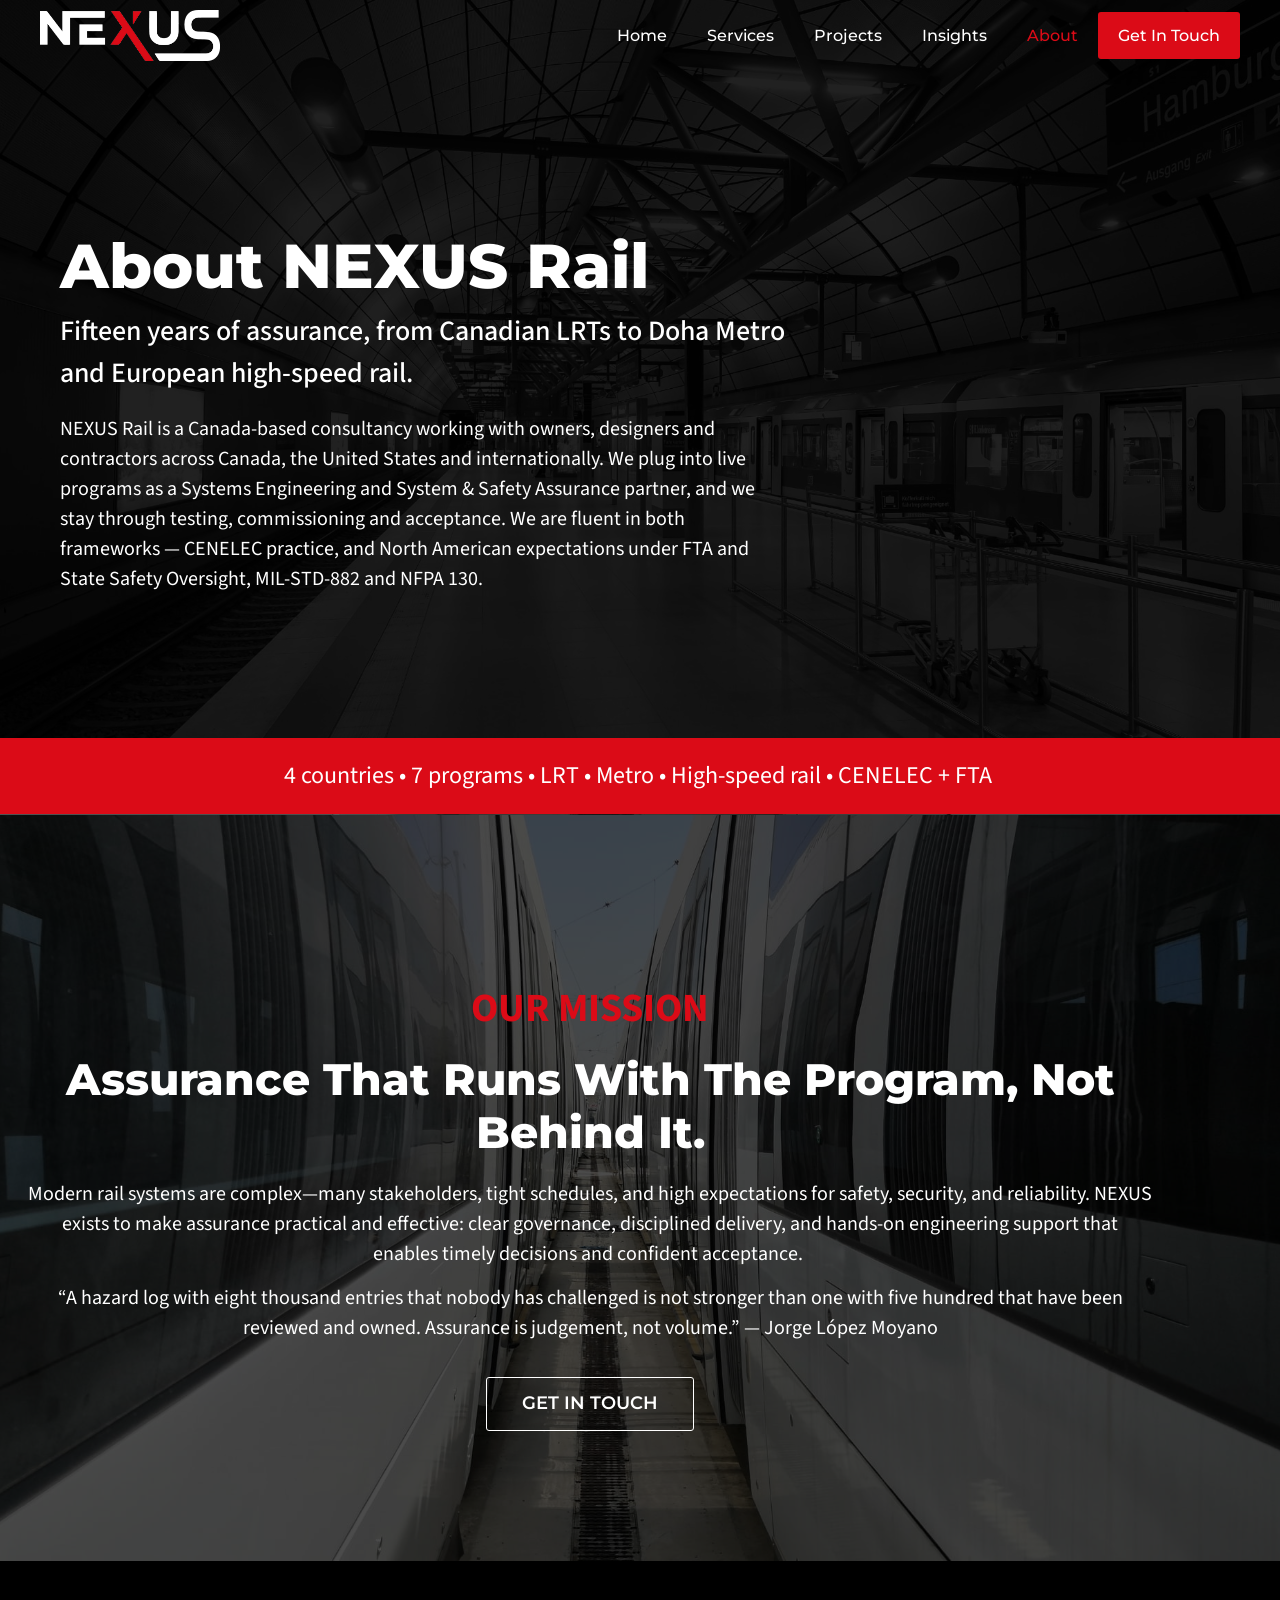
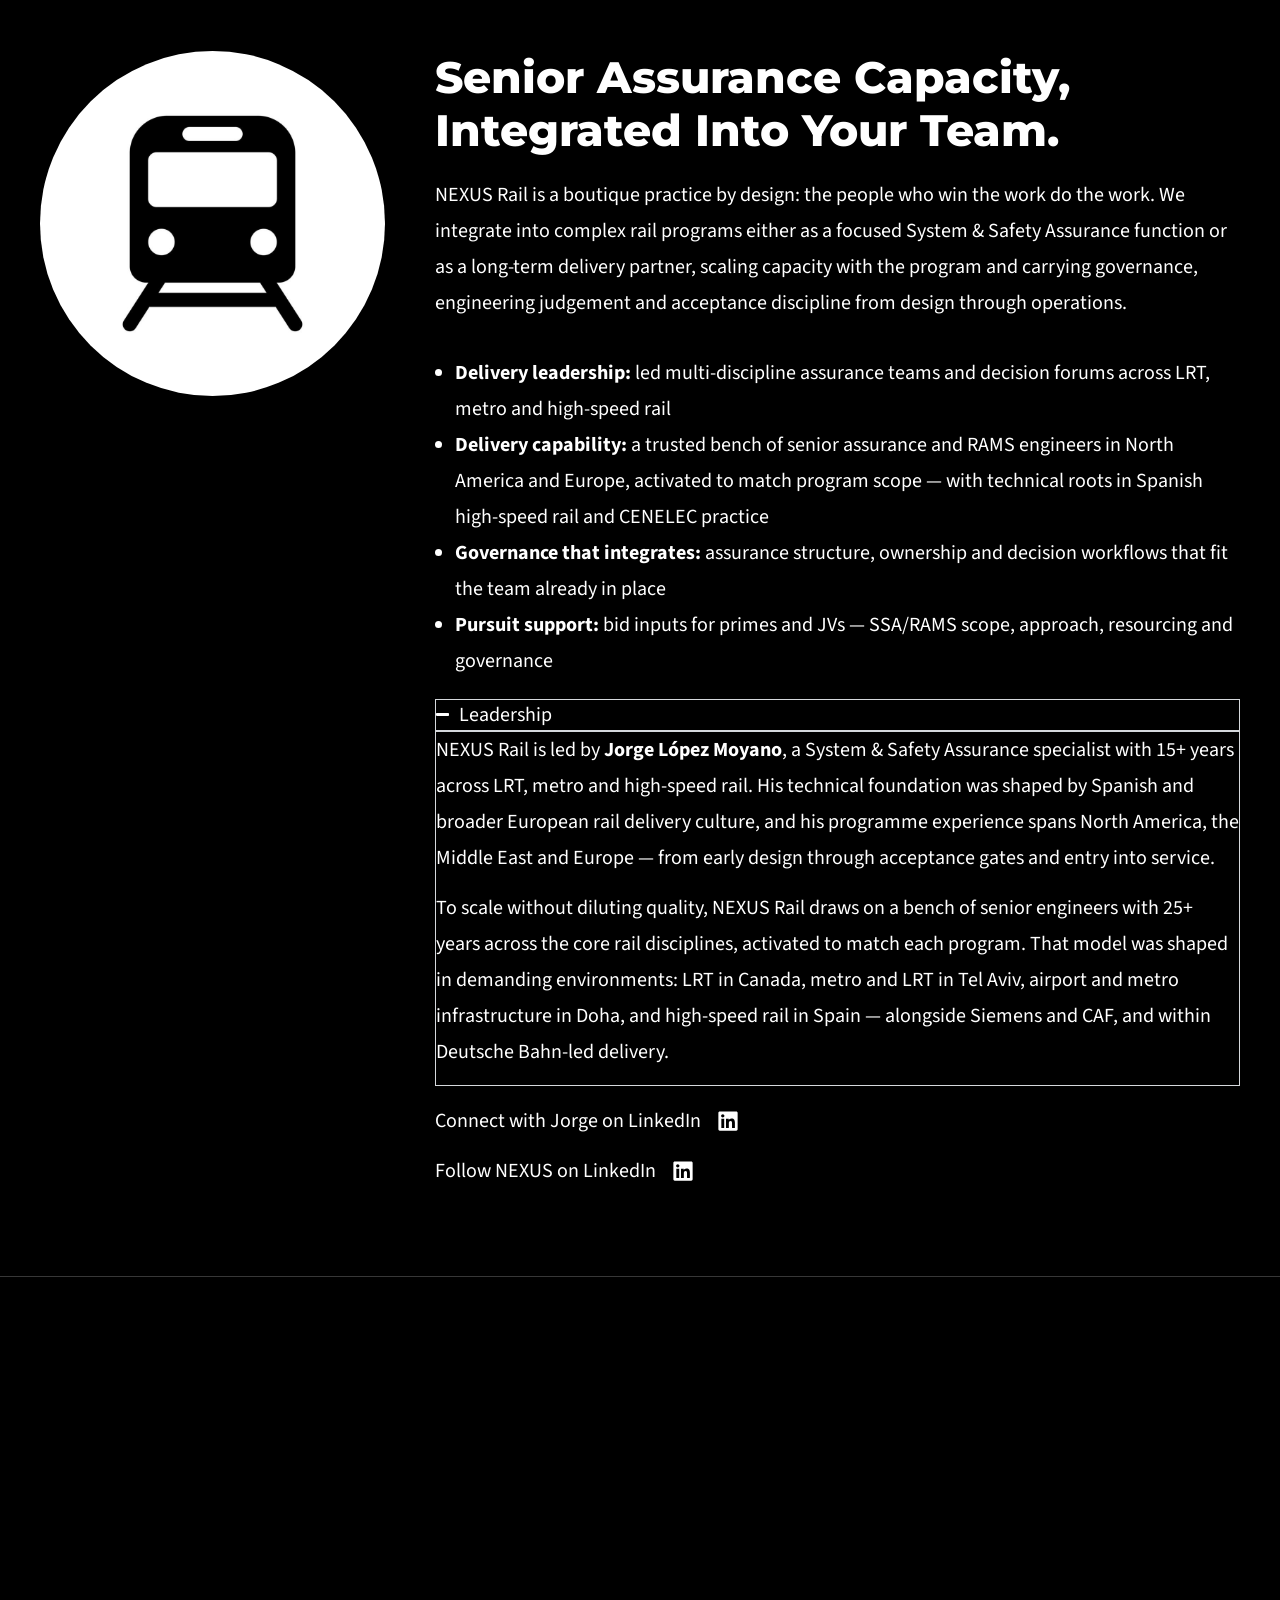
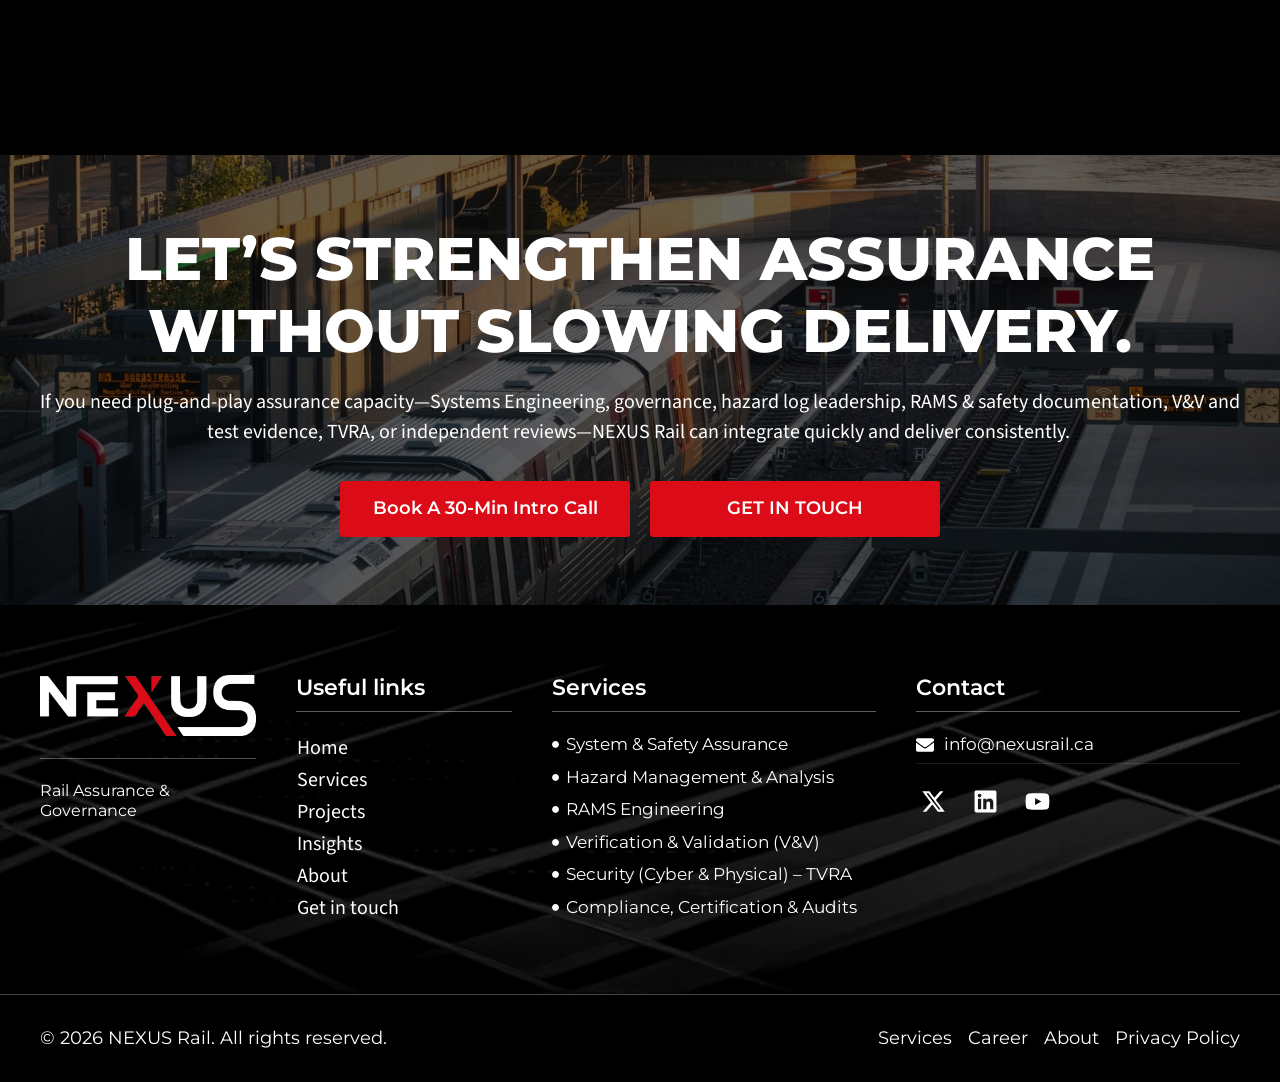
==== about/index.html @ 70a56f19 "About: cut what does not inform, merge what repeated The page said the same three things across five" ====
<!doctype html>
<html lang="en-US">
<head>
	<meta charset="UTF-8">
<meta name="description" content="Fifteen years of rail and transit assurance, from Canadian LRTs to Doha Metro and European high-speed rail. Fluent in CENELEC and North American frameworks.">
<meta property="og:type" content="website">
<meta property="og:site_name" content="NEXUS Rail">
<meta property="og:title" content="About NEXUS Rail — Canada-Based System &amp; Safety Assurance Consultancy">
<meta property="og:description" content="Fifteen years of rail and transit assurance, from Canadian LRTs to Doha Metro and European high-speed rail. Fluent in CENELEC and North American frameworks.">
<meta property="og:url" content="https://nexusrail.ca/about/">
<meta property="og:image" content="https://nexusrail.ca/wp-content/uploads/2026/02/Home-bg-5-1.jpg">
<meta name="twitter:card" content="summary_large_image">
<meta name="twitter:title" content="About NEXUS Rail — Canada-Based System &amp; Safety Assurance Consultancy">
<meta name="twitter:description" content="Fifteen years of rail and transit assurance, from Canadian LRTs to Doha Metro and European high-speed rail. Fluent in CENELEC and North American frameworks.">
<meta name="twitter:image" content="https://nexusrail.ca/wp-content/uploads/2026/02/Home-bg-5-1.jpg">
	<meta name="viewport" content="width=device-width, initial-scale=1">
	<link rel="profile" href="https://gmpg.org/xfn/11">
	<title>About NEXUS Rail — Canada-Based System &amp; Safety Assurance Consultancy</title>
<link data-rocket-prefetch href="https://fonts.googleapis.com" rel="dns-prefetch">
<link data-rocket-preload as="style" href="https://fonts.googleapis.com/css?family=Montserrat%3A100%2C100italic%2C200%2C200italic%2C300%2C300italic%2C400%2C400italic%2C500%2C500italic%2C600%2C600italic%2C700%2C700italic%2C800%2C800italic%2C900%2C900italic%7CSource%20Sans%203%3A100%2C100italic%2C200%2C200italic%2C300%2C300italic%2C400%2C400italic%2C500%2C500italic%2C600%2C600italic%2C700%2C700italic%2C800%2C800italic%2C900%2C900italic&#038;display=swap" rel="preload">
<link href="https://fonts.googleapis.com/css?family=Montserrat%3A100%2C100italic%2C200%2C200italic%2C300%2C300italic%2C400%2C400italic%2C500%2C500italic%2C600%2C600italic%2C700%2C700italic%2C800%2C800italic%2C900%2C900italic%7CSource%20Sans%203%3A100%2C100italic%2C200%2C200italic%2C300%2C300italic%2C400%2C400italic%2C500%2C500italic%2C600%2C600italic%2C700%2C700italic%2C800%2C800italic%2C900%2C900italic&#038;display=swap" media="print" onload="this.media=&#039;all&#039;" rel="stylesheet">
<noscript data-wpr-hosted-gf-parameters=""><link rel="stylesheet" href="https://fonts.googleapis.com/css?family=Montserrat%3A100%2C100italic%2C200%2C200italic%2C300%2C300italic%2C400%2C400italic%2C500%2C500italic%2C600%2C600italic%2C700%2C700italic%2C800%2C800italic%2C900%2C900italic%7CSource%20Sans%203%3A100%2C100italic%2C200%2C200italic%2C300%2C300italic%2C400%2C400italic%2C500%2C500italic%2C600%2C600italic%2C700%2C700italic%2C800%2C800italic%2C900%2C900italic&#038;display=swap"></noscript><link rel="preload" data-rocket-preload as="image" href="../wp-content/uploads/2026/02/1-6.jpg" fetchpriority="high">
<meta name='robots' content='max-image-preview:large' />
<link href='https://fonts.gstatic.com' crossorigin rel='preconnect' />
<style id="wp-img-auto-sizes-contain-inline-css">
img:is([sizes=auto i],[sizes^="auto," i]){contain-intrinsic-size:3000px 1500px}
/*# sourceURL=wp-img-auto-sizes-contain-inline-css */
</style>
<style id="global-styles-inline-css">
:root{--wp--preset--aspect-ratio--square: 1;--wp--preset--aspect-ratio--4-3: 4/3;--wp--preset--aspect-ratio--3-4: 3/4;--wp--preset--aspect-ratio--3-2: 3/2;--wp--preset--aspect-ratio--2-3: 2/3;--wp--preset--aspect-ratio--16-9: 16/9;--wp--preset--aspect-ratio--9-16: 9/16;--wp--preset--color--black: #000000;--wp--preset--color--cyan-bluish-gray: #abb8c3;--wp--preset--color--white: #ffffff;--wp--preset--color--pale-pink: #f78da7;--wp--preset--color--vivid-red: #cf2e2e;--wp--preset--color--luminous-vivid-orange: #ff6900;--wp--preset--color--luminous-vivid-amber: #fcb900;--wp--preset--color--light-green-cyan: #7bdcb5;--wp--preset--color--vivid-green-cyan: #00d084;--wp--preset--color--pale-cyan-blue: #8ed1fc;--wp--preset--color--vivid-cyan-blue: #0693e3;--wp--preset--color--vivid-purple: #9b51e0;--wp--preset--gradient--vivid-cyan-blue-to-vivid-purple: linear-gradient(135deg,rgb(6,147,227) 0%,rgb(155,81,224) 100%);--wp--preset--gradient--light-green-cyan-to-vivid-green-cyan: linear-gradient(135deg,rgb(122,220,180) 0%,rgb(0,208,130) 100%);--wp--preset--gradient--luminous-vivid-amber-to-luminous-vivid-orange: linear-gradient(135deg,rgb(252,185,0) 0%,rgb(255,105,0) 100%);--wp--preset--gradient--luminous-vivid-orange-to-vivid-red: linear-gradient(135deg,rgb(255,105,0) 0%,rgb(207,46,46) 100%);--wp--preset--gradient--very-light-gray-to-cyan-bluish-gray: linear-gradient(135deg,rgb(238,238,238) 0%,rgb(169,184,195) 100%);--wp--preset--gradient--cool-to-warm-spectrum: linear-gradient(135deg,rgb(74,234,220) 0%,rgb(151,120,209) 20%,rgb(207,42,186) 40%,rgb(238,44,130) 60%,rgb(251,105,98) 80%,rgb(254,248,76) 100%);--wp--preset--gradient--blush-light-purple: linear-gradient(135deg,rgb(255,206,236) 0%,rgb(152,150,240) 100%);--wp--preset--gradient--blush-bordeaux: linear-gradient(135deg,rgb(254,205,165) 0%,rgb(254,45,45) 50%,rgb(107,0,62) 100%);--wp--preset--gradient--luminous-dusk: linear-gradient(135deg,rgb(255,203,112) 0%,rgb(199,81,192) 50%,rgb(65,88,208) 100%);--wp--preset--gradient--pale-ocean: linear-gradient(135deg,rgb(255,245,203) 0%,rgb(182,227,212) 50%,rgb(51,167,181) 100%);--wp--preset--gradient--electric-grass: linear-gradient(135deg,rgb(202,248,128) 0%,rgb(113,206,126) 100%);--wp--preset--gradient--midnight: linear-gradient(135deg,rgb(2,3,129) 0%,rgb(40,116,252) 100%);--wp--preset--font-size--small: 13px;--wp--preset--font-size--medium: 20px;--wp--preset--font-size--large: 36px;--wp--preset--font-size--x-large: 42px;--wp--preset--spacing--20: 0.44rem;--wp--preset--spacing--30: 0.67rem;--wp--preset--spacing--40: 1rem;--wp--preset--spacing--50: 1.5rem;--wp--preset--spacing--60: 2.25rem;--wp--preset--spacing--70: 3.38rem;--wp--preset--spacing--80: 5.06rem;--wp--preset--shadow--natural: 6px 6px 9px rgba(0, 0, 0, 0.2);--wp--preset--shadow--deep: 12px 12px 50px rgba(0, 0, 0, 0.4);--wp--preset--shadow--sharp: 6px 6px 0px rgba(0, 0, 0, 0.2);--wp--preset--shadow--outlined: 6px 6px 0px -3px rgb(255, 255, 255), 6px 6px rgb(0, 0, 0);--wp--preset--shadow--crisp: 6px 6px 0px rgb(0, 0, 0);}.wp-block-button{--wp--preset--dimension--25: 25%;--wp--preset--dimension--50: 50%;--wp--preset--dimension--75: 75%;--wp--preset--dimension--100: 100%;}:root { --wp--style--global--content-size: 800px;--wp--style--global--wide-size: 1200px; }:where(body) { margin: 0; }.wp-site-blocks > .alignleft { float: left; margin-right: 2em; }.wp-site-blocks > .alignright { float: right; margin-left: 2em; }.wp-site-blocks > .aligncenter { justify-content: center; margin-left: auto; margin-right: auto; }:where(.wp-site-blocks) > * { margin-block-start: 24px; margin-block-end: 0; }:where(.wp-site-blocks) > :first-child { margin-block-start: 0; }:where(.wp-site-blocks) > :last-child { margin-block-end: 0; }:root { --wp--style--block-gap: 24px; }:root :where(.is-layout-flow) > :first-child{margin-block-start: 0;}:root :where(.is-layout-flow) > :last-child{margin-block-end: 0;}:root :where(.is-layout-flow) > *{margin-block-start: 24px;margin-block-end: 0;}:root :where(.is-layout-constrained) > :first-child{margin-block-start: 0;}:root :where(.is-layout-constrained) > :last-child{margin-block-end: 0;}:root :where(.is-layout-constrained) > *{margin-block-start: 24px;margin-block-end: 0;}:root :where(.is-layout-flex){gap: 24px;}:root :where(.is-layout-grid){gap: 24px;}.is-layout-flow > .alignleft{float: left;margin-inline-start: 0;margin-inline-end: 2em;}.is-layout-flow > .alignright{float: right;margin-inline-start: 2em;margin-inline-end: 0;}.is-layout-flow > .aligncenter{margin-left: auto !important;margin-right: auto !important;}.is-layout-constrained > .alignleft{float: left;margin-inline-start: 0;margin-inline-end: 2em;}.is-layout-constrained > .alignright{float: right;margin-inline-start: 2em;margin-inline-end: 0;}.is-layout-constrained > .aligncenter{margin-left: auto !important;margin-right: auto !important;}.is-layout-constrained > :where(:not(.alignleft):not(.alignright):not(.alignfull)){max-width: var(--wp--style--global--content-size);margin-left: auto !important;margin-right: auto !important;}.is-layout-constrained > .alignwide{max-width: var(--wp--style--global--wide-size);}body .is-layout-flex{display: flex;}.is-layout-flex{flex-wrap: wrap;align-items: center;}.is-layout-flex > :is(*, div){margin: 0;}body .is-layout-grid{display: grid;}.is-layout-grid > :is(*, div){margin: 0;}body{padding-top: 0px;padding-right: 0px;padding-bottom: 0px;padding-left: 0px;}:root :where(.wp-element-button, .wp-block-button__link){background-color: #32373c;border-width: 0;color: #fff;font-family: inherit;font-size: inherit;font-style: inherit;font-weight: inherit;letter-spacing: inherit;line-height: inherit;padding-top: calc(0.667em + 2px);padding-right: calc(1.333em + 2px);padding-bottom: calc(0.667em + 2px);padding-left: calc(1.333em + 2px);text-decoration: none;text-transform: inherit;}.has-black-color{color: var(--wp--preset--color--black) !important;}.has-cyan-bluish-gray-color{color: var(--wp--preset--color--cyan-bluish-gray) !important;}.has-white-color{color: var(--wp--preset--color--white) !important;}.has-pale-pink-color{color: var(--wp--preset--color--pale-pink) !important;}.has-vivid-red-color{color: var(--wp--preset--color--vivid-red) !important;}.has-luminous-vivid-orange-color{color: var(--wp--preset--color--luminous-vivid-orange) !important;}.has-luminous-vivid-amber-color{color: var(--wp--preset--color--luminous-vivid-amber) !important;}.has-light-green-cyan-color{color: var(--wp--preset--color--light-green-cyan) !important;}.has-vivid-green-cyan-color{color: var(--wp--preset--color--vivid-green-cyan) !important;}.has-pale-cyan-blue-color{color: var(--wp--preset--color--pale-cyan-blue) !important;}.has-vivid-cyan-blue-color{color: var(--wp--preset--color--vivid-cyan-blue) !important;}.has-vivid-purple-color{color: var(--wp--preset--color--vivid-purple) !important;}.has-black-background-color{background-color: var(--wp--preset--color--black) !important;}.has-cyan-bluish-gray-background-color{background-color: var(--wp--preset--color--cyan-bluish-gray) !important;}.has-white-background-color{background-color: var(--wp--preset--color--white) !important;}.has-pale-pink-background-color{background-color: var(--wp--preset--color--pale-pink) !important;}.has-vivid-red-background-color{background-color: var(--wp--preset--color--vivid-red) !important;}.has-luminous-vivid-orange-background-color{background-color: var(--wp--preset--color--luminous-vivid-orange) !important;}.has-luminous-vivid-amber-background-color{background-color: var(--wp--preset--color--luminous-vivid-amber) !important;}.has-light-green-cyan-background-color{background-color: var(--wp--preset--color--light-green-cyan) !important;}.has-vivid-green-cyan-background-color{background-color: var(--wp--preset--color--vivid-green-cyan) !important;}.has-pale-cyan-blue-background-color{background-color: var(--wp--preset--color--pale-cyan-blue) !important;}.has-vivid-cyan-blue-background-color{background-color: var(--wp--preset--color--vivid-cyan-blue) !important;}.has-vivid-purple-background-color{background-color: var(--wp--preset--color--vivid-purple) !important;}.has-black-border-color{border-color: var(--wp--preset--color--black) !important;}.has-cyan-bluish-gray-border-color{border-color: var(--wp--preset--color--cyan-bluish-gray) !important;}.has-white-border-color{border-color: var(--wp--preset--color--white) !important;}.has-pale-pink-border-color{border-color: var(--wp--preset--color--pale-pink) !important;}.has-vivid-red-border-color{border-color: var(--wp--preset--color--vivid-red) !important;}.has-luminous-vivid-orange-border-color{border-color: var(--wp--preset--color--luminous-vivid-orange) !important;}.has-luminous-vivid-amber-border-color{border-color: var(--wp--preset--color--luminous-vivid-amber) !important;}.has-light-green-cyan-border-color{border-color: var(--wp--preset--color--light-green-cyan) !important;}.has-vivid-green-cyan-border-color{border-color: var(--wp--preset--color--vivid-green-cyan) !important;}.has-pale-cyan-blue-border-color{border-color: var(--wp--preset--color--pale-cyan-blue) !important;}.has-vivid-cyan-blue-border-color{border-color: var(--wp--preset--color--vivid-cyan-blue) !important;}.has-vivid-purple-border-color{border-color: var(--wp--preset--color--vivid-purple) !important;}.has-vivid-cyan-blue-to-vivid-purple-gradient-background{background: var(--wp--preset--gradient--vivid-cyan-blue-to-vivid-purple) !important;}.has-light-green-cyan-to-vivid-green-cyan-gradient-background{background: var(--wp--preset--gradient--light-green-cyan-to-vivid-green-cyan) !important;}.has-luminous-vivid-amber-to-luminous-vivid-orange-gradient-background{background: var(--wp--preset--gradient--luminous-vivid-amber-to-luminous-vivid-orange) !important;}.has-luminous-vivid-orange-to-vivid-red-gradient-background{background: var(--wp--preset--gradient--luminous-vivid-orange-to-vivid-red) !important;}.has-very-light-gray-to-cyan-bluish-gray-gradient-background{background: var(--wp--preset--gradient--very-light-gray-to-cyan-bluish-gray) !important;}.has-cool-to-warm-spectrum-gradient-background{background: var(--wp--preset--gradient--cool-to-warm-spectrum) !important;}.has-blush-light-purple-gradient-background{background: var(--wp--preset--gradient--blush-light-purple) !important;}.has-blush-bordeaux-gradient-background{background: var(--wp--preset--gradient--blush-bordeaux) !important;}.has-luminous-dusk-gradient-background{background: var(--wp--preset--gradient--luminous-dusk) !important;}.has-pale-ocean-gradient-background{background: var(--wp--preset--gradient--pale-ocean) !important;}.has-electric-grass-gradient-background{background: var(--wp--preset--gradient--electric-grass) !important;}.has-midnight-gradient-background{background: var(--wp--preset--gradient--midnight) !important;}.has-small-font-size{font-size: var(--wp--preset--font-size--small) !important;}.has-medium-font-size{font-size: var(--wp--preset--font-size--medium) !important;}.has-large-font-size{font-size: var(--wp--preset--font-size--large) !important;}.has-x-large-font-size{font-size: var(--wp--preset--font-size--x-large) !important;}
:root :where(.wp-block-icon svg){width: 24px;}
:root :where(.wp-block-pullquote){font-size: 1.5em;line-height: 1.6;}
/*# sourceURL=global-styles-inline-css */
</style>
<link rel='stylesheet' id='hello-elementor-css' href='../wp-content/themes/hello-elementor/assets/css/reset.css' media='all' />
<link rel='stylesheet' id='hello-elementor-theme-style-css' href='../wp-content/themes/hello-elementor/assets/css/theme.css' media='all' />
<link rel='stylesheet' id='hello-elementor-header-footer-css' href='../wp-content/themes/hello-elementor/assets/css/header-footer.css' media='all' />
<link rel='stylesheet' id='elementor-frontend-css' href='../wp-content/uploads/elementor/css/custom-frontend.min.css' media='all' />
<style id="elementor-frontend-inline-css">
.elementor-kit-10{--e-global-color-primary:#000000;--e-global-color-secondary:#212121;--e-global-color-text:#000000;--e-global-color-accent:#DB0B17;--e-global-color-4fcc40e:#900009;--e-global-color-57839a8:#C4C4C4;--e-global-color-c9e6552:#FFFFFF;--e-global-color-8a6eaf5:#DB0B17;--e-global-color-b72ff5e:#000000;--e-global-color-25fe8e3:#02010100;--e-global-color-e118c1c:#000000CC;--e-global-color-b8ffb71:#0B0B0B;--e-global-typography-primary-font-family:"Montserrat";--e-global-typography-primary-font-size:62px;--e-global-typography-primary-font-weight:800;--e-global-typography-primary-text-transform:uppercase;--e-global-typography-primary-font-style:normal;--e-global-typography-primary-text-decoration:none;--e-global-typography-primary-line-height:1.2em;--e-global-typography-secondary-font-family:"Montserrat";--e-global-typography-secondary-font-size:50px;--e-global-typography-secondary-font-weight:800;--e-global-typography-secondary-text-transform:uppercase;--e-global-typography-secondary-font-style:normal;--e-global-typography-secondary-text-decoration:none;--e-global-typography-secondary-line-height:1.2em;--e-global-typography-text-font-family:"Source Sans 3";--e-global-typography-text-font-size:20px;--e-global-typography-text-font-weight:400;--e-global-typography-text-text-transform:none;--e-global-typography-text-font-style:normal;--e-global-typography-text-text-decoration:none;--e-global-typography-text-word-spacing:0px;--e-global-typography-accent-font-family:"Montserrat";--e-global-typography-accent-font-size:18px;--e-global-typography-accent-font-weight:600;--e-global-typography-accent-text-transform:capitalize;--e-global-typography-accent-font-style:normal;--e-global-typography-accent-text-decoration:underline;--e-global-typography-accent-line-height:1.2em;--e-global-typography-b84f1b3-font-family:"Montserrat";--e-global-typography-b84f1b3-font-size:25px;--e-global-typography-b84f1b3-font-weight:500;--e-global-typography-b84f1b3-text-transform:none;--e-global-typography-b84f1b3-font-style:normal;--e-global-typography-b84f1b3-text-decoration:none;--e-global-typography-b84f1b3-line-height:35px;--e-global-typography-b84f1b3-letter-spacing:0px;--e-global-typography-b84f1b3-word-spacing:0px;--e-global-typography-e1ae241-font-family:"Montserrat";--e-global-typography-e1ae241-font-size:22px;--e-global-typography-e1ae241-font-weight:700;--e-global-typography-e1ae241-text-transform:none;--e-global-typography-e1ae241-font-style:normal;--e-global-typography-e1ae241-text-decoration:underline;--e-global-typography-e1ae241-line-height:30px;--e-global-typography-e1ae241-letter-spacing:0px;--e-global-typography-e1ae241-word-spacing:0px;--e-global-typography-b6196b7-font-family:"Montserrat";--e-global-typography-b6196b7-font-size:30px;--e-global-typography-b6196b7-font-weight:700;--e-global-typography-b6196b7-line-height:38px;--e-global-typography-b6196b7-letter-spacing:-0.13px;--e-global-typography-22e62d7-font-family:"Montserrat";--e-global-typography-22e62d7-font-size:156px;--e-global-typography-22e62d7-font-weight:700;--e-global-typography-22e62d7-text-transform:none;--e-global-typography-22e62d7-font-style:normal;--e-global-typography-22e62d7-text-decoration:none;--e-global-typography-22e62d7-line-height:198px;--e-global-typography-22e62d7-letter-spacing:-1.22px;--e-global-typography-22e62d7-word-spacing:0px;--e-global-typography-785de07-font-family:"Montserrat";--e-global-typography-785de07-font-size:14px;--e-global-typography-785de07-font-weight:400;--e-global-typography-785de07-text-transform:none;--e-global-typography-785de07-font-style:normal;--e-global-typography-785de07-text-decoration:none;--e-global-typography-785de07-line-height:17px;--e-global-typography-785de07-letter-spacing:0px;--e-global-typography-785de07-word-spacing:0px;--e-global-typography-d7a06da-font-family:"Montserrat";--e-global-typography-d7a06da-font-size:20px;--e-global-typography-d7a06da-font-weight:700;--e-global-typography-d7a06da-text-transform:uppercase;--e-global-typography-d7a06da-font-style:normal;--e-global-typography-d7a06da-text-decoration:none;--e-global-typography-d7a06da-line-height:24px;--e-global-typography-d7a06da-letter-spacing:0px;--e-global-typography-d7a06da-word-spacing:0px;background-color:var( --e-global-color-text );}.elementor-kit-10 e-page-transition{background-color:#FFBC7D;}.elementor-kit-10 a{color:var( --e-global-color-accent );}.elementor-section.elementor-section-boxed > .elementor-container{max-width:1200px;}.e-con{--container-max-width:1200px;--container-default-padding-top:0px;--container-default-padding-right:0px;--container-default-padding-bottom:0px;--container-default-padding-left:0px;}{}h1.entry-title{display:var(--page-title-display);}.site-header .site-branding{flex-direction:column;align-items:stretch;}.site-header{padding-inline-end:0px;padding-inline-start:0px;}.site-footer .site-branding{flex-direction:column;align-items:stretch;}@media(max-width:1024px){.elementor-kit-10{--e-global-typography-primary-font-size:59px;--e-global-typography-primary-line-height:1.2em;--e-global-typography-primary-word-spacing:0em;--e-global-typography-secondary-font-size:40px;--e-global-typography-text-font-size:18px;--e-global-typography-text-line-height:17px;--e-global-typography-accent-font-size:18px;}.elementor-section.elementor-section-boxed > .elementor-container{max-width:1024px;}.e-con{--container-max-width:1024px;}}@media(max-width:767px){.elementor-kit-10{--e-global-typography-primary-font-size:32px;--e-global-typography-primary-line-height:1.2em;--e-global-typography-secondary-font-size:26px;--e-global-typography-secondary-line-height:1.2em;--e-global-typography-text-font-size:18px;--e-global-typography-b84f1b3-font-size:18px;--e-global-typography-b84f1b3-line-height:20px;--e-global-typography-e1ae241-font-size:20px;--e-global-typography-22e62d7-font-size:100px;--e-global-typography-22e62d7-line-height:110px;}.elementor-section.elementor-section-boxed > .elementor-container{max-width:767px;}.e-con{--container-max-width:767px;}}
.elementor-235 .elementor-element.elementor-element-1273e5d{--display:flex;--min-height:82vh;--flex-direction:column;--container-widget-width:100%;--container-widget-height:initial;--container-widget-flex-grow:0;--container-widget-align-self:initial;--flex-wrap-mobile:wrap;--justify-content:center;--overlay-opacity:0.87;--padding-top:200px;--padding-bottom:100px;--padding-left:20px;--padding-right:20px;}.elementor-235 .elementor-element.elementor-element-1273e5d:not(.elementor-motion-effects-element-type-background), .elementor-235 .elementor-element.elementor-element-1273e5d > .elementor-motion-effects-container > .elementor-motion-effects-layer{background-image:url(../wp-content/uploads/2026/02/1-6.jpg);background-position:center center;background-size:cover;}.elementor-235 .elementor-element.elementor-element-1273e5d::before, .elementor-235 .elementor-element.elementor-element-1273e5d > .elementor-background-video-container::before, .elementor-235 .elementor-element.elementor-element-1273e5d > .e-con-inner > .elementor-background-video-container::before, .elementor-235 .elementor-element.elementor-element-1273e5d > .elementor-background-slideshow::before, .elementor-235 .elementor-element.elementor-element-1273e5d > .e-con-inner > .elementor-background-slideshow::before, .elementor-235 .elementor-element.elementor-element-1273e5d > .elementor-motion-effects-container > .elementor-motion-effects-layer::before{background-color:#000000;--background-overlay:'';}.elementor-235 .elementor-element.elementor-element-4bee864{--display:flex;--gap:6px 6px;--row-gap:6px;--column-gap:6px;--border-radius:15px 15px 15px 15px;--padding-top:20px;--padding-bottom:20px;--padding-left:20px;--padding-right:20px;}.elementor-widget-heading .elementor-heading-title{font-family:var( --e-global-typography-primary-font-family ), Sans-serif;font-size:var( --e-global-typography-primary-font-size );font-weight:var( --e-global-typography-primary-font-weight );text-transform:var( --e-global-typography-primary-text-transform );font-style:var( --e-global-typography-primary-font-style );text-decoration:var( --e-global-typography-primary-text-decoration );line-height:var( --e-global-typography-primary-line-height );color:var( --e-global-color-primary );}.elementor-235 .elementor-element.elementor-element-fae79b9 .elementor-heading-title{font-family:"Montserrat", Sans-serif;font-size:62px;font-weight:800;text-transform:capitalize;font-style:normal;text-decoration:none;line-height:1.2em;color:var( --e-global-color-c9e6552 );}.elementor-widget-text-editor{font-family:var( --e-global-typography-text-font-family ), Sans-serif;font-size:var( --e-global-typography-text-font-size );font-weight:var( --e-global-typography-text-font-weight );text-transform:var( --e-global-typography-text-text-transform );font-style:var( --e-global-typography-text-font-style );text-decoration:var( --e-global-typography-text-text-decoration );word-spacing:var( --e-global-typography-text-word-spacing );color:var( --e-global-color-text );}.elementor-widget-text-editor.elementor-drop-cap-view-stacked .elementor-drop-cap{background-color:var( --e-global-color-primary );}.elementor-widget-text-editor.elementor-drop-cap-view-framed .elementor-drop-cap, .elementor-widget-text-editor.elementor-drop-cap-view-default .elementor-drop-cap{color:var( --e-global-color-primary );border-color:var( --e-global-color-primary );}.elementor-235 .elementor-element.elementor-element-b811f1e{font-family:"Source Sans 3", Sans-serif;font-size:28px;font-weight:500;text-transform:none;font-style:normal;text-decoration:none;word-spacing:0px;color:var( --e-global-color-c9e6552 );}.elementor-235 .elementor-element.elementor-element-2aca955{font-family:"Source Sans 3", Sans-serif;font-size:20px;font-weight:400;text-transform:none;font-style:normal;text-decoration:none;word-spacing:0px;color:var( --e-global-color-c9e6552 );}.elementor-235 .elementor-element.elementor-element-98d141e{--display:flex;--flex-direction:column;--container-widget-width:100%;--container-widget-height:initial;--container-widget-flex-grow:0;--container-widget-align-self:initial;--flex-wrap-mobile:wrap;--padding-top:20px;--padding-bottom:20px;--padding-left:20px;--padding-right:20px;}.elementor-235 .elementor-element.elementor-element-98d141e:not(.elementor-motion-effects-element-type-background), .elementor-235 .elementor-element.elementor-element-98d141e > .elementor-motion-effects-container > .elementor-motion-effects-layer{background-color:var( --e-global-color-accent );}.elementor-235 .elementor-element.elementor-element-5513cd5{--display:flex;}.elementor-235 .elementor-element.elementor-element-6a33cc2{text-align:center;font-family:"Source Sans 3", Sans-serif;font-size:24px;font-weight:400;text-transform:none;font-style:normal;text-decoration:none;word-spacing:0px;color:var( --e-global-color-c9e6552 );}.elementor-235 .elementor-element.elementor-element-9d913bf{--display:flex;--flex-direction:row;--container-widget-width:initial;--container-widget-height:100%;--container-widget-flex-grow:1;--container-widget-align-self:stretch;--flex-wrap-mobile:wrap;--overlay-opacity:0.7;border-style:solid;--border-style:solid;border-width:1px 0px 0px 0px;--border-top-width:1px;--border-right-width:0px;--border-bottom-width:0px;--border-left-width:0px;border-color:#D3D3D317;--border-color:#D3D3D317;--padding-top:90px;--padding-bottom:150px;--padding-left:20px;--padding-right:20px;}.elementor-235 .elementor-element.elementor-element-9d913bf:not(.elementor-motion-effects-element-type-background), .elementor-235 .elementor-element.elementor-element-9d913bf > .elementor-motion-effects-container > .elementor-motion-effects-layer{background-image:url(../wp-content/uploads/2026/02/banner-5-1.jpg);background-position:center center;background-size:cover;}.elementor-235 .elementor-element.elementor-element-9d913bf::before, .elementor-235 .elementor-element.elementor-element-9d913bf > .elementor-background-video-container::before, .elementor-235 .elementor-element.elementor-element-9d913bf > .e-con-inner > .elementor-background-video-container::before, .elementor-235 .elementor-element.elementor-element-9d913bf > .elementor-background-slideshow::before, .elementor-235 .elementor-element.elementor-element-9d913bf > .e-con-inner > .elementor-background-slideshow::before, .elementor-235 .elementor-element.elementor-element-9d913bf > .elementor-motion-effects-container > .elementor-motion-effects-layer::before{background-color:#000000;--background-overlay:'';}.elementor-235 .elementor-element.elementor-element-f8174ba{--display:flex;--justify-content:center;--border-radius:15px 15px 15px 15px;--margin-top:50px;--margin-bottom:-50px;--margin-left:-50px;--margin-right:0px;--padding-top:30px;--padding-bottom:30px;--padding-left:30px;--padding-right:30px;}.elementor-235 .elementor-element.elementor-element-0ea2699{text-align:center;}.elementor-235 .elementor-element.elementor-element-0ea2699 .elementor-heading-title{font-family:"Source Sans 3", Sans-serif;font-size:40px;font-weight:700;text-transform:uppercase;font-style:normal;text-decoration:none;word-spacing:0px;color:var( --e-global-color-accent );}.elementor-235 .elementor-element.elementor-element-1ca5757{text-align:center;}.elementor-235 .elementor-element.elementor-element-1ca5757 .elementor-heading-title{font-family:"Montserrat", Sans-serif;font-size:44px;font-weight:800;text-transform:capitalize;font-style:normal;text-decoration:none;line-height:1.2em;color:var( --e-global-color-c9e6552 );}.elementor-235 .elementor-element.elementor-element-63f3eb8{text-align:center;font-family:"Source Sans 3", Sans-serif;font-size:20px;font-weight:400;text-transform:none;font-style:normal;text-decoration:none;word-spacing:0px;color:var( --e-global-color-c9e6552 );}.elementor-widget-button .elementor-button{background-color:var( --e-global-color-accent );font-family:var( --e-global-typography-accent-font-family ), Sans-serif;font-size:var( --e-global-typography-accent-font-size );font-weight:var( --e-global-typography-accent-font-weight );text-transform:var( --e-global-typography-accent-text-transform );font-style:var( --e-global-typography-accent-font-style );text-decoration:var( --e-global-typography-accent-text-decoration );line-height:var( --e-global-typography-accent-line-height );}.elementor-235 .elementor-element.elementor-element-7fd1f5e .elementor-button{background-color:#DB0B1700;font-family:"Montserrat", Sans-serif;font-size:18px;font-weight:600;text-transform:capitalize;font-style:normal;text-decoration:none;line-height:1.2em;fill:var( --e-global-color-c9e6552 );color:var( --e-global-color-c9e6552 );border-style:solid;border-width:1px 1px 1px 1px;border-color:var( --e-global-color-c9e6552 );padding:15px 35px 15px 35px;}.elementor-235 .elementor-element.elementor-element-7fd1f5e .elementor-button:hover, .elementor-235 .elementor-element.elementor-element-7fd1f5e .elementor-button:focus{background-color:var( --e-global-color-4fcc40e );color:var( --e-global-color-c9e6552 );border-color:var( --e-global-color-4fcc40e );}.elementor-235 .elementor-element.elementor-element-7fd1f5e .elementor-button:hover svg, .elementor-235 .elementor-element.elementor-element-7fd1f5e .elementor-button:focus svg{fill:var( --e-global-color-c9e6552 );}.elementor-235 .elementor-element.elementor-element-7369cb1{--display:flex;--flex-direction:row;--container-widget-width:initial;--container-widget-height:100%;--container-widget-flex-grow:1;--container-widget-align-self:stretch;--flex-wrap-mobile:wrap;--gap:50px 50px;--row-gap:50px;--column-gap:50px;--padding-top:90px;--padding-bottom:90px;--padding-left:20px;--padding-right:20px;}.elementor-235 .elementor-element.elementor-element-7369cb1:not(.elementor-motion-effects-element-type-background), .elementor-235 .elementor-element.elementor-element-7369cb1 > .elementor-motion-effects-container > .elementor-motion-effects-layer{background-color:#000000;}.elementor-235 .elementor-element.elementor-element-67ac866{--display:flex;--flex-direction:column;--container-widget-width:100%;--container-widget-height:initial;--container-widget-flex-grow:0;--container-widget-align-self:initial;--flex-wrap-mobile:wrap;--gap:5px 5px;--row-gap:5px;--column-gap:5px;}.elementor-widget-image .widget-image-caption{color:var( --e-global-color-text );font-family:var( --e-global-typography-text-font-family ), Sans-serif;font-size:var( --e-global-typography-text-font-size );font-weight:var( --e-global-typography-text-font-weight );text-transform:var( --e-global-typography-text-text-transform );font-style:var( --e-global-typography-text-font-style );text-decoration:var( --e-global-typography-text-text-decoration );word-spacing:var( --e-global-typography-text-word-spacing );}.elementor-235 .elementor-element.elementor-element-79cfce8 > .elementor-widget-container{margin:0px 0px 15px 0px;}.elementor-235 .elementor-element.elementor-element-79cfce8:not( .elementor-widget-image ) .elementor-widget-container, .elementor-235 .elementor-element.elementor-element-79cfce8.elementor-widget-image .elementor-widget-container img{-webkit-mask-image:url(../wp-content/plugins/elementor/assets/mask-shapes/circle.svg );-webkit-mask-size:contain;-webkit-mask-position:center center;-webkit-mask-repeat:no-repeat;}.elementor-235 .elementor-element.elementor-element-9f444e8{--display:flex;--flex-direction:column;--container-widget-width:100%;--container-widget-height:initial;--container-widget-flex-grow:0;--container-widget-align-self:initial;--flex-wrap-mobile:wrap;}.elementor-235 .elementor-element.elementor-element-29c6b86{text-align:start;}.elementor-235 .elementor-element.elementor-element-29c6b86 .elementor-heading-title{font-family:"Montserrat", Sans-serif;font-size:44px;font-weight:800;text-transform:capitalize;font-style:normal;text-decoration:none;line-height:1.2em;color:var( --e-global-color-c9e6552 );}.elementor-235 .elementor-element.elementor-element-bef80e0 > .elementor-widget-container{margin:0px 0px 0px 0px;}.elementor-235 .elementor-element.elementor-element-bef80e0{font-family:"Source Sans 3", Sans-serif;font-size:20px;font-weight:400;text-transform:none;font-style:normal;text-decoration:none;line-height:36px;word-spacing:0px;color:var( --e-global-color-c9e6552 );}.elementor-235 .elementor-element.elementor-element-16f8330 > .elementor-widget-container{margin:0px 0px 0px -20px;}.elementor-235 .elementor-element.elementor-element-16f8330{font-family:"Source Sans 3", Sans-serif;font-size:20px;font-weight:400;text-transform:none;font-style:normal;text-decoration:none;line-height:36px;word-spacing:0px;color:var( --e-global-color-c9e6552 );}.elementor-235 .elementor-element.elementor-element-c3bee6f{--display:flex;}.elementor-235 .elementor-element.elementor-element-1ce6d9b > .elementor-widget-container{margin:0px 0px 0px 0px;}.elementor-235 .elementor-element.elementor-element-1ce6d9b{font-family:"Source Sans 3", Sans-serif;font-size:20px;font-weight:400;text-transform:none;font-style:normal;text-decoration:none;line-height:36px;word-spacing:0px;color:var( --e-global-color-c9e6552 );}.elementor-235 .elementor-element.elementor-element-2036aa9{--n-accordion-title-font-size:var( --e-global-typography-text-font-size );--n-accordion-item-title-space-between:0px;--n-accordion-item-title-distance-from-content:0px;--n-accordion-title-normal-color:var( --e-global-color-c9e6552 );--n-accordion-title-hover-color:var( --e-global-color-accent );--n-accordion-title-active-color:var( --e-global-color-c9e6552 );--n-accordion-icon-size:15px;}.elementor-235 .elementor-element.elementor-element-2036aa9 {--n-accordion-padding:0px 0px 0px 0px;}:where( .elementor-235 .elementor-element.elementor-element-2036aa9 > .elementor-widget-container > .e-n-accordion > .e-n-accordion-item > .e-n-accordion-item-title > .e-n-accordion-item-title-header ) > .e-n-accordion-item-title-text{font-family:var( --e-global-typography-text-font-family ), Sans-serif;font-weight:var( --e-global-typography-text-font-weight );text-transform:var( --e-global-typography-text-text-transform );font-style:var( --e-global-typography-text-font-style );text-decoration:var( --e-global-typography-text-text-decoration );word-spacing:var( --e-global-typography-text-word-spacing );}.elementor-widget-icon-list .elementor-icon-list-item:not(:last-child):after{border-color:var( --e-global-color-text );}.elementor-widget-icon-list .elementor-icon-list-icon i{color:var( --e-global-color-primary );}.elementor-widget-icon-list .elementor-icon-list-icon svg{fill:var( --e-global-color-primary );}.elementor-widget-icon-list .elementor-icon-list-item > .elementor-icon-list-text, .elementor-widget-icon-list .elementor-icon-list-item > a{font-family:var( --e-global-typography-text-font-family ), Sans-serif;font-size:var( --e-global-typography-text-font-size );font-weight:var( --e-global-typography-text-font-weight );text-transform:var( --e-global-typography-text-text-transform );font-style:var( --e-global-typography-text-font-style );text-decoration:var( --e-global-typography-text-text-decoration );word-spacing:var( --e-global-typography-text-word-spacing );}.elementor-widget-icon-list .elementor-icon-list-text{color:var( --e-global-color-secondary );}.elementor-235 .elementor-element.elementor-element-fada7fd .elementor-icon-list-icon i{color:var( --e-global-color-c9e6552 );transition:color 0.3s;}.elementor-235 .elementor-element.elementor-element-fada7fd .elementor-icon-list-icon svg{fill:var( --e-global-color-c9e6552 );transition:fill 0.3s;}.elementor-235 .elementor-element.elementor-element-fada7fd .elementor-icon-list-item:hover .elementor-icon-list-icon i{color:var( --e-global-color-4fcc40e );}.elementor-235 .elementor-element.elementor-element-fada7fd .elementor-icon-list-item:hover .elementor-icon-list-icon svg{fill:var( --e-global-color-4fcc40e );}.elementor-235 .elementor-element.elementor-element-fada7fd{--e-icon-list-icon-size:22px;--e-icon-list-icon-align:left;--e-icon-list-icon-margin:0 calc(var(--e-icon-list-icon-size, 1em) * 0.25) 0 0;--icon-vertical-offset:0px;}.elementor-235 .elementor-element.elementor-element-fada7fd .elementor-icon-list-text{color:var( --e-global-color-c9e6552 );transition:color 0.3s;}.elementor-235 .elementor-element.elementor-element-fada7fd .elementor-icon-list-item:hover .elementor-icon-list-text{color:var( --e-global-color-4fcc40e );}.elementor-235 .elementor-element.elementor-element-73e6f39 .elementor-icon-list-icon i{color:var( --e-global-color-c9e6552 );transition:color 0.3s;}.elementor-235 .elementor-element.elementor-element-73e6f39 .elementor-icon-list-icon svg{fill:var( --e-global-color-c9e6552 );transition:fill 0.3s;}.elementor-235 .elementor-element.elementor-element-73e6f39 .elementor-icon-list-item:hover .elementor-icon-list-icon i{color:var( --e-global-color-4fcc40e );}.elementor-235 .elementor-element.elementor-element-73e6f39 .elementor-icon-list-item:hover .elementor-icon-list-icon svg{fill:var( --e-global-color-4fcc40e );}.elementor-235 .elementor-element.elementor-element-73e6f39{--e-icon-list-icon-size:22px;--e-icon-list-icon-align:left;--e-icon-list-icon-margin:0 calc(var(--e-icon-list-icon-size, 1em) * 0.25) 0 0;--icon-vertical-offset:0px;}.elementor-235 .elementor-element.elementor-element-73e6f39 .elementor-icon-list-text{color:var( --e-global-color-c9e6552 );transition:color 0.3s;}.elementor-235 .elementor-element.elementor-element-73e6f39 .elementor-icon-list-item:hover .elementor-icon-list-text{color:var( --e-global-color-4fcc40e );}.elementor-235 .elementor-element.elementor-element-e912f57{--display:flex;--flex-direction:row;--container-widget-width:initial;--container-widget-height:100%;--container-widget-flex-grow:1;--container-widget-align-self:stretch;--flex-wrap-mobile:wrap;--overlay-opacity:0.8;border-style:solid;--border-style:solid;border-width:1px 0px 0px 0px;--border-top-width:1px;--border-right-width:0px;--border-bottom-width:0px;--border-left-width:0px;border-color:#D3D3D317;--border-color:#D3D3D317;--padding-top:150px;--padding-bottom:150px;--padding-left:20px;--padding-right:20px;}.elementor-235 .elementor-element.elementor-element-e912f57:not(.elementor-motion-effects-element-type-background), .elementor-235 .elementor-element.elementor-element-e912f57 > .elementor-motion-effects-container > .elementor-motion-effects-layer{background-image:url(../wp-content/uploads/2026/02/4-4.jpg);background-position:center center;background-size:cover;}.elementor-235 .elementor-element.elementor-element-e912f57::before, .elementor-235 .elementor-element.elementor-element-e912f57 > .elementor-background-video-container::before, .elementor-235 .elementor-element.elementor-element-e912f57 > .e-con-inner > .elementor-background-video-container::before, .elementor-235 .elementor-element.elementor-element-e912f57 > .elementor-background-slideshow::before, .elementor-235 .elementor-element.elementor-element-e912f57 > .e-con-inner > .elementor-background-slideshow::before, .elementor-235 .elementor-element.elementor-element-e912f57 > .elementor-motion-effects-container > .elementor-motion-effects-layer::before{background-color:#000000;--background-overlay:'';}.elementor-235 .elementor-element.elementor-element-fb34d7d{--display:flex;--flex-direction:column;--container-widget-width:100%;--container-widget-height:initial;--container-widget-flex-grow:0;--container-widget-align-self:initial;--flex-wrap-mobile:wrap;--justify-content:center;}.elementor-235 .elementor-element.elementor-element-4e244f7 .elementor-heading-title{font-family:"Source Sans 3", Sans-serif;font-size:32px;font-weight:700;text-transform:uppercase;font-style:normal;text-decoration:none;word-spacing:0px;color:var( --e-global-color-accent );}.elementor-235 .elementor-element.elementor-element-880d7c6{text-align:start;}.elementor-235 .elementor-element.elementor-element-880d7c6 .elementor-heading-title{font-family:"Montserrat", Sans-serif;font-size:44px;font-weight:800;text-transform:capitalize;font-style:normal;text-decoration:none;line-height:1.2em;color:var( --e-global-color-c9e6552 );}.elementor-235 .elementor-element.elementor-element-da9f193 > .elementor-widget-container{margin:0px 0px 0px 0px;}.elementor-235 .elementor-element.elementor-element-da9f193{font-family:"Source Sans 3", Sans-serif;font-size:20px;font-weight:400;text-transform:none;font-style:normal;text-decoration:none;line-height:36px;word-spacing:0px;color:var( --e-global-color-c9e6552 );}.elementor-235 .elementor-element.elementor-element-5773f57{--display:flex;--flex-direction:column;--container-widget-width:100%;--container-widget-height:initial;--container-widget-flex-grow:0;--container-widget-align-self:initial;--flex-wrap-mobile:wrap;--justify-content:center;}.elementor-235 .elementor-element.elementor-element-51d6f37 > .elementor-widget-container{margin:0px 0px 0px -20px;}.elementor-235 .elementor-element.elementor-element-51d6f37{font-family:"Source Sans 3", Sans-serif;font-size:20px;font-weight:400;text-transform:none;font-style:normal;text-decoration:none;line-height:36px;word-spacing:0px;color:var( --e-global-color-c9e6552 );}.elementor-235 .elementor-element.elementor-element-62dc869{--display:flex;--flex-direction:column;--container-widget-width:100%;--container-widget-height:initial;--container-widget-flex-grow:0;--container-widget-align-self:initial;--flex-wrap-mobile:wrap;border-style:solid;--border-style:solid;border-width:1px 0px 0px 0px;--border-top-width:1px;--border-right-width:0px;--border-bottom-width:0px;--border-left-width:0px;border-color:#C4C4C447;--border-color:#C4C4C447;}.elementor-235 .elementor-element.elementor-element-5e515a8{--display:flex;--padding-top:100px;--padding-bottom:100px;--padding-left:20px;--padding-right:20px;}.elementor-235 .elementor-element.elementor-element-8daf2b5 > .elementor-widget-container{margin:0px 0px 20px 0px;}.elementor-235 .elementor-element.elementor-element-8daf2b5{text-align:center;}.elementor-235 .elementor-element.elementor-element-8daf2b5 .elementor-heading-title{font-family:"Montserrat", Sans-serif;font-size:44px;font-weight:800;text-transform:capitalize;font-style:normal;text-decoration:none;line-height:1.2em;color:var( --e-global-color-c9e6552 );}.elementor-235 .elementor-element.elementor-element-f22b6ab{--display:flex;--flex-direction:row;--container-widget-width:calc( ( 1 - var( --container-widget-flex-grow ) ) * 100% );--container-widget-height:100%;--container-widget-flex-grow:1;--container-widget-align-self:stretch;--flex-wrap-mobile:wrap;--align-items:center;--border-radius:100px 100px 100px 100px;--padding-top:10px;--padding-bottom:10px;--padding-left:25px;--padding-right:25px;}.elementor-235 .elementor-element.elementor-element-f22b6ab:not(.elementor-motion-effects-element-type-background), .elementor-235 .elementor-element.elementor-element-f22b6ab > .elementor-motion-effects-container > .elementor-motion-effects-layer{background-color:var( --e-global-color-c9e6552 );}.elementor-235 .elementor-element.elementor-element-de1b813{--display:flex;--margin-top:20px;--margin-bottom:0px;--margin-left:0px;--margin-right:0px;}.elementor-235 .elementor-element.elementor-element-41435fd{--display:flex;--flex-direction:row;--container-widget-width:calc( ( 1 - var( --container-widget-flex-grow ) ) * 100% );--container-widget-height:100%;--container-widget-flex-grow:1;--container-widget-align-self:stretch;--flex-wrap-mobile:wrap;--align-items:center;}.elementor-235 .elementor-element.elementor-element-20a3f58{--display:flex;}.elementor-235 .elementor-element.elementor-element-4096b8b > .elementor-widget-container{background-color:var( --e-global-color-accent );padding:5px 5px 5px 5px;}.elementor-235 .elementor-element.elementor-element-4096b8b:not( .elementor-widget-image ) .elementor-widget-container, .elementor-235 .elementor-element.elementor-element-4096b8b.elementor-widget-image .elementor-widget-container img{-webkit-mask-image:url(../wp-content/plugins/elementor/assets/mask-shapes/circle.svg );-webkit-mask-size:contain;-webkit-mask-position:center center;-webkit-mask-repeat:no-repeat;}.elementor-235 .elementor-element.elementor-element-4096b8b{text-align:center;}.elementor-235 .elementor-element.elementor-element-4096b8b .elementor-heading-title{font-family:"Montserrat", Sans-serif;font-size:29px;font-weight:700;text-transform:none;font-style:normal;text-decoration:none;word-spacing:0px;color:var( --e-global-color-c9e6552 );}.elementor-235 .elementor-element.elementor-element-5ac9528{--display:flex;}.elementor-235 .elementor-element.elementor-element-b3fc536 .elementor-heading-title{font-family:"Montserrat", Sans-serif;font-size:24px;font-weight:700;text-transform:none;font-style:normal;text-decoration:none;word-spacing:0px;color:var( --e-global-color-text );}.elementor-235 .elementor-element.elementor-element-a41e74a > .elementor-widget-container{margin:0px 0px 0px 10px;padding:5px 0px 0px 0px;border-style:solid;border-width:1px 0px 0px 0px;border-color:#00000030;}.elementor-235 .elementor-element.elementor-element-a41e74a{font-family:"Source Sans 3", Sans-serif;font-size:20px;font-weight:400;text-transform:none;font-style:normal;text-decoration:none;word-spacing:0px;color:var( --e-global-color-text );}.elementor-235 .elementor-element.elementor-element-99a40ca{--display:flex;--margin-top:20px;--margin-bottom:0px;--margin-left:0px;--margin-right:0px;}.elementor-widget-icon.elementor-view-stacked .elementor-icon{background-color:var( --e-global-color-primary );}.elementor-widget-icon.elementor-view-framed .elementor-icon, .elementor-widget-icon.elementor-view-default .elementor-icon{color:var( --e-global-color-primary );border-color:var( --e-global-color-primary );}.elementor-widget-icon.elementor-view-framed .elementor-icon, .elementor-widget-icon.elementor-view-default .elementor-icon svg{fill:var( --e-global-color-primary );}.elementor-235 .elementor-element.elementor-element-9b17894 .elementor-icon-wrapper{text-align:center;}.elementor-235 .elementor-element.elementor-element-9b17894.elementor-view-stacked .elementor-icon{background-color:var( --e-global-color-primary );}.elementor-235 .elementor-element.elementor-element-9b17894.elementor-view-framed .elementor-icon, .elementor-235 .elementor-element.elementor-element-9b17894.elementor-view-default .elementor-icon{color:var( --e-global-color-primary );border-color:var( --e-global-color-primary );}.elementor-235 .elementor-element.elementor-element-9b17894.elementor-view-framed .elementor-icon, .elementor-235 .elementor-element.elementor-element-9b17894.elementor-view-default .elementor-icon svg{fill:var( --e-global-color-primary );}.elementor-235 .elementor-element.elementor-element-c57ce28{--display:flex;--margin-top:20px;--margin-bottom:0px;--margin-left:0px;--margin-right:0px;}.elementor-235 .elementor-element.elementor-element-b81a56e{--display:flex;--flex-direction:row;--container-widget-width:calc( ( 1 - var( --container-widget-flex-grow ) ) * 100% );--container-widget-height:100%;--container-widget-flex-grow:1;--container-widget-align-self:stretch;--flex-wrap-mobile:wrap;--align-items:center;}.elementor-235 .elementor-element.elementor-element-109937c{--display:flex;}.elementor-235 .elementor-element.elementor-element-81fef92 > .elementor-widget-container{background-color:var( --e-global-color-accent );padding:5px 5px 5px 5px;}.elementor-235 .elementor-element.elementor-element-81fef92:not( .elementor-widget-image ) .elementor-widget-container, .elementor-235 .elementor-element.elementor-element-81fef92.elementor-widget-image .elementor-widget-container img{-webkit-mask-image:url(../wp-content/plugins/elementor/assets/mask-shapes/circle.svg );-webkit-mask-size:contain;-webkit-mask-position:center center;-webkit-mask-repeat:no-repeat;}.elementor-235 .elementor-element.elementor-element-81fef92{text-align:center;}.elementor-235 .elementor-element.elementor-element-81fef92 .elementor-heading-title{font-family:"Montserrat", Sans-serif;font-size:29px;font-weight:700;text-transform:none;font-style:normal;text-decoration:none;word-spacing:0px;color:var( --e-global-color-c9e6552 );}.elementor-235 .elementor-element.elementor-element-c82f5b4{--display:flex;}.elementor-235 .elementor-element.elementor-element-59abc5d .elementor-heading-title{font-family:"Montserrat", Sans-serif;font-size:24px;font-weight:700;text-transform:none;font-style:normal;text-decoration:none;word-spacing:0px;color:var( --e-global-color-text );}.elementor-235 .elementor-element.elementor-element-55f9fd7 > .elementor-widget-container{margin:0px 0px 0px 10px;padding:5px 0px 0px 0px;border-style:solid;border-width:1px 0px 0px 0px;border-color:#00000030;}.elementor-235 .elementor-element.elementor-element-55f9fd7{font-family:"Source Sans 3", Sans-serif;font-size:20px;font-weight:400;text-transform:none;font-style:normal;text-decoration:none;word-spacing:0px;color:var( --e-global-color-text );}.elementor-235 .elementor-element.elementor-element-ab535d5{--display:flex;--margin-top:20px;--margin-bottom:0px;--margin-left:0px;--margin-right:0px;}.elementor-235 .elementor-element.elementor-element-9bcd488 .elementor-icon-wrapper{text-align:center;}.elementor-235 .elementor-element.elementor-element-9bcd488.elementor-view-stacked .elementor-icon{background-color:var( --e-global-color-primary );}.elementor-235 .elementor-element.elementor-element-9bcd488.elementor-view-framed .elementor-icon, .elementor-235 .elementor-element.elementor-element-9bcd488.elementor-view-default .elementor-icon{color:var( --e-global-color-primary );border-color:var( --e-global-color-primary );}.elementor-235 .elementor-element.elementor-element-9bcd488.elementor-view-framed .elementor-icon, .elementor-235 .elementor-element.elementor-element-9bcd488.elementor-view-default .elementor-icon svg{fill:var( --e-global-color-primary );}.elementor-235 .elementor-element.elementor-element-731e7af{--display:flex;--margin-top:20px;--margin-bottom:0px;--margin-left:0px;--margin-right:0px;}.elementor-235 .elementor-element.elementor-element-ea02291{--display:flex;--flex-direction:row;--container-widget-width:calc( ( 1 - var( --container-widget-flex-grow ) ) * 100% );--container-widget-height:100%;--container-widget-flex-grow:1;--container-widget-align-self:stretch;--flex-wrap-mobile:wrap;--align-items:center;}.elementor-235 .elementor-element.elementor-element-6b3a8ba{--display:flex;}.elementor-235 .elementor-element.elementor-element-3355d81 > .elementor-widget-container{background-color:var( --e-global-color-accent );padding:5px 5px 5px 5px;}.elementor-235 .elementor-element.elementor-element-3355d81:not( .elementor-widget-image ) .elementor-widget-container, .elementor-235 .elementor-element.elementor-element-3355d81.elementor-widget-image .elementor-widget-container img{-webkit-mask-image:url(../wp-content/plugins/elementor/assets/mask-shapes/circle.svg );-webkit-mask-size:contain;-webkit-mask-position:center center;-webkit-mask-repeat:no-repeat;}.elementor-235 .elementor-element.elementor-element-3355d81{text-align:center;}.elementor-235 .elementor-element.elementor-element-3355d81 .elementor-heading-title{font-family:"Montserrat", Sans-serif;font-size:29px;font-weight:700;text-transform:none;font-style:normal;text-decoration:none;word-spacing:0px;color:var( --e-global-color-c9e6552 );}.elementor-235 .elementor-element.elementor-element-f710723{--display:flex;}.elementor-235 .elementor-element.elementor-element-01c57b7 .elementor-heading-title{font-family:"Montserrat", Sans-serif;font-size:24px;font-weight:700;text-transform:none;font-style:normal;text-decoration:none;word-spacing:0px;color:var( --e-global-color-text );}.elementor-235 .elementor-element.elementor-element-1e3e0fd > .elementor-widget-container{margin:0px 0px 0px 10px;padding:5px 0px 0px 0px;border-style:solid;border-width:1px 0px 0px 0px;border-color:#00000030;}.elementor-235 .elementor-element.elementor-element-1e3e0fd{font-family:"Source Sans 3", Sans-serif;font-size:20px;font-weight:400;text-transform:none;font-style:normal;text-decoration:none;word-spacing:0px;color:var( --e-global-color-text );}.elementor-235 .elementor-element.elementor-element-cf5e4ac{--display:flex;--flex-direction:column;--container-widget-width:100%;--container-widget-height:initial;--container-widget-flex-grow:0;--container-widget-align-self:initial;--flex-wrap-mobile:wrap;--gap:0px 0px;--row-gap:0px;--column-gap:0px;--padding-top:20px;--padding-bottom:90px;--padding-left:20px;--padding-right:20px;}.elementor-235 .elementor-element.elementor-element-cf5e4ac:not(.elementor-motion-effects-element-type-background), .elementor-235 .elementor-element.elementor-element-cf5e4ac > .elementor-motion-effects-container > .elementor-motion-effects-layer{background-color:var( --e-global-color-primary );}.elementor-235 .elementor-element.elementor-element-62cf87c{--display:flex;--flex-direction:row;--container-widget-width:initial;--container-widget-height:100%;--container-widget-flex-grow:1;--container-widget-align-self:stretch;--flex-wrap-mobile:wrap;}.elementor-235 .elementor-element.elementor-element-3d5a052{--display:flex;}.elementor-235 .elementor-element.elementor-element-8a69b39{text-align:start;}.elementor-235 .elementor-element.elementor-element-8a69b39 .elementor-heading-title{font-family:"Montserrat", Sans-serif;font-size:44px;font-weight:800;text-transform:capitalize;font-style:normal;text-decoration:none;line-height:1.2em;color:var( --e-global-color-c9e6552 );}.elementor-235 .elementor-element.elementor-element-3bedd7f{--display:flex;}.elementor-235 .elementor-element.elementor-element-d8e9553{--display:grid;--e-con-grid-template-columns:repeat(2, 1fr);--e-con-grid-template-rows:repeat(3, 1fr);--grid-auto-flow:row;}.elementor-235 .elementor-element.elementor-element-fee795b .elementor-icon-list-icon i{transition:color 0.3s;}.elementor-235 .elementor-element.elementor-element-fee795b .elementor-icon-list-icon svg{transition:fill 0.3s;}.elementor-235 .elementor-element.elementor-element-fee795b{--e-icon-list-icon-size:22px;--e-icon-list-icon-align:left;--e-icon-list-icon-margin:0 calc(var(--e-icon-list-icon-size, 1em) * 0.25) 0 0;--icon-vertical-align:flex-start;--icon-vertical-offset:5px;}.elementor-235 .elementor-element.elementor-element-fee795b .elementor-icon-list-item > .elementor-icon-list-text, .elementor-235 .elementor-element.elementor-element-fee795b .elementor-icon-list-item > a{font-family:"Source Sans 3", Sans-serif;font-size:20px;font-weight:400;text-transform:none;font-style:normal;text-decoration:none;word-spacing:0px;}.elementor-235 .elementor-element.elementor-element-fee795b .elementor-icon-list-text{color:var( --e-global-color-c9e6552 );transition:color 0.3s;}.elementor-235 .elementor-element.elementor-element-1a77861 .elementor-icon-list-icon i{transition:color 0.3s;}.elementor-235 .elementor-element.elementor-element-1a77861 .elementor-icon-list-icon svg{transition:fill 0.3s;}.elementor-235 .elementor-element.elementor-element-1a77861{--e-icon-list-icon-size:22px;--e-icon-list-icon-align:left;--e-icon-list-icon-margin:0 calc(var(--e-icon-list-icon-size, 1em) * 0.25) 0 0;--icon-vertical-align:flex-start;--icon-vertical-offset:5px;}.elementor-235 .elementor-element.elementor-element-1a77861 .elementor-icon-list-item > .elementor-icon-list-text, .elementor-235 .elementor-element.elementor-element-1a77861 .elementor-icon-list-item > a{font-family:"Source Sans 3", Sans-serif;font-size:20px;font-weight:400;text-transform:none;font-style:normal;text-decoration:none;word-spacing:0px;}.elementor-235 .elementor-element.elementor-element-1a77861 .elementor-icon-list-text{color:var( --e-global-color-c9e6552 );transition:color 0.3s;}.elementor-235 .elementor-element.elementor-element-0712ca1 .elementor-icon-list-icon i{transition:color 0.3s;}.elementor-235 .elementor-element.elementor-element-0712ca1 .elementor-icon-list-icon svg{transition:fill 0.3s;}.elementor-235 .elementor-element.elementor-element-0712ca1{--e-icon-list-icon-size:22px;--e-icon-list-icon-align:left;--e-icon-list-icon-margin:0 calc(var(--e-icon-list-icon-size, 1em) * 0.25) 0 0;--icon-vertical-align:flex-start;--icon-vertical-offset:5px;}.elementor-235 .elementor-element.elementor-element-0712ca1 .elementor-icon-list-item > .elementor-icon-list-text, .elementor-235 .elementor-element.elementor-element-0712ca1 .elementor-icon-list-item > a{font-family:"Source Sans 3", Sans-serif;font-size:20px;font-weight:400;text-transform:none;font-style:normal;text-decoration:none;word-spacing:0px;}.elementor-235 .elementor-element.elementor-element-0712ca1 .elementor-icon-list-text{color:var( --e-global-color-c9e6552 );transition:color 0.3s;}.elementor-235 .elementor-element.elementor-element-776cc70 .elementor-icon-list-icon i{transition:color 0.3s;}.elementor-235 .elementor-element.elementor-element-776cc70 .elementor-icon-list-icon svg{transition:fill 0.3s;}.elementor-235 .elementor-element.elementor-element-776cc70{--e-icon-list-icon-size:22px;--e-icon-list-icon-align:left;--e-icon-list-icon-margin:0 calc(var(--e-icon-list-icon-size, 1em) * 0.25) 0 0;--icon-vertical-align:flex-start;--icon-vertical-offset:5px;}.elementor-235 .elementor-element.elementor-element-776cc70 .elementor-icon-list-item > .elementor-icon-list-text, .elementor-235 .elementor-element.elementor-element-776cc70 .elementor-icon-list-item > a{font-family:"Source Sans 3", Sans-serif;font-size:20px;font-weight:400;text-transform:none;font-style:normal;text-decoration:none;word-spacing:0px;}.elementor-235 .elementor-element.elementor-element-776cc70 .elementor-icon-list-text{color:var( --e-global-color-c9e6552 );transition:color 0.3s;}.elementor-235 .elementor-element.elementor-element-2c89b66 .elementor-icon-list-icon i{transition:color 0.3s;}.elementor-235 .elementor-element.elementor-element-2c89b66 .elementor-icon-list-icon svg{transition:fill 0.3s;}.elementor-235 .elementor-element.elementor-element-2c89b66{--e-icon-list-icon-size:22px;--e-icon-list-icon-align:left;--e-icon-list-icon-margin:0 calc(var(--e-icon-list-icon-size, 1em) * 0.25) 0 0;--icon-vertical-align:flex-start;--icon-vertical-offset:5px;}.elementor-235 .elementor-element.elementor-element-2c89b66 .elementor-icon-list-item > .elementor-icon-list-text, .elementor-235 .elementor-element.elementor-element-2c89b66 .elementor-icon-list-item > a{font-family:"Source Sans 3", Sans-serif;font-size:20px;font-weight:400;text-transform:none;font-style:normal;text-decoration:none;word-spacing:0px;}.elementor-235 .elementor-element.elementor-element-2c89b66 .elementor-icon-list-text{color:var( --e-global-color-c9e6552 );transition:color 0.3s;}.elementor-235 .elementor-element.elementor-element-746a197{--spacer-size:25px;}@media(min-width:768px){.elementor-235 .elementor-element.elementor-element-4bee864{--width:64%;}.elementor-235 .elementor-element.elementor-element-98d141e{--content-width:900px;}.elementor-235 .elementor-element.elementor-element-67ac866{--width:30%;}.elementor-235 .elementor-element.elementor-element-9f444e8{--width:70%;}.elementor-235 .elementor-element.elementor-element-fb34d7d{--width:50%;}.elementor-235 .elementor-element.elementor-element-5773f57{--width:50%;}.elementor-235 .elementor-element.elementor-element-de1b813{--width:30%;}.elementor-235 .elementor-element.elementor-element-20a3f58{--width:20%;}.elementor-235 .elementor-element.elementor-element-5ac9528{--width:70%;}.elementor-235 .elementor-element.elementor-element-99a40ca{--width:5%;}.elementor-235 .elementor-element.elementor-element-c57ce28{--width:30%;}.elementor-235 .elementor-element.elementor-element-109937c{--width:20%;}.elementor-235 .elementor-element.elementor-element-c82f5b4{--width:70%;}.elementor-235 .elementor-element.elementor-element-ab535d5{--width:5%;}.elementor-235 .elementor-element.elementor-element-731e7af{--width:30%;}.elementor-235 .elementor-element.elementor-element-6b3a8ba{--width:20%;}.elementor-235 .elementor-element.elementor-element-f710723{--width:70%;}.elementor-235 .elementor-element.elementor-element-62cf87c{--width:100%;}.elementor-235 .elementor-element.elementor-element-3d5a052{--width:25%;}.elementor-235 .elementor-element.elementor-element-3bedd7f{--width:74%;}}@media(min-width:2400px){.elementor-widget-heading .elementor-heading-title{font-size:var( --e-global-typography-primary-font-size );line-height:var( --e-global-typography-primary-line-height );}.elementor-widget-text-editor{font-size:var( --e-global-typography-text-font-size );word-spacing:var( --e-global-typography-text-word-spacing );}.elementor-widget-button .elementor-button{font-size:var( --e-global-typography-accent-font-size );line-height:var( --e-global-typography-accent-line-height );}.elementor-widget-image .widget-image-caption{font-size:var( --e-global-typography-text-font-size );word-spacing:var( --e-global-typography-text-word-spacing );}.elementor-235 .elementor-element.elementor-element-2036aa9{--n-accordion-title-font-size:var( --e-global-typography-text-font-size );}:where( .elementor-235 .elementor-element.elementor-element-2036aa9 > .elementor-widget-container > .e-n-accordion > .e-n-accordion-item > .e-n-accordion-item-title > .e-n-accordion-item-title-header ) > .e-n-accordion-item-title-text{word-spacing:var( --e-global-typography-text-word-spacing );}.elementor-widget-icon-list .elementor-icon-list-item > .elementor-icon-list-text, .elementor-widget-icon-list .elementor-icon-list-item > a{font-size:var( --e-global-typography-text-font-size );word-spacing:var( --e-global-typography-text-word-spacing );}.elementor-235 .elementor-element.elementor-element-d8e9553{--grid-auto-flow:row;}}@media(max-width:1366px){.elementor-widget-heading .elementor-heading-title{font-size:var( --e-global-typography-primary-font-size );line-height:var( --e-global-typography-primary-line-height );}.elementor-widget-text-editor{font-size:var( --e-global-typography-text-font-size );word-spacing:var( --e-global-typography-text-word-spacing );}.elementor-widget-button .elementor-button{font-size:var( --e-global-typography-accent-font-size );line-height:var( --e-global-typography-accent-line-height );}.elementor-widget-image .widget-image-caption{font-size:var( --e-global-typography-text-font-size );word-spacing:var( --e-global-typography-text-word-spacing );}.elementor-235 .elementor-element.elementor-element-2036aa9{--n-accordion-title-font-size:var( --e-global-typography-text-font-size );}:where( .elementor-235 .elementor-element.elementor-element-2036aa9 > .elementor-widget-container > .e-n-accordion > .e-n-accordion-item > .e-n-accordion-item-title > .e-n-accordion-item-title-header ) > .e-n-accordion-item-title-text{word-spacing:var( --e-global-typography-text-word-spacing );}.elementor-widget-icon-list .elementor-icon-list-item > .elementor-icon-list-text, .elementor-widget-icon-list .elementor-icon-list-item > a{font-size:var( --e-global-typography-text-font-size );word-spacing:var( --e-global-typography-text-word-spacing );}.elementor-235 .elementor-element.elementor-element-d8e9553{--grid-auto-flow:row;}}@media(max-width:1024px){.elementor-widget-heading .elementor-heading-title{font-size:var( --e-global-typography-primary-font-size );line-height:var( --e-global-typography-primary-line-height );}.elementor-235 .elementor-element.elementor-element-fae79b9 .elementor-heading-title{font-size:59px;line-height:1.2em;word-spacing:0em;}.elementor-widget-text-editor{font-size:var( --e-global-typography-text-font-size );word-spacing:var( --e-global-typography-text-word-spacing );}.elementor-235 .elementor-element.elementor-element-b811f1e{font-size:18px;line-height:17px;}.elementor-235 .elementor-element.elementor-element-2aca955{font-size:18px;line-height:17px;}.elementor-235 .elementor-element.elementor-element-6a33cc2{font-size:18px;line-height:17px;}.elementor-235 .elementor-element.elementor-element-0ea2699 .elementor-heading-title{font-size:18px;line-height:17px;}.elementor-235 .elementor-element.elementor-element-1ca5757 .elementor-heading-title{font-size:36px;line-height:1.2em;word-spacing:0em;}.elementor-235 .elementor-element.elementor-element-63f3eb8{font-size:18px;line-height:17px;}.elementor-widget-button .elementor-button{font-size:var( --e-global-typography-accent-font-size );line-height:var( --e-global-typography-accent-line-height );}.elementor-235 .elementor-element.elementor-element-7fd1f5e .elementor-button{font-size:18px;}.elementor-widget-image .widget-image-caption{font-size:var( --e-global-typography-text-font-size );word-spacing:var( --e-global-typography-text-word-spacing );}.elementor-235 .elementor-element.elementor-element-29c6b86 .elementor-heading-title{font-size:36px;line-height:1.2em;word-spacing:0em;}.elementor-235 .elementor-element.elementor-element-bef80e0{font-size:18px;line-height:17px;}.elementor-235 .elementor-element.elementor-element-16f8330{font-size:18px;line-height:17px;}.elementor-235 .elementor-element.elementor-element-1ce6d9b{font-size:18px;line-height:17px;}.elementor-235 .elementor-element.elementor-element-2036aa9{--n-accordion-title-font-size:var( --e-global-typography-text-font-size );}:where( .elementor-235 .elementor-element.elementor-element-2036aa9 > .elementor-widget-container > .e-n-accordion > .e-n-accordion-item > .e-n-accordion-item-title > .e-n-accordion-item-title-header ) > .e-n-accordion-item-title-text{word-spacing:var( --e-global-typography-text-word-spacing );}.elementor-widget-icon-list .elementor-icon-list-item > .elementor-icon-list-text, .elementor-widget-icon-list .elementor-icon-list-item > a{font-size:var( --e-global-typography-text-font-size );word-spacing:var( --e-global-typography-text-word-spacing );}.elementor-235 .elementor-element.elementor-element-4e244f7 .elementor-heading-title{font-size:18px;line-height:17px;}.elementor-235 .elementor-element.elementor-element-880d7c6 .elementor-heading-title{font-size:36px;line-height:1.2em;word-spacing:0em;}.elementor-235 .elementor-element.elementor-element-da9f193{font-size:18px;line-height:17px;}.elementor-235 .elementor-element.elementor-element-51d6f37{font-size:18px;line-height:17px;}.elementor-235 .elementor-element.elementor-element-8daf2b5 .elementor-heading-title{font-size:36px;line-height:1.2em;word-spacing:0em;}.elementor-235 .elementor-element.elementor-element-4096b8b .elementor-heading-title{font-size:18px;line-height:17px;}.elementor-235 .elementor-element.elementor-element-b3fc536 .elementor-heading-title{font-size:18px;line-height:17px;}.elementor-235 .elementor-element.elementor-element-a41e74a{font-size:18px;line-height:17px;}.elementor-235 .elementor-element.elementor-element-81fef92 .elementor-heading-title{font-size:18px;line-height:17px;}.elementor-235 .elementor-element.elementor-element-59abc5d .elementor-heading-title{font-size:18px;line-height:17px;}.elementor-235 .elementor-element.elementor-element-55f9fd7{font-size:18px;line-height:17px;}.elementor-235 .elementor-element.elementor-element-3355d81 .elementor-heading-title{font-size:18px;line-height:17px;}.elementor-235 .elementor-element.elementor-element-01c57b7 .elementor-heading-title{font-size:18px;line-height:17px;}.elementor-235 .elementor-element.elementor-element-1e3e0fd{font-size:18px;line-height:17px;}.elementor-235 .elementor-element.elementor-element-8a69b39 .elementor-heading-title{font-size:36px;line-height:1.2em;word-spacing:0em;}.elementor-235 .elementor-element.elementor-element-d8e9553{--grid-auto-flow:row;}.elementor-235 .elementor-element.elementor-element-fee795b .elementor-icon-list-item > .elementor-icon-list-text, .elementor-235 .elementor-element.elementor-element-fee795b .elementor-icon-list-item > a{font-size:18px;line-height:17px;}.elementor-235 .elementor-element.elementor-element-1a77861 .elementor-icon-list-item > .elementor-icon-list-text, .elementor-235 .elementor-element.elementor-element-1a77861 .elementor-icon-list-item > a{font-size:18px;line-height:17px;}.elementor-235 .elementor-element.elementor-element-0712ca1 .elementor-icon-list-item > .elementor-icon-list-text, .elementor-235 .elementor-element.elementor-element-0712ca1 .elementor-icon-list-item > a{font-size:18px;line-height:17px;}.elementor-235 .elementor-element.elementor-element-776cc70 .elementor-icon-list-item > .elementor-icon-list-text, .elementor-235 .elementor-element.elementor-element-776cc70 .elementor-icon-list-item > a{font-size:18px;line-height:17px;}.elementor-235 .elementor-element.elementor-element-2c89b66 .elementor-icon-list-item > .elementor-icon-list-text, .elementor-235 .elementor-element.elementor-element-2c89b66 .elementor-icon-list-item > a{font-size:18px;line-height:17px;}}@media(max-width:767px){.elementor-235 .elementor-element.elementor-element-1273e5d{--min-height:45vh;}.elementor-widget-heading .elementor-heading-title{font-size:var( --e-global-typography-primary-font-size );line-height:var( --e-global-typography-primary-line-height );}.elementor-235 .elementor-element.elementor-element-fae79b9 .elementor-heading-title{font-size:32px;line-height:1.2em;}.elementor-widget-text-editor{font-size:var( --e-global-typography-text-font-size );word-spacing:var( --e-global-typography-text-word-spacing );}.elementor-235 .elementor-element.elementor-element-b811f1e{font-size:20px;}.elementor-235 .elementor-element.elementor-element-2aca955{font-size:20px;}.elementor-235 .elementor-element.elementor-element-6a33cc2{font-size:18px;}.elementor-235 .elementor-element.elementor-element-f8174ba{--margin-top:-50px;--margin-bottom:0px;--margin-left:10px;--margin-right:-10px;}.elementor-235 .elementor-element.elementor-element-0ea2699 .elementor-heading-title{font-size:20px;}.elementor-235 .elementor-element.elementor-element-1ca5757 .elementor-heading-title{font-size:28px;line-height:1.2em;}.elementor-235 .elementor-element.elementor-element-63f3eb8{font-size:17px;}.elementor-widget-button .elementor-button{font-size:var( --e-global-typography-accent-font-size );line-height:var( --e-global-typography-accent-line-height );}.elementor-widget-image .widget-image-caption{font-size:var( --e-global-typography-text-font-size );word-spacing:var( --e-global-typography-text-word-spacing );}.elementor-235 .elementor-element.elementor-element-29c6b86 .elementor-heading-title{font-size:28px;line-height:1.2em;}.elementor-235 .elementor-element.elementor-element-bef80e0{font-size:20px;line-height:30px;}.elementor-235 .elementor-element.elementor-element-16f8330 > .elementor-widget-container{margin:0px 0px 0px -15px;}.elementor-235 .elementor-element.elementor-element-16f8330{font-size:20px;line-height:30px;}.elementor-235 .elementor-element.elementor-element-1ce6d9b{font-size:20px;line-height:30px;}.elementor-235 .elementor-element.elementor-element-2036aa9{--n-accordion-title-font-size:var( --e-global-typography-text-font-size );}:where( .elementor-235 .elementor-element.elementor-element-2036aa9 > .elementor-widget-container > .e-n-accordion > .e-n-accordion-item > .e-n-accordion-item-title > .e-n-accordion-item-title-header ) > .e-n-accordion-item-title-text{word-spacing:var( --e-global-typography-text-word-spacing );}.elementor-widget-icon-list .elementor-icon-list-item > .elementor-icon-list-text, .elementor-widget-icon-list .elementor-icon-list-item > a{font-size:var( --e-global-typography-text-font-size );word-spacing:var( --e-global-typography-text-word-spacing );}.elementor-235 .elementor-element.elementor-element-4e244f7 .elementor-heading-title{font-size:20px;}.elementor-235 .elementor-element.elementor-element-880d7c6 .elementor-heading-title{font-size:28px;line-height:1.2em;}.elementor-235 .elementor-element.elementor-element-da9f193{font-size:20px;line-height:30px;}.elementor-235 .elementor-element.elementor-element-51d6f37{font-size:20px;line-height:30px;}.elementor-235 .elementor-element.elementor-element-8daf2b5 .elementor-heading-title{font-size:28px;line-height:1.2em;}.elementor-235 .elementor-element.elementor-element-f22b6ab{--padding-top:50px;--padding-bottom:50px;--padding-left:20px;--padding-right:20px;}.elementor-235 .elementor-element.elementor-element-4096b8b > .elementor-widget-container{padding:15px 15px 15px 15px;}.elementor-235 .elementor-element.elementor-element-4096b8b .elementor-heading-title{font-size:26px;}.elementor-235 .elementor-element.elementor-element-b3fc536{text-align:center;}.elementor-235 .elementor-element.elementor-element-b3fc536 .elementor-heading-title{font-size:24px;}.elementor-235 .elementor-element.elementor-element-a41e74a > .elementor-widget-container{margin:0px 0px 0px 0px;}.elementor-235 .elementor-element.elementor-element-a41e74a{text-align:center;font-size:17px;}.elementor-235 .elementor-element.elementor-element-9b17894 .elementor-icon{font-size:36px;}.elementor-235 .elementor-element.elementor-element-9b17894 .elementor-icon svg{height:36px;}.elementor-235 .elementor-element.elementor-element-9b17894 .elementor-icon i, .elementor-235 .elementor-element.elementor-element-9b17894 .elementor-icon svg{transform:rotate(90deg);}.elementor-235 .elementor-element.elementor-element-81fef92 > .elementor-widget-container{padding:15px 15px 15px 15px;}.elementor-235 .elementor-element.elementor-element-81fef92 .elementor-heading-title{font-size:26px;}.elementor-235 .elementor-element.elementor-element-59abc5d{text-align:center;}.elementor-235 .elementor-element.elementor-element-59abc5d .elementor-heading-title{font-size:24px;}.elementor-235 .elementor-element.elementor-element-55f9fd7 > .elementor-widget-container{margin:0px 0px 0px 0px;}.elementor-235 .elementor-element.elementor-element-55f9fd7{text-align:center;font-size:17px;}.elementor-235 .elementor-element.elementor-element-9bcd488 .elementor-icon{font-size:36px;}.elementor-235 .elementor-element.elementor-element-9bcd488 .elementor-icon svg{height:36px;}.elementor-235 .elementor-element.elementor-element-9bcd488 .elementor-icon i, .elementor-235 .elementor-element.elementor-element-9bcd488 .elementor-icon svg{transform:rotate(90deg);}.elementor-235 .elementor-element.elementor-element-3355d81 > .elementor-widget-container{padding:15px 15px 15px 15px;}.elementor-235 .elementor-element.elementor-element-3355d81 .elementor-heading-title{font-size:26px;}.elementor-235 .elementor-element.elementor-element-01c57b7{text-align:center;}.elementor-235 .elementor-element.elementor-element-01c57b7 .elementor-heading-title{font-size:24px;}.elementor-235 .elementor-element.elementor-element-1e3e0fd > .elementor-widget-container{margin:0px 0px 0px 0px;}.elementor-235 .elementor-element.elementor-element-1e3e0fd{text-align:center;font-size:17px;}.elementor-235 .elementor-element.elementor-element-8a69b39 .elementor-heading-title{font-size:28px;line-height:1.2em;}.elementor-235 .elementor-element.elementor-element-d8e9553{--e-con-grid-template-columns:repeat(1, 1fr);--grid-auto-flow:row;}.elementor-235 .elementor-element.elementor-element-fee795b .elementor-icon-list-item > .elementor-icon-list-text, .elementor-235 .elementor-element.elementor-element-fee795b .elementor-icon-list-item > a{font-size:17px;}.elementor-235 .elementor-element.elementor-element-1a77861 .elementor-icon-list-item > .elementor-icon-list-text, .elementor-235 .elementor-element.elementor-element-1a77861 .elementor-icon-list-item > a{font-size:17px;}.elementor-235 .elementor-element.elementor-element-0712ca1 .elementor-icon-list-item > .elementor-icon-list-text, .elementor-235 .elementor-element.elementor-element-0712ca1 .elementor-icon-list-item > a{font-size:17px;}.elementor-235 .elementor-element.elementor-element-776cc70 .elementor-icon-list-item > .elementor-icon-list-text, .elementor-235 .elementor-element.elementor-element-776cc70 .elementor-icon-list-item > a{font-size:17px;}.elementor-235 .elementor-element.elementor-element-2c89b66 .elementor-icon-list-item > .elementor-icon-list-text, .elementor-235 .elementor-element.elementor-element-2c89b66 .elementor-icon-list-item > a{font-size:17px;}}/* Start custom CSS for text-editor, class: .elementor-element-6a33cc2 */.elementor-235 .elementor-element.elementor-element-6a33cc2 p{
    margin: 0px;
}/* End custom CSS */
.elementor-252 .elementor-element.elementor-element-a202a73{--display:flex;--flex-direction:row;--container-widget-width:calc( ( 1 - var( --container-widget-flex-grow ) ) * 100% );--container-widget-height:100%;--container-widget-flex-grow:1;--container-widget-align-self:stretch;--flex-wrap-mobile:wrap;--align-items:center;--gap:0px 0px;--row-gap:0px;--column-gap:0px;--padding-top:10px;--padding-bottom:10px;--padding-left:10px;--padding-right:10px;}.elementor-252 .elementor-element.elementor-element-a202a73:not(.elementor-motion-effects-element-type-background), .elementor-252 .elementor-element.elementor-element-a202a73 > .elementor-motion-effects-container > .elementor-motion-effects-layer{background-color:#FFFFFF;}.she-header-transparent-yes{position:absolute;}.elementor-252 .elementor-element.elementor-element-d9b71da{--display:flex;--flex-direction:column;--container-widget-width:100%;--container-widget-height:initial;--container-widget-flex-grow:0;--container-widget-align-self:initial;--flex-wrap-mobile:wrap;}.elementor-252 .elementor-element.elementor-element-d9b71da.e-con{--flex-grow:0;--flex-shrink:0;}.elementor-widget-image .widget-image-caption{color:var( --e-global-color-text );font-family:var( --e-global-typography-text-font-family ), Sans-serif;font-size:var( --e-global-typography-text-font-size );font-weight:var( --e-global-typography-text-font-weight );text-transform:var( --e-global-typography-text-text-transform );font-style:var( --e-global-typography-text-font-style );text-decoration:var( --e-global-typography-text-text-decoration );word-spacing:var( --e-global-typography-text-word-spacing );}.elementor-252 .elementor-element.elementor-element-bf78ac4 img{width:100%;}.elementor-252 .elementor-element.elementor-element-cbcb8b4{--display:flex;--flex-direction:column;--container-widget-width:100%;--container-widget-height:initial;--container-widget-flex-grow:0;--container-widget-align-self:initial;--flex-wrap-mobile:wrap;}.elementor-widget-nav-menu .elementor-nav-menu .elementor-item{font-family:var( --e-global-typography-primary-font-family ), Sans-serif;font-size:var( --e-global-typography-primary-font-size );font-weight:var( --e-global-typography-primary-font-weight );text-transform:var( --e-global-typography-primary-text-transform );font-style:var( --e-global-typography-primary-font-style );text-decoration:var( --e-global-typography-primary-text-decoration );line-height:var( --e-global-typography-primary-line-height );}.elementor-widget-nav-menu .elementor-nav-menu--main .elementor-item{color:var( --e-global-color-text );fill:var( --e-global-color-text );}.elementor-widget-nav-menu .elementor-nav-menu--main .elementor-item:hover,
					.elementor-widget-nav-menu .elementor-nav-menu--main .elementor-item.elementor-item-active,
					.elementor-widget-nav-menu .elementor-nav-menu--main .elementor-item.highlighted,
					.elementor-widget-nav-menu .elementor-nav-menu--main .elementor-item:focus{color:var( --e-global-color-accent );fill:var( --e-global-color-accent );}.elementor-widget-nav-menu .elementor-nav-menu--main:not(.e--pointer-framed) .elementor-item:before,
					.elementor-widget-nav-menu .elementor-nav-menu--main:not(.e--pointer-framed) .elementor-item:after{background-color:var( --e-global-color-accent );}.elementor-widget-nav-menu .e--pointer-framed .elementor-item:before,
					.elementor-widget-nav-menu .e--pointer-framed .elementor-item:after{border-color:var( --e-global-color-accent );}.elementor-widget-nav-menu{--e-nav-menu-divider-color:var( --e-global-color-text );}.elementor-widget-nav-menu .elementor-nav-menu--dropdown .elementor-item, .elementor-widget-nav-menu .elementor-nav-menu--dropdown  .elementor-sub-item{font-family:var( --e-global-typography-accent-font-family ), Sans-serif;font-size:var( --e-global-typography-accent-font-size );font-weight:var( --e-global-typography-accent-font-weight );text-transform:var( --e-global-typography-accent-text-transform );font-style:var( --e-global-typography-accent-font-style );text-decoration:var( --e-global-typography-accent-text-decoration );}.elementor-252 .elementor-element.elementor-element-df875da .elementor-menu-toggle{margin-left:auto;background-color:#02010100;}.elementor-252 .elementor-element.elementor-element-df875da .elementor-nav-menu .elementor-item{font-family:"Montserrat", Sans-serif;font-size:16px;font-weight:500;text-transform:capitalize;font-style:normal;text-decoration:none;letter-spacing:0px;word-spacing:0px;}.elementor-252 .elementor-element.elementor-element-df875da .elementor-nav-menu--main .elementor-item{color:#FFFFFF;fill:#FFFFFF;padding-left:20px;padding-right:20px;padding-top:14px;padding-bottom:14px;}.elementor-252 .elementor-element.elementor-element-df875da .elementor-nav-menu--main .elementor-item:hover,
					.elementor-252 .elementor-element.elementor-element-df875da .elementor-nav-menu--main .elementor-item.elementor-item-active,
					.elementor-252 .elementor-element.elementor-element-df875da .elementor-nav-menu--main .elementor-item.highlighted,
					.elementor-252 .elementor-element.elementor-element-df875da .elementor-nav-menu--main .elementor-item:focus{color:#DB0B17;fill:#DB0B17;}.elementor-252 .elementor-element.elementor-element-df875da{--e-nav-menu-horizontal-menu-item-margin:calc( 0px / 2 );}.elementor-252 .elementor-element.elementor-element-df875da .elementor-nav-menu--main:not(.elementor-nav-menu--layout-horizontal) .elementor-nav-menu > li:not(:last-child){margin-bottom:0px;}.elementor-252 .elementor-element.elementor-element-df875da .elementor-nav-menu--dropdown a:hover,
					.elementor-252 .elementor-element.elementor-element-df875da .elementor-nav-menu--dropdown a:focus,
					.elementor-252 .elementor-element.elementor-element-df875da .elementor-nav-menu--dropdown a.elementor-item-active,
					.elementor-252 .elementor-element.elementor-element-df875da .elementor-nav-menu--dropdown a.highlighted,
					.elementor-252 .elementor-element.elementor-element-df875da .elementor-menu-toggle:hover,
					.elementor-252 .elementor-element.elementor-element-df875da .elementor-menu-toggle:focus{color:#FFFFFF;}.elementor-252 .elementor-element.elementor-element-df875da .elementor-nav-menu--dropdown a:hover,
					.elementor-252 .elementor-element.elementor-element-df875da .elementor-nav-menu--dropdown a:focus,
					.elementor-252 .elementor-element.elementor-element-df875da .elementor-nav-menu--dropdown a.elementor-item-active,
					.elementor-252 .elementor-element.elementor-element-df875da .elementor-nav-menu--dropdown a.highlighted{background-color:var( --e-global-color-accent );}.elementor-252 .elementor-element.elementor-element-df875da .elementor-nav-menu--dropdown{border-style:solid;border-color:var( --e-global-color-accent );}.elementor-252 .elementor-element.elementor-element-df875da .elementor-nav-menu--dropdown li:not(:last-child){border-style:solid;border-color:var( --e-global-color-accent );border-bottom-width:1px;}.elementor-252 .elementor-element.elementor-element-df875da div.elementor-menu-toggle{color:var( --e-global-color-c9e6552 );}.elementor-252 .elementor-element.elementor-element-df875da div.elementor-menu-toggle svg{fill:var( --e-global-color-c9e6552 );}.elementor-252 .elementor-element.elementor-element-f30977c{--display:flex;--flex-direction:column;--container-widget-width:100%;--container-widget-height:initial;--container-widget-flex-grow:0;--container-widget-align-self:initial;--flex-wrap-mobile:wrap;}.elementor-theme-builder-content-area{height:400px;}.elementor-location-header:before, .elementor-location-footer:before{content:"";display:table;clear:both;}@media(min-width:768px){.elementor-252 .elementor-element.elementor-element-d9b71da{--width:15%;}.elementor-252 .elementor-element.elementor-element-cbcb8b4{--width:85%;}}@media(min-width:2400px){.elementor-widget-image .widget-image-caption{font-size:var( --e-global-typography-text-font-size );word-spacing:var( --e-global-typography-text-word-spacing );}.elementor-widget-nav-menu .elementor-nav-menu .elementor-item{font-size:var( --e-global-typography-primary-font-size );line-height:var( --e-global-typography-primary-line-height );}.elementor-widget-nav-menu .elementor-nav-menu--dropdown .elementor-item, .elementor-widget-nav-menu .elementor-nav-menu--dropdown  .elementor-sub-item{font-size:var( --e-global-typography-accent-font-size );}}@media(max-width:1366px){.elementor-widget-image .widget-image-caption{font-size:var( --e-global-typography-text-font-size );word-spacing:var( --e-global-typography-text-word-spacing );}.elementor-widget-nav-menu .elementor-nav-menu .elementor-item{font-size:var( --e-global-typography-primary-font-size );line-height:var( --e-global-typography-primary-line-height );}.elementor-widget-nav-menu .elementor-nav-menu--dropdown .elementor-item, .elementor-widget-nav-menu .elementor-nav-menu--dropdown  .elementor-sub-item{font-size:var( --e-global-typography-accent-font-size );}}@media(max-width:1024px){.elementor-widget-image .widget-image-caption{font-size:var( --e-global-typography-text-font-size );word-spacing:var( --e-global-typography-text-word-spacing );}.elementor-widget-nav-menu .elementor-nav-menu .elementor-item{font-size:var( --e-global-typography-primary-font-size );line-height:var( --e-global-typography-primary-line-height );}.elementor-widget-nav-menu .elementor-nav-menu--dropdown .elementor-item, .elementor-widget-nav-menu .elementor-nav-menu--dropdown  .elementor-sub-item{font-size:var( --e-global-typography-accent-font-size );}}@media(max-width:767px){.elementor-252 .elementor-element.elementor-element-d9b71da{--width:40%;}.elementor-widget-image .widget-image-caption{font-size:var( --e-global-typography-text-font-size );word-spacing:var( --e-global-typography-text-word-spacing );}.elementor-252 .elementor-element.elementor-element-cbcb8b4{--width:60%;}.elementor-widget-nav-menu .elementor-nav-menu .elementor-item{font-size:var( --e-global-typography-primary-font-size );line-height:var( --e-global-typography-primary-line-height );}.elementor-widget-nav-menu .elementor-nav-menu--dropdown .elementor-item, .elementor-widget-nav-menu .elementor-nav-menu--dropdown  .elementor-sub-item{font-size:var( --e-global-typography-accent-font-size );}.elementor-252 .elementor-element.elementor-element-df875da .elementor-nav-menu--dropdown{border-width:0px 0px 1px 0px;}.elementor-252 .elementor-element.elementor-element-df875da{--nav-menu-icon-size:28px;}}/* Start custom CSS for nav-menu, class: .elementor-element-df875da */.headerbutton{
    background: #db0b17;
    border-radius: 3px;
    
}
.headerbutton:hover{
    background: #900009;
    border-radius: 3px;
   
}
.headerbutton a{
    color: #fff!important;
}/* End custom CSS */
.elementor-261 .elementor-element.elementor-element-845c644{--display:flex;--min-height:50vh;--flex-direction:column;--container-widget-width:calc( ( 1 - var( --container-widget-flex-grow ) ) * 100% );--container-widget-height:initial;--container-widget-flex-grow:0;--container-widget-align-self:initial;--flex-wrap-mobile:wrap;--justify-content:center;--align-items:center;--overlay-opacity:0.6;}.elementor-261 .elementor-element.elementor-element-845c644:not(.elementor-motion-effects-element-type-background), .elementor-261 .elementor-element.elementor-element-845c644 > .elementor-motion-effects-container > .elementor-motion-effects-layer{background-image:url(../wp-content/uploads/2026/02/10.jpg);background-position:center center;background-repeat:no-repeat;background-size:cover;}.elementor-261 .elementor-element.elementor-element-845c644::before, .elementor-261 .elementor-element.elementor-element-845c644 > .elementor-background-video-container::before, .elementor-261 .elementor-element.elementor-element-845c644 > .e-con-inner > .elementor-background-video-container::before, .elementor-261 .elementor-element.elementor-element-845c644 > .elementor-background-slideshow::before, .elementor-261 .elementor-element.elementor-element-845c644 > .e-con-inner > .elementor-background-slideshow::before, .elementor-261 .elementor-element.elementor-element-845c644 > .elementor-motion-effects-container > .elementor-motion-effects-layer::before{background-color:var( --e-global-color-primary );--background-overlay:'';}.elementor-261 .elementor-element.elementor-element-34a952d{--display:flex;}.elementor-widget-heading .elementor-heading-title{font-family:var( --e-global-typography-primary-font-family ), Sans-serif;font-size:var( --e-global-typography-primary-font-size );font-weight:var( --e-global-typography-primary-font-weight );text-transform:var( --e-global-typography-primary-text-transform );font-style:var( --e-global-typography-primary-font-style );text-decoration:var( --e-global-typography-primary-text-decoration );line-height:var( --e-global-typography-primary-line-height );color:var( --e-global-color-primary );}.elementor-261 .elementor-element.elementor-element-1a5b0f9{text-align:center;}.elementor-261 .elementor-element.elementor-element-1a5b0f9 .elementor-heading-title{font-family:"Montserrat", Sans-serif;font-size:60px;font-weight:800;text-transform:uppercase;font-style:normal;text-decoration:none;line-height:1.2em;color:var( --e-global-color-c9e6552 );}.elementor-widget-text-editor{font-family:var( --e-global-typography-text-font-family ), Sans-serif;font-size:var( --e-global-typography-text-font-size );font-weight:var( --e-global-typography-text-font-weight );text-transform:var( --e-global-typography-text-text-transform );font-style:var( --e-global-typography-text-font-style );text-decoration:var( --e-global-typography-text-text-decoration );word-spacing:var( --e-global-typography-text-word-spacing );color:var( --e-global-color-text );}.elementor-widget-text-editor.elementor-drop-cap-view-stacked .elementor-drop-cap{background-color:var( --e-global-color-primary );}.elementor-widget-text-editor.elementor-drop-cap-view-framed .elementor-drop-cap, .elementor-widget-text-editor.elementor-drop-cap-view-default .elementor-drop-cap{color:var( --e-global-color-primary );border-color:var( --e-global-color-primary );}.elementor-261 .elementor-element.elementor-element-8a72441{text-align:center;color:var( --e-global-color-c9e6552 );}.elementor-261 .elementor-element.elementor-element-41c05af{--display:flex;--flex-direction:row;--container-widget-width:calc( ( 1 - var( --container-widget-flex-grow ) ) * 100% );--container-widget-height:100%;--container-widget-flex-grow:1;--container-widget-align-self:stretch;--flex-wrap-mobile:wrap;--justify-content:center;--align-items:center;}.elementor-261 .elementor-element.elementor-element-42f452a{--display:grid;--e-con-grid-template-columns:repeat(2, 1fr);--e-con-grid-template-rows:repeat(1, 1fr);--grid-auto-flow:row;--justify-items:center;--align-items:center;}.elementor-widget-button .elementor-button{background-color:var( --e-global-color-accent );font-family:var( --e-global-typography-accent-font-family ), Sans-serif;font-size:var( --e-global-typography-accent-font-size );font-weight:var( --e-global-typography-accent-font-weight );text-transform:var( --e-global-typography-accent-text-transform );font-style:var( --e-global-typography-accent-font-style );text-decoration:var( --e-global-typography-accent-text-decoration );line-height:var( --e-global-typography-accent-line-height );}.elementor-261 .elementor-element.elementor-element-37dcca0 .elementor-button{background-color:var( --e-global-color-accent );font-family:"Montserrat", Sans-serif;font-size:18px;font-weight:600;text-transform:capitalize;font-style:normal;text-decoration:none;line-height:1.2em;fill:var( --e-global-color-c9e6552 );color:var( --e-global-color-c9e6552 );border-style:solid;border-width:1px 1px 1px 1px;border-color:var( --e-global-color-accent );padding:16px 16px 16px 16px;}.elementor-261 .elementor-element.elementor-element-37dcca0 .elementor-button:hover, .elementor-261 .elementor-element.elementor-element-37dcca0 .elementor-button:focus{background-color:var( --e-global-color-4fcc40e );color:var( --e-global-color-c9e6552 );border-color:var( --e-global-color-4fcc40e );}.elementor-261 .elementor-element.elementor-element-37dcca0{width:100%;max-width:100%;}.elementor-261 .elementor-element.elementor-element-37dcca0 .elementor-button:hover svg, .elementor-261 .elementor-element.elementor-element-37dcca0 .elementor-button:focus svg{fill:var( --e-global-color-c9e6552 );}.elementor-261 .elementor-element.elementor-element-7178224 .elementor-button{background-color:#DB0B17;font-family:"Montserrat", Sans-serif;font-size:18px;font-weight:600;text-transform:capitalize;font-style:normal;text-decoration:none;line-height:1.2em;fill:var( --e-global-color-c9e6552 );color:var( --e-global-color-c9e6552 );border-style:solid;border-width:1px 1px 1px 1px;border-color:var( --e-global-color-accent );padding:16px 16px 16px 16px;}.elementor-261 .elementor-element.elementor-element-7178224 .elementor-button:hover, .elementor-261 .elementor-element.elementor-element-7178224 .elementor-button:focus{background-color:var( --e-global-color-4fcc40e );color:var( --e-global-color-c9e6552 );border-color:var( --e-global-color-4fcc40e );}.elementor-261 .elementor-element.elementor-element-7178224{width:100%;max-width:100%;}.elementor-261 .elementor-element.elementor-element-7178224 .elementor-button:hover svg, .elementor-261 .elementor-element.elementor-element-7178224 .elementor-button:focus svg{fill:var( --e-global-color-c9e6552 );}.elementor-261 .elementor-element.elementor-element-7b64732{--display:flex;--flex-direction:row;--container-widget-width:initial;--container-widget-height:100%;--container-widget-flex-grow:1;--container-widget-align-self:stretch;--flex-wrap-mobile:wrap;--gap:30px 40px;--row-gap:30px;--column-gap:40px;--overlay-opacity:0.5;--padding-top:70px;--padding-bottom:70px;--padding-left:20px;--padding-right:20px;}.elementor-261 .elementor-element.elementor-element-7b64732::before, .elementor-261 .elementor-element.elementor-element-7b64732 > .elementor-background-video-container::before, .elementor-261 .elementor-element.elementor-element-7b64732 > .e-con-inner > .elementor-background-video-container::before, .elementor-261 .elementor-element.elementor-element-7b64732 > .elementor-background-slideshow::before, .elementor-261 .elementor-element.elementor-element-7b64732 > .e-con-inner > .elementor-background-slideshow::before, .elementor-261 .elementor-element.elementor-element-7b64732 > .elementor-motion-effects-container > .elementor-motion-effects-layer::before{background-image:url(../wp-content/uploads/2026/02/black-shape.png);--background-overlay:'';background-position:center center;background-repeat:no-repeat;background-size:cover;}.elementor-261 .elementor-element.elementor-element-ecbe017{--display:flex;--flex-direction:column;--container-widget-width:100%;--container-widget-height:initial;--container-widget-flex-grow:0;--container-widget-align-self:initial;--flex-wrap-mobile:wrap;}.elementor-widget-image .widget-image-caption{color:var( --e-global-color-text );font-family:var( --e-global-typography-text-font-family ), Sans-serif;font-size:var( --e-global-typography-text-font-size );font-weight:var( --e-global-typography-text-font-weight );text-transform:var( --e-global-typography-text-text-transform );font-style:var( --e-global-typography-text-font-style );text-decoration:var( --e-global-typography-text-text-decoration );word-spacing:var( --e-global-typography-text-word-spacing );}.elementor-widget-divider{--divider-color:var( --e-global-color-secondary );}.elementor-widget-divider .elementor-divider__text{color:var( --e-global-color-secondary );font-family:var( --e-global-typography-secondary-font-family ), Sans-serif;font-size:var( --e-global-typography-secondary-font-size );font-weight:var( --e-global-typography-secondary-font-weight );text-transform:var( --e-global-typography-secondary-text-transform );font-style:var( --e-global-typography-secondary-font-style );text-decoration:var( --e-global-typography-secondary-text-decoration );line-height:var( --e-global-typography-secondary-line-height );}.elementor-widget-divider.elementor-view-stacked .elementor-icon{background-color:var( --e-global-color-secondary );}.elementor-widget-divider.elementor-view-framed .elementor-icon, .elementor-widget-divider.elementor-view-default .elementor-icon{color:var( --e-global-color-secondary );border-color:var( --e-global-color-secondary );}.elementor-widget-divider.elementor-view-framed .elementor-icon, .elementor-widget-divider.elementor-view-default .elementor-icon svg{fill:var( --e-global-color-secondary );}.elementor-261 .elementor-element.elementor-element-3695695{--divider-border-style:solid;--divider-color:#FFFFFF4F;--divider-border-width:1px;}.elementor-261 .elementor-element.elementor-element-3695695 .elementor-divider-separator{width:100%;}.elementor-261 .elementor-element.elementor-element-3695695 .elementor-divider{padding-block-start:2px;padding-block-end:2px;}.elementor-261 .elementor-element.elementor-element-a044b72 .elementor-heading-title{font-family:"Montserrat", Sans-serif;font-size:16px;font-weight:400;text-transform:none;font-style:normal;text-decoration:none;word-spacing:0px;color:var( --e-global-color-c9e6552 );}.elementor-261 .elementor-element.elementor-element-1508552{--display:flex;--flex-direction:column;--container-widget-width:100%;--container-widget-height:initial;--container-widget-flex-grow:0;--container-widget-align-self:initial;--flex-wrap-mobile:wrap;}.elementor-261 .elementor-element.elementor-element-aad0a4f > .elementor-widget-container{margin:0px 0px 10px 0px;border-style:solid;border-width:0px 0px 1px 0px;border-color:#FFFFFF5C;}.elementor-261 .elementor-element.elementor-element-aad0a4f .elementor-heading-title{font-family:"Montserrat", Sans-serif;font-size:22px;font-weight:600;text-transform:none;font-style:normal;text-decoration:none;word-spacing:0px;color:var( --e-global-color-c9e6552 );}.elementor-widget-nav-menu .elementor-nav-menu .elementor-item{font-family:var( --e-global-typography-primary-font-family ), Sans-serif;font-size:var( --e-global-typography-primary-font-size );font-weight:var( --e-global-typography-primary-font-weight );text-transform:var( --e-global-typography-primary-text-transform );font-style:var( --e-global-typography-primary-font-style );text-decoration:var( --e-global-typography-primary-text-decoration );line-height:var( --e-global-typography-primary-line-height );}.elementor-widget-nav-menu .elementor-nav-menu--main .elementor-item{color:var( --e-global-color-text );fill:var( --e-global-color-text );}.elementor-widget-nav-menu .elementor-nav-menu--main .elementor-item:hover,
					.elementor-widget-nav-menu .elementor-nav-menu--main .elementor-item.elementor-item-active,
					.elementor-widget-nav-menu .elementor-nav-menu--main .elementor-item.highlighted,
					.elementor-widget-nav-menu .elementor-nav-menu--main .elementor-item:focus{color:var( --e-global-color-accent );fill:var( --e-global-color-accent );}.elementor-widget-nav-menu .elementor-nav-menu--main:not(.e--pointer-framed) .elementor-item:before,
					.elementor-widget-nav-menu .elementor-nav-menu--main:not(.e--pointer-framed) .elementor-item:after{background-color:var( --e-global-color-accent );}.elementor-widget-nav-menu .e--pointer-framed .elementor-item:before,
					.elementor-widget-nav-menu .e--pointer-framed .elementor-item:after{border-color:var( --e-global-color-accent );}.elementor-widget-nav-menu{--e-nav-menu-divider-color:var( --e-global-color-text );}.elementor-widget-nav-menu .elementor-nav-menu--dropdown .elementor-item, .elementor-widget-nav-menu .elementor-nav-menu--dropdown  .elementor-sub-item{font-family:var( --e-global-typography-accent-font-family ), Sans-serif;font-size:var( --e-global-typography-accent-font-size );font-weight:var( --e-global-typography-accent-font-weight );text-transform:var( --e-global-typography-accent-text-transform );font-style:var( --e-global-typography-accent-font-style );text-decoration:var( --e-global-typography-accent-text-decoration );}.elementor-261 .elementor-element.elementor-element-288fd46 .elementor-nav-menu .elementor-item{font-family:var( --e-global-typography-text-font-family ), Sans-serif;font-size:var( --e-global-typography-text-font-size );font-weight:var( --e-global-typography-text-font-weight );text-transform:var( --e-global-typography-text-text-transform );font-style:var( --e-global-typography-text-font-style );text-decoration:var( --e-global-typography-text-text-decoration );word-spacing:var( --e-global-typography-text-word-spacing );}.elementor-261 .elementor-element.elementor-element-288fd46 .elementor-nav-menu--main .elementor-item{color:var( --e-global-color-c9e6552 );fill:var( --e-global-color-c9e6552 );padding-left:1px;padding-right:1px;padding-top:4px;padding-bottom:4px;}.elementor-261 .elementor-element.elementor-element-42fcaff{--display:flex;--flex-direction:column;--container-widget-width:100%;--container-widget-height:initial;--container-widget-flex-grow:0;--container-widget-align-self:initial;--flex-wrap-mobile:wrap;}.elementor-261 .elementor-element.elementor-element-1df86c2 > .elementor-widget-container{margin:0px 0px 10px 0px;border-style:solid;border-width:0px 0px 1px 0px;border-color:#FFFFFF5C;}.elementor-261 .elementor-element.elementor-element-1df86c2 .elementor-heading-title{font-family:"Montserrat", Sans-serif;font-size:22px;font-weight:600;text-transform:none;font-style:normal;text-decoration:none;word-spacing:0px;color:var( --e-global-color-c9e6552 );}.elementor-widget-icon-list .elementor-icon-list-item:not(:last-child):after{border-color:var( --e-global-color-text );}.elementor-widget-icon-list .elementor-icon-list-icon i{color:var( --e-global-color-primary );}.elementor-widget-icon-list .elementor-icon-list-icon svg{fill:var( --e-global-color-primary );}.elementor-widget-icon-list .elementor-icon-list-item > .elementor-icon-list-text, .elementor-widget-icon-list .elementor-icon-list-item > a{font-family:var( --e-global-typography-text-font-family ), Sans-serif;font-size:var( --e-global-typography-text-font-size );font-weight:var( --e-global-typography-text-font-weight );text-transform:var( --e-global-typography-text-text-transform );font-style:var( --e-global-typography-text-font-style );text-decoration:var( --e-global-typography-text-text-decoration );word-spacing:var( --e-global-typography-text-word-spacing );}.elementor-widget-icon-list .elementor-icon-list-text{color:var( --e-global-color-secondary );}.elementor-261 .elementor-element.elementor-element-fdee5e4 .elementor-icon-list-items:not(.elementor-inline-items) .elementor-icon-list-item:not(:last-child){padding-block-end:calc(7px/2);}.elementor-261 .elementor-element.elementor-element-fdee5e4 .elementor-icon-list-items:not(.elementor-inline-items) .elementor-icon-list-item:not(:first-child){margin-block-start:calc(7px/2);}.elementor-261 .elementor-element.elementor-element-fdee5e4 .elementor-icon-list-items.elementor-inline-items .elementor-icon-list-item{margin-inline:calc(7px/2);}.elementor-261 .elementor-element.elementor-element-fdee5e4 .elementor-icon-list-items.elementor-inline-items{margin-inline:calc(-7px/2);}.elementor-261 .elementor-element.elementor-element-fdee5e4 .elementor-icon-list-items.elementor-inline-items .elementor-icon-list-item:after{inset-inline-end:calc(-7px/2);}.elementor-261 .elementor-element.elementor-element-fdee5e4 .elementor-icon-list-icon i{color:var( --e-global-color-c9e6552 );transition:color 0.3s;}.elementor-261 .elementor-element.elementor-element-fdee5e4 .elementor-icon-list-icon svg{fill:var( --e-global-color-c9e6552 );transition:fill 0.3s;}.elementor-261 .elementor-element.elementor-element-fdee5e4{--e-icon-list-icon-size:7px;--icon-vertical-offset:0px;}.elementor-261 .elementor-element.elementor-element-fdee5e4 .elementor-icon-list-item > .elementor-icon-list-text, .elementor-261 .elementor-element.elementor-element-fdee5e4 .elementor-icon-list-item > a{font-family:"Montserrat", Sans-serif;font-size:17px;font-weight:400;text-transform:none;font-style:normal;text-decoration:none;word-spacing:0px;}.elementor-261 .elementor-element.elementor-element-fdee5e4 .elementor-icon-list-text{color:var( --e-global-color-c9e6552 );transition:color 0.3s;}.elementor-261 .elementor-element.elementor-element-46757f3{--display:flex;--flex-direction:column;--container-widget-width:100%;--container-widget-height:initial;--container-widget-flex-grow:0;--container-widget-align-self:initial;--flex-wrap-mobile:wrap;}.elementor-261 .elementor-element.elementor-element-0edf23e > .elementor-widget-container{margin:0px 0px 10px 0px;border-style:solid;border-width:0px 0px 1px 0px;border-color:#FFFFFF5C;}.elementor-261 .elementor-element.elementor-element-0edf23e .elementor-heading-title{font-family:"Montserrat", Sans-serif;font-size:22px;font-weight:600;text-transform:none;font-style:normal;text-decoration:none;word-spacing:0px;color:var( --e-global-color-c9e6552 );}.elementor-261 .elementor-element.elementor-element-7086b0c > .elementor-widget-container{margin:0px 0px 5px 0px;border-style:solid;border-width:0px 0px 1px 0px;border-color:#FFFFFF1C;}.elementor-261 .elementor-element.elementor-element-7086b0c .elementor-icon-list-icon i{color:var( --e-global-color-c9e6552 );transition:color 0.3s;}.elementor-261 .elementor-element.elementor-element-7086b0c .elementor-icon-list-icon svg{fill:var( --e-global-color-c9e6552 );transition:fill 0.3s;}.elementor-261 .elementor-element.elementor-element-7086b0c{--e-icon-list-icon-size:18px;--icon-vertical-offset:0px;}.elementor-261 .elementor-element.elementor-element-7086b0c .elementor-icon-list-item > .elementor-icon-list-text, .elementor-261 .elementor-element.elementor-element-7086b0c .elementor-icon-list-item > a{font-family:"Montserrat", Sans-serif;font-size:17px;font-weight:400;text-transform:none;font-style:normal;text-decoration:none;word-spacing:0px;}.elementor-261 .elementor-element.elementor-element-7086b0c .elementor-icon-list-text{color:var( --e-global-color-c9e6552 );transition:color 0.3s;}.elementor-261 .elementor-element.elementor-element-97f824e{--grid-template-columns:repeat(0, auto);--icon-size:25px;--grid-column-gap:17px;--grid-row-gap:0px;}.elementor-261 .elementor-element.elementor-element-97f824e .elementor-widget-container{text-align:left;}.elementor-261 .elementor-element.elementor-element-97f824e .elementor-social-icon{background-color:#02010100;--icon-padding:0.2em;}.elementor-261 .elementor-element.elementor-element-97f824e .elementor-social-icon i{color:var( --e-global-color-c9e6552 );}.elementor-261 .elementor-element.elementor-element-97f824e .elementor-social-icon svg{fill:var( --e-global-color-c9e6552 );}.elementor-261 .elementor-element.elementor-element-97f824e .elementor-social-icon:hover i{color:var( --e-global-color-accent );}.elementor-261 .elementor-element.elementor-element-97f824e .elementor-social-icon:hover svg{fill:var( --e-global-color-accent );}.elementor-261 .elementor-element.elementor-element-a6585b4{--display:flex;--flex-direction:row;--container-widget-width:initial;--container-widget-height:100%;--container-widget-flex-grow:1;--container-widget-align-self:stretch;--flex-wrap-mobile:wrap;--gap:30px 40px;--row-gap:30px;--column-gap:40px;--overlay-opacity:0.5;--padding-top:70px;--padding-bottom:70px;--padding-left:20px;--padding-right:20px;}.elementor-261 .elementor-element.elementor-element-a6585b4::before, .elementor-261 .elementor-element.elementor-element-a6585b4 > .elementor-background-video-container::before, .elementor-261 .elementor-element.elementor-element-a6585b4 > .e-con-inner > .elementor-background-video-container::before, .elementor-261 .elementor-element.elementor-element-a6585b4 > .elementor-background-slideshow::before, .elementor-261 .elementor-element.elementor-element-a6585b4 > .e-con-inner > .elementor-background-slideshow::before, .elementor-261 .elementor-element.elementor-element-a6585b4 > .elementor-motion-effects-container > .elementor-motion-effects-layer::before{background-image:url(../wp-content/uploads/2026/02/black-shape.png);--background-overlay:'';background-position:center center;background-repeat:no-repeat;background-size:cover;}.elementor-261 .elementor-element.elementor-element-7c82688{--display:flex;--flex-direction:row;--container-widget-width:initial;--container-widget-height:100%;--container-widget-flex-grow:1;--container-widget-align-self:stretch;--flex-wrap-mobile:wrap;--gap:30px 40px;--row-gap:30px;--column-gap:40px;--padding-top:70px;--padding-bottom:70px;--padding-left:20px;--padding-right:20px;}.elementor-261 .elementor-element.elementor-element-52b0207{--display:flex;--flex-direction:column;--container-widget-width:100%;--container-widget-height:initial;--container-widget-flex-grow:0;--container-widget-align-self:initial;--flex-wrap-mobile:wrap;}.elementor-261 .elementor-element.elementor-element-02a3085{--divider-border-style:solid;--divider-color:#FFFFFF4A;--divider-border-width:1px;}.elementor-261 .elementor-element.elementor-element-02a3085 .elementor-divider-separator{width:100%;}.elementor-261 .elementor-element.elementor-element-02a3085 .elementor-divider{padding-block-start:2px;padding-block-end:2px;}.elementor-261 .elementor-element.elementor-element-1725f97 .elementor-heading-title{font-family:"Montserrat", Sans-serif;font-size:16px;font-weight:400;text-transform:none;font-style:normal;text-decoration:none;word-spacing:0px;color:var( --e-global-color-c9e6552 );}.elementor-261 .elementor-element.elementor-element-4bbd6f6{--display:flex;--flex-direction:column;--container-widget-width:100%;--container-widget-height:initial;--container-widget-flex-grow:0;--container-widget-align-self:initial;--flex-wrap-mobile:wrap;}.elementor-261 .elementor-element.elementor-element-835c266 > .elementor-widget-container{margin:0px 0px 10px 0px;border-style:solid;border-width:0px 0px 1px 0px;border-color:#FFFFFF5C;}.elementor-261 .elementor-element.elementor-element-835c266 .elementor-heading-title{font-family:var( --e-global-typography-text-font-family ), Sans-serif;font-size:var( --e-global-typography-text-font-size );font-weight:var( --e-global-typography-text-font-weight );text-transform:var( --e-global-typography-text-text-transform );font-style:var( --e-global-typography-text-font-style );text-decoration:var( --e-global-typography-text-text-decoration );word-spacing:var( --e-global-typography-text-word-spacing );color:var( --e-global-color-c9e6552 );}.elementor-261 .elementor-element.elementor-element-ccc3e4e .elementor-nav-menu .elementor-item{font-family:var( --e-global-typography-text-font-family ), Sans-serif;font-size:var( --e-global-typography-text-font-size );font-weight:var( --e-global-typography-text-font-weight );text-transform:var( --e-global-typography-text-text-transform );font-style:var( --e-global-typography-text-font-style );text-decoration:var( --e-global-typography-text-text-decoration );word-spacing:var( --e-global-typography-text-word-spacing );}.elementor-261 .elementor-element.elementor-element-ccc3e4e .elementor-nav-menu--main .elementor-item{color:var( --e-global-color-c9e6552 );fill:var( --e-global-color-c9e6552 );padding-left:1px;padding-right:1px;padding-top:4px;padding-bottom:4px;}.elementor-261 .elementor-element.elementor-element-91d2169{--display:flex;--flex-direction:column;--container-widget-width:100%;--container-widget-height:initial;--container-widget-flex-grow:0;--container-widget-align-self:initial;--flex-wrap-mobile:wrap;}.elementor-261 .elementor-element.elementor-element-821c148 > .elementor-widget-container{margin:0px 0px 10px 0px;border-style:solid;border-width:0px 0px 1px 0px;border-color:#FFFFFF5C;}.elementor-261 .elementor-element.elementor-element-821c148 .elementor-heading-title{font-family:var( --e-global-typography-text-font-family ), Sans-serif;font-size:var( --e-global-typography-text-font-size );font-weight:var( --e-global-typography-text-font-weight );text-transform:var( --e-global-typography-text-text-transform );font-style:var( --e-global-typography-text-font-style );text-decoration:var( --e-global-typography-text-text-decoration );word-spacing:var( --e-global-typography-text-word-spacing );color:var( --e-global-color-c9e6552 );}.elementor-261 .elementor-element.elementor-element-c8cd3c2 .elementor-icon-list-items:not(.elementor-inline-items) .elementor-icon-list-item:not(:last-child){padding-block-end:calc(7px/2);}.elementor-261 .elementor-element.elementor-element-c8cd3c2 .elementor-icon-list-items:not(.elementor-inline-items) .elementor-icon-list-item:not(:first-child){margin-block-start:calc(7px/2);}.elementor-261 .elementor-element.elementor-element-c8cd3c2 .elementor-icon-list-items.elementor-inline-items .elementor-icon-list-item{margin-inline:calc(7px/2);}.elementor-261 .elementor-element.elementor-element-c8cd3c2 .elementor-icon-list-items.elementor-inline-items{margin-inline:calc(-7px/2);}.elementor-261 .elementor-element.elementor-element-c8cd3c2 .elementor-icon-list-items.elementor-inline-items .elementor-icon-list-item:after{inset-inline-end:calc(-7px/2);}.elementor-261 .elementor-element.elementor-element-c8cd3c2 .elementor-icon-list-icon i{color:var( --e-global-color-c9e6552 );transition:color 0.3s;}.elementor-261 .elementor-element.elementor-element-c8cd3c2 .elementor-icon-list-icon svg{fill:var( --e-global-color-c9e6552 );transition:fill 0.3s;}.elementor-261 .elementor-element.elementor-element-c8cd3c2{--e-icon-list-icon-size:7px;--icon-vertical-offset:0px;}.elementor-261 .elementor-element.elementor-element-c8cd3c2 .elementor-icon-list-item > .elementor-icon-list-text, .elementor-261 .elementor-element.elementor-element-c8cd3c2 .elementor-icon-list-item > a{font-family:"Montserrat", Sans-serif;font-size:17px;font-weight:400;text-transform:none;font-style:normal;text-decoration:none;word-spacing:0px;}.elementor-261 .elementor-element.elementor-element-c8cd3c2 .elementor-icon-list-text{color:var( --e-global-color-c9e6552 );transition:color 0.3s;}.elementor-261 .elementor-element.elementor-element-1e2c330{--display:flex;--flex-direction:column;--container-widget-width:100%;--container-widget-height:initial;--container-widget-flex-grow:0;--container-widget-align-self:initial;--flex-wrap-mobile:wrap;}.elementor-261 .elementor-element.elementor-element-7352933 > .elementor-widget-container{margin:0px 0px 10px 0px;border-style:solid;border-width:0px 0px 1px 0px;border-color:#FFFFFF5C;}.elementor-261 .elementor-element.elementor-element-7352933 .elementor-heading-title{font-family:var( --e-global-typography-text-font-family ), Sans-serif;font-size:var( --e-global-typography-text-font-size );font-weight:var( --e-global-typography-text-font-weight );text-transform:var( --e-global-typography-text-text-transform );font-style:var( --e-global-typography-text-font-style );text-decoration:var( --e-global-typography-text-text-decoration );word-spacing:var( --e-global-typography-text-word-spacing );color:var( --e-global-color-c9e6552 );}.elementor-261 .elementor-element.elementor-element-8955e98 > .elementor-widget-container{margin:0px 0px 5px 0px;border-style:solid;border-width:0px 0px 1px 0px;border-color:#FFFFFF57;}.elementor-261 .elementor-element.elementor-element-8955e98 .elementor-icon-list-icon i{color:var( --e-global-color-c9e6552 );transition:color 0.3s;}.elementor-261 .elementor-element.elementor-element-8955e98 .elementor-icon-list-icon svg{fill:var( --e-global-color-c9e6552 );transition:fill 0.3s;}.elementor-261 .elementor-element.elementor-element-8955e98{--e-icon-list-icon-size:18px;--icon-vertical-offset:0px;}.elementor-261 .elementor-element.elementor-element-8955e98 .elementor-icon-list-item > .elementor-icon-list-text, .elementor-261 .elementor-element.elementor-element-8955e98 .elementor-icon-list-item > a{font-family:"Montserrat", Sans-serif;font-size:17px;font-weight:400;text-transform:none;font-style:normal;text-decoration:none;word-spacing:0px;}.elementor-261 .elementor-element.elementor-element-8955e98 .elementor-icon-list-text{color:var( --e-global-color-c9e6552 );transition:color 0.3s;}.elementor-261 .elementor-element.elementor-element-85e3144{--grid-template-columns:repeat(0, auto);--icon-size:25px;--grid-column-gap:17px;--grid-row-gap:0px;}.elementor-261 .elementor-element.elementor-element-85e3144 .elementor-widget-container{text-align:left;}.elementor-261 .elementor-element.elementor-element-85e3144 .elementor-social-icon{background-color:#02010100;--icon-padding:0.2em;}.elementor-261 .elementor-element.elementor-element-85e3144 .elementor-social-icon i{color:var( --e-global-color-c9e6552 );}.elementor-261 .elementor-element.elementor-element-85e3144 .elementor-social-icon svg{fill:var( --e-global-color-c9e6552 );}.elementor-261 .elementor-element.elementor-element-85e3144 .elementor-social-icon:hover i{color:var( --e-global-color-accent );}.elementor-261 .elementor-element.elementor-element-85e3144 .elementor-social-icon:hover svg{fill:var( --e-global-color-accent );}.elementor-261 .elementor-element.elementor-element-2e0ffd6{--display:flex;--flex-direction:row;--container-widget-width:calc( ( 1 - var( --container-widget-flex-grow ) ) * 100% );--container-widget-height:100%;--container-widget-flex-grow:1;--container-widget-align-self:stretch;--flex-wrap-mobile:wrap;--justify-content:center;--align-items:center;--gap:0px 0px;--row-gap:0px;--column-gap:0px;border-style:solid;--border-style:solid;border-width:1px 0px 0px 0px;--border-top-width:1px;--border-right-width:0px;--border-bottom-width:0px;--border-left-width:0px;border-color:#FFFFFF45;--border-color:#FFFFFF45;--padding-top:30px;--padding-bottom:30px;--padding-left:30px;--padding-right:30px;}.elementor-261 .elementor-element.elementor-element-6b66465{--display:flex;--flex-direction:column;--container-widget-width:100%;--container-widget-height:initial;--container-widget-flex-grow:0;--container-widget-align-self:initial;--flex-wrap-mobile:wrap;}.elementor-261 .elementor-element.elementor-element-6eb7d7e .elementor-heading-title{font-family:"Montserrat", Sans-serif;font-size:18px;font-weight:400;text-transform:none;font-style:normal;text-decoration:none;word-spacing:0px;color:#FFFFFF;}.elementor-261 .elementor-element.elementor-element-c8361cf{--display:flex;--flex-direction:column;--container-widget-width:100%;--container-widget-height:initial;--container-widget-flex-grow:0;--container-widget-align-self:initial;--flex-wrap-mobile:wrap;}.elementor-261 .elementor-element.elementor-element-0838400 .elementor-icon-list-icon i{transition:color 0.3s;}.elementor-261 .elementor-element.elementor-element-0838400 .elementor-icon-list-icon svg{transition:fill 0.3s;}.elementor-261 .elementor-element.elementor-element-0838400{--e-icon-list-icon-size:14px;--icon-vertical-offset:0px;}.elementor-261 .elementor-element.elementor-element-0838400 .elementor-icon-list-item > .elementor-icon-list-text, .elementor-261 .elementor-element.elementor-element-0838400 .elementor-icon-list-item > a{font-family:"Montserrat", Sans-serif;font-size:18px;font-weight:400;text-transform:none;font-style:normal;text-decoration:none;word-spacing:0px;}.elementor-261 .elementor-element.elementor-element-0838400 .elementor-icon-list-text{color:var( --e-global-color-c9e6552 );transition:color 0.3s;}.elementor-261 .elementor-element.elementor-element-0838400 .elementor-icon-list-item:hover .elementor-icon-list-text{color:var( --e-global-color-accent );}.elementor-theme-builder-content-area{height:400px;}.elementor-location-header:before, .elementor-location-footer:before{content:"";display:table;clear:both;}@media(max-width:1366px){.elementor-widget-heading .elementor-heading-title{font-size:var( --e-global-typography-primary-font-size );line-height:var( --e-global-typography-primary-line-height );}.elementor-widget-text-editor{font-size:var( --e-global-typography-text-font-size );word-spacing:var( --e-global-typography-text-word-spacing );}.elementor-261 .elementor-element.elementor-element-42f452a{--grid-auto-flow:row;}.elementor-widget-button .elementor-button{font-size:var( --e-global-typography-accent-font-size );line-height:var( --e-global-typography-accent-line-height );}.elementor-widget-image .widget-image-caption{font-size:var( --e-global-typography-text-font-size );word-spacing:var( --e-global-typography-text-word-spacing );}.elementor-widget-divider .elementor-divider__text{font-size:var( --e-global-typography-secondary-font-size );line-height:var( --e-global-typography-secondary-line-height );}.elementor-widget-nav-menu .elementor-nav-menu .elementor-item{font-size:var( --e-global-typography-primary-font-size );line-height:var( --e-global-typography-primary-line-height );}.elementor-widget-nav-menu .elementor-nav-menu--dropdown .elementor-item, .elementor-widget-nav-menu .elementor-nav-menu--dropdown  .elementor-sub-item{font-size:var( --e-global-typography-accent-font-size );}.elementor-261 .elementor-element.elementor-element-288fd46 .elementor-nav-menu .elementor-item{font-size:var( --e-global-typography-text-font-size );word-spacing:var( --e-global-typography-text-word-spacing );}.elementor-widget-icon-list .elementor-icon-list-item > .elementor-icon-list-text, .elementor-widget-icon-list .elementor-icon-list-item > a{font-size:var( --e-global-typography-text-font-size );word-spacing:var( --e-global-typography-text-word-spacing );}.elementor-261 .elementor-element.elementor-element-835c266 .elementor-heading-title{font-size:var( --e-global-typography-text-font-size );word-spacing:var( --e-global-typography-text-word-spacing );}.elementor-261 .elementor-element.elementor-element-ccc3e4e .elementor-nav-menu .elementor-item{font-size:var( --e-global-typography-text-font-size );word-spacing:var( --e-global-typography-text-word-spacing );}.elementor-261 .elementor-element.elementor-element-821c148 .elementor-heading-title{font-size:var( --e-global-typography-text-font-size );word-spacing:var( --e-global-typography-text-word-spacing );}.elementor-261 .elementor-element.elementor-element-7352933 .elementor-heading-title{font-size:var( --e-global-typography-text-font-size );word-spacing:var( --e-global-typography-text-word-spacing );}}@media(max-width:1024px){.elementor-widget-heading .elementor-heading-title{font-size:var( --e-global-typography-primary-font-size );line-height:var( --e-global-typography-primary-line-height );}.elementor-261 .elementor-element.elementor-element-1a5b0f9 .elementor-heading-title{font-size:59px;line-height:1.2em;word-spacing:0em;}.elementor-widget-text-editor{font-size:var( --e-global-typography-text-font-size );word-spacing:var( --e-global-typography-text-word-spacing );}.elementor-261 .elementor-element.elementor-element-42f452a{--grid-auto-flow:row;}.elementor-widget-button .elementor-button{font-size:var( --e-global-typography-accent-font-size );line-height:var( --e-global-typography-accent-line-height );}.elementor-261 .elementor-element.elementor-element-37dcca0 .elementor-button{font-size:18px;}.elementor-261 .elementor-element.elementor-element-7178224 .elementor-button{font-size:18px;}.elementor-261 .elementor-element.elementor-element-7b64732{--flex-direction:row;--container-widget-width:initial;--container-widget-height:100%;--container-widget-flex-grow:1;--container-widget-align-self:stretch;--flex-wrap-mobile:wrap;}.elementor-widget-image .widget-image-caption{font-size:var( --e-global-typography-text-font-size );word-spacing:var( --e-global-typography-text-word-spacing );}.elementor-widget-divider .elementor-divider__text{font-size:var( --e-global-typography-secondary-font-size );line-height:var( --e-global-typography-secondary-line-height );}.elementor-261 .elementor-element.elementor-element-a044b72 .elementor-heading-title{font-size:18px;line-height:17px;}.elementor-261 .elementor-element.elementor-element-aad0a4f .elementor-heading-title{font-size:18px;line-height:17px;}.elementor-widget-nav-menu .elementor-nav-menu .elementor-item{font-size:var( --e-global-typography-primary-font-size );line-height:var( --e-global-typography-primary-line-height );}.elementor-widget-nav-menu .elementor-nav-menu--dropdown .elementor-item, .elementor-widget-nav-menu .elementor-nav-menu--dropdown  .elementor-sub-item{font-size:var( --e-global-typography-accent-font-size );}.elementor-261 .elementor-element.elementor-element-288fd46 .elementor-nav-menu .elementor-item{font-size:var( --e-global-typography-text-font-size );word-spacing:var( --e-global-typography-text-word-spacing );}.elementor-261 .elementor-element.elementor-element-1df86c2 .elementor-heading-title{font-size:18px;line-height:17px;}.elementor-widget-icon-list .elementor-icon-list-item > .elementor-icon-list-text, .elementor-widget-icon-list .elementor-icon-list-item > a{font-size:var( --e-global-typography-text-font-size );word-spacing:var( --e-global-typography-text-word-spacing );}.elementor-261 .elementor-element.elementor-element-fdee5e4 .elementor-icon-list-item > .elementor-icon-list-text, .elementor-261 .elementor-element.elementor-element-fdee5e4 .elementor-icon-list-item > a{font-size:18px;line-height:17px;}.elementor-261 .elementor-element.elementor-element-0edf23e .elementor-heading-title{font-size:18px;line-height:17px;}.elementor-261 .elementor-element.elementor-element-7086b0c .elementor-icon-list-item > .elementor-icon-list-text, .elementor-261 .elementor-element.elementor-element-7086b0c .elementor-icon-list-item > a{font-size:18px;line-height:17px;}.elementor-261 .elementor-element.elementor-element-97f824e{--icon-size:20px;}.elementor-261 .elementor-element.elementor-element-a6585b4{--flex-direction:row;--container-widget-width:initial;--container-widget-height:100%;--container-widget-flex-grow:1;--container-widget-align-self:stretch;--flex-wrap-mobile:wrap;}.elementor-261 .elementor-element.elementor-element-7c82688{--flex-direction:column;--container-widget-width:100%;--container-widget-height:initial;--container-widget-flex-grow:0;--container-widget-align-self:initial;--flex-wrap-mobile:wrap;}.elementor-261 .elementor-element.elementor-element-1725f97{text-align:center;}.elementor-261 .elementor-element.elementor-element-1725f97 .elementor-heading-title{font-size:18px;line-height:17px;}.elementor-261 .elementor-element.elementor-element-835c266 > .elementor-widget-container{margin:0px 0px 0px 0px;padding:0px 0px 10px 0px;}.elementor-261 .elementor-element.elementor-element-835c266{text-align:center;}.elementor-261 .elementor-element.elementor-element-835c266 .elementor-heading-title{font-size:var( --e-global-typography-text-font-size );word-spacing:var( --e-global-typography-text-word-spacing );}.elementor-261 .elementor-element.elementor-element-ccc3e4e .elementor-nav-menu .elementor-item{font-size:var( --e-global-typography-text-font-size );word-spacing:var( --e-global-typography-text-word-spacing );}.elementor-261 .elementor-element.elementor-element-821c148 > .elementor-widget-container{margin:0px 0px 0px 0px;padding:0px 0px 10px 0px;}.elementor-261 .elementor-element.elementor-element-821c148{text-align:center;}.elementor-261 .elementor-element.elementor-element-821c148 .elementor-heading-title{font-size:var( --e-global-typography-text-font-size );word-spacing:var( --e-global-typography-text-word-spacing );}.elementor-261 .elementor-element.elementor-element-c8cd3c2 .elementor-icon-list-items:not(.elementor-inline-items) .elementor-icon-list-item:not(:last-child){padding-block-end:calc(11px/2);}.elementor-261 .elementor-element.elementor-element-c8cd3c2 .elementor-icon-list-items:not(.elementor-inline-items) .elementor-icon-list-item:not(:first-child){margin-block-start:calc(11px/2);}.elementor-261 .elementor-element.elementor-element-c8cd3c2 .elementor-icon-list-items.elementor-inline-items .elementor-icon-list-item{margin-inline:calc(11px/2);}.elementor-261 .elementor-element.elementor-element-c8cd3c2 .elementor-icon-list-items.elementor-inline-items{margin-inline:calc(-11px/2);}.elementor-261 .elementor-element.elementor-element-c8cd3c2 .elementor-icon-list-items.elementor-inline-items .elementor-icon-list-item:after{inset-inline-end:calc(-11px/2);}.elementor-261 .elementor-element.elementor-element-c8cd3c2 .elementor-icon-list-item > .elementor-icon-list-text, .elementor-261 .elementor-element.elementor-element-c8cd3c2 .elementor-icon-list-item > a{font-size:18px;line-height:17px;}.elementor-261 .elementor-element.elementor-element-7352933 > .elementor-widget-container{margin:0px 0px 0px 0px;padding:0px 0px 10px 0px;}.elementor-261 .elementor-element.elementor-element-7352933{text-align:center;}.elementor-261 .elementor-element.elementor-element-7352933 .elementor-heading-title{font-size:var( --e-global-typography-text-font-size );word-spacing:var( --e-global-typography-text-word-spacing );}.elementor-261 .elementor-element.elementor-element-8955e98 .elementor-icon-list-item > .elementor-icon-list-text, .elementor-261 .elementor-element.elementor-element-8955e98 .elementor-icon-list-item > a{font-size:18px;line-height:17px;}.elementor-261 .elementor-element.elementor-element-85e3144{--icon-size:20px;}.elementor-261 .elementor-element.elementor-element-6eb7d7e .elementor-heading-title{font-size:16px;line-height:17px;}.elementor-261 .elementor-element.elementor-element-0838400 .elementor-icon-list-item > .elementor-icon-list-text, .elementor-261 .elementor-element.elementor-element-0838400 .elementor-icon-list-item > a{font-size:16px;line-height:17px;}}@media(max-width:767px){.elementor-261 .elementor-element.elementor-element-845c644{--padding-top:70px;--padding-bottom:70px;--padding-left:20px;--padding-right:20px;}.elementor-widget-heading .elementor-heading-title{font-size:var( --e-global-typography-primary-font-size );line-height:var( --e-global-typography-primary-line-height );}.elementor-261 .elementor-element.elementor-element-1a5b0f9 .elementor-heading-title{font-size:32px;line-height:1.2em;}.elementor-widget-text-editor{font-size:var( --e-global-typography-text-font-size );word-spacing:var( --e-global-typography-text-word-spacing );}.elementor-261 .elementor-element.elementor-element-42f452a{--e-con-grid-template-columns:repeat(1, 1fr);--grid-auto-flow:row;}.elementor-widget-button .elementor-button{font-size:var( --e-global-typography-accent-font-size );line-height:var( --e-global-typography-accent-line-height );}.elementor-widget-image .widget-image-caption{font-size:var( --e-global-typography-text-font-size );word-spacing:var( --e-global-typography-text-word-spacing );}.elementor-widget-divider .elementor-divider__text{font-size:var( --e-global-typography-secondary-font-size );line-height:var( --e-global-typography-secondary-line-height );}.elementor-261 .elementor-element.elementor-element-a044b72 .elementor-heading-title{font-size:17px;}.elementor-261 .elementor-element.elementor-element-aad0a4f .elementor-heading-title{font-size:17px;}.elementor-widget-nav-menu .elementor-nav-menu .elementor-item{font-size:var( --e-global-typography-primary-font-size );line-height:var( --e-global-typography-primary-line-height );}.elementor-widget-nav-menu .elementor-nav-menu--dropdown .elementor-item, .elementor-widget-nav-menu .elementor-nav-menu--dropdown  .elementor-sub-item{font-size:var( --e-global-typography-accent-font-size );}.elementor-261 .elementor-element.elementor-element-288fd46 .elementor-nav-menu .elementor-item{font-size:var( --e-global-typography-text-font-size );word-spacing:var( --e-global-typography-text-word-spacing );}.elementor-261 .elementor-element.elementor-element-1df86c2 .elementor-heading-title{font-size:17px;}.elementor-widget-icon-list .elementor-icon-list-item > .elementor-icon-list-text, .elementor-widget-icon-list .elementor-icon-list-item > a{font-size:var( --e-global-typography-text-font-size );word-spacing:var( --e-global-typography-text-word-spacing );}.elementor-261 .elementor-element.elementor-element-fdee5e4 .elementor-icon-list-item > .elementor-icon-list-text, .elementor-261 .elementor-element.elementor-element-fdee5e4 .elementor-icon-list-item > a{font-size:17px;}.elementor-261 .elementor-element.elementor-element-0edf23e .elementor-heading-title{font-size:17px;}.elementor-261 .elementor-element.elementor-element-7086b0c .elementor-icon-list-item > .elementor-icon-list-text, .elementor-261 .elementor-element.elementor-element-7086b0c .elementor-icon-list-item > a{font-size:17px;}.elementor-261 .elementor-element.elementor-element-29feb96 img{width:50%;}.elementor-261 .elementor-element.elementor-element-1725f97 .elementor-heading-title{font-size:17px;}.elementor-261 .elementor-element.elementor-element-835c266 .elementor-heading-title{font-size:var( --e-global-typography-text-font-size );word-spacing:var( --e-global-typography-text-word-spacing );}.elementor-261 .elementor-element.elementor-element-ccc3e4e .elementor-nav-menu .elementor-item{font-size:var( --e-global-typography-text-font-size );word-spacing:var( --e-global-typography-text-word-spacing );}.elementor-261 .elementor-element.elementor-element-91d2169{--margin-top:30px;--margin-bottom:30px;--margin-left:0px;--margin-right:0px;}.elementor-261 .elementor-element.elementor-element-821c148 .elementor-heading-title{font-size:var( --e-global-typography-text-font-size );word-spacing:var( --e-global-typography-text-word-spacing );}.elementor-261 .elementor-element.elementor-element-c8cd3c2 .elementor-icon-list-item > .elementor-icon-list-text, .elementor-261 .elementor-element.elementor-element-c8cd3c2 .elementor-icon-list-item > a{font-size:17px;}.elementor-261 .elementor-element.elementor-element-7352933 .elementor-heading-title{font-size:var( --e-global-typography-text-font-size );word-spacing:var( --e-global-typography-text-word-spacing );}.elementor-261 .elementor-element.elementor-element-8955e98 > .elementor-widget-container{margin:0px 0px 0px 0px;padding:0px 0px 15px 0px;border-width:0px 0px 0px 0px;}.elementor-261 .elementor-element.elementor-element-8955e98 .elementor-icon-list-item > .elementor-icon-list-text, .elementor-261 .elementor-element.elementor-element-8955e98 .elementor-icon-list-item > a{font-size:17px;}.elementor-261 .elementor-element.elementor-element-85e3144 .elementor-widget-container{text-align:center;}.elementor-261 .elementor-element.elementor-element-2e0ffd6{--padding-top:30px;--padding-bottom:30px;--padding-left:20px;--padding-right:20px;}.elementor-261 .elementor-element.elementor-element-6b66465{--margin-top:20px;--margin-bottom:5px;--margin-left:0px;--margin-right:0px;}.elementor-261 .elementor-element.elementor-element-6b66465.e-con{--order:2;}.elementor-261 .elementor-element.elementor-element-6eb7d7e{text-align:center;}.elementor-261 .elementor-element.elementor-element-6eb7d7e .elementor-heading-title{font-size:14px;}.elementor-261 .elementor-element.elementor-element-0838400 .elementor-icon-list-items:not(.elementor-inline-items) .elementor-icon-list-item:not(:last-child){padding-block-end:calc(11px/2);}.elementor-261 .elementor-element.elementor-element-0838400 .elementor-icon-list-items:not(.elementor-inline-items) .elementor-icon-list-item:not(:first-child){margin-block-start:calc(11px/2);}.elementor-261 .elementor-element.elementor-element-0838400 .elementor-icon-list-items.elementor-inline-items .elementor-icon-list-item{margin-inline:calc(11px/2);}.elementor-261 .elementor-element.elementor-element-0838400 .elementor-icon-list-items.elementor-inline-items{margin-inline:calc(-11px/2);}.elementor-261 .elementor-element.elementor-element-0838400 .elementor-icon-list-items.elementor-inline-items .elementor-icon-list-item:after{inset-inline-end:calc(-11px/2);}.elementor-261 .elementor-element.elementor-element-0838400 .elementor-icon-list-item > .elementor-icon-list-text, .elementor-261 .elementor-element.elementor-element-0838400 .elementor-icon-list-item > a{font-size:15px;}}@media(min-width:768px){.elementor-261 .elementor-element.elementor-element-41c05af{--width:100%;}.elementor-261 .elementor-element.elementor-element-42f452a{--width:50%;}.elementor-261 .elementor-element.elementor-element-ecbe017{--width:20%;}.elementor-261 .elementor-element.elementor-element-1508552{--width:20%;}.elementor-261 .elementor-element.elementor-element-42fcaff{--width:30%;}.elementor-261 .elementor-element.elementor-element-46757f3{--width:30%;}.elementor-261 .elementor-element.elementor-element-52b0207{--width:20%;}.elementor-261 .elementor-element.elementor-element-4bbd6f6{--width:20%;}.elementor-261 .elementor-element.elementor-element-91d2169{--width:30%;}.elementor-261 .elementor-element.elementor-element-1e2c330{--width:30%;}.elementor-261 .elementor-element.elementor-element-6b66465{--width:50%;}.elementor-261 .elementor-element.elementor-element-c8361cf{--width:50%;}}@media(max-width:1024px) and (min-width:768px){.elementor-261 .elementor-element.elementor-element-42f452a{--width:80%;}.elementor-261 .elementor-element.elementor-element-52b0207{--width:100%;}.elementor-261 .elementor-element.elementor-element-4bbd6f6{--width:100%;}.elementor-261 .elementor-element.elementor-element-91d2169{--width:100%;}.elementor-261 .elementor-element.elementor-element-1e2c330{--width:100%;}}@media(min-width:1367px){.elementor-261 .elementor-element.elementor-element-845c644:not(.elementor-motion-effects-element-type-background), .elementor-261 .elementor-element.elementor-element-845c644 > .elementor-motion-effects-container > .elementor-motion-effects-layer{background-attachment:fixed;}}@media(min-width:2400px){.elementor-widget-heading .elementor-heading-title{font-size:var( --e-global-typography-primary-font-size );line-height:var( --e-global-typography-primary-line-height );}.elementor-widget-text-editor{font-size:var( --e-global-typography-text-font-size );word-spacing:var( --e-global-typography-text-word-spacing );}.elementor-261 .elementor-element.elementor-element-42f452a{--grid-auto-flow:row;}.elementor-widget-button .elementor-button{font-size:var( --e-global-typography-accent-font-size );line-height:var( --e-global-typography-accent-line-height );}.elementor-widget-image .widget-image-caption{font-size:var( --e-global-typography-text-font-size );word-spacing:var( --e-global-typography-text-word-spacing );}.elementor-widget-divider .elementor-divider__text{font-size:var( --e-global-typography-secondary-font-size );line-height:var( --e-global-typography-secondary-line-height );}.elementor-widget-nav-menu .elementor-nav-menu .elementor-item{font-size:var( --e-global-typography-primary-font-size );line-height:var( --e-global-typography-primary-line-height );}.elementor-widget-nav-menu .elementor-nav-menu--dropdown .elementor-item, .elementor-widget-nav-menu .elementor-nav-menu--dropdown  .elementor-sub-item{font-size:var( --e-global-typography-accent-font-size );}.elementor-261 .elementor-element.elementor-element-288fd46 .elementor-nav-menu .elementor-item{font-size:var( --e-global-typography-text-font-size );word-spacing:var( --e-global-typography-text-word-spacing );}.elementor-widget-icon-list .elementor-icon-list-item > .elementor-icon-list-text, .elementor-widget-icon-list .elementor-icon-list-item > a{font-size:var( --e-global-typography-text-font-size );word-spacing:var( --e-global-typography-text-word-spacing );}.elementor-261 .elementor-element.elementor-element-835c266 .elementor-heading-title{font-size:var( --e-global-typography-text-font-size );word-spacing:var( --e-global-typography-text-word-spacing );}.elementor-261 .elementor-element.elementor-element-ccc3e4e .elementor-nav-menu .elementor-item{font-size:var( --e-global-typography-text-font-size );word-spacing:var( --e-global-typography-text-word-spacing );}.elementor-261 .elementor-element.elementor-element-821c148 .elementor-heading-title{font-size:var( --e-global-typography-text-font-size );word-spacing:var( --e-global-typography-text-word-spacing );}.elementor-261 .elementor-element.elementor-element-7352933 .elementor-heading-title{font-size:var( --e-global-typography-text-font-size );word-spacing:var( --e-global-typography-text-word-spacing );}}
/*# sourceURL=elementor-frontend-inline-css */
</style>
<link rel='stylesheet' id='widget-image-css' href='../wp-content/plugins/elementor/assets/css/widget-image.min.css' media='all' />
<link rel='stylesheet' id='widget-nav-menu-css' href='../wp-content/uploads/elementor/css/custom-pro-widget-nav-menu.min.css' media='all' />
<link rel='stylesheet' id='e-animation-fadeInUp-css' href='../wp-content/plugins/elementor/assets/lib/animations/styles/fadeInUp.min.css' media='all' />
<link rel='stylesheet' id='widget-heading-css' href='../wp-content/plugins/elementor/assets/css/widget-heading.min.css' media='all' />
<link rel='stylesheet' id='e-animation-wobble-skew-css' href='../wp-content/plugins/elementor/assets/lib/animations/styles/e-animation-wobble-skew.min.css' media='all' />
<link rel='stylesheet' id='widget-divider-css' href='../wp-content/plugins/elementor/assets/css/widget-divider.min.css' media='all' />
<link rel='stylesheet' id='widget-icon-list-css' href='../wp-content/uploads/elementor/css/custom-widget-icon-list.min.css' media='all' />
<link rel='stylesheet' id='e-animation-grow-css' href='../wp-content/plugins/elementor/assets/lib/animations/styles/e-animation-grow.min.css' media='all' />
<link rel='stylesheet' id='widget-social-icons-css' href='../wp-content/plugins/elementor/assets/css/widget-social-icons.min.css' media='all' />
<link rel='stylesheet' id='e-apple-webkit-css' href='../wp-content/uploads/elementor/css/custom-apple-webkit.min.css' media='all' />
<link rel='stylesheet' id='uael-frontend-css' href='../wp-content/plugins/ultimate-elementor/assets/min-css/uael-frontend.min.css' media='all' />
<link rel='stylesheet' id='uael-teammember-social-icons-css' href='../wp-content/plugins/elementor/assets/css/widget-social-icons.min.css' media='all' />
<link rel='stylesheet' id='she-header-style-css' href='../wp-content/plugins/sticky-header-effects-for-elementor/assets/css/she-header-style.css' media='all' />
<link rel='stylesheet' id='widget-nested-accordion-css' href='../wp-content/plugins/elementor/assets/css/widget-nested-accordion.min.css' media='all' />
<link rel='stylesheet' id='widget-spacer-css' href='../wp-content/plugins/elementor/assets/css/widget-spacer.min.css' media='all' />


<script id="jquery-core-js" src="../wp-includes/js/jquery/jquery.min.js"></script>
<script id="jquery-migrate-js" src="../wp-includes/js/jquery/jquery-migrate.min.js"></script>
<script id="she-header-js" src="../wp-content/plugins/sticky-header-effects-for-elementor/assets/js/she-header.js"></script>
<link rel="canonical" href="https://nexusrail.ca/about/" />
			<style>
				.e-con.e-parent:nth-of-type(n+4):not(.e-lazyloaded):not(.e-no-lazyload),
				.e-con.e-parent:nth-of-type(n+4):not(.e-lazyloaded):not(.e-no-lazyload) * {
					background-image: none !important;
				}
				@media screen and (max-height: 1024px) {
					.e-con.e-parent:nth-of-type(n+3):not(.e-lazyloaded):not(.e-no-lazyload),
					.e-con.e-parent:nth-of-type(n+3):not(.e-lazyloaded):not(.e-no-lazyload) * {
						background-image: none !important;
					}
				}
				@media screen and (max-height: 640px) {
					.e-con.e-parent:nth-of-type(n+2):not(.e-lazyloaded):not(.e-no-lazyload),
					.e-con.e-parent:nth-of-type(n+2):not(.e-lazyloaded):not(.e-no-lazyload) * {
						background-image: none !important;
					}
				}
			</style>
			<link rel="icon" href="../wp-content/uploads/2024/11/cropped-250204-NX-Logo--32x32.jpg" sizes="32x32" />
<link rel="icon" href="../wp-content/uploads/2024/11/cropped-250204-NX-Logo--192x192.jpg" sizes="192x192" />
<link rel="apple-touch-icon" href="../wp-content/uploads/2024/11/cropped-250204-NX-Logo--180x180.jpg" />
<meta name="msapplication-TileImage" content="../wp-content/uploads/2024/11/cropped-250204-NX-Logo--270x270.jpg" />
<style id="rocket-lazyrender-inline-css">[data-wpr-lazyrender] {content-visibility: auto;}</style><meta name="generator" content="WP Rocket 3.20.3" data-wpr-features="wpr_preconnect_external_domains wpr_automatic_lazy_rendering wpr_oci wpr_preload_links wpr_desktop" />
<script type="application/ld+json">
{"@context": "https://schema.org", "@type": "BreadcrumbList", "itemListElement": [{"@type": "ListItem", "position": 1, "name": "Home", "item": "https://nexusrail.ca/"}, {"@type": "ListItem", "position": 2, "name": "About", "item": "https://nexusrail.ca/about/"}]}
</script>
</head>
<body class="wp-singular page-template page-template-elementor_header_footer page page-id-235 wp-custom-logo wp-embed-responsive wp-theme-hello-elementor hello-elementor-default elementor-default elementor-template-full-width elementor-kit-10 elementor-page elementor-page-235">


<a class="skip-link screen-reader-text" href="#content">Skip to content</a>

		<header  data-elementor-type="header" data-elementor-id="252" class="elementor elementor-252 elementor-location-header" data-elementor-post-type="elementor_library">
			<div class="elementor-element elementor-element-a202a73 she-header-yes she-header-transparent-yes she-header-hide-on-scroll-yes e-flex e-con-boxed e-con e-parent" data-id="a202a73" data-element_type="container" data-e-type="container" data-settings="{&quot;background_background&quot;:&quot;classic&quot;,&quot;transparent&quot;:&quot;yes&quot;,&quot;transparent_header_show&quot;:&quot;yes&quot;,&quot;background_show&quot;:&quot;yes&quot;,&quot;background&quot;:&quot;#000000&quot;,&quot;shrink_header_logo&quot;:&quot;yes&quot;,&quot;custom_height_header_logo&quot;:{&quot;unit&quot;:&quot;px&quot;,&quot;size&quot;:70,&quot;sizes&quot;:[]},&quot;hide_header&quot;:&quot;yes&quot;,&quot;scroll_distance_hide_header&quot;:{&quot;unit&quot;:&quot;px&quot;,&quot;size&quot;:700,&quot;sizes&quot;:[]},&quot;transparent_on&quot;:[&quot;desktop&quot;,&quot;tablet&quot;,&quot;mobile&quot;],&quot;scroll_distance&quot;:{&quot;unit&quot;:&quot;px&quot;,&quot;size&quot;:60,&quot;sizes&quot;:[]},&quot;scroll_distance_widescreen&quot;:{&quot;unit&quot;:&quot;px&quot;,&quot;size&quot;:&quot;&quot;,&quot;sizes&quot;:[]},&quot;scroll_distance_laptop&quot;:{&quot;unit&quot;:&quot;px&quot;,&quot;size&quot;:&quot;&quot;,&quot;sizes&quot;:[]},&quot;scroll_distance_tablet&quot;:{&quot;unit&quot;:&quot;px&quot;,&quot;size&quot;:&quot;&quot;,&quot;sizes&quot;:[]},&quot;scroll_distance_mobile&quot;:{&quot;unit&quot;:&quot;px&quot;,&quot;size&quot;:&quot;&quot;,&quot;sizes&quot;:[]},&quot;she_offset_top&quot;:{&quot;unit&quot;:&quot;px&quot;,&quot;size&quot;:0,&quot;sizes&quot;:[]},&quot;she_offset_top_widescreen&quot;:{&quot;unit&quot;:&quot;px&quot;,&quot;size&quot;:&quot;&quot;,&quot;sizes&quot;:[]},&quot;she_offset_top_laptop&quot;:{&quot;unit&quot;:&quot;px&quot;,&quot;size&quot;:&quot;&quot;,&quot;sizes&quot;:[]},&quot;she_offset_top_tablet&quot;:{&quot;unit&quot;:&quot;px&quot;,&quot;size&quot;:&quot;&quot;,&quot;sizes&quot;:[]},&quot;she_offset_top_mobile&quot;:{&quot;unit&quot;:&quot;px&quot;,&quot;size&quot;:&quot;&quot;,&quot;sizes&quot;:[]},&quot;she_width&quot;:{&quot;unit&quot;:&quot;%&quot;,&quot;size&quot;:100,&quot;sizes&quot;:[]},&quot;she_width_widescreen&quot;:{&quot;unit&quot;:&quot;px&quot;,&quot;size&quot;:&quot;&quot;,&quot;sizes&quot;:[]},&quot;she_width_laptop&quot;:{&quot;unit&quot;:&quot;px&quot;,&quot;size&quot;:&quot;&quot;,&quot;sizes&quot;:[]},&quot;she_width_tablet&quot;:{&quot;unit&quot;:&quot;px&quot;,&quot;size&quot;:&quot;&quot;,&quot;sizes&quot;:[]},&quot;she_width_mobile&quot;:{&quot;unit&quot;:&quot;px&quot;,&quot;size&quot;:&quot;&quot;,&quot;sizes&quot;:[]},&quot;she_padding&quot;:{&quot;unit&quot;:&quot;px&quot;,&quot;top&quot;:0,&quot;right&quot;:&quot;&quot;,&quot;bottom&quot;:0,&quot;left&quot;:&quot;&quot;,&quot;isLinked&quot;:true},&quot;she_padding_widescreen&quot;:{&quot;unit&quot;:&quot;px&quot;,&quot;top&quot;:&quot;&quot;,&quot;right&quot;:&quot;&quot;,&quot;bottom&quot;:&quot;&quot;,&quot;left&quot;:&quot;&quot;,&quot;isLinked&quot;:true},&quot;she_padding_laptop&quot;:{&quot;unit&quot;:&quot;px&quot;,&quot;top&quot;:&quot;&quot;,&quot;right&quot;:&quot;&quot;,&quot;bottom&quot;:&quot;&quot;,&quot;left&quot;:&quot;&quot;,&quot;isLinked&quot;:true},&quot;she_padding_tablet&quot;:{&quot;unit&quot;:&quot;px&quot;,&quot;top&quot;:&quot;&quot;,&quot;right&quot;:&quot;&quot;,&quot;bottom&quot;:&quot;&quot;,&quot;left&quot;:&quot;&quot;,&quot;isLinked&quot;:true},&quot;she_padding_mobile&quot;:{&quot;unit&quot;:&quot;px&quot;,&quot;top&quot;:&quot;&quot;,&quot;right&quot;:&quot;&quot;,&quot;bottom&quot;:&quot;&quot;,&quot;left&quot;:&quot;&quot;,&quot;isLinked&quot;:true},&quot;custom_height_header_logo_widescreen&quot;:{&quot;unit&quot;:&quot;px&quot;,&quot;size&quot;:&quot;&quot;,&quot;sizes&quot;:[]},&quot;custom_height_header_logo_laptop&quot;:{&quot;unit&quot;:&quot;px&quot;,&quot;size&quot;:&quot;&quot;,&quot;sizes&quot;:[]},&quot;custom_height_header_logo_tablet&quot;:{&quot;unit&quot;:&quot;px&quot;,&quot;size&quot;:&quot;&quot;,&quot;sizes&quot;:[]},&quot;custom_height_header_logo_mobile&quot;:{&quot;unit&quot;:&quot;px&quot;,&quot;size&quot;:&quot;&quot;,&quot;sizes&quot;:[]},&quot;scroll_distance_hide_header_widescreen&quot;:{&quot;unit&quot;:&quot;px&quot;,&quot;size&quot;:&quot;&quot;,&quot;sizes&quot;:[]},&quot;scroll_distance_hide_header_laptop&quot;:{&quot;unit&quot;:&quot;px&quot;,&quot;size&quot;:&quot;&quot;,&quot;sizes&quot;:[]},&quot;scroll_distance_hide_header_tablet&quot;:{&quot;unit&quot;:&quot;px&quot;,&quot;size&quot;:&quot;&quot;,&quot;sizes&quot;:[]},&quot;scroll_distance_hide_header_mobile&quot;:{&quot;unit&quot;:&quot;px&quot;,&quot;size&quot;:&quot;&quot;,&quot;sizes&quot;:[]}}">
					<div  class="e-con-inner">
		<div class="elementor-element elementor-element-d9b71da e-con-full e-flex e-con e-child" data-id="d9b71da" data-element_type="container" data-e-type="container">
				<div class="elementor-element elementor-element-bf78ac4 elementor-widget elementor-widget-image" data-id="bf78ac4" data-element_type="widget" data-e-type="widget" data-widget_type="image.default">
				<div class="elementor-widget-container">
																<a href="../">
							<img width="350" height="100" src="../wp-content/uploads/2026/02/Nexus-principal-Logo-footer.png" class="attachment-large size-large wp-image-276" alt="NEXUS Rail" srcset="../wp-content/uploads/2026/02/Nexus-principal-Logo-footer.png 350w, ../wp-content/uploads/2026/02/Nexus-principal-Logo-footer-300x86.png 300w" sizes="(max-width: 350px) 100vw, 350px" />								</a>
															</div>
				</div>
				</div>
		<div class="elementor-element elementor-element-cbcb8b4 e-con-full e-flex e-con e-child" data-id="cbcb8b4" data-element_type="container" data-e-type="container">
				<div class="elementor-element elementor-element-df875da elementor-nav-menu__align-end elementor-nav-menu--dropdown-mobile elementor-nav-menu--stretch elementor-nav-menu__text-align-aside elementor-nav-menu--toggle elementor-nav-menu--burger elementor-widget elementor-widget-nav-menu" data-id="df875da" data-element_type="widget" data-e-type="widget" data-settings="{&quot;full_width&quot;:&quot;stretch&quot;,&quot;layout&quot;:&quot;horizontal&quot;,&quot;submenu_icon&quot;:{&quot;value&quot;:&quot;&lt;svg aria-hidden=\&quot;true\&quot; class=\&quot;e-font-icon-svg e-fas-caret-down\&quot; viewBox=\&quot;0 0 320 512\&quot; xmlns=\&quot;http:\/\/www.w3.org\/2000\/svg\&quot;&gt;&lt;path d=\&quot;M31.3 192h257.3c17.8 0 26.7 21.5 14.1 34.1L174.1 354.8c-7.8 7.8-20.5 7.8-28.3 0L17.2 226.1C4.6 213.5 13.5 192 31.3 192z\&quot;&gt;&lt;\/path&gt;&lt;\/svg&gt;&quot;,&quot;library&quot;:&quot;fa-solid&quot;},&quot;toggle&quot;:&quot;burger&quot;}" data-widget_type="nav-menu.default">
				<div class="elementor-widget-container">
								<nav aria-label="Menu" class="elementor-nav-menu--main elementor-nav-menu__container elementor-nav-menu--layout-horizontal e--pointer-none">
				<ul id="menu-1-df875da" class="elementor-nav-menu"><li class="menu-item menu-item-type-post_type menu-item-object-page menu-item-home menu-item-248"><a href="../" class="elementor-item">Home</a></li>
<li class="menu-item menu-item-type-post_type menu-item-object-page menu-item-247"><a href="../services/" class="elementor-item">Services</a></li>
<li class="menu-item menu-item-type-post_type menu-item-object-page menu-item-246"><a href="../projects/" class="elementor-item">Projects</a></li>
<li class="menu-item menu-item-type-post_type menu-item-object-page menu-item-245"><a href="../insights/" class="elementor-item">Insights</a></li>
<li class="menu-item menu-item-type-post_type menu-item-object-page current-menu-item page_item page-item-235 current_page_item menu-item-244"><a href="./" aria-current="page" class="elementor-item elementor-item-active">About</a></li>
<li class="headerbutton menu-item menu-item-type-post_type menu-item-object-page menu-item-243"><a href="../get-in-touch/" class="elementor-item">Get in touch</a></li>
</ul>			</nav>
					<div class="elementor-menu-toggle" role="button" tabindex="0" aria-label="Menu Toggle" aria-expanded="false">
			<svg aria-hidden="true" role="presentation" class="elementor-menu-toggle__icon--open e-font-icon-svg e-eicon-menu-bar" viewBox="0 0 1000 1000" xmlns="http://www.w3.org/2000/svg"><path d="M104 333H896C929 333 958 304 958 271S929 208 896 208H104C71 208 42 237 42 271S71 333 104 333ZM104 583H896C929 583 958 554 958 521S929 458 896 458H104C71 458 42 487 42 521S71 583 104 583ZM104 833H896C929 833 958 804 958 771S929 708 896 708H104C71 708 42 737 42 771S71 833 104 833Z"></path></svg><svg aria-hidden="true" role="presentation" class="elementor-menu-toggle__icon--close e-font-icon-svg e-eicon-close" viewBox="0 0 1000 1000" xmlns="http://www.w3.org/2000/svg"><path d="M742 167L500 408 258 167C246 154 233 150 217 150 196 150 179 158 167 167 154 179 150 196 150 212 150 229 154 242 171 254L408 500 167 742C138 771 138 800 167 829 196 858 225 858 254 829L496 587 738 829C750 842 767 846 783 846 800 846 817 842 829 829 842 817 846 804 846 783 846 767 842 750 829 737L588 500 833 258C863 229 863 200 833 171 804 137 775 137 742 167Z"></path></svg>		</div>
					<nav class="elementor-nav-menu--dropdown elementor-nav-menu__container" aria-hidden="true">
				<ul id="menu-2-df875da" class="elementor-nav-menu"><li class="menu-item menu-item-type-post_type menu-item-object-page menu-item-home menu-item-248"><a href="../" class="elementor-item" tabindex="-1">Home</a></li>
<li class="menu-item menu-item-type-post_type menu-item-object-page menu-item-247"><a href="../services/" class="elementor-item" tabindex="-1">Services</a></li>
<li class="menu-item menu-item-type-post_type menu-item-object-page menu-item-246"><a href="../projects/" class="elementor-item" tabindex="-1">Projects</a></li>
<li class="menu-item menu-item-type-post_type menu-item-object-page menu-item-245"><a href="../insights/" class="elementor-item" tabindex="-1">Insights</a></li>
<li class="menu-item menu-item-type-post_type menu-item-object-page current-menu-item page_item page-item-235 current_page_item menu-item-244"><a href="./" aria-current="page" class="elementor-item elementor-item-active" tabindex="-1">About</a></li>
<li class="headerbutton menu-item menu-item-type-post_type menu-item-object-page menu-item-243"><a href="../get-in-touch/" class="elementor-item" tabindex="-1">Get in touch</a></li>
</ul>			</nav>
						</div>
				</div>
				</div>
					</div>
				</div>
		<div  class="elementor-element elementor-element-f30977c e-flex e-con-boxed e-con e-parent" data-id="f30977c" data-element_type="container" data-e-type="container">
					<div  class="e-con-inner">
					</div>
				</div>
				</header>
				<div  data-elementor-type="wp-page" data-elementor-id="235" class="elementor elementor-235" data-elementor-post-type="page">
				<div class="elementor-element elementor-element-1273e5d e-flex e-con-boxed e-con e-parent" data-id="1273e5d" data-element_type="container" data-e-type="container" data-settings="{&quot;background_background&quot;:&quot;classic&quot;}">
					<div  class="e-con-inner">
		<div class="elementor-element elementor-element-4bee864 e-con-full e-flex e-con e-child" data-id="4bee864" data-element_type="container" data-e-type="container" data-settings="{&quot;background_background&quot;:&quot;classic&quot;}">
				<div class="elementor-element elementor-element-fae79b9 elementor-invisible elementor-widget elementor-widget-heading" data-id="fae79b9" data-element_type="widget" data-e-type="widget" data-settings="{&quot;_animation&quot;:&quot;fadeInUp&quot;}" data-widget_type="heading.default">
				<div class="elementor-widget-container">
					<h1 class="elementor-heading-title elementor-size-default">About NEXUS Rail</h1>				</div>
				</div>
				<div class="elementor-element elementor-element-b811f1e elementor-invisible elementor-widget elementor-widget-text-editor" data-id="b811f1e" data-element_type="widget" data-e-type="widget" data-settings="{&quot;_animation&quot;:&quot;fadeInUp&quot;}" data-widget_type="text-editor.default">
				<div class="elementor-widget-container">
									<p><span lang="EN-CA" xml:lang="EN-CA"><span>Fifteen years of assurance, from Canadian LRTs to Doha Metro and European high-speed rail.</span></span></p>								</div>
				</div>
				<div class="elementor-element elementor-element-2aca955 elementor-invisible elementor-widget elementor-widget-text-editor" data-id="2aca955" data-element_type="widget" data-e-type="widget" data-settings="{&quot;_animation&quot;:&quot;fadeInUp&quot;}" data-widget_type="text-editor.default">
				<div class="elementor-widget-container">
									<p><span lang="EN-CA" xml:lang="EN-CA"><span>NEXUS Rail is a Canada-based consultancy working with owners, designers and contractors across Canada, the United States and internationally. We plug into live programs as a Systems Engineering and System &amp; Safety Assurance partner, and we stay through testing, commissioning and acceptance. We are fluent in both frameworks — CENELEC practice, and North American expectations under FTA and State Safety Oversight, MIL-STD-882 and NFPA 130.</span></span></p>								</div>
				</div>
				</div>
					</div>
				</div>
		<div class="elementor-element elementor-element-98d141e e-flex e-con-boxed e-con e-parent" data-id="98d141e" data-element_type="container" data-e-type="container" data-settings="{&quot;background_background&quot;:&quot;classic&quot;}">
					<div  class="e-con-inner">
		<div class="elementor-element elementor-element-5513cd5 e-con-full e-flex e-con e-child" data-id="5513cd5" data-element_type="container" data-e-type="container">
				<div class="elementor-element elementor-element-6a33cc2 elementor-invisible elementor-widget elementor-widget-text-editor" data-id="6a33cc2" data-element_type="widget" data-e-type="widget" data-settings="{&quot;_animation&quot;:&quot;fadeInUp&quot;}" data-widget_type="text-editor.default">
				<div class="elementor-widget-container">
									<p><span lang="EN-CA" xml:lang="EN-CA"><span>4 countries • 7 programs • LRT • Metro • High-speed rail • CENELEC + FTA</span></span><span> </span></p>								</div>
				</div>
				</div>
					</div>
				</div>
		<div class="elementor-element elementor-element-9d913bf e-flex e-con-boxed e-con e-parent" data-id="9d913bf" data-element_type="container" data-e-type="container" data-settings="{&quot;background_background&quot;:&quot;classic&quot;}">
					<div  class="e-con-inner">
		<div class="elementor-element elementor-element-f8174ba e-con-full e-flex elementor-invisible e-con e-child" data-id="f8174ba" data-element_type="container" data-e-type="container" data-settings="{&quot;animation&quot;:&quot;fadeInUp&quot;}">
				<div class="elementor-element elementor-element-0ea2699 elementor-invisible elementor-widget elementor-widget-heading" data-id="0ea2699" data-element_type="widget" data-e-type="widget" data-settings="{&quot;_animation&quot;:&quot;fadeInUp&quot;}" data-widget_type="heading.default">
				<div class="elementor-widget-container">
					<span class="elementor-heading-title elementor-size-default">Our mission </span>				</div>
				</div>
				<div class="elementor-element elementor-element-1ca5757 elementor-invisible elementor-widget elementor-widget-heading" data-id="1ca5757" data-element_type="widget" data-e-type="widget" data-settings="{&quot;_animation&quot;:&quot;fadeInUp&quot;}" data-widget_type="heading.default">
				<div class="elementor-widget-container">
					<h2 class="elementor-heading-title elementor-size-default">Assurance that runs with the program, not behind it.</h2>				</div>
				</div>
				<div class="elementor-element elementor-element-63f3eb8 elementor-invisible elementor-widget elementor-widget-text-editor" data-id="63f3eb8" data-element_type="widget" data-e-type="widget" data-settings="{&quot;_animation&quot;:&quot;fadeInUp&quot;}" data-widget_type="text-editor.default">
				<div class="elementor-widget-container">
									<p><span>Modern rail systems are complex—many stakeholders, tight schedules, and high expectations for safety, security, and reliability. NEXUS exists to make assurance practical and effective: clear governance, disciplined delivery, and hands-on engineering support that enables timely decisions and confident acceptance.</span><span> </span></p><p><span>“A hazard log with eight thousand entries that nobody has challenged is not stronger than one with five hundred that have been reviewed and owned. Assurance is judgement, not volume.” — Jorge López Moyano</span></p>								</div>
				</div>
				<div class="elementor-element elementor-element-7fd1f5e elementor-align-center elementor-invisible elementor-widget elementor-widget-button" data-id="7fd1f5e" data-element_type="widget" data-e-type="widget" data-settings="{&quot;_animation&quot;:&quot;fadeInUp&quot;}" data-widget_type="button.default">
				<div class="elementor-widget-container">
									<div class="elementor-button-wrapper">
					<a class="elementor-button elementor-button-link elementor-size-sm elementor-animation-wobble-skew" href="../get-in-touch/">
						<span class="elementor-button-content-wrapper">
									<span class="elementor-button-text">GET IN TOUCH</span>
					</span>
					</a>
				</div>
								</div>
				</div>
				</div>
					</div>
				</div>
		<div class="elementor-element elementor-element-7369cb1 e-flex e-con-boxed e-con e-parent" data-id="7369cb1" data-element_type="container" data-e-type="container" data-settings="{&quot;background_background&quot;:&quot;classic&quot;}">
					<div  class="e-con-inner">
		<div class="elementor-element elementor-element-67ac866 e-con-full e-flex e-con e-child" data-id="67ac866" data-element_type="container" data-e-type="container">
				<div class="elementor-element elementor-element-79cfce8 elementor-invisible elementor-widget elementor-widget-image" data-id="79cfce8" data-element_type="widget" data-e-type="widget" data-settings="{&quot;_animation&quot;:&quot;fadeInUp&quot;}" data-widget_type="image.default">
				<div class="elementor-widget-container">
															<img fetchpriority="high" decoding="async" width="800" height="800" src="../wp-content/uploads/2026/02/train-icon-vector.jpg" class="attachment-large size-large wp-image-1457" alt="" srcset="../wp-content/uploads/2026/02/train-icon-vector.jpg 980w, ../wp-content/uploads/2026/02/train-icon-vector-300x300.jpg 300w, ../wp-content/uploads/2026/02/train-icon-vector-150x150.jpg 150w, ../wp-content/uploads/2026/02/train-icon-vector-768x768.jpg 768w" sizes="(max-width: 800px) 100vw, 800px" />															</div>
				</div>
				</div>
		<div class="elementor-element elementor-element-9f444e8 e-con-full e-flex e-con e-child" data-id="9f444e8" data-element_type="container" data-e-type="container">
				<div class="elementor-element elementor-element-29c6b86 elementor-invisible elementor-widget elementor-widget-heading" data-id="29c6b86" data-element_type="widget" data-e-type="widget" data-settings="{&quot;_animation&quot;:&quot;fadeInUp&quot;}" data-widget_type="heading.default">
				<div class="elementor-widget-container">
					<h2 class="elementor-heading-title elementor-size-default">Senior assurance capacity, integrated into your team.</h2>				</div>
				</div>
				<div class="elementor-element elementor-element-bef80e0 elementor-invisible elementor-widget elementor-widget-text-editor" data-id="bef80e0" data-element_type="widget" data-e-type="widget" data-settings="{&quot;_animation&quot;:&quot;fadeInUp&quot;}" data-widget_type="text-editor.default">
				<div class="elementor-widget-container">
									<p><span lang="EN-CA" xml:lang="EN-CA"><span>NEXUS Rail is a boutique practice by design: the people who win the work do the work. We integrate into complex rail programs either as a focused System &amp; Safety Assurance function or as a long-term delivery partner, scaling capacity with the program and carrying governance, engineering judgement and acceptance discipline from design through operations.</span></span></p>								</div>
				</div>
				<div class="elementor-element elementor-element-16f8330 elementor-invisible elementor-widget elementor-widget-text-editor" data-id="16f8330" data-element_type="widget" data-e-type="widget" data-settings="{&quot;_animation&quot;:&quot;fadeInUp&quot;}" data-widget_type="text-editor.default">
				<div class="elementor-widget-container">
									<ul><li><b><span>Delivery leadership:</span></b><span> led multi-discipline assurance teams and decision forums across LRT, metro and high-speed rail</span></li><li><b><span>Delivery capability:</span></b><span> a trusted bench of senior assurance and RAMS engineers in North America and Europe, activated to match program scope — with technical roots in Spanish high-speed rail and CENELEC practice</span></li><li><b><span>Governance that integrates:</span></b><span> assurance structure, ownership and decision workflows that fit the team already in place</span></li><li><b><span>Pursuit support:</span></b><span> bid inputs for primes and JVs — SSA/RAMS scope, approach, resourcing and governance</span></li></ul>								</div>
				</div>
				<div class="elementor-element elementor-element-2036aa9 elementor-widget elementor-widget-n-accordion" data-id="2036aa9" data-element_type="widget" data-e-type="widget" data-settings="{&quot;default_state&quot;:&quot;all_collapsed&quot;,&quot;max_items_expended&quot;:&quot;one&quot;,&quot;n_accordion_animation_duration&quot;:{&quot;unit&quot;:&quot;ms&quot;,&quot;size&quot;:400,&quot;sizes&quot;:[]}}" data-widget_type="nested-accordion.default">
				<div class="elementor-widget-container">
							<div class="e-n-accordion" aria-label="Accordion. Open links with Enter or Space, close with Escape, and navigate with Arrow Keys">
						<details id="e-n-accordion-item-3370" class="e-n-accordion-item" open>
				<summary class="e-n-accordion-item-title" data-accordion-index="1" tabindex="0" aria-expanded="true" aria-controls="e-n-accordion-item-3370" >
					<span class='e-n-accordion-item-title-header'><div class="e-n-accordion-item-title-text"> Leadership </div></span>
							<span class='e-n-accordion-item-title-icon'>
			<span class='e-opened' ><svg aria-hidden="true" class="e-font-icon-svg e-fas-minus" viewBox="0 0 448 512" xmlns="http://www.w3.org/2000/svg"><path d="M416 208H32c-17.67 0-32 14.33-32 32v32c0 17.67 14.33 32 32 32h384c17.67 0 32-14.33 32-32v-32c0-17.67-14.33-32-32-32z"></path></svg></span>
			<span class='e-closed'><svg aria-hidden="true" class="e-font-icon-svg e-fas-plus" viewBox="0 0 448 512" xmlns="http://www.w3.org/2000/svg"><path d="M416 208H272V64c0-17.67-14.33-32-32-32h-32c-17.67 0-32 14.33-32 32v144H32c-17.67 0-32 14.33-32 32v32c0 17.67 14.33 32 32 32h144v144c0 17.67 14.33 32 32 32h32c17.67 0 32-14.33 32-32V304h144c17.67 0 32-14.33 32-32v-32c0-17.67-14.33-32-32-32z"></path></svg></span>
		</span>

						</summary>
				<div role="region" aria-labelledby="e-n-accordion-item-3370" class="elementor-element elementor-element-c3bee6f e-con-full e-flex e-con e-child" data-id="c3bee6f" data-element_type="container" data-e-type="container">
				<div class="elementor-element elementor-element-1ce6d9b elementor-invisible elementor-widget elementor-widget-text-editor" data-id="1ce6d9b" data-element_type="widget" data-e-type="widget" data-settings="{&quot;_animation&quot;:&quot;fadeInUp&quot;}" data-widget_type="text-editor.default">
				<div class="elementor-widget-container">
									<p><span>NEXUS Rail is led by <b>Jorge López Moyano</b>, a System &amp; Safety Assurance specialist with 15+ years across LRT, metro and high-speed rail. His technical foundation was shaped by Spanish and broader European rail delivery culture, and his programme experience spans North America, the Middle East and Europe — from early design through acceptance gates and entry into service.</span></p><p><span>To scale without diluting quality, NEXUS Rail draws on a bench of senior engineers with 25+ years across the core rail disciplines, activated to match each program. That model was shaped in demanding environments: LRT in Canada, metro and LRT in Tel Aviv, airport and metro infrastructure in Doha, and high-speed rail in Spain — alongside Siemens and CAF, and within Deutsche Bahn-led delivery.</span></p>								</div>
				</div>
				</div>
					</details>
					</div>
						</div>
				</div>
				<div class="elementor-element elementor-element-fada7fd elementor-icon-list--layout-inline elementor-align-start elementor-list-item-link-full_width elementor-widget elementor-widget-icon-list" data-id="fada7fd" data-element_type="widget" data-e-type="widget" data-widget_type="icon-list.default">
				<div class="elementor-widget-container">
							<ul class="elementor-icon-list-items elementor-inline-items">
							<li class="elementor-icon-list-item elementor-inline-item">
										<span class="elementor-icon-list-text">Connect with Jorge on LinkedIn</span>
									</li>
								<li class="elementor-icon-list-item elementor-inline-item">
											<a href="https://www.linkedin.com/in/jorge-lopez-moyano/" target="_blank">

												<span class="elementor-icon-list-icon">
							<svg aria-hidden="true" class="e-font-icon-svg e-fab-linkedin" viewBox="0 0 448 512" xmlns="http://www.w3.org/2000/svg"><path d="M416 32H31.9C14.3 32 0 46.5 0 64.3v383.4C0 465.5 14.3 480 31.9 480H416c17.6 0 32-14.5 32-32.3V64.3c0-17.8-14.4-32.3-32-32.3zM135.4 416H69V202.2h66.5V416zm-33.2-243c-21.3 0-38.5-17.3-38.5-38.5S80.9 96 102.2 96c21.2 0 38.5 17.3 38.5 38.5 0 21.3-17.2 38.5-38.5 38.5zm282.1 243h-66.4V312c0-24.8-.5-56.7-34.5-56.7-34.6 0-39.9 27-39.9 54.9V416h-66.4V202.2h63.7v29.2h.9c8.9-16.8 30.6-34.5 62.9-34.5 67.2 0 79.7 44.3 79.7 101.9V416z"></path></svg>						</span>
										<span class="elementor-icon-list-text"></span>
											</a>
									</li>
						</ul>
						</div>
				</div>
				<div class="elementor-element elementor-element-73e6f39 elementor-icon-list--layout-inline elementor-align-start elementor-list-item-link-full_width elementor-widget elementor-widget-icon-list" data-id="73e6f39" data-element_type="widget" data-e-type="widget" data-widget_type="icon-list.default">
				<div class="elementor-widget-container">
							<ul class="elementor-icon-list-items elementor-inline-items">
							<li class="elementor-icon-list-item elementor-inline-item">
										<span class="elementor-icon-list-text">Follow NEXUS on LinkedIn</span>
									</li>
								<li class="elementor-icon-list-item elementor-inline-item">
											<a href="https://www.linkedin.com/company/nexusrail/" target="_blank">

												<span class="elementor-icon-list-icon">
							<svg aria-hidden="true" class="e-font-icon-svg e-fab-linkedin" viewBox="0 0 448 512" xmlns="http://www.w3.org/2000/svg"><path d="M416 32H31.9C14.3 32 0 46.5 0 64.3v383.4C0 465.5 14.3 480 31.9 480H416c17.6 0 32-14.5 32-32.3V64.3c0-17.8-14.4-32.3-32-32.3zM135.4 416H69V202.2h66.5V416zm-33.2-243c-21.3 0-38.5-17.3-38.5-38.5S80.9 96 102.2 96c21.2 0 38.5 17.3 38.5 38.5 0 21.3-17.2 38.5-38.5 38.5zm282.1 243h-66.4V312c0-24.8-.5-56.7-34.5-56.7-34.6 0-39.9 27-39.9 54.9V416h-66.4V202.2h63.7v29.2h.9c8.9-16.8 30.6-34.5 62.9-34.5 67.2 0 79.7 44.3 79.7 101.9V416z"></path></svg>						</span>
										<span class="elementor-icon-list-text"></span>
											</a>
									</li>
						</ul>
						</div>
				</div>
				</div>
					</div>
				</div>
		
		<div data-wpr-lazyrender="1" class="elementor-element elementor-element-62dc869 e-flex e-con-boxed e-con e-parent" data-id="62dc869" data-element_type="container" data-e-type="container">
					<div  class="e-con-inner">
		<div class="elementor-element elementor-element-5e515a8 e-con-full e-flex e-con e-child" data-id="5e515a8" data-element_type="container" data-e-type="container">
				<div class="elementor-element elementor-element-8daf2b5 elementor-invisible elementor-widget elementor-widget-heading" data-id="8daf2b5" data-element_type="widget" data-e-type="widget" data-settings="{&quot;_animation&quot;:&quot;fadeInUp&quot;}" data-widget_type="heading.default">
				<div class="elementor-widget-container">
					<h2 class="elementor-heading-title elementor-size-default">How we work </h2>				</div>
				</div>
		<div class="elementor-element elementor-element-f22b6ab e-con-full e-flex elementor-invisible e-con e-child" data-id="f22b6ab" data-element_type="container" data-e-type="container" data-settings="{&quot;background_background&quot;:&quot;classic&quot;,&quot;animation&quot;:&quot;fadeInUp&quot;}">
		<div class="elementor-element elementor-element-de1b813 e-con-full e-flex e-con e-child" data-id="de1b813" data-element_type="container" data-e-type="container">
		<div class="elementor-element elementor-element-41435fd e-con-full e-flex e-con e-child" data-id="41435fd" data-element_type="container" data-e-type="container">
		<div class="elementor-element elementor-element-20a3f58 e-con-full e-flex e-con e-child" data-id="20a3f58" data-element_type="container" data-e-type="container">
				<div class="elementor-element elementor-element-4096b8b elementor-widget elementor-widget-heading" data-id="4096b8b" data-element_type="widget" data-e-type="widget" data-widget_type="heading.default">
				<div class="elementor-widget-container">
					<h2 class="elementor-heading-title elementor-size-default">01</h2>				</div>
				</div>
				</div>
		<div class="elementor-element elementor-element-5ac9528 e-con-full e-flex e-con e-child" data-id="5ac9528" data-element_type="container" data-e-type="container">
				<div class="elementor-element elementor-element-b3fc536 elementor-widget elementor-widget-heading" data-id="b3fc536" data-element_type="widget" data-e-type="widget" data-widget_type="heading.default">
				<div class="elementor-widget-container">
					<h2 class="elementor-heading-title elementor-size-default">Assess </h2>				</div>
				</div>
				</div>
				</div>
				<div class="elementor-element elementor-element-a41e74a elementor-widget elementor-widget-text-editor" data-id="a41e74a" data-element_type="widget" data-e-type="widget" data-widget_type="text-editor.default">
				<div class="elementor-widget-container">
									<p><span lang="EN-US" xml:lang="EN-US"><span>listen</span><span> closely</span><span>, attention to detail, analysis, gaps, priorities</span></span><span> </span></p>								</div>
				</div>
				</div>
		<div class="elementor-element elementor-element-99a40ca e-con-full e-flex e-con e-child" data-id="99a40ca" data-element_type="container" data-e-type="container">
				<div class="elementor-element elementor-element-9b17894 elementor-view-default elementor-widget elementor-widget-icon" data-id="9b17894" data-element_type="widget" data-e-type="widget" data-widget_type="icon.default">
				<div class="elementor-widget-container">
							<div class="elementor-icon-wrapper">
			<div class="elementor-icon">
			<svg xmlns="http://www.w3.org/2000/svg" xmlns:xlink="http://www.w3.org/1999/xlink" fill="#000000" height="800px" width="800px" id="Layer_1" viewBox="0 0 411.6 411.6" xml:space="preserve"><g>	<g>		<g>			<path d="M19.6,197.8H8c-4.4,0-8,3.6-8,8c0,4.4,3.6,8,8,8h11.6c4.4,0,8-3.6,8-8C27.6,201.4,24,197.8,19.6,197.8z"></path>			<path d="M409.2,200.2l-156-156c-3.2-3.2-8-3.2-11.2,0c-3.2,3.2-3.2,8,0,11.2l142.4,142.4H55.6c-4.4,0-8,3.6-8,8c0,4.4,3.6,8,8,8    h328.8L242,356.2c-3.2,3.2-3.2,8,0,11.2c1.6,1.6,3.6,2.4,5.6,2.4s4-0.8,5.6-2.4l156-156C412.4,208.2,412.4,203.4,409.2,200.2z"></path>		</g>	</g></g></svg>			</div>
		</div>
						</div>
				</div>
				</div>
		<div class="elementor-element elementor-element-c57ce28 e-con-full e-flex e-con e-child" data-id="c57ce28" data-element_type="container" data-e-type="container">
		<div class="elementor-element elementor-element-b81a56e e-con-full e-flex e-con e-child" data-id="b81a56e" data-element_type="container" data-e-type="container">
		<div class="elementor-element elementor-element-109937c e-con-full e-flex e-con e-child" data-id="109937c" data-element_type="container" data-e-type="container">
				<div class="elementor-element elementor-element-81fef92 elementor-widget elementor-widget-heading" data-id="81fef92" data-element_type="widget" data-e-type="widget" data-widget_type="heading.default">
				<div class="elementor-widget-container">
					<h2 class="elementor-heading-title elementor-size-default">02</h2>				</div>
				</div>
				</div>
		<div class="elementor-element elementor-element-c82f5b4 e-con-full e-flex e-con e-child" data-id="c82f5b4" data-element_type="container" data-e-type="container">
				<div class="elementor-element elementor-element-59abc5d elementor-widget elementor-widget-heading" data-id="59abc5d" data-element_type="widget" data-e-type="widget" data-widget_type="heading.default">
				<div class="elementor-widget-container">
					<h2 class="elementor-heading-title elementor-size-default">Plan </h2>				</div>
				</div>
				</div>
				</div>
				<div class="elementor-element elementor-element-55f9fd7 elementor-widget elementor-widget-text-editor" data-id="55f9fd7" data-element_type="widget" data-e-type="widget" data-widget_type="text-editor.default">
				<div class="elementor-widget-container">
									<p><span lang="EN-US" xml:lang="EN-US"><span>governance, roadmap, assurance plan, strategy, clear ownership</span></span><span> </span></p>								</div>
				</div>
				</div>
		<div class="elementor-element elementor-element-ab535d5 e-con-full e-flex e-con e-child" data-id="ab535d5" data-element_type="container" data-e-type="container">
				<div class="elementor-element elementor-element-9bcd488 elementor-view-default elementor-widget elementor-widget-icon" data-id="9bcd488" data-element_type="widget" data-e-type="widget" data-widget_type="icon.default">
				<div class="elementor-widget-container">
							<div class="elementor-icon-wrapper">
			<div class="elementor-icon">
			<svg xmlns="http://www.w3.org/2000/svg" xmlns:xlink="http://www.w3.org/1999/xlink" fill="#000000" height="800px" width="800px" id="Layer_1" viewBox="0 0 411.6 411.6" xml:space="preserve"><g>	<g>		<g>			<path d="M19.6,197.8H8c-4.4,0-8,3.6-8,8c0,4.4,3.6,8,8,8h11.6c4.4,0,8-3.6,8-8C27.6,201.4,24,197.8,19.6,197.8z"></path>			<path d="M409.2,200.2l-156-156c-3.2-3.2-8-3.2-11.2,0c-3.2,3.2-3.2,8,0,11.2l142.4,142.4H55.6c-4.4,0-8,3.6-8,8c0,4.4,3.6,8,8,8    h328.8L242,356.2c-3.2,3.2-3.2,8,0,11.2c1.6,1.6,3.6,2.4,5.6,2.4s4-0.8,5.6-2.4l156-156C412.4,208.2,412.4,203.4,409.2,200.2z"></path>		</g>	</g></g></svg>			</div>
		</div>
						</div>
				</div>
				</div>
		<div class="elementor-element elementor-element-731e7af e-con-full e-flex e-con e-child" data-id="731e7af" data-element_type="container" data-e-type="container">
		<div class="elementor-element elementor-element-ea02291 e-con-full e-flex e-con e-child" data-id="ea02291" data-element_type="container" data-e-type="container">
		<div class="elementor-element elementor-element-6b3a8ba e-con-full e-flex e-con e-child" data-id="6b3a8ba" data-element_type="container" data-e-type="container">
				<div class="elementor-element elementor-element-3355d81 elementor-widget elementor-widget-heading" data-id="3355d81" data-element_type="widget" data-e-type="widget" data-widget_type="heading.default">
				<div class="elementor-widget-container">
					<h2 class="elementor-heading-title elementor-size-default">03</h2>				</div>
				</div>
				</div>
		<div class="elementor-element elementor-element-f710723 e-con-full e-flex e-con e-child" data-id="f710723" data-element_type="container" data-e-type="container">
				<div class="elementor-element elementor-element-01c57b7 elementor-widget elementor-widget-heading" data-id="01c57b7" data-element_type="widget" data-e-type="widget" data-widget_type="heading.default">
				<div class="elementor-widget-container">
					<h2 class="elementor-heading-title elementor-size-default">Deliver </h2>				</div>
				</div>
				</div>
				</div>
				<div class="elementor-element elementor-element-1e3e0fd elementor-widget elementor-widget-text-editor" data-id="1e3e0fd" data-element_type="widget" data-e-type="widget" data-widget_type="text-editor.default">
				<div class="elementor-widget-container">
									<p><span>execute </span><span>&amp; </span><span>align, collaboration, </span><span>and delivery</span></p>								</div>
				</div>
				</div>
				</div>
				</div>
					</div>
				</div>
		
				</div>
				<footer data-elementor-type="footer" data-elementor-id="261" class="elementor elementor-261 elementor-location-footer" data-elementor-post-type="elementor_library">
			<div class="elementor-element elementor-element-845c644 e-flex e-con-boxed e-con e-parent" data-id="845c644" data-element_type="container" data-e-type="container" data-settings="{&quot;background_background&quot;:&quot;classic&quot;}">
					<div class="e-con-inner">
		<div class="elementor-element elementor-element-34a952d e-con-full e-flex e-con e-child" data-id="34a952d" data-element_type="container" data-e-type="container">
				<div class="elementor-element elementor-element-1a5b0f9 elementor-invisible elementor-widget elementor-widget-heading" data-id="1a5b0f9" data-element_type="widget" data-e-type="widget" data-settings="{&quot;_animation&quot;:&quot;fadeInUp&quot;}" data-widget_type="heading.default">
				<div class="elementor-widget-container">
					<h2 class="elementor-heading-title elementor-size-default">Let’s strengthen assurance without slowing delivery.</h2>				</div>
				</div>
				<div class="elementor-element elementor-element-8a72441 elementor-invisible elementor-widget elementor-widget-text-editor" data-id="8a72441" data-element_type="widget" data-e-type="widget" data-settings="{&quot;_animation&quot;:&quot;fadeInUp&quot;}" data-widget_type="text-editor.default">
				<div class="elementor-widget-container">
									<p><span lang="EN-CA" xml:lang="EN-CA"><span>If you need plug-and-play assurance capacity—Systems Engineering, governance, hazard log leadership, RAMS &amp; safety documentation, V&amp;V and test evidence, TVRA, or independent reviews—NEXUS Rail can integrate quickly and deliver consistently.</span></span><span> </span></p>								</div>
				</div>
		<div class="elementor-element elementor-element-41c05af e-con-full e-flex e-con e-child" data-id="41c05af" data-element_type="container" data-e-type="container">
		<div class="elementor-element elementor-element-42f452a e-grid e-con-full e-con e-child" data-id="42f452a" data-element_type="container" data-e-type="container">
				<div class="elementor-element elementor-element-37dcca0 elementor-align-justify elementor-widget__width-inherit elementor-widget elementor-widget-button" data-id="37dcca0" data-element_type="widget" data-e-type="widget" data-widget_type="button.default">
				<div class="elementor-widget-container">
									<div class="elementor-button-wrapper">
					<a class="elementor-button elementor-button-link elementor-size-sm elementor-animation-wobble-skew" href="https://outlook.office.com/bookwithme/user/8d0c2c8999f44ad5891aaa08dcbe1217@nexusrams.com/meetingtype/aBXjz2BYxEW9VwJyWjj6Mg2?anonymous&#038;ismsaljsauthenabled&#038;ep=mlink" target="_blank">
						<span class="elementor-button-content-wrapper">
									<span class="elementor-button-text">Book a 30-min intro call</span>
					</span>
					</a>
				</div>
								</div>
				</div>
				<div class="elementor-element elementor-element-7178224 elementor-align-justify elementor-widget__width-inherit elementor-invisible elementor-widget elementor-widget-button" data-id="7178224" data-element_type="widget" data-e-type="widget" data-settings="{&quot;_animation&quot;:&quot;fadeInUp&quot;}" data-widget_type="button.default">
				<div class="elementor-widget-container">
									<div class="elementor-button-wrapper">
					<a class="elementor-button elementor-button-link elementor-size-sm elementor-animation-wobble-skew" href="../get-in-touch/">
						<span class="elementor-button-content-wrapper">
									<span class="elementor-button-text">GET IN TOUCH </span>
					</span>
					</a>
				</div>
								</div>
				</div>
				</div>
				</div>
				</div>
					</div>
				</div>
		<div class="elementor-element elementor-element-7b64732 elementor-hidden-tablet elementor-hidden-mobile e-flex e-con-boxed e-con e-parent" data-id="7b64732" data-element_type="container" data-e-type="container">
					<div class="e-con-inner">
		<div class="elementor-element elementor-element-ecbe017 e-con-full e-flex e-con e-child" data-id="ecbe017" data-element_type="container" data-e-type="container">
				<div class="elementor-element elementor-element-6a7699d elementor-widget elementor-widget-image" data-id="6a7699d" data-element_type="widget" data-e-type="widget" data-widget_type="image.default">
				<div class="elementor-widget-container">
															<img width="350" height="100" src="../wp-content/uploads/2026/02/Nexus-principal-Logo-footer.png" class="attachment-full size-full wp-image-276" alt="NEXUS Rail" srcset="../wp-content/uploads/2026/02/Nexus-principal-Logo-footer.png 350w, ../wp-content/uploads/2026/02/Nexus-principal-Logo-footer-300x86.png 300w" sizes="(max-width: 350px) 100vw, 350px" />															</div>
				</div>
				<div class="elementor-element elementor-element-3695695 elementor-widget-divider--view-line elementor-widget elementor-widget-divider" data-id="3695695" data-element_type="widget" data-e-type="widget" data-widget_type="divider.default">
				<div class="elementor-widget-container">
							<div class="elementor-divider">
			<span class="elementor-divider-separator">
						</span>
		</div>
						</div>
				</div>
				<div class="elementor-element elementor-element-a044b72 elementor-widget elementor-widget-heading" data-id="a044b72" data-element_type="widget" data-e-type="widget" data-widget_type="heading.default">
				<div class="elementor-widget-container">
					<p class="elementor-heading-title elementor-size-default">Rail Assurance &amp; Governance</p>				</div>
				</div>
				</div>
		<div class="elementor-element elementor-element-1508552 e-con-full e-flex e-con e-child" data-id="1508552" data-element_type="container" data-e-type="container">
				<div class="elementor-element elementor-element-aad0a4f elementor-widget elementor-widget-heading" data-id="aad0a4f" data-element_type="widget" data-e-type="widget" data-widget_type="heading.default">
				<div class="elementor-widget-container">
					<h3 class="elementor-heading-title elementor-size-default">Useful links</h3>				</div>
				</div>
				<div class="elementor-element elementor-element-288fd46 elementor-nav-menu--dropdown-none elementor-widget elementor-widget-nav-menu" data-id="288fd46" data-element_type="widget" data-e-type="widget" data-settings="{&quot;layout&quot;:&quot;vertical&quot;,&quot;submenu_icon&quot;:{&quot;value&quot;:&quot;&lt;svg aria-hidden=\&quot;true\&quot; class=\&quot;e-font-icon-svg e-fas-caret-down\&quot; viewBox=\&quot;0 0 320 512\&quot; xmlns=\&quot;http:\/\/www.w3.org\/2000\/svg\&quot;&gt;&lt;path d=\&quot;M31.3 192h257.3c17.8 0 26.7 21.5 14.1 34.1L174.1 354.8c-7.8 7.8-20.5 7.8-28.3 0L17.2 226.1C4.6 213.5 13.5 192 31.3 192z\&quot;&gt;&lt;\/path&gt;&lt;\/svg&gt;&quot;,&quot;library&quot;:&quot;fa-solid&quot;}}" data-widget_type="nav-menu.default">
				<div class="elementor-widget-container">
								<nav aria-label="Menu" class="elementor-nav-menu--main elementor-nav-menu__container elementor-nav-menu--layout-vertical e--pointer-none">
				<ul id="menu-1-288fd46" class="elementor-nav-menu sm-vertical"><li class="menu-item menu-item-type-post_type menu-item-object-page menu-item-home menu-item-282"><a href="../" class="elementor-item">Home</a></li>
<li class="menu-item menu-item-type-post_type menu-item-object-page menu-item-281"><a href="../services/" class="elementor-item">Services</a></li>
<li class="menu-item menu-item-type-post_type menu-item-object-page menu-item-280"><a href="../projects/" class="elementor-item">Projects</a></li>
<li class="menu-item menu-item-type-post_type menu-item-object-page menu-item-279"><a href="../insights/" class="elementor-item">Insights</a></li>
<li class="menu-item menu-item-type-post_type menu-item-object-page current-menu-item page_item page-item-235 current_page_item menu-item-278"><a href="./" aria-current="page" class="elementor-item elementor-item-active">About</a></li>
<li class="menu-item menu-item-type-post_type menu-item-object-page menu-item-277"><a href="../get-in-touch/" class="elementor-item">Get in touch</a></li>
</ul>			</nav>
						<nav class="elementor-nav-menu--dropdown elementor-nav-menu__container" aria-hidden="true">
				<ul id="menu-2-288fd46" class="elementor-nav-menu sm-vertical"><li class="menu-item menu-item-type-post_type menu-item-object-page menu-item-home menu-item-282"><a href="../" class="elementor-item" tabindex="-1">Home</a></li>
<li class="menu-item menu-item-type-post_type menu-item-object-page menu-item-281"><a href="../services/" class="elementor-item" tabindex="-1">Services</a></li>
<li class="menu-item menu-item-type-post_type menu-item-object-page menu-item-280"><a href="../projects/" class="elementor-item" tabindex="-1">Projects</a></li>
<li class="menu-item menu-item-type-post_type menu-item-object-page menu-item-279"><a href="../insights/" class="elementor-item" tabindex="-1">Insights</a></li>
<li class="menu-item menu-item-type-post_type menu-item-object-page current-menu-item page_item page-item-235 current_page_item menu-item-278"><a href="./" aria-current="page" class="elementor-item elementor-item-active" tabindex="-1">About</a></li>
<li class="menu-item menu-item-type-post_type menu-item-object-page menu-item-277"><a href="../get-in-touch/" class="elementor-item" tabindex="-1">Get in touch</a></li>
</ul>			</nav>
						</div>
				</div>
				</div>
		<div class="elementor-element elementor-element-42fcaff e-con-full e-flex e-con e-child" data-id="42fcaff" data-element_type="container" data-e-type="container">
				<div class="elementor-element elementor-element-1df86c2 elementor-widget elementor-widget-heading" data-id="1df86c2" data-element_type="widget" data-e-type="widget" data-widget_type="heading.default">
				<div class="elementor-widget-container">
					<h3 class="elementor-heading-title elementor-size-default">Services</h3>				</div>
				</div>
				<div class="elementor-element elementor-element-fdee5e4 elementor-icon-list--layout-traditional elementor-list-item-link-full_width elementor-widget elementor-widget-icon-list" data-id="fdee5e4" data-element_type="widget" data-e-type="widget" data-widget_type="icon-list.default">
				<div class="elementor-widget-container">
							<ul class="elementor-icon-list-items">
							<li class="elementor-icon-list-item">
											<a href="../services/index.html#Section_Safety">

												<span class="elementor-icon-list-icon">
							<svg aria-hidden="true" class="e-font-icon-svg e-fas-circle" viewBox="0 0 512 512" xmlns="http://www.w3.org/2000/svg"><path d="M256 8C119 8 8 119 8 256s111 248 248 248 248-111 248-248S393 8 256 8z"></path></svg>						</span>
										<span class="elementor-icon-list-text">System &amp; Safety Assurance</span>
											</a>
									</li>
								<li class="elementor-icon-list-item">
											<a href="../services/index.html#Section_Hazard">

												<span class="elementor-icon-list-icon">
							<svg aria-hidden="true" class="e-font-icon-svg e-fas-circle" viewBox="0 0 512 512" xmlns="http://www.w3.org/2000/svg"><path d="M256 8C119 8 8 119 8 256s111 248 248 248 248-111 248-248S393 8 256 8z"></path></svg>						</span>
										<span class="elementor-icon-list-text">Hazard Management &amp; Analysis</span>
											</a>
									</li>
								<li class="elementor-icon-list-item">
											<a href="../services/index.html#Section_RAMS">

												<span class="elementor-icon-list-icon">
							<svg aria-hidden="true" class="e-font-icon-svg e-fas-circle" viewBox="0 0 512 512" xmlns="http://www.w3.org/2000/svg"><path d="M256 8C119 8 8 119 8 256s111 248 248 248 248-111 248-248S393 8 256 8z"></path></svg>						</span>
										<span class="elementor-icon-list-text">RAMS Engineering</span>
											</a>
									</li>
								<li class="elementor-icon-list-item">
											<a href="../services/index.html#Section_Verification">

												<span class="elementor-icon-list-icon">
							<svg aria-hidden="true" class="e-font-icon-svg e-fas-circle" viewBox="0 0 512 512" xmlns="http://www.w3.org/2000/svg"><path d="M256 8C119 8 8 119 8 256s111 248 248 248 248-111 248-248S393 8 256 8z"></path></svg>						</span>
										<span class="elementor-icon-list-text">Verification &amp; Validation (V&amp;V)</span>
											</a>
									</li>
								<li class="elementor-icon-list-item">
											<a href="../services/index.html#Section_TVRA">

												<span class="elementor-icon-list-icon">
							<svg aria-hidden="true" class="e-font-icon-svg e-fas-circle" viewBox="0 0 512 512" xmlns="http://www.w3.org/2000/svg"><path d="M256 8C119 8 8 119 8 256s111 248 248 248 248-111 248-248S393 8 256 8z"></path></svg>						</span>
										<span class="elementor-icon-list-text">Security (Cyber &amp; Physical) – TVRA</span>
											</a>
									</li>
								<li class="elementor-icon-list-item">
											<a href="../services/index.html#Section_Independent" target="_blank">

												<span class="elementor-icon-list-icon">
							<svg aria-hidden="true" class="e-font-icon-svg e-fas-circle" viewBox="0 0 512 512" xmlns="http://www.w3.org/2000/svg"><path d="M256 8C119 8 8 119 8 256s111 248 248 248 248-111 248-248S393 8 256 8z"></path></svg>						</span>
										<span class="elementor-icon-list-text">Compliance, Certification &amp; Audits</span>
											</a>
									</li>
						</ul>
						</div>
				</div>
				</div>
		<div class="elementor-element elementor-element-46757f3 e-con-full e-flex e-con e-child" data-id="46757f3" data-element_type="container" data-e-type="container">
				<div class="elementor-element elementor-element-0edf23e elementor-widget elementor-widget-heading" data-id="0edf23e" data-element_type="widget" data-e-type="widget" data-widget_type="heading.default">
				<div class="elementor-widget-container">
					<h3 class="elementor-heading-title elementor-size-default">Contact</h3>				</div>
				</div>
				<div class="elementor-element elementor-element-7086b0c elementor-icon-list--layout-traditional elementor-list-item-link-full_width elementor-widget elementor-widget-icon-list" data-id="7086b0c" data-element_type="widget" data-e-type="widget" data-widget_type="icon-list.default">
				<div class="elementor-widget-container">
							<ul class="elementor-icon-list-items">
							<li class="elementor-icon-list-item">
											<a href="mailto:%20info@nexusrail.ca">

												<span class="elementor-icon-list-icon">
							<svg aria-hidden="true" class="e-font-icon-svg e-fas-envelope" viewBox="0 0 512 512" xmlns="http://www.w3.org/2000/svg"><path d="M502.3 190.8c3.9-3.1 9.7-.2 9.7 4.7V400c0 26.5-21.5 48-48 48H48c-26.5 0-48-21.5-48-48V195.6c0-5 5.7-7.8 9.7-4.7 22.4 17.4 52.1 39.5 154.1 113.6 21.1 15.4 56.7 47.8 92.2 47.6 35.7.3 72-32.8 92.3-47.6 102-74.1 131.6-96.3 154-113.7zM256 320c23.2.4 56.6-29.2 73.4-41.4 132.7-96.3 142.8-104.7 173.4-128.7 5.8-4.5 9.2-11.5 9.2-18.9v-19c0-26.5-21.5-48-48-48H48C21.5 64 0 85.5 0 112v19c0 7.4 3.4 14.3 9.2 18.9 30.6 23.9 40.7 32.4 173.4 128.7 16.8 12.2 50.2 41.8 73.4 41.4z"></path></svg>						</span>
										<span class="elementor-icon-list-text">info@nexusrail.ca</span>
											</a>
									</li>
						</ul>
						</div>
				</div>
				<div class="elementor-element elementor-element-97f824e e-grid-align-left elementor-shape-rounded elementor-grid-0 elementor-widget elementor-widget-social-icons" data-id="97f824e" data-element_type="widget" data-e-type="widget" data-widget_type="social-icons.default">
				<div class="elementor-widget-container">
							<div class="elementor-social-icons-wrapper elementor-grid" role="list">
							<span class="elementor-grid-item" role="listitem">
					<a class="elementor-icon elementor-social-icon elementor-social-icon-x-twitter elementor-animation-grow elementor-repeater-item-5b03202" href="https://x.com/nexusrams" target="_blank">
						<span class="elementor-screen-only">X-twitter</span>
						<svg aria-hidden="true" class="e-font-icon-svg e-fab-x-twitter" viewBox="0 0 512 512" xmlns="http://www.w3.org/2000/svg"><path d="M389.2 48h70.6L305.6 224.2 487 464H345L233.7 318.6 106.5 464H35.8L200.7 275.5 26.8 48H172.4L272.9 180.9 389.2 48zM364.4 421.8h39.1L151.1 88h-42L364.4 421.8z"></path></svg>					</a>
				</span>
							<span class="elementor-grid-item" role="listitem">
					<a class="elementor-icon elementor-social-icon elementor-social-icon-linkedin elementor-animation-grow elementor-repeater-item-908141d" href="https://www.linkedin.com/company/nexusrail/" target="_blank">
						<span class="elementor-screen-only">Linkedin</span>
						<svg aria-hidden="true" class="e-font-icon-svg e-fab-linkedin" viewBox="0 0 448 512" xmlns="http://www.w3.org/2000/svg"><path d="M416 32H31.9C14.3 32 0 46.5 0 64.3v383.4C0 465.5 14.3 480 31.9 480H416c17.6 0 32-14.5 32-32.3V64.3c0-17.8-14.4-32.3-32-32.3zM135.4 416H69V202.2h66.5V416zm-33.2-243c-21.3 0-38.5-17.3-38.5-38.5S80.9 96 102.2 96c21.2 0 38.5 17.3 38.5 38.5 0 21.3-17.2 38.5-38.5 38.5zm282.1 243h-66.4V312c0-24.8-.5-56.7-34.5-56.7-34.6 0-39.9 27-39.9 54.9V416h-66.4V202.2h63.7v29.2h.9c8.9-16.8 30.6-34.5 62.9-34.5 67.2 0 79.7 44.3 79.7 101.9V416z"></path></svg>					</a>
				</span>
							<span class="elementor-grid-item" role="listitem">
					<a class="elementor-icon elementor-social-icon elementor-social-icon-youtube elementor-animation-grow elementor-repeater-item-54a0d64" href="https://www.youtube.com/channel/UCzqn185ifiKt5XeITtR0sHA" target="_blank">
						<span class="elementor-screen-only">Youtube</span>
						<svg aria-hidden="true" class="e-font-icon-svg e-fab-youtube" viewBox="0 0 576 512" xmlns="http://www.w3.org/2000/svg"><path d="M549.655 124.083c-6.281-23.65-24.787-42.276-48.284-48.597C458.781 64 288 64 288 64S117.22 64 74.629 75.486c-23.497 6.322-42.003 24.947-48.284 48.597-11.412 42.867-11.412 132.305-11.412 132.305s0 89.438 11.412 132.305c6.281 23.65 24.787 41.5 48.284 47.821C117.22 448 288 448 288 448s170.78 0 213.371-11.486c23.497-6.321 42.003-24.171 48.284-47.821 11.412-42.867 11.412-132.305 11.412-132.305s0-89.438-11.412-132.305zm-317.51 213.508V175.185l142.739 81.205-142.739 81.201z"></path></svg>					</a>
				</span>
					</div>
						</div>
				</div>
				</div>
					</div>
				</div>
		<div class="elementor-element elementor-element-a6585b4 elementor-hidden-desktop elementor-hidden-laptop elementor-hidden-widescreen e-flex e-con-boxed e-con e-parent" data-id="a6585b4" data-element_type="container" data-e-type="container">
					<div class="e-con-inner">
		<div class="elementor-element elementor-element-7c82688 e-con-full e-flex e-con e-child" data-id="7c82688" data-element_type="container" data-e-type="container">
		<div class="elementor-element elementor-element-52b0207 e-con-full e-flex e-con e-child" data-id="52b0207" data-element_type="container" data-e-type="container">
				<div class="elementor-element elementor-element-29feb96 elementor-widget elementor-widget-image" data-id="29feb96" data-element_type="widget" data-e-type="widget" data-widget_type="image.default">
				<div class="elementor-widget-container">
															<img width="350" height="100" src="../wp-content/uploads/2026/02/Nexus-principal-Logo-footer.png" class="attachment-full size-full wp-image-276" alt="NEXUS Rail" srcset="../wp-content/uploads/2026/02/Nexus-principal-Logo-footer.png 350w, ../wp-content/uploads/2026/02/Nexus-principal-Logo-footer-300x86.png 300w" sizes="(max-width: 350px) 100vw, 350px" />															</div>
				</div>
				<div class="elementor-element elementor-element-02a3085 elementor-widget-divider--view-line elementor-widget elementor-widget-divider" data-id="02a3085" data-element_type="widget" data-e-type="widget" data-widget_type="divider.default">
				<div class="elementor-widget-container">
							<div class="elementor-divider">
			<span class="elementor-divider-separator">
						</span>
		</div>
						</div>
				</div>
				<div class="elementor-element elementor-element-1725f97 elementor-widget elementor-widget-heading" data-id="1725f97" data-element_type="widget" data-e-type="widget" data-widget_type="heading.default">
				<div class="elementor-widget-container">
					<p class="elementor-heading-title elementor-size-default">Rail Assurance &amp; Governance</p>				</div>
				</div>
				</div>
		<div class="elementor-element elementor-element-4bbd6f6 e-con-full e-flex e-con e-child" data-id="4bbd6f6" data-element_type="container" data-e-type="container">
				<div class="elementor-element elementor-element-835c266 elementor-widget elementor-widget-heading" data-id="835c266" data-element_type="widget" data-e-type="widget" data-widget_type="heading.default">
				<div class="elementor-widget-container">
					<h3 class="elementor-heading-title elementor-size-default">Useful links</h3>				</div>
				</div>
				<div class="elementor-element elementor-element-ccc3e4e elementor-nav-menu__align-center elementor-nav-menu--dropdown-none elementor-widget elementor-widget-nav-menu" data-id="ccc3e4e" data-element_type="widget" data-e-type="widget" data-settings="{&quot;layout&quot;:&quot;vertical&quot;,&quot;submenu_icon&quot;:{&quot;value&quot;:&quot;&lt;svg aria-hidden=\&quot;true\&quot; class=\&quot;e-font-icon-svg e-fas-caret-down\&quot; viewBox=\&quot;0 0 320 512\&quot; xmlns=\&quot;http:\/\/www.w3.org\/2000\/svg\&quot;&gt;&lt;path d=\&quot;M31.3 192h257.3c17.8 0 26.7 21.5 14.1 34.1L174.1 354.8c-7.8 7.8-20.5 7.8-28.3 0L17.2 226.1C4.6 213.5 13.5 192 31.3 192z\&quot;&gt;&lt;\/path&gt;&lt;\/svg&gt;&quot;,&quot;library&quot;:&quot;fa-solid&quot;}}" data-widget_type="nav-menu.default">
				<div class="elementor-widget-container">
								<nav aria-label="Menu" class="elementor-nav-menu--main elementor-nav-menu__container elementor-nav-menu--layout-vertical e--pointer-none">
				<ul id="menu-1-ccc3e4e" class="elementor-nav-menu sm-vertical"><li class="menu-item menu-item-type-post_type menu-item-object-page menu-item-home menu-item-282"><a href="../" class="elementor-item">Home</a></li>
<li class="menu-item menu-item-type-post_type menu-item-object-page menu-item-281"><a href="../services/" class="elementor-item">Services</a></li>
<li class="menu-item menu-item-type-post_type menu-item-object-page menu-item-280"><a href="../projects/" class="elementor-item">Projects</a></li>
<li class="menu-item menu-item-type-post_type menu-item-object-page menu-item-279"><a href="../insights/" class="elementor-item">Insights</a></li>
<li class="menu-item menu-item-type-post_type menu-item-object-page current-menu-item page_item page-item-235 current_page_item menu-item-278"><a href="./" aria-current="page" class="elementor-item elementor-item-active">About</a></li>
<li class="menu-item menu-item-type-post_type menu-item-object-page menu-item-277"><a href="../get-in-touch/" class="elementor-item">Get in touch</a></li>
</ul>			</nav>
						<nav class="elementor-nav-menu--dropdown elementor-nav-menu__container" aria-hidden="true">
				<ul id="menu-2-ccc3e4e" class="elementor-nav-menu sm-vertical"><li class="menu-item menu-item-type-post_type menu-item-object-page menu-item-home menu-item-282"><a href="../" class="elementor-item" tabindex="-1">Home</a></li>
<li class="menu-item menu-item-type-post_type menu-item-object-page menu-item-281"><a href="../services/" class="elementor-item" tabindex="-1">Services</a></li>
<li class="menu-item menu-item-type-post_type menu-item-object-page menu-item-280"><a href="../projects/" class="elementor-item" tabindex="-1">Projects</a></li>
<li class="menu-item menu-item-type-post_type menu-item-object-page menu-item-279"><a href="../insights/" class="elementor-item" tabindex="-1">Insights</a></li>
<li class="menu-item menu-item-type-post_type menu-item-object-page current-menu-item page_item page-item-235 current_page_item menu-item-278"><a href="./" aria-current="page" class="elementor-item elementor-item-active" tabindex="-1">About</a></li>
<li class="menu-item menu-item-type-post_type menu-item-object-page menu-item-277"><a href="../get-in-touch/" class="elementor-item" tabindex="-1">Get in touch</a></li>
</ul>			</nav>
						</div>
				</div>
				</div>
		<div class="elementor-element elementor-element-91d2169 e-con-full e-flex e-con e-child" data-id="91d2169" data-element_type="container" data-e-type="container">
				<div class="elementor-element elementor-element-821c148 elementor-widget elementor-widget-heading" data-id="821c148" data-element_type="widget" data-e-type="widget" data-widget_type="heading.default">
				<div class="elementor-widget-container">
					<h3 class="elementor-heading-title elementor-size-default">Services</h3>				</div>
				</div>
				<div class="elementor-element elementor-element-c8cd3c2 elementor-tablet-align-center elementor-icon-list--layout-traditional elementor-list-item-link-full_width elementor-widget elementor-widget-icon-list" data-id="c8cd3c2" data-element_type="widget" data-e-type="widget" data-widget_type="icon-list.default">
				<div class="elementor-widget-container">
							<ul class="elementor-icon-list-items">
							<li class="elementor-icon-list-item">
											<span class="elementor-icon-list-icon">
							<svg aria-hidden="true" class="e-font-icon-svg e-fas-circle" viewBox="0 0 512 512" xmlns="http://www.w3.org/2000/svg"><path d="M256 8C119 8 8 119 8 256s111 248 248 248 248-111 248-248S393 8 256 8z"></path></svg>						</span>
										<span class="elementor-icon-list-text">System &amp; Safety Assurance</span>
									</li>
								<li class="elementor-icon-list-item">
											<span class="elementor-icon-list-icon">
							<svg aria-hidden="true" class="e-font-icon-svg e-fas-circle" viewBox="0 0 512 512" xmlns="http://www.w3.org/2000/svg"><path d="M256 8C119 8 8 119 8 256s111 248 248 248 248-111 248-248S393 8 256 8z"></path></svg>						</span>
										<span class="elementor-icon-list-text">Hazard Management &amp; Analysis</span>
									</li>
								<li class="elementor-icon-list-item">
											<span class="elementor-icon-list-icon">
							<svg aria-hidden="true" class="e-font-icon-svg e-fas-circle" viewBox="0 0 512 512" xmlns="http://www.w3.org/2000/svg"><path d="M256 8C119 8 8 119 8 256s111 248 248 248 248-111 248-248S393 8 256 8z"></path></svg>						</span>
										<span class="elementor-icon-list-text">RAMS Engineering</span>
									</li>
								<li class="elementor-icon-list-item">
											<span class="elementor-icon-list-icon">
							<svg aria-hidden="true" class="e-font-icon-svg e-fas-circle" viewBox="0 0 512 512" xmlns="http://www.w3.org/2000/svg"><path d="M256 8C119 8 8 119 8 256s111 248 248 248 248-111 248-248S393 8 256 8z"></path></svg>						</span>
										<span class="elementor-icon-list-text">Verification &amp; Validation (V&amp;V)</span>
									</li>
								<li class="elementor-icon-list-item">
											<span class="elementor-icon-list-icon">
							<svg aria-hidden="true" class="e-font-icon-svg e-fas-circle" viewBox="0 0 512 512" xmlns="http://www.w3.org/2000/svg"><path d="M256 8C119 8 8 119 8 256s111 248 248 248 248-111 248-248S393 8 256 8z"></path></svg>						</span>
										<span class="elementor-icon-list-text">Security (Cyber &amp; Physical) – TVRA</span>
									</li>
								<li class="elementor-icon-list-item">
											<span class="elementor-icon-list-icon">
							<svg aria-hidden="true" class="e-font-icon-svg e-fas-circle" viewBox="0 0 512 512" xmlns="http://www.w3.org/2000/svg"><path d="M256 8C119 8 8 119 8 256s111 248 248 248 248-111 248-248S393 8 256 8z"></path></svg>						</span>
										<span class="elementor-icon-list-text">Compliance, Certification &amp; Audits</span>
									</li>
						</ul>
						</div>
				</div>
				</div>
		<div class="elementor-element elementor-element-1e2c330 e-con-full e-flex e-con e-child" data-id="1e2c330" data-element_type="container" data-e-type="container">
				<div class="elementor-element elementor-element-7352933 elementor-widget elementor-widget-heading" data-id="7352933" data-element_type="widget" data-e-type="widget" data-widget_type="heading.default">
				<div class="elementor-widget-container">
					<h3 class="elementor-heading-title elementor-size-default">Contact</h3>				</div>
				</div>
				<div class="elementor-element elementor-element-8955e98 elementor-tablet-align-center elementor-icon-list--layout-traditional elementor-list-item-link-full_width elementor-widget elementor-widget-icon-list" data-id="8955e98" data-element_type="widget" data-e-type="widget" data-widget_type="icon-list.default">
				<div class="elementor-widget-container">
							<ul class="elementor-icon-list-items">
							<li class="elementor-icon-list-item">
											<span class="elementor-icon-list-icon">
							<svg aria-hidden="true" class="e-font-icon-svg e-fas-envelope" viewBox="0 0 512 512" xmlns="http://www.w3.org/2000/svg"><path d="M502.3 190.8c3.9-3.1 9.7-.2 9.7 4.7V400c0 26.5-21.5 48-48 48H48c-26.5 0-48-21.5-48-48V195.6c0-5 5.7-7.8 9.7-4.7 22.4 17.4 52.1 39.5 154.1 113.6 21.1 15.4 56.7 47.8 92.2 47.6 35.7.3 72-32.8 92.3-47.6 102-74.1 131.6-96.3 154-113.7zM256 320c23.2.4 56.6-29.2 73.4-41.4 132.7-96.3 142.8-104.7 173.4-128.7 5.8-4.5 9.2-11.5 9.2-18.9v-19c0-26.5-21.5-48-48-48H48C21.5 64 0 85.5 0 112v19c0 7.4 3.4 14.3 9.2 18.9 30.6 23.9 40.7 32.4 173.4 128.7 16.8 12.2 50.2 41.8 73.4 41.4z"></path></svg>						</span>
										<span class="elementor-icon-list-text">info@nexusrail.ca</span>
									</li>
						</ul>
						<p style="margin:14px 0 0;font-size:14px;line-height:1.5;color:#8a8a8a;max-width:24rem;">Serving Canada, the United States &amp; international markets.</p>
						</div>
				</div>
				<div class="elementor-element elementor-element-85e3144 e-grid-align-left e-grid-align-mobile-center elementor-shape-rounded elementor-grid-0 elementor-widget elementor-widget-social-icons" data-id="85e3144" data-element_type="widget" data-e-type="widget" data-widget_type="social-icons.default">
				<div class="elementor-widget-container">
							<div class="elementor-social-icons-wrapper elementor-grid" role="list">
							<span class="elementor-grid-item" role="listitem">
					<a class="elementor-icon elementor-social-icon elementor-social-icon-x-twitter elementor-animation-grow elementor-repeater-item-5b03202" href="https://x.com/nexusrams" target="_blank">
						<span class="elementor-screen-only">X-twitter</span>
						<svg aria-hidden="true" class="e-font-icon-svg e-fab-x-twitter" viewBox="0 0 512 512" xmlns="http://www.w3.org/2000/svg"><path d="M389.2 48h70.6L305.6 224.2 487 464H345L233.7 318.6 106.5 464H35.8L200.7 275.5 26.8 48H172.4L272.9 180.9 389.2 48zM364.4 421.8h39.1L151.1 88h-42L364.4 421.8z"></path></svg>					</a>
				</span>
							<span class="elementor-grid-item" role="listitem">
					<a class="elementor-icon elementor-social-icon elementor-social-icon-linkedin elementor-animation-grow elementor-repeater-item-908141d" href="https://www.linkedin.com/company/nexusrail/" target="_blank">
						<span class="elementor-screen-only">Linkedin</span>
						<svg aria-hidden="true" class="e-font-icon-svg e-fab-linkedin" viewBox="0 0 448 512" xmlns="http://www.w3.org/2000/svg"><path d="M416 32H31.9C14.3 32 0 46.5 0 64.3v383.4C0 465.5 14.3 480 31.9 480H416c17.6 0 32-14.5 32-32.3V64.3c0-17.8-14.4-32.3-32-32.3zM135.4 416H69V202.2h66.5V416zm-33.2-243c-21.3 0-38.5-17.3-38.5-38.5S80.9 96 102.2 96c21.2 0 38.5 17.3 38.5 38.5 0 21.3-17.2 38.5-38.5 38.5zm282.1 243h-66.4V312c0-24.8-.5-56.7-34.5-56.7-34.6 0-39.9 27-39.9 54.9V416h-66.4V202.2h63.7v29.2h.9c8.9-16.8 30.6-34.5 62.9-34.5 67.2 0 79.7 44.3 79.7 101.9V416z"></path></svg>					</a>
				</span>
							<span class="elementor-grid-item" role="listitem">
					<a class="elementor-icon elementor-social-icon elementor-social-icon-youtube elementor-animation-grow elementor-repeater-item-54a0d64" href="https://www.youtube.com/channel/UCzqn185ifiKt5XeITtR0sHA" target="_blank">
						<span class="elementor-screen-only">Youtube</span>
						<svg aria-hidden="true" class="e-font-icon-svg e-fab-youtube" viewBox="0 0 576 512" xmlns="http://www.w3.org/2000/svg"><path d="M549.655 124.083c-6.281-23.65-24.787-42.276-48.284-48.597C458.781 64 288 64 288 64S117.22 64 74.629 75.486c-23.497 6.322-42.003 24.947-48.284 48.597-11.412 42.867-11.412 132.305-11.412 132.305s0 89.438 11.412 132.305c6.281 23.65 24.787 41.5 48.284 47.821C117.22 448 288 448 288 448s170.78 0 213.371-11.486c23.497-6.321 42.003-24.171 48.284-47.821 11.412-42.867 11.412-132.305 11.412-132.305s0-89.438-11.412-132.305zm-317.51 213.508V175.185l142.739 81.205-142.739 81.201z"></path></svg>					</a>
				</span>
					</div>
						</div>
				</div>
				</div>
				</div>
					</div>
				</div>
		<div class="elementor-element elementor-element-2e0ffd6 e-flex e-con-boxed e-con e-parent" data-id="2e0ffd6" data-element_type="container" data-e-type="container">
					<div class="e-con-inner">
		<div class="elementor-element elementor-element-6b66465 e-con-full e-flex e-con e-child" data-id="6b66465" data-element_type="container" data-e-type="container">
				<div class="elementor-element elementor-element-6eb7d7e elementor-widget elementor-widget-heading" data-id="6eb7d7e" data-element_type="widget" data-e-type="widget" data-widget_type="heading.default">
				<div class="elementor-widget-container">
					<p class="elementor-heading-title elementor-size-default">© 2026 NEXUS Rail. All rights reserved.</p>				</div>
				</div>
				</div>
		<div class="elementor-element elementor-element-c8361cf e-con-full e-flex e-con e-child" data-id="c8361cf" data-element_type="container" data-e-type="container">
				<div class="elementor-element elementor-element-0838400 elementor-icon-list--layout-inline elementor-align-end elementor-mobile-align-center elementor-list-item-link-full_width elementor-widget elementor-widget-icon-list" data-id="0838400" data-element_type="widget" data-e-type="widget" data-widget_type="icon-list.default">
				<div class="elementor-widget-container">
							<ul class="elementor-icon-list-items elementor-inline-items">
							<li class="elementor-icon-list-item elementor-inline-item">
											<a href="../services/">

											<span class="elementor-icon-list-text">Services </span>
											</a>
									</li>
								<li class="elementor-icon-list-item elementor-inline-item">
											<a href="../career/">

											<span class="elementor-icon-list-text">Career</span>
											</a>
									</li>
								<li class="elementor-icon-list-item elementor-inline-item">
											<a href="./">

											<span class="elementor-icon-list-text">About </span>
											</a>
									</li>
								<li class="elementor-icon-list-item elementor-inline-item">
											<a href="../privacy-policy/">

											<span class="elementor-icon-list-text"> Privacy Policy</span>
											</a>
									</li>
						</ul>
						</div>
				</div>
				</div>
					</div>
				</div>
				</footer>
		
<script type="speculationrules">
{"prefetch":[{"source":"document","where":{"and":[{"href_matches":"/*"},{"not":{"href_matches":["/wp-*.php","/wp-admin/*","/wp-content/uploads/*","/wp-content/*","/wp-content/plugins/*","/wp-content/themes/hello-elementor/*","/*\\?(.+)"]}},{"not":{"selector_matches":"a[rel~=\"nofollow\"]"}},{"not":{"selector_matches":".no-prefetch, .no-prefetch a"}}]},"eagerness":"conservative"}]}
</script>
			<script>
				const lazyloadRunObserver = () => {
					const lazyloadBackgrounds = document.querySelectorAll( `.e-con.e-parent:not(.e-lazyloaded)` );
					const lazyloadBackgroundObserver = new IntersectionObserver( ( entries ) => {
						entries.forEach( ( entry ) => {
							if ( entry.isIntersecting ) {
								let lazyloadBackground = entry.target;
								if( lazyloadBackground ) {
									lazyloadBackground.classList.add( 'e-lazyloaded' );
								}
								lazyloadBackgroundObserver.unobserve( entry.target );
							}
						});
					}, { rootMargin: '200px 0px 200px 0px' } );
					lazyloadBackgrounds.forEach( ( lazyloadBackground ) => {
						lazyloadBackgroundObserver.observe( lazyloadBackground );
					} );
				};
				const events = [
					'DOMContentLoaded',
					'elementor/lazyload/observe',
				];
				events.forEach( ( event ) => {
					document.addEventListener( event, lazyloadRunObserver );
				} );
			</script>
			<script id="rocket-browser-checker-js-after">
"use strict";var _createClass=function(){function defineProperties(target,props){for(var i=0;i<props.length;i++){var descriptor=props[i];descriptor.enumerable=descriptor.enumerable||!1,descriptor.configurable=!0,"value"in descriptor&&(descriptor.writable=!0),Object.defineProperty(target,descriptor.key,descriptor)}}return function(Constructor,protoProps,staticProps){return protoProps&&defineProperties(Constructor.prototype,protoProps),staticProps&&defineProperties(Constructor,staticProps),Constructor}}();function _classCallCheck(instance,Constructor){if(!(instance instanceof Constructor))throw new TypeError("Cannot call a class as a function")}var RocketBrowserCompatibilityChecker=function(){function RocketBrowserCompatibilityChecker(options){_classCallCheck(this,RocketBrowserCompatibilityChecker),this.passiveSupported=!1,this._checkPassiveOption(this),this.options=!!this.passiveSupported&&options}return _createClass(RocketBrowserCompatibilityChecker,[{key:"_checkPassiveOption",value:function(self){try{var options={get passive(){return!(self.passiveSupported=!0)}};window.addEventListener("test",null,options),window.removeEventListener("test",null,options)}catch(err){self.passiveSupported=!1}}},{key:"initRequestIdleCallback",value:function(){!1 in window&&(window.requestIdleCallback=function(cb){var start=Date.now();return setTimeout(function(){cb({didTimeout:!1,timeRemaining:function(){return Math.max(0,50-(Date.now()-start))}})},1)}),!1 in window&&(window.cancelIdleCallback=function(id){return clearTimeout(id)})}},{key:"isDataSaverModeOn",value:function(){return"connection"in navigator&&!0===navigator.connection.saveData}},{key:"supportsLinkPrefetch",value:function(){var elem=document.createElement("link");return elem.relList&&elem.relList.supports&&elem.relList.supports("prefetch")&&window.IntersectionObserver&&"isIntersecting"in IntersectionObserverEntry.prototype}},{key:"isSlowConnection",value:function(){return"connection"in navigator&&"effectiveType"in navigator.connection&&("2g"===navigator.connection.effectiveType||"slow-2g"===navigator.connection.effectiveType)}}]),RocketBrowserCompatibilityChecker}();
//# sourceURL=rocket-browser-checker-js-after
</script>
<script id="rocket-preload-links-js-extra">
var RocketPreloadLinksConfig = {"excludeUris":"/(?:.+/)?feed(?:/(?:.+/?)?)?$|/(?:.+/)?embed/|/(index.php/)?(.*)wp-json(/.*|$)|/refer/|/go/|/recommend/|/recommends/","usesTrailingSlash":"1","imageExt":"jpg|jpeg|gif|png|tiff|bmp|webp|avif|pdf|doc|docx|xls|xlsx|php","fileExt":"jpg|jpeg|gif|png|tiff|bmp|webp|avif|pdf|doc|docx|xls|xlsx|php|html|htm","siteUrl":"https://nexusrail.ca","onHoverDelay":"100","rateThrottle":"3"};
//# sourceURL=rocket-preload-links-js-extra
</script>
<script id="rocket-preload-links-js-after">
(function() {
"use strict";var r="function"==typeof Symbol&&"symbol"==typeof Symbol.iterator?function(e){return typeof e}:function(e){return e&&"function"==typeof Symbol&&e.constructor===Symbol&&e!==Symbol.prototype?"symbol":typeof e},e=function(){function i(e,t){for(var n=0;n<t.length;n++){var i=t[n];i.enumerable=i.enumerable||!1,i.configurable=!0,"value"in i&&(i.writable=!0),Object.defineProperty(e,i.key,i)}}return function(e,t,n){return t&&i(e.prototype,t),n&&i(e,n),e}}();function i(e,t){if(!(e instanceof t))throw new TypeError("Cannot call a class as a function")}var t=function(){function n(e,t){i(this,n),this.browser=e,this.config=t,this.options=this.browser.options,this.prefetched=new Set,this.eventTime=null,this.threshold=1111,this.numOnHover=0}return e(n,[{key:"init",value:function(){!this.browser.supportsLinkPrefetch()||this.browser.isDataSaverModeOn()||this.browser.isSlowConnection()||(this.regex={excludeUris:RegExp(this.config.excludeUris,"i"),images:RegExp(".("+this.config.imageExt+")$","i"),fileExt:RegExp(".("+this.config.fileExt+")$","i")},this._initListeners(this))}},{key:"_initListeners",value:function(e){-1<this.config.onHoverDelay&&document.addEventListener("mouseover",e.listener.bind(e),e.listenerOptions),document.addEventListener("mousedown",e.listener.bind(e),e.listenerOptions),document.addEventListener("touchstart",e.listener.bind(e),e.listenerOptions)}},{key:"listener",value:function(e){var t=e.target.closest("a"),n=this._prepareUrl(t);if(null!==n)switch(e.type){case"mousedown":case"touchstart":this._addPrefetchLink(n);break;case"mouseover":this._earlyPrefetch(t,n,"mouseout")}}},{key:"_earlyPrefetch",value:function(t,e,n){var i=this,r=setTimeout(function(){if(r=null,0===i.numOnHover)setTimeout(function(){return i.numOnHover=0},1e3);else if(i.numOnHover>i.config.rateThrottle)return;i.numOnHover++,i._addPrefetchLink(e)},this.config.onHoverDelay);t.addEventListener(n,function e(){t.removeEventListener(n,e,{passive:!0}),null!==r&&(clearTimeout(r),r=null)},{passive:!0})}},{key:"_addPrefetchLink",value:function(i){return this.prefetched.add(i.href),new Promise(function(e,t){var n=document.createElement("link");n.rel="prefetch",n.href=i.href,n.onload=e,n.onerror=t,document.head.appendChild(n)}).catch(function(){})}},{key:"_prepareUrl",value:function(e){if(null===e||"object"!==(void 0===e?"undefined":r(e))||!1 in e||-1===["http:","https:"].indexOf(e.protocol))return null;var t=e.href.substring(0,this.config.siteUrl.length),n=this._getPathname(e.href,t),i={original:e.href,protocol:e.protocol,origin:t,pathname:n,href:t+n};return this._isLinkOk(i)?i:null}},{key:"_getPathname",value:function(e,t){var n=t?e.substring(this.config.siteUrl.length):e;return n.startsWith("/")||(n="/"+n),this._shouldAddTrailingSlash(n)?n+"/":n}},{key:"_shouldAddTrailingSlash",value:function(e){return this.config.usesTrailingSlash&&!e.endsWith("/")&&!this.regex.fileExt.test(e)}},{key:"_isLinkOk",value:function(e){return null!==e&&"object"===(void 0===e?"undefined":r(e))&&(!this.prefetched.has(e.href)&&e.origin===this.config.siteUrl&&-1===e.href.indexOf("?")&&-1===e.href.indexOf("#")&&!this.regex.excludeUris.test(e.href)&&!this.regex.images.test(e.href))}}],[{key:"run",value:function(){"undefined"!=typeof RocketPreloadLinksConfig&&new n(new RocketBrowserCompatibilityChecker({capture:!0,passive:!0}),RocketPreloadLinksConfig).init()}}]),n}();t.run();
}());

//# sourceURL=rocket-preload-links-js-after
</script>
<script id="hello-theme-frontend-js" src="../wp-content/themes/hello-elementor/assets/js/hello-frontend.js"></script>
<script id="elementor-webpack-runtime-js" src="../wp-content/plugins/elementor/assets/js/webpack.runtime.min.js"></script>
<script id="elementor-frontend-modules-js" src="../wp-content/plugins/elementor/assets/js/frontend-modules.min.js"></script>
<script id="jquery-ui-core-js-before">
jQuery.uiBackCompat = true;
//# sourceURL=jquery-ui-core-js-before
</script>
<script id="jquery-ui-core-js" src="../wp-includes/js/jquery/ui/core.min.js"></script>
<script id="elementor-frontend-js-before">
var elementorFrontendConfig = {"environmentMode":{"edit":false,"wpPreview":false,"isScriptDebug":false},"i18n":{"shareOnFacebook":"Share on Facebook","shareOnTwitter":"Share on Twitter","pinIt":"Pin it","download":"Download","downloadImage":"Download image","fullscreen":"Fullscreen","zoom":"Zoom","share":"Share","playVideo":"Play Video","previous":"Previous","next":"Next","close":"Close","a11yCarouselPrevSlideMessage":"Previous slide","a11yCarouselNextSlideMessage":"Next slide","a11yCarouselFirstSlideMessage":"This is the first slide","a11yCarouselLastSlideMessage":"This is the last slide","a11yCarouselPaginationBulletMessage":"Go to slide"},"is_rtl":false,"breakpoints":{"xs":0,"sm":480,"md":768,"lg":1025,"xl":1440,"xxl":1600},"responsive":{"breakpoints":{"mobile":{"label":"Mobile Portrait","value":767,"default_value":767,"direction":"max","is_enabled":true},"mobile_extra":{"label":"Mobile Landscape","value":880,"default_value":880,"direction":"max","is_enabled":false},"tablet":{"label":"Tablet Portrait","value":1024,"default_value":1024,"direction":"max","is_enabled":true},"tablet_extra":{"label":"Tablet Landscape","value":1200,"default_value":1200,"direction":"max","is_enabled":false},"laptop":{"label":"Laptop","value":1366,"default_value":1366,"direction":"max","is_enabled":true},"widescreen":{"label":"Widescreen","value":2400,"default_value":2400,"direction":"min","is_enabled":true}},"hasCustomBreakpoints":true},"version":"3.35.5","is_static":false,"experimentalFeatures":{"e_font_icon_svg":true,"additional_custom_breakpoints":true,"container":true,"theme_builder_v2":true,"hello-theme-header-footer":true,"nested-elements":true,"home_screen":true,"global_classes_should_enforce_capabilities":true,"e_variables":true,"cloud-library":true,"e_opt_in_v4_page":true,"e_components":true,"e_interactions":true,"e_editor_one":true,"import-export-customization":true,"e_pro_variables":true},"urls":{"assets":"\/wp-content\/plugins\/elementor\/assets\/","ajaxurl":"\/wp-admin\/admin-ajax.php","uploadUrl":"\/wp-content\/uploads"},"nonces":{"floatingButtonsClickTracking":"dd3f6c951d"},"swiperClass":"swiper","settings":{"page":[],"editorPreferences":[]},"kit":{"body_background_background":"classic","active_breakpoints":["viewport_mobile","viewport_tablet","viewport_laptop","viewport_widescreen"],"global_image_lightbox":"yes","lightbox_enable_counter":"yes","lightbox_enable_fullscreen":"yes","lightbox_enable_zoom":"yes","lightbox_enable_share":"yes","lightbox_title_src":"title","lightbox_description_src":"description","hello_header_logo_type":"logo","hello_header_menu_layout":"horizontal","hello_footer_logo_type":"logo"},"post":{"id":235,"title":"About%20%E2%80%93%20NEXUS%20Rail","excerpt":"","featuredImage":false}};
//# sourceURL=elementor-frontend-js-before
</script>
<script id="elementor-frontend-js" src="../wp-content/plugins/elementor/assets/js/frontend.min.js"></script>
<script id="smartmenus-js" src="../wp-content/plugins/elementor-pro/assets/lib/smartmenus/jquery.smartmenus.min.js"></script>
<script id="elementor-pro-webpack-runtime-js" src="../wp-content/plugins/elementor-pro/assets/js/webpack-pro.runtime.min.js"></script>
<script id="wp-hooks-js" src="../wp-includes/js/dist/hooks.min.js"></script>
<script id="wp-i18n-js" src="../wp-includes/js/dist/i18n.min.js"></script>
<script id="wp-i18n-js-after">
wp.i18n.setLocaleData( { 'text direction\u0004ltr': [ 'ltr' ] } );
//# sourceURL=wp-i18n-js-after
</script>
<script id="elementor-pro-frontend-js-before">
var ElementorProFrontendConfig = {"ajaxurl":"\/wp-admin\/admin-ajax.php","nonce":"051983aa02","urls":{"assets":"\/wp-content\/plugins\/elementor-pro\/assets\/","rest":"\/wp-json\/"},"settings":{"lazy_load_background_images":true},"popup":{"hasPopUps":true},"shareButtonsNetworks":{"facebook":{"title":"Facebook","has_counter":true},"twitter":{"title":"Twitter"},"linkedin":{"title":"LinkedIn","has_counter":true},"pinterest":{"title":"Pinterest","has_counter":true},"reddit":{"title":"Reddit","has_counter":true},"vk":{"title":"VK","has_counter":true},"odnoklassniki":{"title":"OK","has_counter":true},"tumblr":{"title":"Tumblr"},"digg":{"title":"Digg"},"skype":{"title":"Skype"},"stumbleupon":{"title":"StumbleUpon","has_counter":true},"mix":{"title":"Mix"},"telegram":{"title":"Telegram"},"pocket":{"title":"Pocket","has_counter":true},"xing":{"title":"XING","has_counter":true},"whatsapp":{"title":"WhatsApp"},"email":{"title":"Email"},"print":{"title":"Print"},"x-twitter":{"title":"X"},"threads":{"title":"Threads"}},"facebook_sdk":{"lang":"en_US","app_id":""},"lottie":{"defaultAnimationUrl":"\/wp-content\/plugins\/elementor-pro\/modules\/lottie\/assets\/animations\/default.json"}};
//# sourceURL=elementor-pro-frontend-js-before
</script>
<script id="elementor-pro-frontend-js" src="../wp-content/plugins/elementor-pro/assets/js/frontend.min.js"></script>
<script id="pro-elements-handlers-js" src="../wp-content/plugins/elementor-pro/assets/js/elements-handlers.min.js"></script>

</body>
</html>

<!-- This website is like a Rocket, isn't it? Performance optimized by WP Rocket. Learn more: https://wp-rocket.me - Debug: cached@1787852231 -->
---- wp-content/themes/hello-elementor/assets/css/theme.css ----
.comments-area a,.page-content a{text-decoration:underline}.alignright{float:right;margin-left:1rem}.alignleft{float:left;margin-right:1rem}.aligncenter{clear:both;display:block;margin-inline:auto}.alignwide{margin-inline:-80px}.alignfull{margin-inline:calc(50% - 50vw);max-width:100vw}.alignfull,.alignfull img{width:100vw}.wp-caption{margin-block-end:1.25rem;max-width:100%}.wp-caption.alignleft{margin:5px 20px 20px 0}.wp-caption.alignright{margin:5px 0 20px 20px}.wp-caption img{display:block;margin-inline:auto}.wp-caption-text{margin:0}.gallery-caption{display:block;font-size:.8125rem;line-height:1.5;margin:0;padding:.75rem}.pagination{display:flex;justify-content:space-between;margin:20px auto}.sticky{display:block;position:relative}.bypostauthor{font-size:inherit}.hide{display:none!important}.post-password-form{margin:50px auto;max-width:500px}.post-password-form p{align-items:flex-end;display:flex;width:100%}.post-password-form [type=submit]{margin-inline-start:3px}.screen-reader-text{clip:rect(1px,1px,1px,1px);height:1px;overflow:hidden;position:absolute!important;width:1px;word-wrap:normal!important}.screen-reader-text:focus{background-color:#eee;clip:auto!important;clip-path:none;color:#333;display:block;font-size:1rem;height:auto;left:5px;line-height:normal;padding:12px 24px;text-decoration:none;top:5px;width:auto;z-index:100000}.post .entry-title a{text-decoration:none}.post .wp-post-image{max-height:500px;-o-object-fit:cover;object-fit:cover;width:100%}@media(max-width:991px){.post .wp-post-image{max-height:400px}}@media(max-width:575px){.post .wp-post-image{max-height:300px}}#comments .comment-list{font-size:.9em;list-style:none;margin:0;padding:0}#comments .comment,#comments .pingback{position:relative}#comments .comment .comment-body,#comments .pingback .comment-body{border-block-end:1px solid #ccc;display:flex;flex-direction:column;padding-block-end:30px;padding-block-start:30px;padding-inline-end:0;padding-inline-start:60px}#comments .comment .avatar,#comments .pingback .avatar{border-radius:50%;left:0;margin-inline-end:10px;position:absolute}body.rtl #comments .comment .avatar,body.rtl #comments .pingback .avatar,html[dir=rtl] #comments .comment .avatar,html[dir=rtl] #comments .pingback .avatar{left:auto;right:0}#comments .comment-meta{display:flex;justify-content:space-between;margin-block-end:.9rem}#comments .comment-metadata,#comments .reply{font-size:11px;line-height:1}#comments .children{list-style:none;margin:0;padding-inline-start:30px;position:relative}#comments .children li:last-child{padding-block-end:0}#comments ol.comment-list .children:before{content:"↪";display:inline-block;font-size:1em;font-weight:400;left:0;line-height:100%;position:absolute;top:45px;width:auto}body.rtl #comments ol.comment-list .children:before,html[dir=rtl] #comments ol.comment-list .children:before{content:"↩";left:auto;right:0}@media(min-width:768px){#comments .comment-author,#comments .comment-metadata{line-height:1}}@media(max-width:767px){#comments .comment .comment-body{padding:30px 0}#comments .children{padding-inline-start:20px}#comments .comment .avatar{float:left;position:inherit}body.rtl #comments .comment .avatar,html[dir=rtl] #comments .comment .avatar{float:right}}.page-header .entry-title,.site-footer .footer-inner,.site-footer:not(.dynamic-footer),.site-header .header-inner,.site-header:not(.dynamic-header),body:not([class*=elementor-page-]) .site-main{margin-inline-end:auto;margin-inline-start:auto;width:100%}@media(max-width:575px){.page-header .entry-title,.site-footer .footer-inner,.site-footer:not(.dynamic-footer),.site-header .header-inner,.site-header:not(.dynamic-header),body:not([class*=elementor-page-]) .site-main{padding-inline-end:10px;padding-inline-start:10px}}@media(min-width:576px){.page-header .entry-title,.site-footer .footer-inner,.site-footer:not(.dynamic-footer),.site-header .header-inner,.site-header:not(.dynamic-header),body:not([class*=elementor-page-]) .site-main{max-width:500px}.site-footer.footer-full-width .footer-inner,.site-header.header-full-width .header-inner{max-width:100%}}@media(min-width:768px){.page-header .entry-title,.site-footer .footer-inner,.site-footer:not(.dynamic-footer),.site-header .header-inner,.site-header:not(.dynamic-header),body:not([class*=elementor-page-]) .site-main{max-width:600px}.site-footer.footer-full-width,.site-header.header-full-width{max-width:100%}}@media(min-width:992px){.page-header .entry-title,.site-footer .footer-inner,.site-footer:not(.dynamic-footer),.site-header .header-inner,.site-header:not(.dynamic-header),body:not([class*=elementor-page-]) .site-main{max-width:800px}.site-footer.footer-full-width,.site-header.header-full-width{max-width:100%}}@media(min-width:1200px){.page-header .entry-title,.site-footer .footer-inner,.site-footer:not(.dynamic-footer),.site-header .header-inner,.site-header:not(.dynamic-header),body:not([class*=elementor-page-]) .site-main{max-width:1140px}.site-footer.footer-full-width,.site-header.header-full-width{max-width:100%}}.site-header+.elementor{min-height:calc(100vh - 320px)}
---- wp-content/themes/hello-elementor/assets/css/header-footer.css ----
.site-header{display:flex;flex-wrap:wrap;justify-content:space-between;padding-block-end:1rem;padding-block-start:1rem;position:relative}.site-header .site-title{font-size:2.5rem;font-weight:500;line-height:1.2}.site-header .site-branding{display:flex;flex-direction:column;gap:.5rem;justify-content:center}.site-header .header-inner{display:flex;flex-wrap:wrap;justify-content:space-between}.site-header .header-inner .custom-logo-link{display:block}.site-header .header-inner .site-branding .site-description,.site-header .header-inner .site-branding .site-title{margin:0}.site-header .header-inner .site-branding .site-logo img{display:block}.site-header .header-inner .site-branding.show-logo .site-title,.site-header .header-inner .site-branding.show-title .site-logo{display:none!important}.site-header.header-inverted .header-inner{flex-direction:row-reverse}.site-header.header-inverted .header-inner .site-branding{text-align:end}.site-header.header-stacked .header-inner{align-items:center;flex-direction:column;text-align:center}.site-footer{padding-block-end:1rem;padding-block-start:1rem;position:relative}.site-footer .site-title{font-size:1.5rem;font-weight:500;line-height:1.2}.site-footer .site-branding{display:flex;flex-direction:column;gap:.5rem;justify-content:center}.site-footer .footer-inner{display:flex;flex-wrap:wrap;justify-content:space-between}.site-footer .footer-inner .custom-logo-link{display:block}.site-footer .footer-inner .site-branding .site-description,.site-footer .footer-inner .site-branding .site-title{margin:0}.site-footer .footer-inner .site-branding .site-logo img{display:block}.site-footer .footer-inner .site-branding.show-logo .site-title,.site-footer .footer-inner .site-branding.show-title .site-logo{display:none!important}.site-footer .footer-inner .copyright{align-items:center;display:flex;justify-content:flex-end}.site-footer .footer-inner .copyright p{margin:0}.site-footer.footer-inverted .footer-inner{flex-direction:row-reverse}.site-footer.footer-inverted .footer-inner .site-branding{text-align:end}.site-footer.footer-stacked .footer-inner{align-items:center;flex-direction:column;text-align:center}.site-footer.footer-stacked .footer-inner .site-branding .site-title{text-align:center}.site-footer.footer-stacked .footer-inner .site-navigation .menu{padding:0}@media(max-width:576px){.site-footer:not(.footer-stacked) .footer-inner .copyright,.site-footer:not(.footer-stacked) .footer-inner .site-branding,.site-footer:not(.footer-stacked) .footer-inner .site-navigation{display:block;max-width:none;text-align:center;width:100%}.site-footer .footer-inner .site-navigation ul.menu{justify-content:center}.site-footer .footer-inner .site-navigation ul.menu li{display:inline-block}}.site-header.header-stacked .site-navigation-toggle-holder{justify-content:center;max-width:100%}.site-header.menu-layout-dropdown .site-navigation{display:none}.site-navigation-toggle-holder{align-items:center;display:flex;padding:8px 15px}.site-navigation-toggle-holder .site-navigation-toggle{align-items:center;background-color:rgba(0,0,0,.05);border:0 solid;border-radius:3px;color:#494c4f;cursor:pointer;display:flex;justify-content:center;padding:.5rem}.site-navigation-toggle-holder .site-navigation-toggle-icon{display:block;width:1.25rem}.site-navigation-toggle-holder .site-navigation-toggle-icon:after,.site-navigation-toggle-holder .site-navigation-toggle-icon:before{background-color:currentColor;border-radius:3px;content:"";display:block;height:3px;transition:all .2s ease-in-out}.site-navigation-toggle-holder .site-navigation-toggle-icon:before{box-shadow:0 .35rem 0 currentColor;margin-block-end:.5rem}.site-navigation-toggle-holder .site-navigation-toggle[aria-expanded=true] .site-navigation-toggle-icon:before{box-shadow:none;transform:translateY(.35rem) rotate(45deg)}.site-navigation-toggle-holder .site-navigation-toggle[aria-expanded=true] .site-navigation-toggle-icon:after{transform:translateY(-.35rem) rotate(-45deg)}.site-navigation{align-items:center;display:flex}.site-navigation ul.menu,.site-navigation ul.menu ul{list-style-type:none;padding:0}.site-navigation ul.menu{display:flex;flex-wrap:wrap}.site-navigation ul.menu li{display:flex;position:relative}.site-navigation ul.menu li a{display:block;padding:8px 15px}.site-navigation ul.menu li.menu-item-has-children{padding-inline-end:15px}.site-navigation ul.menu li.menu-item-has-children:after{align-items:center;color:#666;content:"▾";display:flex;font-size:1.5em;justify-content:center;text-decoration:none}.site-navigation ul.menu li.menu-item-has-children:focus-within>ul{display:block}.site-navigation ul.menu li ul{background:#fff;display:none;left:0;min-width:150px;position:absolute;top:100%;z-index:2}.site-navigation ul.menu li ul li{border-block-end:1px solid #eee}.site-navigation ul.menu li ul li:last-child{border-block-end:none}.site-navigation ul.menu li ul li.menu-item-has-children a{flex-grow:1}.site-navigation ul.menu li ul li.menu-item-has-children:after{transform:translateY(-50%) rotate(-90deg)}.site-navigation ul.menu li ul ul{left:100%;top:0}.site-navigation ul.menu li:hover>ul{display:block}footer .site-navigation ul.menu li ul{bottom:100%;top:auto}footer .site-navigation ul.menu li ul ul{bottom:0}footer .site-navigation ul.menu a{padding:5px 15px}.site-navigation-dropdown{bottom:0;left:0;margin-block-start:10px;position:absolute;transform-origin:top;transition:max-height .3s,transform .3s;width:100%;z-index:10000}.site-navigation-toggle-holder:not(.elementor-active)+.site-navigation-dropdown{max-height:0;transform:scaleY(0)}.site-navigation-toggle-holder.elementor-active+.site-navigation-dropdown{max-height:100vh;transform:scaleY(1)}.site-navigation-dropdown ul{padding:0}.site-navigation-dropdown ul.menu{background:#fff;margin:0;padding:0;position:absolute;width:100%}.site-navigation-dropdown ul.menu li{display:block;position:relative;width:100%}.site-navigation-dropdown ul.menu li a{background:#fff;box-shadow:inset 0 -1px 0 rgba(0,0,0,.102);color:#55595c;display:block;padding:20px}.site-navigation-dropdown ul.menu li.current-menu-item a{background:#55595c;color:#fff}.site-navigation-dropdown ul.menu>li li{max-height:0;transform:scaleY(0);transform-origin:top;transition:max-height .3s,transform .3s}.site-navigation-dropdown ul.menu li.elementor-active>ul>li{max-height:100vh;transform:scaleY(1)}@media(max-width:576px){.site-header.menu-dropdown-mobile:not(.menu-layout-dropdown) .site-navigation{display:none!important}}@media(min-width:768px){.site-header.menu-dropdown-mobile:not(.menu-layout-dropdown) .site-navigation-toggle-holder{display:none!important}}@media(min-width:576px)and (max-width:767px){.site-header.menu-dropdown-mobile:not(.menu-layout-dropdown) .site-navigation{display:none!important}}@media(min-width:992px){.site-header.menu-dropdown-tablet:not(.menu-layout-dropdown) .site-navigation-toggle-holder{display:none!important}}@media(max-width:992px){.site-header.menu-dropdown-tablet:not(.menu-layout-dropdown) .site-navigation{display:none!important}}.site-header.menu-dropdown-none:not(.menu-layout-dropdown) .site-navigation-toggle-holder{display:none!important}
---- wp-content/uploads/elementor/css/custom-frontend.min.css ----
:root{--direction-multiplier:1}body.rtl,html[dir=rtl]{--direction-multiplier:-1}.elementor-hidden{display:none}.elementor-visibility-hidden{visibility:hidden}.elementor-screen-only,.screen-reader-text,.screen-reader-text span,.ui-helper-hidden-accessible{height:1px;margin:-1px;overflow:hidden;padding:0;position:absolute;top:-10000em;width:1px;clip:rect(0,0,0,0);border:0}.elementor-clearfix:after{clear:both;content:"";display:block;height:0;width:0}.e-logo-wrapper{display:inline-block;line-height:1}.e-logo-wrapper i{color:var(--e-a-color-circle-logo);font-size:2.5em}.elementor *,.elementor :after,.elementor :before{box-sizing:border-box}.elementor a{box-shadow:none;text-decoration:none}.elementor hr{background-color:transparent;margin:0}.elementor img{border:none;border-radius:0;box-shadow:none;height:auto;max-width:100%}.elementor .elementor-widget:not(.elementor-widget-text-editor):not(.elementor-widget-theme-post-content) figure{margin:0}.elementor embed,.elementor iframe,.elementor object,.elementor video{border:none;line-height:1;margin:0;max-width:100%;width:100%}.elementor .elementor-background,.elementor .elementor-background-holder,.elementor .elementor-background-video-container{direction:ltr;inset:0;overflow:hidden;position:absolute;z-index:0}.elementor .elementor-background-video-container{pointer-events:none;transition:opacity 1s}.elementor .elementor-background-video-container.elementor-loading{opacity:0}.elementor .elementor-background-video,.elementor .elementor-background-video-embed{max-width:none}.elementor .elementor-background-video,.elementor .elementor-background-video-embed,.elementor .elementor-background-video-hosted{inset-block-start:50%;inset-inline-start:50%;position:absolute;transform:translate(-50%,-50%)}.elementor .elementor-background-video-hosted{-o-object-fit:cover;object-fit:cover}.elementor .elementor-background-overlay{inset:0;position:absolute}.elementor .elementor-background-slideshow{inset:0;position:absolute;z-index:0}.elementor .elementor-background-slideshow__slide__image{background-position:50%;background-size:cover;height:100%;width:100%}.e-con-inner>.elementor-element.elementor-absolute,.e-con>.elementor-element.elementor-absolute,.elementor-widget-wrap>.elementor-element.elementor-absolute{position:absolute}.e-con-inner>.elementor-element.elementor-fixed,.e-con>.elementor-element.elementor-fixed,.elementor-widget-wrap>.elementor-element.elementor-fixed{position:fixed}.elementor-widget-wrap .elementor-element.elementor-widget__width-auto,.elementor-widget-wrap .elementor-element.elementor-widget__width-initial{max-width:100%}@media (max-width:1024px){.elementor-widget-wrap .elementor-element.elementor-widget-tablet__width-auto,.elementor-widget-wrap .elementor-element.elementor-widget-tablet__width-initial{max-width:100%}}@media (max-width:767px){.elementor-widget-wrap .elementor-element.elementor-widget-mobile__width-auto,.elementor-widget-wrap .elementor-element.elementor-widget-mobile__width-initial{max-width:100%}}.elementor-element.elementor-absolute,.elementor-element.elementor-fixed{z-index:1}.elementor-element{--flex-direction:initial;--flex-wrap:initial;--justify-content:initial;--align-items:initial;--align-content:initial;--gap:initial;--flex-basis:initial;--flex-grow:initial;--flex-shrink:initial;--order:initial;--align-self:initial;align-self:var(--align-self);flex-basis:var(--flex-basis);flex-grow:var(--flex-grow);flex-shrink:var(--flex-shrink);order:var(--order)}.elementor-element:where(.e-con-full,.elementor-widget){align-content:var(--align-content);align-items:var(--align-items);flex-direction:var(--flex-direction);flex-wrap:var(--flex-wrap);gap:var(--row-gap) var(--column-gap);justify-content:var(--justify-content)}.elementor-invisible{visibility:hidden}.elementor-custom-embed-play{inset-block-start:50%;inset-inline-start:50%;position:absolute;transform:translate(calc(-50% * var(--direction-multiplier)),-50%)}.elementor-custom-embed-play i{color:#fff;font-size:100px;text-shadow:1px 0 6px rgba(0,0,0,.3)}.elementor-custom-embed-play svg{fill:#fff;filter:drop-shadow(1px 0 6px rgba(0,0,0,.3));height:100px;width:100px}.elementor-custom-embed-play i,.elementor-custom-embed-play svg{opacity:.8;transition:all .5s}.elementor-custom-embed-play.elementor-playing i{font-family:eicons}.elementor-custom-embed-play.elementor-playing i:before{content:"\e8fb"}.elementor-custom-embed-play.elementor-playing i,.elementor-custom-embed-play.elementor-playing svg{animation:eicon-spin 2s linear infinite}.elementor-tag{display:inline-flex}.elementor-ken-burns{transition-duration:10s;transition-property:transform;transition-timing-function:linear}.elementor-ken-burns--out{transform:scale(1.3)}.elementor-ken-burns--active{transition-duration:20s}.elementor-ken-burns--active.elementor-ken-burns--out{transform:scale(1)}.elementor-ken-burns--active.elementor-ken-burns--in{transform:scale(1.3)}.elementor-align-center{text-align:center}.elementor-align-right{text-align:right}.elementor-align-left{text-align:left}.elementor-align-center .elementor-button,.elementor-align-left .elementor-button,.elementor-align-right .elementor-button{width:auto}.elementor-align-justify .elementor-button{width:100%}@media (min-width:2400px){.elementor-widescreen-align-center{text-align:center}.elementor-widescreen-align-right{text-align:right}.elementor-widescreen-align-left{text-align:left}.elementor-widescreen-align-center .elementor-button,.elementor-widescreen-align-left .elementor-button,.elementor-widescreen-align-right .elementor-button{width:auto}.elementor-widescreen-align-justify .elementor-button{width:100%}}@media (max-width:1366px){.elementor-laptop-align-center{text-align:center}.elementor-laptop-align-right{text-align:right}.elementor-laptop-align-left{text-align:left}.elementor-laptop-align-center .elementor-button,.elementor-laptop-align-left .elementor-button,.elementor-laptop-align-right .elementor-button{width:auto}.elementor-laptop-align-justify .elementor-button{width:100%}}@media (max-width:-1){.elementor-tablet_extra-align-center{text-align:center}.elementor-tablet_extra-align-right{text-align:right}.elementor-tablet_extra-align-left{text-align:left}.elementor-tablet_extra-align-center .elementor-button,.elementor-tablet_extra-align-left .elementor-button,.elementor-tablet_extra-align-right .elementor-button{width:auto}.elementor-tablet_extra-align-justify .elementor-button{width:100%}}@media (max-width:1024px){.elementor-tablet-align-center{text-align:center}.elementor-tablet-align-right{text-align:right}.elementor-tablet-align-left{text-align:left}.elementor-tablet-align-center .elementor-button,.elementor-tablet-align-left .elementor-button,.elementor-tablet-align-right .elementor-button{width:auto}.elementor-tablet-align-justify .elementor-button{width:100%}}@media (max-width:-1){.elementor-mobile_extra-align-center{text-align:center}.elementor-mobile_extra-align-right{text-align:right}.elementor-mobile_extra-align-left{text-align:left}.elementor-mobile_extra-align-center .elementor-button,.elementor-mobile_extra-align-left .elementor-button,.elementor-mobile_extra-align-right .elementor-button{width:auto}.elementor-mobile_extra-align-justify .elementor-button{width:100%}}@media (max-width:767px){.elementor-mobile-align-center{text-align:center}.elementor-mobile-align-right{text-align:right}.elementor-mobile-align-left{text-align:left}.elementor-mobile-align-center .elementor-button,.elementor-mobile-align-left .elementor-button,.elementor-mobile-align-right .elementor-button{width:auto}.elementor-mobile-align-justify .elementor-button{width:100%}}:root{--page-title-display:block}.elementor-page-title,h1.entry-title{display:var(--page-title-display)}@keyframes eicon-spin{0%{transform:rotate(0deg)}to{transform:rotate(359deg)}}.eicon-animation-spin{animation:eicon-spin 2s linear infinite}.elementor-section{position:relative}.elementor-section .elementor-container{display:flex;margin-inline:auto;position:relative}@media (max-width:1024px){.elementor-section .elementor-container{flex-wrap:wrap}}.elementor-section.elementor-section-boxed>.elementor-container{max-width:1140px}.elementor-section.elementor-section-stretched{position:relative;width:100%}.elementor-section.elementor-section-items-top>.elementor-container{align-items:flex-start}.elementor-section.elementor-section-items-middle>.elementor-container{align-items:center}.elementor-section.elementor-section-items-bottom>.elementor-container{align-items:flex-end}@media (min-width:768px){.elementor-section.elementor-section-height-full{height:100vh}.elementor-section.elementor-section-height-full>.elementor-container{height:100%}}.elementor-bc-flex-widget .elementor-section-content-top>.elementor-container>.elementor-column>.elementor-widget-wrap{align-items:flex-start}.elementor-bc-flex-widget .elementor-section-content-middle>.elementor-container>.elementor-column>.elementor-widget-wrap{align-items:center}.elementor-bc-flex-widget .elementor-section-content-bottom>.elementor-container>.elementor-column>.elementor-widget-wrap{align-items:flex-end}.elementor-widget-wrap{align-content:flex-start;flex-wrap:wrap;position:relative;width:100%}.elementor:not(.elementor-bc-flex-widget) .elementor-widget-wrap{display:flex}.elementor-widget-wrap>.elementor-element{width:100%}.elementor-widget-wrap.e-swiper-container{width:calc(100% - (var(--e-column-margin-left, 0px) + var(--e-column-margin-right, 0px)))}.elementor-widget{position:relative}.elementor-widget:not(:last-child){margin-block-end:var(--kit-widget-spacing,20px)}.elementor-widget:not(:last-child).elementor-absolute,.elementor-widget:not(:last-child).elementor-widget__width-auto,.elementor-widget:not(:last-child).elementor-widget__width-initial{margin-block-end:0}.elementor-column{display:flex;min-height:1px;position:relative}.elementor-column-gap-narrow>.elementor-column>.elementor-element-populated{padding:5px}.elementor-column-gap-default>.elementor-column>.elementor-element-populated{padding:10px}.elementor-column-gap-extended>.elementor-column>.elementor-element-populated{padding:15px}.elementor-column-gap-wide>.elementor-column>.elementor-element-populated{padding:20px}.elementor-column-gap-wider>.elementor-column>.elementor-element-populated{padding:30px}.elementor-inner-section .elementor-column-gap-no .elementor-element-populated{padding:0}@media (min-width:768px){.elementor-column.elementor-col-10,.elementor-column[data-col="10"]{width:10%}.elementor-column.elementor-col-11,.elementor-column[data-col="11"]{width:11.111%}.elementor-column.elementor-col-12,.elementor-column[data-col="12"]{width:12.5%}.elementor-column.elementor-col-14,.elementor-column[data-col="14"]{width:14.285%}.elementor-column.elementor-col-16,.elementor-column[data-col="16"]{width:16.666%}.elementor-column.elementor-col-20,.elementor-column[data-col="20"]{width:20%}.elementor-column.elementor-col-25,.elementor-column[data-col="25"]{width:25%}.elementor-column.elementor-col-30,.elementor-column[data-col="30"]{width:30%}.elementor-column.elementor-col-33,.elementor-column[data-col="33"]{width:33.333%}.elementor-column.elementor-col-40,.elementor-column[data-col="40"]{width:40%}.elementor-column.elementor-col-50,.elementor-column[data-col="50"]{width:50%}.elementor-column.elementor-col-60,.elementor-column[data-col="60"]{width:60%}.elementor-column.elementor-col-66,.elementor-column[data-col="66"]{width:66.666%}.elementor-column.elementor-col-70,.elementor-column[data-col="70"]{width:70%}.elementor-column.elementor-col-75,.elementor-column[data-col="75"]{width:75%}.elementor-column.elementor-col-80,.elementor-column[data-col="80"]{width:80%}.elementor-column.elementor-col-83,.elementor-column[data-col="83"]{width:83.333%}.elementor-column.elementor-col-90,.elementor-column[data-col="90"]{width:90%}.elementor-column.elementor-col-100,.elementor-column[data-col="100"]{width:100%}}@media (max-width:479px){.elementor-column.elementor-xs-10{width:10%}.elementor-column.elementor-xs-11{width:11.111%}.elementor-column.elementor-xs-12{width:12.5%}.elementor-column.elementor-xs-14{width:14.285%}.elementor-column.elementor-xs-16{width:16.666%}.elementor-column.elementor-xs-20{width:20%}.elementor-column.elementor-xs-25{width:25%}.elementor-column.elementor-xs-30{width:30%}.elementor-column.elementor-xs-33{width:33.333%}.elementor-column.elementor-xs-40{width:40%}.elementor-column.elementor-xs-50{width:50%}.elementor-column.elementor-xs-60{width:60%}.elementor-column.elementor-xs-66{width:66.666%}.elementor-column.elementor-xs-70{width:70%}.elementor-column.elementor-xs-75{width:75%}.elementor-column.elementor-xs-80{width:80%}.elementor-column.elementor-xs-83{width:83.333%}.elementor-column.elementor-xs-90{width:90%}.elementor-column.elementor-xs-100{width:100%}}@media (max-width:767px){.elementor-column.elementor-sm-10{width:10%}.elementor-column.elementor-sm-11{width:11.111%}.elementor-column.elementor-sm-12{width:12.5%}.elementor-column.elementor-sm-14{width:14.285%}.elementor-column.elementor-sm-16{width:16.666%}.elementor-column.elementor-sm-20{width:20%}.elementor-column.elementor-sm-25{width:25%}.elementor-column.elementor-sm-30{width:30%}.elementor-column.elementor-sm-33{width:33.333%}.elementor-column.elementor-sm-40{width:40%}.elementor-column.elementor-sm-50{width:50%}.elementor-column.elementor-sm-60{width:60%}.elementor-column.elementor-sm-66{width:66.666%}.elementor-column.elementor-sm-70{width:70%}.elementor-column.elementor-sm-75{width:75%}.elementor-column.elementor-sm-80{width:80%}.elementor-column.elementor-sm-83{width:83.333%}.elementor-column.elementor-sm-90{width:90%}.elementor-column.elementor-sm-100{width:100%}}@media (min-width:768px) and (max-width:1024px){.elementor-column.elementor-md-10{width:10%}.elementor-column.elementor-md-11{width:11.111%}.elementor-column.elementor-md-12{width:12.5%}.elementor-column.elementor-md-14{width:14.285%}.elementor-column.elementor-md-16{width:16.666%}.elementor-column.elementor-md-20{width:20%}.elementor-column.elementor-md-25{width:25%}.elementor-column.elementor-md-30{width:30%}.elementor-column.elementor-md-33{width:33.333%}.elementor-column.elementor-md-40{width:40%}.elementor-column.elementor-md-50{width:50%}.elementor-column.elementor-md-60{width:60%}.elementor-column.elementor-md-66{width:66.666%}.elementor-column.elementor-md-70{width:70%}.elementor-column.elementor-md-75{width:75%}.elementor-column.elementor-md-80{width:80%}.elementor-column.elementor-md-83{width:83.333%}.elementor-column.elementor-md-90{width:90%}.elementor-column.elementor-md-100{width:100%}}@media (min-width:2400px){.elementor-reverse-widescreen>.elementor-container>:first-child{order:10}.elementor-reverse-widescreen>.elementor-container>:nth-child(2){order:9}.elementor-reverse-widescreen>.elementor-container>:nth-child(3){order:8}.elementor-reverse-widescreen>.elementor-container>:nth-child(4){order:7}.elementor-reverse-widescreen>.elementor-container>:nth-child(5){order:6}.elementor-reverse-widescreen>.elementor-container>:nth-child(6){order:5}.elementor-reverse-widescreen>.elementor-container>:nth-child(7){order:4}.elementor-reverse-widescreen>.elementor-container>:nth-child(8){order:3}.elementor-reverse-widescreen>.elementor-container>:nth-child(9){order:2}.elementor-reverse-widescreen>.elementor-container>:nth-child(10){order:1}}@media (min-width:1025px) and (max-width:1366px){.elementor-reverse-laptop>.elementor-container>:first-child{order:10}.elementor-reverse-laptop>.elementor-container>:nth-child(2){order:9}.elementor-reverse-laptop>.elementor-container>:nth-child(3){order:8}.elementor-reverse-laptop>.elementor-container>:nth-child(4){order:7}.elementor-reverse-laptop>.elementor-container>:nth-child(5){order:6}.elementor-reverse-laptop>.elementor-container>:nth-child(6){order:5}.elementor-reverse-laptop>.elementor-container>:nth-child(7){order:4}.elementor-reverse-laptop>.elementor-container>:nth-child(8){order:3}.elementor-reverse-laptop>.elementor-container>:nth-child(9){order:2}.elementor-reverse-laptop>.elementor-container>:nth-child(10){order:1}}@media (min-width:-1) and (max-width:1366px){.elementor-reverse-laptop>.elementor-container>:first-child{order:10}.elementor-reverse-laptop>.elementor-container>:nth-child(2){order:9}.elementor-reverse-laptop>.elementor-container>:nth-child(3){order:8}.elementor-reverse-laptop>.elementor-container>:nth-child(4){order:7}.elementor-reverse-laptop>.elementor-container>:nth-child(5){order:6}.elementor-reverse-laptop>.elementor-container>:nth-child(6){order:5}.elementor-reverse-laptop>.elementor-container>:nth-child(7){order:4}.elementor-reverse-laptop>.elementor-container>:nth-child(8){order:3}.elementor-reverse-laptop>.elementor-container>:nth-child(9){order:2}.elementor-reverse-laptop>.elementor-container>:nth-child(10){order:1}}@media (min-width:1025px) and (max-width:-1){.elementor-reverse-laptop>.elementor-container>:first-child,.elementor-reverse-laptop>.elementor-container>:nth-child(10),.elementor-reverse-laptop>.elementor-container>:nth-child(2),.elementor-reverse-laptop>.elementor-container>:nth-child(3),.elementor-reverse-laptop>.elementor-container>:nth-child(4),.elementor-reverse-laptop>.elementor-container>:nth-child(5),.elementor-reverse-laptop>.elementor-container>:nth-child(6),.elementor-reverse-laptop>.elementor-container>:nth-child(7),.elementor-reverse-laptop>.elementor-container>:nth-child(8),.elementor-reverse-laptop>.elementor-container>:nth-child(9){order:0}.elementor-reverse-tablet_extra>.elementor-container>:first-child{order:10}.elementor-reverse-tablet_extra>.elementor-container>:nth-child(2){order:9}.elementor-reverse-tablet_extra>.elementor-container>:nth-child(3){order:8}.elementor-reverse-tablet_extra>.elementor-container>:nth-child(4){order:7}.elementor-reverse-tablet_extra>.elementor-container>:nth-child(5){order:6}.elementor-reverse-tablet_extra>.elementor-container>:nth-child(6){order:5}.elementor-reverse-tablet_extra>.elementor-container>:nth-child(7){order:4}.elementor-reverse-tablet_extra>.elementor-container>:nth-child(8){order:3}.elementor-reverse-tablet_extra>.elementor-container>:nth-child(9){order:2}.elementor-reverse-tablet_extra>.elementor-container>:nth-child(10){order:1}}@media (min-width:768px) and (max-width:1024px){.elementor-reverse-tablet>.elementor-container>:first-child{order:10}.elementor-reverse-tablet>.elementor-container>:nth-child(2){order:9}.elementor-reverse-tablet>.elementor-container>:nth-child(3){order:8}.elementor-reverse-tablet>.elementor-container>:nth-child(4){order:7}.elementor-reverse-tablet>.elementor-container>:nth-child(5){order:6}.elementor-reverse-tablet>.elementor-container>:nth-child(6){order:5}.elementor-reverse-tablet>.elementor-container>:nth-child(7){order:4}.elementor-reverse-tablet>.elementor-container>:nth-child(8){order:3}.elementor-reverse-tablet>.elementor-container>:nth-child(9){order:2}.elementor-reverse-tablet>.elementor-container>:nth-child(10){order:1}}@media (min-width:-1) and (max-width:1024px){.elementor-reverse-tablet>.elementor-container>:first-child{order:10}.elementor-reverse-tablet>.elementor-container>:nth-child(2){order:9}.elementor-reverse-tablet>.elementor-container>:nth-child(3){order:8}.elementor-reverse-tablet>.elementor-container>:nth-child(4){order:7}.elementor-reverse-tablet>.elementor-container>:nth-child(5){order:6}.elementor-reverse-tablet>.elementor-container>:nth-child(6){order:5}.elementor-reverse-tablet>.elementor-container>:nth-child(7){order:4}.elementor-reverse-tablet>.elementor-container>:nth-child(8){order:3}.elementor-reverse-tablet>.elementor-container>:nth-child(9){order:2}.elementor-reverse-tablet>.elementor-container>:nth-child(10){order:1}}@media (min-width:768px) and (max-width:-1){.elementor-reverse-tablet>.elementor-container>:first-child,.elementor-reverse-tablet>.elementor-container>:nth-child(10),.elementor-reverse-tablet>.elementor-container>:nth-child(2),.elementor-reverse-tablet>.elementor-container>:nth-child(3),.elementor-reverse-tablet>.elementor-container>:nth-child(4),.elementor-reverse-tablet>.elementor-container>:nth-child(5),.elementor-reverse-tablet>.elementor-container>:nth-child(6),.elementor-reverse-tablet>.elementor-container>:nth-child(7),.elementor-reverse-tablet>.elementor-container>:nth-child(8),.elementor-reverse-tablet>.elementor-container>:nth-child(9){order:0}.elementor-reverse-mobile_extra>.elementor-container>:first-child{order:10}.elementor-reverse-mobile_extra>.elementor-container>:nth-child(2){order:9}.elementor-reverse-mobile_extra>.elementor-container>:nth-child(3){order:8}.elementor-reverse-mobile_extra>.elementor-container>:nth-child(4){order:7}.elementor-reverse-mobile_extra>.elementor-container>:nth-child(5){order:6}.elementor-reverse-mobile_extra>.elementor-container>:nth-child(6){order:5}.elementor-reverse-mobile_extra>.elementor-container>:nth-child(7){order:4}.elementor-reverse-mobile_extra>.elementor-container>:nth-child(8){order:3}.elementor-reverse-mobile_extra>.elementor-container>:nth-child(9){order:2}.elementor-reverse-mobile_extra>.elementor-container>:nth-child(10){order:1}}@media (max-width:767px){.elementor-reverse-mobile>.elementor-container>:first-child{order:10}.elementor-reverse-mobile>.elementor-container>:nth-child(2){order:9}.elementor-reverse-mobile>.elementor-container>:nth-child(3){order:8}.elementor-reverse-mobile>.elementor-container>:nth-child(4){order:7}.elementor-reverse-mobile>.elementor-container>:nth-child(5){order:6}.elementor-reverse-mobile>.elementor-container>:nth-child(6){order:5}.elementor-reverse-mobile>.elementor-container>:nth-child(7){order:4}.elementor-reverse-mobile>.elementor-container>:nth-child(8){order:3}.elementor-reverse-mobile>.elementor-container>:nth-child(9){order:2}.elementor-reverse-mobile>.elementor-container>:nth-child(10){order:1}.elementor-column{width:100%}}.elementor-grid{display:grid;grid-column-gap:var(--grid-column-gap);grid-row-gap:var(--grid-row-gap)}.elementor-grid .elementor-grid-item{min-width:0}.elementor-grid-0 .elementor-grid{display:inline-block;margin-block-end:calc(-1 * var(--grid-row-gap));width:100%;word-spacing:var(--grid-column-gap)}.elementor-grid-0 .elementor-grid .elementor-grid-item{display:inline-block;margin-block-end:var(--grid-row-gap);word-break:break-word}.elementor-grid-1 .elementor-grid{grid-template-columns:repeat(1,1fr)}.elementor-grid-2 .elementor-grid{grid-template-columns:repeat(2,1fr)}.elementor-grid-3 .elementor-grid{grid-template-columns:repeat(3,1fr)}.elementor-grid-4 .elementor-grid{grid-template-columns:repeat(4,1fr)}.elementor-grid-5 .elementor-grid{grid-template-columns:repeat(5,1fr)}.elementor-grid-6 .elementor-grid{grid-template-columns:repeat(6,1fr)}.elementor-grid-7 .elementor-grid{grid-template-columns:repeat(7,1fr)}.elementor-grid-8 .elementor-grid{grid-template-columns:repeat(8,1fr)}.elementor-grid-9 .elementor-grid{grid-template-columns:repeat(9,1fr)}.elementor-grid-10 .elementor-grid{grid-template-columns:repeat(10,1fr)}.elementor-grid-11 .elementor-grid{grid-template-columns:repeat(11,1fr)}.elementor-grid-12 .elementor-grid{grid-template-columns:repeat(12,1fr)}@media (min-width:2400px){.elementor-grid-widescreen-0 .elementor-grid{display:inline-block;margin-block-end:calc(-1 * var(--grid-row-gap));width:100%;word-spacing:var(--grid-column-gap)}.elementor-grid-widescreen-0 .elementor-grid .elementor-grid-item{display:inline-block;margin-block-end:var(--grid-row-gap);word-break:break-word}.elementor-grid-widescreen-1 .elementor-grid{grid-template-columns:repeat(1,1fr)}.elementor-grid-widescreen-2 .elementor-grid{grid-template-columns:repeat(2,1fr)}.elementor-grid-widescreen-3 .elementor-grid{grid-template-columns:repeat(3,1fr)}.elementor-grid-widescreen-4 .elementor-grid{grid-template-columns:repeat(4,1fr)}.elementor-grid-widescreen-5 .elementor-grid{grid-template-columns:repeat(5,1fr)}.elementor-grid-widescreen-6 .elementor-grid{grid-template-columns:repeat(6,1fr)}.elementor-grid-widescreen-7 .elementor-grid{grid-template-columns:repeat(7,1fr)}.elementor-grid-widescreen-8 .elementor-grid{grid-template-columns:repeat(8,1fr)}.elementor-grid-widescreen-9 .elementor-grid{grid-template-columns:repeat(9,1fr)}.elementor-grid-widescreen-10 .elementor-grid{grid-template-columns:repeat(10,1fr)}.elementor-grid-widescreen-11 .elementor-grid{grid-template-columns:repeat(11,1fr)}.elementor-grid-widescreen-12 .elementor-grid{grid-template-columns:repeat(12,1fr)}}@media (max-width:1366px){.elementor-grid-laptop-0 .elementor-grid{display:inline-block;margin-block-end:calc(-1 * var(--grid-row-gap));width:100%;word-spacing:var(--grid-column-gap)}.elementor-grid-laptop-0 .elementor-grid .elementor-grid-item{display:inline-block;margin-block-end:var(--grid-row-gap);word-break:break-word}.elementor-grid-laptop-1 .elementor-grid{grid-template-columns:repeat(1,1fr)}.elementor-grid-laptop-2 .elementor-grid{grid-template-columns:repeat(2,1fr)}.elementor-grid-laptop-3 .elementor-grid{grid-template-columns:repeat(3,1fr)}.elementor-grid-laptop-4 .elementor-grid{grid-template-columns:repeat(4,1fr)}.elementor-grid-laptop-5 .elementor-grid{grid-template-columns:repeat(5,1fr)}.elementor-grid-laptop-6 .elementor-grid{grid-template-columns:repeat(6,1fr)}.elementor-grid-laptop-7 .elementor-grid{grid-template-columns:repeat(7,1fr)}.elementor-grid-laptop-8 .elementor-grid{grid-template-columns:repeat(8,1fr)}.elementor-grid-laptop-9 .elementor-grid{grid-template-columns:repeat(9,1fr)}.elementor-grid-laptop-10 .elementor-grid{grid-template-columns:repeat(10,1fr)}.elementor-grid-laptop-11 .elementor-grid{grid-template-columns:repeat(11,1fr)}.elementor-grid-laptop-12 .elementor-grid{grid-template-columns:repeat(12,1fr)}}@media (max-width:-1){.elementor-grid-tablet_extra-0 .elementor-grid{display:inline-block;margin-block-end:calc(-1 * var(--grid-row-gap));width:100%;word-spacing:var(--grid-column-gap)}.elementor-grid-tablet_extra-0 .elementor-grid .elementor-grid-item{display:inline-block;margin-block-end:var(--grid-row-gap);word-break:break-word}.elementor-grid-tablet_extra-1 .elementor-grid{grid-template-columns:repeat(1,1fr)}.elementor-grid-tablet_extra-2 .elementor-grid{grid-template-columns:repeat(2,1fr)}.elementor-grid-tablet_extra-3 .elementor-grid{grid-template-columns:repeat(3,1fr)}.elementor-grid-tablet_extra-4 .elementor-grid{grid-template-columns:repeat(4,1fr)}.elementor-grid-tablet_extra-5 .elementor-grid{grid-template-columns:repeat(5,1fr)}.elementor-grid-tablet_extra-6 .elementor-grid{grid-template-columns:repeat(6,1fr)}.elementor-grid-tablet_extra-7 .elementor-grid{grid-template-columns:repeat(7,1fr)}.elementor-grid-tablet_extra-8 .elementor-grid{grid-template-columns:repeat(8,1fr)}.elementor-grid-tablet_extra-9 .elementor-grid{grid-template-columns:repeat(9,1fr)}.elementor-grid-tablet_extra-10 .elementor-grid{grid-template-columns:repeat(10,1fr)}.elementor-grid-tablet_extra-11 .elementor-grid{grid-template-columns:repeat(11,1fr)}.elementor-grid-tablet_extra-12 .elementor-grid{grid-template-columns:repeat(12,1fr)}}@media (max-width:1024px){.elementor-grid-tablet-0 .elementor-grid{display:inline-block;margin-block-end:calc(-1 * var(--grid-row-gap));width:100%;word-spacing:var(--grid-column-gap)}.elementor-grid-tablet-0 .elementor-grid .elementor-grid-item{display:inline-block;margin-block-end:var(--grid-row-gap);word-break:break-word}.elementor-grid-tablet-1 .elementor-grid{grid-template-columns:repeat(1,1fr)}.elementor-grid-tablet-2 .elementor-grid{grid-template-columns:repeat(2,1fr)}.elementor-grid-tablet-3 .elementor-grid{grid-template-columns:repeat(3,1fr)}.elementor-grid-tablet-4 .elementor-grid{grid-template-columns:repeat(4,1fr)}.elementor-grid-tablet-5 .elementor-grid{grid-template-columns:repeat(5,1fr)}.elementor-grid-tablet-6 .elementor-grid{grid-template-columns:repeat(6,1fr)}.elementor-grid-tablet-7 .elementor-grid{grid-template-columns:repeat(7,1fr)}.elementor-grid-tablet-8 .elementor-grid{grid-template-columns:repeat(8,1fr)}.elementor-grid-tablet-9 .elementor-grid{grid-template-columns:repeat(9,1fr)}.elementor-grid-tablet-10 .elementor-grid{grid-template-columns:repeat(10,1fr)}.elementor-grid-tablet-11 .elementor-grid{grid-template-columns:repeat(11,1fr)}.elementor-grid-tablet-12 .elementor-grid{grid-template-columns:repeat(12,1fr)}}@media (max-width:-1){.elementor-grid-mobile_extra-0 .elementor-grid{display:inline-block;margin-block-end:calc(-1 * var(--grid-row-gap));width:100%;word-spacing:var(--grid-column-gap)}.elementor-grid-mobile_extra-0 .elementor-grid .elementor-grid-item{display:inline-block;margin-block-end:var(--grid-row-gap);word-break:break-word}.elementor-grid-mobile_extra-1 .elementor-grid{grid-template-columns:repeat(1,1fr)}.elementor-grid-mobile_extra-2 .elementor-grid{grid-template-columns:repeat(2,1fr)}.elementor-grid-mobile_extra-3 .elementor-grid{grid-template-columns:repeat(3,1fr)}.elementor-grid-mobile_extra-4 .elementor-grid{grid-template-columns:repeat(4,1fr)}.elementor-grid-mobile_extra-5 .elementor-grid{grid-template-columns:repeat(5,1fr)}.elementor-grid-mobile_extra-6 .elementor-grid{grid-template-columns:repeat(6,1fr)}.elementor-grid-mobile_extra-7 .elementor-grid{grid-template-columns:repeat(7,1fr)}.elementor-grid-mobile_extra-8 .elementor-grid{grid-template-columns:repeat(8,1fr)}.elementor-grid-mobile_extra-9 .elementor-grid{grid-template-columns:repeat(9,1fr)}.elementor-grid-mobile_extra-10 .elementor-grid{grid-template-columns:repeat(10,1fr)}.elementor-grid-mobile_extra-11 .elementor-grid{grid-template-columns:repeat(11,1fr)}.elementor-grid-mobile_extra-12 .elementor-grid{grid-template-columns:repeat(12,1fr)}}@media (max-width:767px){.elementor-grid-mobile-0 .elementor-grid{display:inline-block;margin-block-end:calc(-1 * var(--grid-row-gap));width:100%;word-spacing:var(--grid-column-gap)}.elementor-grid-mobile-0 .elementor-grid .elementor-grid-item{display:inline-block;margin-block-end:var(--grid-row-gap);word-break:break-word}.elementor-grid-mobile-1 .elementor-grid{grid-template-columns:repeat(1,1fr)}.elementor-grid-mobile-2 .elementor-grid{grid-template-columns:repeat(2,1fr)}.elementor-grid-mobile-3 .elementor-grid{grid-template-columns:repeat(3,1fr)}.elementor-grid-mobile-4 .elementor-grid{grid-template-columns:repeat(4,1fr)}.elementor-grid-mobile-5 .elementor-grid{grid-template-columns:repeat(5,1fr)}.elementor-grid-mobile-6 .elementor-grid{grid-template-columns:repeat(6,1fr)}.elementor-grid-mobile-7 .elementor-grid{grid-template-columns:repeat(7,1fr)}.elementor-grid-mobile-8 .elementor-grid{grid-template-columns:repeat(8,1fr)}.elementor-grid-mobile-9 .elementor-grid{grid-template-columns:repeat(9,1fr)}.elementor-grid-mobile-10 .elementor-grid{grid-template-columns:repeat(10,1fr)}.elementor-grid-mobile-11 .elementor-grid{grid-template-columns:repeat(11,1fr)}.elementor-grid-mobile-12 .elementor-grid{grid-template-columns:repeat(12,1fr)}}@media (min-width:1367px){#elementor-device-mode:after{content:"desktop"}}@media (min-width:2400px){#elementor-device-mode:after{content:"widescreen"}}@media (max-width:1366px){#elementor-device-mode:after{content:"laptop"}}@media (max-width:-1){#elementor-device-mode:after{content:"tablet_extra"}}@media (max-width:1024px){#elementor-device-mode:after{content:"tablet"}}@media (max-width:-1){#elementor-device-mode:after{content:"mobile_extra"}}@media (max-width:767px){#elementor-device-mode:after{content:"mobile"}}@media (prefers-reduced-motion:no-preference){html{scroll-behavior:smooth}}.e-con{--border-radius:0;--border-top-width:0px;--border-right-width:0px;--border-bottom-width:0px;--border-left-width:0px;--border-style:initial;--border-color:initial;--container-widget-width:100%;--container-widget-height:initial;--container-widget-flex-grow:0;--container-widget-align-self:initial;--content-width:min(100%,var(--container-max-width,1140px));--width:100%;--min-height:initial;--height:auto;--text-align:initial;--margin-top:0px;--margin-right:0px;--margin-bottom:0px;--margin-left:0px;--padding-top:var(--container-default-padding-top,10px);--padding-right:var(--container-default-padding-right,10px);--padding-bottom:var(--container-default-padding-bottom,10px);--padding-left:var(--container-default-padding-left,10px);--position:relative;--z-index:revert;--overflow:visible;--gap:var(--widgets-spacing,20px);--row-gap:var(--widgets-spacing-row,20px);--column-gap:var(--widgets-spacing-column,20px);--overlay-mix-blend-mode:initial;--overlay-opacity:1;--overlay-transition:0.3s;--e-con-grid-template-columns:repeat(3,1fr);--e-con-grid-template-rows:repeat(2,1fr);border-radius:var(--border-radius);height:var(--height);min-height:var(--min-height);min-width:0;overflow:var(--overflow);position:var(--position);width:var(--width);z-index:var(--z-index);--flex-wrap-mobile:wrap}.e-con:where(:not(.e-div-block-base)){transition:background var(--background-transition,.3s),border var(--border-transition,.3s),box-shadow var(--border-transition,.3s),transform var(--e-con-transform-transition-duration,.4s)}.e-con{--margin-block-start:var(--margin-top);--margin-block-end:var(--margin-bottom);--margin-inline-start:var(--margin-left);--margin-inline-end:var(--margin-right);--padding-inline-start:var(--padding-left);--padding-inline-end:var(--padding-right);--padding-block-start:var(--padding-top);--padding-block-end:var(--padding-bottom);--border-block-start-width:var(--border-top-width);--border-block-end-width:var(--border-bottom-width);--border-inline-start-width:var(--border-left-width);--border-inline-end-width:var(--border-right-width)}body.rtl .e-con{--padding-inline-start:var(--padding-right);--padding-inline-end:var(--padding-left);--margin-inline-start:var(--margin-right);--margin-inline-end:var(--margin-left);--border-inline-start-width:var(--border-right-width);--border-inline-end-width:var(--border-left-width)}.e-con{margin-block-end:var(--margin-block-end);margin-block-start:var(--margin-block-start);margin-inline-end:var(--margin-inline-end);margin-inline-start:var(--margin-inline-start);padding-inline-end:var(--padding-inline-end);padding-inline-start:var(--padding-inline-start)}.e-con.e-flex{--flex-direction:column;--flex-basis:auto;--flex-grow:0;--flex-shrink:1;flex:var(--flex-grow) var(--flex-shrink) var(--flex-basis)}.e-con-full,.e-con>.e-con-inner{padding-block-end:var(--padding-block-end);padding-block-start:var(--padding-block-start);text-align:var(--text-align)}.e-con-full.e-flex,.e-con.e-flex>.e-con-inner{flex-direction:var(--flex-direction)}.e-con,.e-con>.e-con-inner{display:var(--display)}.e-con.e-grid{--grid-justify-content:start;--grid-align-content:start;--grid-auto-flow:row}.e-con.e-grid,.e-con.e-grid>.e-con-inner{align-content:var(--grid-align-content);align-items:var(--align-items);grid-auto-flow:var(--grid-auto-flow);grid-template-columns:var(--e-con-grid-template-columns);grid-template-rows:var(--e-con-grid-template-rows);justify-content:var(--grid-justify-content);justify-items:var(--justify-items)}.e-con-boxed.e-flex{align-content:normal;align-items:normal;flex-direction:column;flex-wrap:nowrap;justify-content:normal}.e-con-boxed.e-grid{grid-template-columns:1fr;grid-template-rows:1fr;justify-items:legacy}.e-con-boxed{gap:initial;text-align:initial}.e-con.e-flex>.e-con-inner{align-content:var(--align-content);align-items:var(--align-items);align-self:auto;flex-basis:auto;flex-grow:1;flex-shrink:1;flex-wrap:var(--flex-wrap);justify-content:var(--justify-content)}.e-con.e-grid>.e-con-inner{align-items:var(--align-items);justify-items:var(--justify-items)}.e-con>.e-con-inner{gap:var(--row-gap) var(--column-gap);height:100%;margin:0 auto;max-width:var(--content-width);padding-inline-end:0;padding-inline-start:0;width:100%}:is(.elementor-section-wrap,[data-elementor-id])>.e-con{--margin-left:auto;--margin-right:auto;max-width:min(100%,var(--width))}:is([data-widget_type="e-component.default"],[data-widget_type="e-component.default"]>.elementor-section-wrap)>.e-con{--margin-right:0px;--margin-left:0px}.e-con .elementor-widget.elementor-widget{margin-block-end:0}.e-con:before,.e-con>.elementor-background-slideshow:before,.e-con>.elementor-motion-effects-container>.elementor-motion-effects-layer:before,:is(.e-con,.e-con>.e-con-inner)>.elementor-background-video-container:before{border-block-end-width:var(--border-block-end-width);border-block-start-width:var(--border-block-start-width);border-color:var(--border-color);border-inline-end-width:var(--border-inline-end-width);border-inline-start-width:var(--border-inline-start-width);border-radius:var(--border-radius);border-style:var(--border-style);content:var(--background-overlay);display:block;height:max(100% + var(--border-top-width) + var(--border-bottom-width),100%);left:calc(0px - var(--border-left-width));mix-blend-mode:var(--overlay-mix-blend-mode);opacity:var(--overlay-opacity);position:absolute;top:calc(0px - var(--border-top-width));transition:var(--overlay-transition,.3s);width:max(100% + var(--border-left-width) + var(--border-right-width),100%)}.e-con:before{transition:background var(--overlay-transition,.3s),border-radius var(--border-transition,.3s),opacity var(--overlay-transition,.3s)}.e-con>.elementor-background-slideshow,:is(.e-con,.e-con>.e-con-inner)>.elementor-background-video-container{border-block-end-width:var(--border-block-end-width);border-block-start-width:var(--border-block-start-width);border-color:var(--border-color);border-inline-end-width:var(--border-inline-end-width);border-inline-start-width:var(--border-inline-start-width);border-radius:var(--border-radius);border-style:var(--border-style);height:max(100% + var(--border-top-width) + var(--border-bottom-width),100%);left:calc(0px - var(--border-left-width));top:calc(0px - var(--border-top-width));width:max(100% + var(--border-left-width) + var(--border-right-width),100%)}@media (max-width:767px){:is(.e-con,.e-con>.e-con-inner)>.elementor-background-video-container.elementor-hidden-mobile{display:none}}:is(.e-con,.e-con>.e-con-inner)>.elementor-background-video-container:before{z-index:1}:is(.e-con,.e-con>.e-con-inner)>.elementor-background-slideshow:before{z-index:2}.e-con .elementor-widget{min-width:0}.e-con .elementor-widget-empty,.e-con .elementor-widget-google_maps,.e-con .elementor-widget-video,.e-con .elementor-widget.e-widget-swiper{width:100%}.e-con>.e-con-inner>.elementor-widget>.elementor-widget-container,.e-con>.elementor-widget>.elementor-widget-container{height:100%}.e-con.e-con>.e-con-inner>.elementor-widget,.elementor.elementor .e-con>.elementor-widget{max-width:100%}.e-con .elementor-widget:not(:last-child){--kit-widget-spacing:0px}@media (max-width:767px){.e-con.e-flex{--width:100%;--flex-wrap:var(--flex-wrap-mobile)}.e-con.e-flex .elementor-widget-archive-posts{width:100%}}.elementor-form-fields-wrapper{display:flex;flex-wrap:wrap}.elementor-form-fields-wrapper.elementor-labels-above .elementor-field-group .elementor-field-subgroup,.elementor-form-fields-wrapper.elementor-labels-above .elementor-field-group>.elementor-select-wrapper,.elementor-form-fields-wrapper.elementor-labels-above .elementor-field-group>input,.elementor-form-fields-wrapper.elementor-labels-above .elementor-field-group>textarea{flex-basis:100%;max-width:100%}.elementor-form-fields-wrapper.elementor-labels-inline>.elementor-field-group .elementor-select-wrapper,.elementor-form-fields-wrapper.elementor-labels-inline>.elementor-field-group>input{flex-grow:1}.elementor-field-group{align-items:center;flex-wrap:wrap}.elementor-field-group.elementor-field-type-submit{align-items:flex-end}.elementor-field-group .elementor-field-textual{background-color:transparent;border:1px solid #69727d;color:#1f2124;flex-grow:1;max-width:100%;vertical-align:middle;width:100%}.elementor-field-group .elementor-field-textual:focus{box-shadow:inset 0 0 0 1px rgba(0,0,0,.1);outline:0}.elementor-field-group .elementor-field-textual::-moz-placeholder{color:inherit;font-family:inherit;opacity:.6}.elementor-field-group .elementor-field-textual::placeholder{color:inherit;font-family:inherit;opacity:.6}.elementor-field-group .elementor-select-wrapper{display:flex;position:relative;width:100%}.elementor-field-group .elementor-select-wrapper select{-webkit-appearance:none;-moz-appearance:none;appearance:none;color:inherit;flex-basis:100%;font-family:inherit;font-size:inherit;font-style:inherit;font-weight:inherit;letter-spacing:inherit;line-height:inherit;padding-inline-end:20px;text-transform:inherit}.elementor-field-group .elementor-select-wrapper:before{content:"\e92a";font-family:eicons;font-size:15px;inset-block-start:50%;inset-inline-end:10px;pointer-events:none;position:absolute;text-shadow:0 0 3px rgba(0,0,0,.3);transform:translateY(-50%)}.elementor-field-group.elementor-field-type-select-multiple .elementor-select-wrapper:before{content:""}.elementor-field-subgroup{display:flex;flex-wrap:wrap}.elementor-field-subgroup .elementor-field-option label{display:inline-block}.elementor-field-subgroup.elementor-subgroup-inline .elementor-field-option{padding-inline-end:10px}.elementor-field-subgroup:not(.elementor-subgroup-inline) .elementor-field-option{flex-basis:100%}.elementor-field-type-acceptance .elementor-field-subgroup .elementor-field-option input,.elementor-field-type-acceptance .elementor-field-subgroup .elementor-field-option label,.elementor-field-type-checkbox .elementor-field-subgroup .elementor-field-option input,.elementor-field-type-checkbox .elementor-field-subgroup .elementor-field-option label,.elementor-field-type-radio .elementor-field-subgroup .elementor-field-option input,.elementor-field-type-radio .elementor-field-subgroup .elementor-field-option label{display:inline}.elementor-field-label{cursor:pointer}.elementor-mark-required .elementor-field-label:after{color:red;content:"*";padding-inline-start:.2em}.elementor-field-textual{border-radius:3px;font-size:15px;line-height:1.4;min-height:40px;padding:5px 14px}.elementor-field-textual.elementor-size-xs{border-radius:2px;font-size:13px;min-height:33px;padding:4px 12px}.elementor-field-textual.elementor-size-md{border-radius:4px;font-size:16px;min-height:47px;padding:6px 16px}.elementor-field-textual.elementor-size-lg{border-radius:5px;font-size:18px;min-height:59px;padding:7px 20px}.elementor-field-textual.elementor-size-xl{border-radius:6px;font-size:20px;min-height:72px;padding:8px 24px}.elementor-button-align-stretch .elementor-field-type-submit:not(.e-form__buttons__wrapper) .elementor-button{flex-basis:100%}.elementor-button-align-stretch .e-form__buttons__wrapper{flex-basis:50%;flex-grow:1}.elementor-button-align-stretch .e-form__buttons__wrapper__button{flex-basis:100%}.elementor-button-align-center .e-form__buttons,.elementor-button-align-center .elementor-field-type-submit{justify-content:center}.elementor-button-align-start .e-form__buttons,.elementor-button-align-start .elementor-field-type-submit{justify-content:flex-start}.elementor-button-align-end .e-form__buttons,.elementor-button-align-end .elementor-field-type-submit,[dir=rtl] .elementor-button-align-start .e-form__buttons,[dir=rtl] .elementor-button-align-start .elementor-field-type-submit{justify-content:flex-end}[dir=rtl] .elementor-button-align-end .e-form__buttons,[dir=rtl] .elementor-button-align-end .elementor-field-type-submit{justify-content:flex-start}.elementor-button-align-center .elementor-field-type-submit:not(.e-form__buttons__wrapper) .elementor-button,.elementor-button-align-end .elementor-field-type-submit:not(.e-form__buttons__wrapper) .elementor-button,.elementor-button-align-start .elementor-field-type-submit:not(.e-form__buttons__wrapper) .elementor-button{flex-basis:auto}.elementor-button-align-center .e-form__buttons__wrapper,.elementor-button-align-end .e-form__buttons__wrapper,.elementor-button-align-start .e-form__buttons__wrapper{flex-grow:0}.elementor-button-align-center .e-form__buttons__wrapper,.elementor-button-align-center .e-form__buttons__wrapper__button,.elementor-button-align-end .e-form__buttons__wrapper,.elementor-button-align-end .e-form__buttons__wrapper__button,.elementor-button-align-start .e-form__buttons__wrapper,.elementor-button-align-start .e-form__buttons__wrapper__button{flex-basis:auto}@media screen and (max-width:1024px){.elementor-tablet-button-align-stretch .elementor-field-type-submit:not(.e-form__buttons__wrapper) .elementor-button{flex-basis:100%}.elementor-tablet-button-align-stretch .e-form__buttons__wrapper{flex-basis:50%;flex-grow:1}.elementor-tablet-button-align-stretch .e-form__buttons__wrapper__button{flex-basis:100%}.elementor-tablet-button-align-center .e-form__buttons,.elementor-tablet-button-align-center .elementor-field-type-submit{justify-content:center}.elementor-tablet-button-align-start .e-form__buttons,.elementor-tablet-button-align-start .elementor-field-type-submit{justify-content:flex-start}.elementor-tablet-button-align-end .e-form__buttons,.elementor-tablet-button-align-end .elementor-field-type-submit,[dir=rtl] .elementor-tablet-button-align-start .e-form__buttons,[dir=rtl] .elementor-tablet-button-align-start .elementor-field-type-submit{justify-content:flex-end}[dir=rtl] .elementor-tablet-button-align-end .e-form__buttons,[dir=rtl] .elementor-tablet-button-align-end .elementor-field-type-submit{justify-content:flex-start}.elementor-tablet-button-align-center .elementor-field-type-submit:not(.e-form__buttons__wrapper) .elementor-button,.elementor-tablet-button-align-end .elementor-field-type-submit:not(.e-form__buttons__wrapper) .elementor-button,.elementor-tablet-button-align-start .elementor-field-type-submit:not(.e-form__buttons__wrapper) .elementor-button{flex-basis:auto}.elementor-tablet-button-align-center .e-form__buttons__wrapper,.elementor-tablet-button-align-end .e-form__buttons__wrapper,.elementor-tablet-button-align-start .e-form__buttons__wrapper{flex-grow:0}.elementor-tablet-button-align-center .e-form__buttons__wrapper,.elementor-tablet-button-align-center .e-form__buttons__wrapper__button,.elementor-tablet-button-align-end .e-form__buttons__wrapper,.elementor-tablet-button-align-end .e-form__buttons__wrapper__button,.elementor-tablet-button-align-start .e-form__buttons__wrapper,.elementor-tablet-button-align-start .e-form__buttons__wrapper__button{flex-basis:auto}}@media screen and (max-width:767px){.elementor-mobile-button-align-stretch .elementor-field-type-submit:not(.e-form__buttons__wrapper) .elementor-button{flex-basis:100%}.elementor-mobile-button-align-stretch .e-form__buttons__wrapper{flex-basis:50%;flex-grow:1}.elementor-mobile-button-align-stretch .e-form__buttons__wrapper__button{flex-basis:100%}.elementor-mobile-button-align-center .e-form__buttons,.elementor-mobile-button-align-center .elementor-field-type-submit{justify-content:center}.elementor-mobile-button-align-start .e-form__buttons,.elementor-mobile-button-align-start .elementor-field-type-submit{justify-content:flex-start}.elementor-mobile-button-align-end .e-form__buttons,.elementor-mobile-button-align-end .elementor-field-type-submit,[dir=rtl] .elementor-mobile-button-align-start .e-form__buttons,[dir=rtl] .elementor-mobile-button-align-start .elementor-field-type-submit{justify-content:flex-end}[dir=rtl] .elementor-mobile-button-align-end .e-form__buttons,[dir=rtl] .elementor-mobile-button-align-end .elementor-field-type-submit{justify-content:flex-start}.elementor-mobile-button-align-center .elementor-field-type-submit:not(.e-form__buttons__wrapper) .elementor-button,.elementor-mobile-button-align-end .elementor-field-type-submit:not(.e-form__buttons__wrapper) .elementor-button,.elementor-mobile-button-align-start .elementor-field-type-submit:not(.e-form__buttons__wrapper) .elementor-button{flex-basis:auto}.elementor-mobile-button-align-center .e-form__buttons__wrapper,.elementor-mobile-button-align-end .e-form__buttons__wrapper,.elementor-mobile-button-align-start .e-form__buttons__wrapper{flex-grow:0}.elementor-mobile-button-align-center .e-form__buttons__wrapper,.elementor-mobile-button-align-center .e-form__buttons__wrapper__button,.elementor-mobile-button-align-end .e-form__buttons__wrapper,.elementor-mobile-button-align-end .e-form__buttons__wrapper__button,.elementor-mobile-button-align-start .e-form__buttons__wrapper,.elementor-mobile-button-align-start .e-form__buttons__wrapper__button{flex-basis:auto}}.elementor-error .elementor-field{border-color:#d9534f}.elementor-error .help-inline{color:#d9534f;font-size:.9em}.elementor-message{font-size:1em;line-height:1;margin:10px 0}.elementor-message:before{content:"\e90e";display:inline-block;font-family:eicons;font-style:normal;font-weight:400;margin-inline-end:5px;vertical-align:middle}.elementor-message.elementor-message-danger{color:#d9534f}.elementor-message.elementor-message-danger:before{content:"\e87f"}.elementor-message.form-message-success{color:#5cb85c}.elementor-form .elementor-button{border:none;padding-block-end:0;padding-block-start:0}.elementor-form .elementor-button-content-wrapper,.elementor-form .elementor-button>span{display:flex;flex-direction:row;gap:5px;justify-content:center}.elementor-form .elementor-button.elementor-size-xs{min-height:33px}.elementor-form .elementor-button.elementor-size-sm{min-height:40px}.elementor-form .elementor-button.elementor-size-md{min-height:47px}.elementor-form .elementor-button.elementor-size-lg{min-height:59px}.elementor-form .elementor-button.elementor-size-xl{min-height:72px}.elementor-element:where(:not(.e-con)):where(:not(.e-div-block-base)) .elementor-widget-container,.elementor-element:where(:not(.e-con)):where(:not(.e-div-block-base)):not(:has(.elementor-widget-container)){transition:background .3s,border .3s,border-radius .3s,box-shadow .3s,transform var(--e-transform-transition-duration,.4s)}.elementor-heading-title{line-height:1;margin:0;padding:0}.elementor-button{background-color:#69727d;border-radius:3px;color:#fff;display:inline-block;fill:#fff;font-size:15px;line-height:1;padding:12px 24px;text-align:center;transition:all .3s}.elementor-button:focus,.elementor-button:hover,.elementor-button:visited{color:#fff}.elementor-button-content-wrapper{display:flex;flex-direction:row;gap:5px;justify-content:center}.elementor-button-icon{align-items:center;display:flex}.elementor-button-icon svg{height:auto;width:1em}.elementor-button-icon .e-font-icon-svg{height:1em}.elementor-button-text{display:inline-block}.elementor-button.elementor-size-xs{border-radius:2px;font-size:13px;padding:10px 20px}.elementor-button.elementor-size-md{border-radius:4px;font-size:16px;padding:15px 30px}.elementor-button.elementor-size-lg{border-radius:5px;font-size:18px;padding:20px 40px}.elementor-button.elementor-size-xl{border-radius:6px;font-size:20px;padding:25px 50px}.elementor-button span{text-decoration:inherit}.elementor-element.elementor-button-info .elementor-button{background-color:#5bc0de}.elementor-element.elementor-button-success .elementor-button{background-color:#5cb85c}.elementor-element.elementor-button-warning .elementor-button{background-color:#f0ad4e}.elementor-element.elementor-button-danger .elementor-button{background-color:#d9534f}.elementor-widget-button .elementor-button .elementor-button-info{background-color:#5bc0de}.elementor-widget-button .elementor-button .elementor-button-success{background-color:#5cb85c}.elementor-widget-button .elementor-button .elementor-button-warning{background-color:#f0ad4e}.elementor-widget-button .elementor-button .elementor-button-danger{background-color:#d9534f}.elementor-view-stacked .elementor-icon{background-color:#69727d;color:#fff;fill:#fff;padding:.5em}.elementor-view-framed .elementor-icon{background-color:transparent;border:3px solid #69727d;color:#69727d;padding:.5em}.elementor-icon{color:#69727d;display:inline-block;font-size:50px;line-height:1;text-align:center;transition:all .3s}.elementor-icon:hover{color:#69727d}.elementor-icon i,.elementor-icon svg{display:block;height:1em;position:relative;width:1em}.elementor-icon i:before,.elementor-icon svg:before{left:50%;position:absolute;transform:translateX(-50%)}.elementor-icon i.fad{width:auto}.elementor-shape-square .elementor-icon{border-radius:0}.elementor-shape-rounded .elementor-icon{border-radius:10%}.elementor-shape-circle .elementor-icon{border-radius:50%}.e-transform .elementor-widget-container,.e-transform:not(:has(.elementor-widget-container)){transform:perspective(var(--e-transform-perspective,0)) rotate(var(--e-transform-rotateZ,0)) rotateX(var(--e-transform-rotateX,0)) rotateY(var(--e-transform-rotateY,0)) translate(var(--e-transform-translate,0)) translateX(var(--e-transform-translateX,0)) translateY(var(--e-transform-translateY,0)) scaleX(calc(var(--e-transform-flipX, 1) * var(--e-transform-scaleX, var(--e-transform-scale, 1)))) scaleY(calc(var(--e-transform-flipY, 1) * var(--e-transform-scaleY, var(--e-transform-scale, 1)))) skewX(var(--e-transform-skewX,0)) skewY(var(--e-transform-skewY,0));transform-origin:var(--e-transform-origin-y) var(--e-transform-origin-x)}.e-con.e-transform{transform:perspective(var(--e-con-transform-perspective,0)) rotate(var(--e-con-transform-rotateZ,0)) rotateX(var(--e-con-transform-rotateX,0)) rotateY(var(--e-con-transform-rotateY,0)) translate(var(--e-con-transform-translate,0)) translateX(var(--e-con-transform-translateX,0)) translateY(var(--e-con-transform-translateY,0)) scaleX(calc(var(--e-con-transform-flipX, 1) * var(--e-con-transform-scaleX, var(--e-con-transform-scale, 1)))) scaleY(calc(var(--e-con-transform-flipY, 1) * var(--e-con-transform-scaleY, var(--e-con-transform-scale, 1)))) skewX(var(--e-con-transform-skewX,0)) skewY(var(--e-con-transform-skewY,0));transform-origin:var(--e-con-transform-origin-y) var(--e-con-transform-origin-x)}.animated{animation-duration:1.25s}.animated.animated-slow{animation-duration:2s}.animated.animated-fast{animation-duration:.75s}.animated.infinite{animation-iteration-count:infinite}.animated.reverse{animation-direction:reverse;animation-fill-mode:forwards}@media (prefers-reduced-motion:reduce){.animated{animation:none!important}html *{transition-delay:0s!important;transition-duration:0s!important}}@media (max-width:767px){.elementor .elementor-hidden-mobile,.elementor .elementor-hidden-phone{display:none}}@media (min-width:-1) and (max-width:-1){.elementor .elementor-hidden-mobile_extra{display:none}}@media (min-width:768px) and (max-width:1024px){.elementor .elementor-hidden-tablet{display:none}}@media (min-width:-1) and (max-width:-1){.elementor .elementor-hidden-tablet_extra{display:none}}@media (min-width:1025px) and (max-width:1366px){.elementor .elementor-hidden-laptop{display:none}}@media (min-width:1367px) and (max-width:2399px){.elementor .elementor-hidden-desktop{display:none}}@media (min-width:2400px){.elementor .elementor-hidden-widescreen{display:none}}
---- wp-content/plugins/elementor/assets/css/widget-image.min.css ----
.elementor-widget-image{text-align:center}.elementor-widget-image a{display:inline-block}.elementor-widget-image a img[src$=".svg"]{width:48px}.elementor-widget-image img{display:inline-block;vertical-align:middle}
---- wp-content/uploads/elementor/css/custom-pro-widget-nav-menu.min.css ----
@charset "UTF-8";.site-main .menu-navigation-container{overflow:visible}.elementor-item:after,.elementor-item:before{display:block;position:absolute;transition:.3s;transition-timing-function:cubic-bezier(.58,.3,.005,1)}.elementor-item:not(:hover):not(:focus):not(.elementor-item-active):not(.highlighted):after,.elementor-item:not(:hover):not(:focus):not(.elementor-item-active):not(.highlighted):before{opacity:0}.elementor-item-active:after,.elementor-item-active:before,.elementor-item.highlighted:after,.elementor-item.highlighted:before,.elementor-item:focus:after,.elementor-item:focus:before,.elementor-item:hover:after,.elementor-item:hover:before{transform:scale(1)}.e--pointer-double-line .elementor-item:after,.e--pointer-double-line .elementor-item:before,.e--pointer-overline .elementor-item:after,.e--pointer-overline .elementor-item:before,.e--pointer-underline .elementor-item:after,.e--pointer-underline .elementor-item:before{background-color:#3f444b;height:3px;left:0;width:100%;z-index:2}.e--pointer-double-line.e--animation-grow .elementor-item:not(:hover):not(:focus):not(.elementor-item-active):not(.highlighted):after,.e--pointer-double-line.e--animation-grow .elementor-item:not(:hover):not(:focus):not(.elementor-item-active):not(.highlighted):before,.e--pointer-overline.e--animation-grow .elementor-item:not(:hover):not(:focus):not(.elementor-item-active):not(.highlighted):after,.e--pointer-overline.e--animation-grow .elementor-item:not(:hover):not(:focus):not(.elementor-item-active):not(.highlighted):before,.e--pointer-underline.e--animation-grow .elementor-item:not(:hover):not(:focus):not(.elementor-item-active):not(.highlighted):after,.e--pointer-underline.e--animation-grow .elementor-item:not(:hover):not(:focus):not(.elementor-item-active):not(.highlighted):before{height:0;left:50%;width:0}.e--pointer-double-line.e--animation-drop-out .elementor-item:not(:hover):not(:focus):not(.elementor-item-active):not(.highlighted):before,.e--pointer-overline.e--animation-drop-out .elementor-item:not(:hover):not(:focus):not(.elementor-item-active):not(.highlighted):before,.e--pointer-underline.e--animation-drop-out .elementor-item:not(:hover):not(:focus):not(.elementor-item-active):not(.highlighted):before{top:10px}.e--pointer-double-line.e--animation-drop-out .elementor-item:not(:hover):not(:focus):not(.elementor-item-active):not(.highlighted):after,.e--pointer-overline.e--animation-drop-out .elementor-item:not(:hover):not(:focus):not(.elementor-item-active):not(.highlighted):after,.e--pointer-underline.e--animation-drop-out .elementor-item:not(:hover):not(:focus):not(.elementor-item-active):not(.highlighted):after{bottom:10px}.e--pointer-double-line.e--animation-drop-in .elementor-item:not(:hover):not(:focus):not(.elementor-item-active):not(.highlighted):before,.e--pointer-overline.e--animation-drop-in .elementor-item:not(:hover):not(:focus):not(.elementor-item-active):not(.highlighted):before,.e--pointer-underline.e--animation-drop-in .elementor-item:not(:hover):not(:focus):not(.elementor-item-active):not(.highlighted):before{top:-10px}.e--pointer-double-line.e--animation-drop-in .elementor-item:not(:hover):not(:focus):not(.elementor-item-active):not(.highlighted):after,.e--pointer-overline.e--animation-drop-in .elementor-item:not(:hover):not(:focus):not(.elementor-item-active):not(.highlighted):after,.e--pointer-underline.e--animation-drop-in .elementor-item:not(:hover):not(:focus):not(.elementor-item-active):not(.highlighted):after{bottom:-10px}.e--pointer-double-line.e--animation-none,.e--pointer-double-line.e--animation-none .elementor-item,.e--pointer-double-line.e--animation-none .elementor-item:after,.e--pointer-double-line.e--animation-none .elementor-item:before,.e--pointer-double-line.e--animation-none .elementor-item:focus,.e--pointer-double-line.e--animation-none .elementor-item:hover,.e--pointer-double-line.e--animation-none:after,.e--pointer-double-line.e--animation-none:before,.e--pointer-double-line.e--animation-none:focus,.e--pointer-double-line.e--animation-none:hover,.e--pointer-overline.e--animation-none,.e--pointer-overline.e--animation-none .elementor-item,.e--pointer-overline.e--animation-none .elementor-item:after,.e--pointer-overline.e--animation-none .elementor-item:before,.e--pointer-overline.e--animation-none .elementor-item:focus,.e--pointer-overline.e--animation-none .elementor-item:hover,.e--pointer-overline.e--animation-none:after,.e--pointer-overline.e--animation-none:before,.e--pointer-overline.e--animation-none:focus,.e--pointer-overline.e--animation-none:hover,.e--pointer-underline.e--animation-none,.e--pointer-underline.e--animation-none .elementor-item,.e--pointer-underline.e--animation-none .elementor-item:after,.e--pointer-underline.e--animation-none .elementor-item:before,.e--pointer-underline.e--animation-none .elementor-item:focus,.e--pointer-underline.e--animation-none .elementor-item:hover,.e--pointer-underline.e--animation-none:after,.e--pointer-underline.e--animation-none:before,.e--pointer-underline.e--animation-none:focus,.e--pointer-underline.e--animation-none:hover{transition-duration:0s}.e--pointer-double-line .elementor-item:before,.e--pointer-overline .elementor-item:before{content:"";top:0}.e--pointer-double-line.e--animation-slide .elementor-item:not(:hover):not(:focus):not(.elementor-item-active):not(.highlighted):before,.e--pointer-overline.e--animation-slide .elementor-item:not(:hover):not(:focus):not(.elementor-item-active):not(.highlighted):before{left:-20px;width:10px}.e--pointer-double-line .elementor-item:after,.e--pointer-underline .elementor-item:after{bottom:0;content:""}.e--pointer-double-line.e--animation-slide .elementor-item:not(:hover):not(:focus):not(.elementor-item-active):not(.highlighted):after,.e--pointer-underline.e--animation-slide .elementor-item:not(:hover):not(:focus):not(.elementor-item-active):not(.highlighted):after{inset-inline-start:100%;width:10px}.e--pointer-framed .elementor-item:after,.e--pointer-framed .elementor-item:before{background:transparent;border:3px solid #3f444b;bottom:0;left:0;right:0;top:0}.e--pointer-framed .elementor-item:before{content:""}.e--pointer-framed.e--animation-grow .elementor-item:not(:hover):not(:focus):not(.elementor-item-active):not(.highlighted):before{transform:scale(.75)}.e--pointer-framed.e--animation-shrink .elementor-item:not(:hover):not(:focus):not(.elementor-item-active):not(.highlighted):before{transform:scale(1.25)}.e--pointer-framed.e--animation-grow .elementor-item:before,.e--pointer-framed.e--animation-shrink .elementor-item:before{transition:opacity .2s,transform .4s}.e--pointer-framed.e--animation-draw .elementor-item:after,.e--pointer-framed.e--animation-draw .elementor-item:before{height:3px;width:3px}.e--pointer-framed.e--animation-draw .elementor-item:before{border-block-end-width:3px;border-block-start-width:0;border-inline-end-width:0;border-inline-start-width:3px;transition:width .1s .2s,height .1s .3s,opacity .12s .22s}.e--pointer-framed.e--animation-draw .elementor-item:after{border-block-end-width:0;border-block-start-width:3px;border-inline-end-width:3px;border-inline-start-width:0;content:"";inset-block-end:0;inset-block-start:auto;inset-inline-end:0;inset-inline-start:auto;transition:width .1s,height .1s .1s,opacity .02s .18s}.e--pointer-framed.e--animation-draw .elementor-item-active:after,.e--pointer-framed.e--animation-draw .elementor-item-active:before,.e--pointer-framed.e--animation-draw .elementor-item.highlighted:after,.e--pointer-framed.e--animation-draw .elementor-item.highlighted:before,.e--pointer-framed.e--animation-draw .elementor-item:focus:after,.e--pointer-framed.e--animation-draw .elementor-item:focus:before,.e--pointer-framed.e--animation-draw .elementor-item:hover:after,.e--pointer-framed.e--animation-draw .elementor-item:hover:before{height:100%;width:100%}.e--pointer-framed.e--animation-draw .elementor-item-active:before,.e--pointer-framed.e--animation-draw .elementor-item.highlighted:before,.e--pointer-framed.e--animation-draw .elementor-item:focus:before,.e--pointer-framed.e--animation-draw .elementor-item:hover:before{transition:opacity .02s,height .1s,width .1s .1s}.e--pointer-framed.e--animation-draw .elementor-item-active:after,.e--pointer-framed.e--animation-draw .elementor-item.highlighted:after,.e--pointer-framed.e--animation-draw .elementor-item:focus:after,.e--pointer-framed.e--animation-draw .elementor-item:hover:after{transition:opacity .02s .2s,height .1s .2s,width .1s .3s}.e--pointer-framed.e--animation-corners .elementor-item:after,.e--pointer-framed.e--animation-corners .elementor-item:before{height:3px;width:3px}.e--pointer-framed.e--animation-corners .elementor-item:before{border-block-end-width:0;border-block-start-width:3px;border-inline-end-width:0;border-inline-start-width:3px}.e--pointer-framed.e--animation-corners .elementor-item:after{border-block-end-width:3px;border-block-start-width:0;border-inline-end-width:3px;border-inline-start-width:0;content:"";inset-block-end:0;inset-block-start:auto;inset-inline-end:0;inset-inline-start:auto}.e--pointer-framed.e--animation-corners .elementor-item-active:after,.e--pointer-framed.e--animation-corners .elementor-item-active:before,.e--pointer-framed.e--animation-corners .elementor-item.highlighted:after,.e--pointer-framed.e--animation-corners .elementor-item.highlighted:before,.e--pointer-framed.e--animation-corners .elementor-item:focus:after,.e--pointer-framed.e--animation-corners .elementor-item:focus:before,.e--pointer-framed.e--animation-corners .elementor-item:hover:after,.e--pointer-framed.e--animation-corners .elementor-item:hover:before{height:100%;transition:opacity 2ms,width .4s,height .4s;width:100%}.e--pointer-framed.e--animation-none,.e--pointer-framed.e--animation-none .elementor-item,.e--pointer-framed.e--animation-none .elementor-item:after,.e--pointer-framed.e--animation-none .elementor-item:before,.e--pointer-framed.e--animation-none .elementor-item:focus,.e--pointer-framed.e--animation-none .elementor-item:hover,.e--pointer-framed.e--animation-none:after,.e--pointer-framed.e--animation-none:before,.e--pointer-framed.e--animation-none:focus,.e--pointer-framed.e--animation-none:hover{transition-duration:0s}.e--pointer-background .elementor-item:after,.e--pointer-background .elementor-item:before{content:"";transition:.3s}.e--pointer-background .elementor-item:before{background:#3f444b;inset:0;z-index:-1}.e--pointer-background .elementor-item-active,.e--pointer-background .elementor-item.highlighted,.e--pointer-background .elementor-item:focus,.e--pointer-background .elementor-item:hover{color:#fff}.e--pointer-background.e--animation-grow .elementor-item:before{transform:scale(.5)}.e--pointer-background.e--animation-grow .elementor-item-active:before,.e--pointer-background.e--animation-grow .elementor-item.highlighted:before,.e--pointer-background.e--animation-grow .elementor-item:focus:before,.e--pointer-background.e--animation-grow .elementor-item:hover:before{opacity:1;transform:scale(1)}.e--pointer-background.e--animation-shrink .elementor-item:not(:hover):not(:focus):not(.elementor-item-active):not(.highlighted):before{transform:scale(1.2);transition:.3s}.e--pointer-background.e--animation-shrink .elementor-item-active:before,.e--pointer-background.e--animation-shrink .elementor-item.highlighted:before,.e--pointer-background.e--animation-shrink .elementor-item:focus:before,.e--pointer-background.e--animation-shrink .elementor-item:hover:before{transition:opacity .15s,transform .4s}.e--pointer-background.e--animation-sweep-left .elementor-item:not(:hover):not(:focus):not(.elementor-item-active):not(.highlighted):before{left:100%}.e--pointer-background.e--animation-sweep-right .elementor-item:not(:hover):not(:focus):not(.elementor-item-active):not(.highlighted):before{right:100%}.e--pointer-background.e--animation-sweep-up .elementor-item:not(:hover):not(:focus):not(.elementor-item-active):not(.highlighted):before{top:100%}.e--pointer-background.e--animation-sweep-down .elementor-item:not(:hover):not(:focus):not(.elementor-item-active):not(.highlighted):before{bottom:100%}.e--pointer-background.e--animation-shutter-out-vertical .elementor-item:not(:hover):not(:focus):not(.elementor-item-active):not(.highlighted):before{bottom:50%;top:50%}.e--pointer-background.e--animation-shutter-out-horizontal .elementor-item:not(:hover):not(:focus):not(.elementor-item-active):not(.highlighted):before{left:50%;right:50%}.e--pointer-background.e--animation-shutter-in-horizontal .elementor-item:after,.e--pointer-background.e--animation-shutter-in-vertical .elementor-item:after{background:#3f444b;inset:0;z-index:-1}.e--pointer-background.e--animation-shutter-in-vertical .elementor-item:before{bottom:100%;top:0}.e--pointer-background.e--animation-shutter-in-vertical .elementor-item:after{bottom:0;top:100%}.e--pointer-background.e--animation-shutter-in-vertical .elementor-item-active:before,.e--pointer-background.e--animation-shutter-in-vertical .elementor-item.highlighted:before,.e--pointer-background.e--animation-shutter-in-vertical .elementor-item:focus:before,.e--pointer-background.e--animation-shutter-in-vertical .elementor-item:hover:before{bottom:50%}.e--pointer-background.e--animation-shutter-in-vertical .elementor-item-active:after,.e--pointer-background.e--animation-shutter-in-vertical .elementor-item.highlighted:after,.e--pointer-background.e--animation-shutter-in-vertical .elementor-item:focus:after,.e--pointer-background.e--animation-shutter-in-vertical .elementor-item:hover:after{top:50%}.e--pointer-background.e--animation-shutter-in-horizontal .elementor-item:before{left:100%;right:0}.e--pointer-background.e--animation-shutter-in-horizontal .elementor-item:after{left:0;right:100%}.e--pointer-background.e--animation-shutter-in-horizontal .elementor-item-active:before,.e--pointer-background.e--animation-shutter-in-horizontal .elementor-item.highlighted:before,.e--pointer-background.e--animation-shutter-in-horizontal .elementor-item:focus:before,.e--pointer-background.e--animation-shutter-in-horizontal .elementor-item:hover:before{left:50%}.e--pointer-background.e--animation-shutter-in-horizontal .elementor-item-active:after,.e--pointer-background.e--animation-shutter-in-horizontal .elementor-item.highlighted:after,.e--pointer-background.e--animation-shutter-in-horizontal .elementor-item:focus:after,.e--pointer-background.e--animation-shutter-in-horizontal .elementor-item:hover:after{right:50%}.e--pointer-background.e--animation-none,.e--pointer-background.e--animation-none .elementor-item,.e--pointer-background.e--animation-none .elementor-item:after,.e--pointer-background.e--animation-none .elementor-item:before,.e--pointer-background.e--animation-none .elementor-item:focus,.e--pointer-background.e--animation-none .elementor-item:hover,.e--pointer-background.e--animation-none:after,.e--pointer-background.e--animation-none:before,.e--pointer-background.e--animation-none:focus,.e--pointer-background.e--animation-none:hover{transition-duration:0s}.e--pointer-text.e--animation-skew .elementor-item:focus,.e--pointer-text.e--animation-skew .elementor-item:hover{transform:skew(-8deg)}.e--pointer-text.e--animation-grow .elementor-item:focus,.e--pointer-text.e--animation-grow .elementor-item:hover{transform:scale(1.2)}.e--pointer-text.e--animation-shrink .elementor-item:focus,.e--pointer-text.e--animation-shrink .elementor-item:hover{transform:scale(.8)}.e--pointer-text.e--animation-float .elementor-item:focus,.e--pointer-text.e--animation-float .elementor-item:hover{transform:translateY(-8px)}.e--pointer-text.e--animation-sink .elementor-item:focus,.e--pointer-text.e--animation-sink .elementor-item:hover{transform:translateY(8px)}.e--pointer-text.e--animation-rotate .elementor-item:focus,.e--pointer-text.e--animation-rotate .elementor-item:hover{transform:rotate(6deg)}.e--pointer-text.e--animation-none,.e--pointer-text.e--animation-none .elementor-item,.e--pointer-text.e--animation-none .elementor-item:after,.e--pointer-text.e--animation-none .elementor-item:before,.e--pointer-text.e--animation-none .elementor-item:focus,.e--pointer-text.e--animation-none .elementor-item:hover,.e--pointer-text.e--animation-none:after,.e--pointer-text.e--animation-none:before,.e--pointer-text.e--animation-none:focus,.e--pointer-text.e--animation-none:hover{transition-duration:0s}.elementor-nav-menu--main .elementor-nav-menu a{transition:.4s}.elementor-nav-menu--main .elementor-nav-menu a,.elementor-nav-menu--main .elementor-nav-menu a.highlighted,.elementor-nav-menu--main .elementor-nav-menu a:focus,.elementor-nav-menu--main .elementor-nav-menu a:hover{padding:13px 20px}.elementor-nav-menu--main .elementor-nav-menu a.current{background:#1f2124;color:#fff}.elementor-nav-menu--main .elementor-nav-menu a.disabled{background:#3f444b;color:#88909b}.elementor-nav-menu--main .elementor-nav-menu ul{border-style:solid;border-width:0;padding:0;position:absolute;width:12em}.elementor-nav-menu--main .elementor-nav-menu span.scroll-down,.elementor-nav-menu--main .elementor-nav-menu span.scroll-up{background:#fff;display:none;height:20px;overflow:hidden;position:absolute;visibility:hidden}.elementor-nav-menu--main .elementor-nav-menu span.scroll-down-arrow,.elementor-nav-menu--main .elementor-nav-menu span.scroll-up-arrow{border:8px dashed transparent;border-bottom:8px solid #33373d;height:0;inset-block-start:-2px;inset-inline-start:50%;margin-inline-start:-8px;overflow:hidden;position:absolute;width:0}.elementor-nav-menu--main .elementor-nav-menu span.scroll-down-arrow{border-color:#33373d transparent transparent;border-style:solid dashed dashed;top:6px}.elementor-nav-menu--main .elementor-nav-menu--dropdown .sub-arrow .e-font-icon-svg,.elementor-nav-menu--main .elementor-nav-menu--dropdown .sub-arrow i{transform:rotate(calc(-90deg * var(--direction-multiplier, 1)))}.elementor-nav-menu--main .elementor-nav-menu--dropdown .sub-arrow .e-font-icon-svg{fill:currentColor;height:1em;width:1em}.elementor-nav-menu--layout-horizontal{display:flex}.elementor-nav-menu--layout-horizontal .elementor-nav-menu{display:flex;flex-wrap:wrap}.elementor-nav-menu--layout-horizontal .elementor-nav-menu a{flex-grow:1;white-space:nowrap}.elementor-nav-menu--layout-horizontal .elementor-nav-menu>li{display:flex}.elementor-nav-menu--layout-horizontal .elementor-nav-menu>li ul,.elementor-nav-menu--layout-horizontal .elementor-nav-menu>li>.scroll-down{top:100%!important}.elementor-nav-menu--layout-horizontal .elementor-nav-menu>li:not(:first-child)>a{margin-inline-start:var(--e-nav-menu-horizontal-menu-item-margin)}.elementor-nav-menu--layout-horizontal .elementor-nav-menu>li:not(:first-child)>.scroll-down,.elementor-nav-menu--layout-horizontal .elementor-nav-menu>li:not(:first-child)>.scroll-up,.elementor-nav-menu--layout-horizontal .elementor-nav-menu>li:not(:first-child)>ul{inset-inline-start:var(--e-nav-menu-horizontal-menu-item-margin)!important}.elementor-nav-menu--layout-horizontal .elementor-nav-menu>li:not(:last-child)>a{margin-inline-end:var(--e-nav-menu-horizontal-menu-item-margin)}.elementor-nav-menu--layout-horizontal .elementor-nav-menu>li:not(:last-child):after{align-self:center;border-color:var(--e-nav-menu-divider-color,#000);border-left-style:var(--e-nav-menu-divider-style,solid);border-left-width:var(--e-nav-menu-divider-width,2px);content:var(--e-nav-menu-divider-content,none);height:var(--e-nav-menu-divider-height,35%)}.elementor-nav-menu__align-right .elementor-nav-menu{justify-content:flex-end;margin-left:auto}.elementor-nav-menu__align-right .elementor-nav-menu--layout-vertical>ul>li>a{justify-content:flex-end}.elementor-nav-menu__align-left .elementor-nav-menu{justify-content:flex-start;margin-right:auto}.elementor-nav-menu__align-left .elementor-nav-menu--layout-vertical>ul>li>a{justify-content:flex-start}.elementor-nav-menu__align-start .elementor-nav-menu{justify-content:flex-start;margin-inline-end:auto}.elementor-nav-menu__align-start .elementor-nav-menu--layout-vertical>ul>li>a{justify-content:flex-start}.elementor-nav-menu__align-end .elementor-nav-menu{justify-content:flex-end;margin-inline-start:auto}.elementor-nav-menu__align-end .elementor-nav-menu--layout-vertical>ul>li>a{justify-content:flex-end}.elementor-nav-menu__align-center .elementor-nav-menu{justify-content:center;margin-inline-end:auto;margin-inline-start:auto}.elementor-nav-menu__align-center .elementor-nav-menu--layout-vertical>ul>li>a{justify-content:center}.elementor-nav-menu__align-justify .elementor-nav-menu--layout-horizontal .elementor-nav-menu{width:100%}.elementor-nav-menu__align-justify .elementor-nav-menu--layout-horizontal .elementor-nav-menu>li{flex-grow:1}.elementor-nav-menu__align-justify .elementor-nav-menu--layout-horizontal .elementor-nav-menu>li>a{justify-content:center}.elementor-widget-nav-menu:not(.elementor-nav-menu--toggle) .elementor-menu-toggle{display:none}.elementor-widget-nav-menu .elementor-widget-container,.elementor-widget-nav-menu:not(:has(.elementor-widget-container)):not([class*=elementor-hidden-]){display:flex;flex-direction:column}.elementor-nav-menu{position:relative;z-index:2}.elementor-nav-menu:after{clear:both;content:" ";display:block;font:0/0 serif;height:0;overflow:hidden;visibility:hidden}.elementor-nav-menu,.elementor-nav-menu li,.elementor-nav-menu ul{display:block;line-height:normal;list-style:none;margin:0;padding:0;-webkit-tap-highlight-color:rgba(0,0,0,0)}.elementor-nav-menu ul{display:none}.elementor-nav-menu ul ul a,.elementor-nav-menu ul ul a:active,.elementor-nav-menu ul ul a:focus,.elementor-nav-menu ul ul a:hover{border-left:16px solid transparent}.elementor-nav-menu ul ul ul a,.elementor-nav-menu ul ul ul a:active,.elementor-nav-menu ul ul ul a:focus,.elementor-nav-menu ul ul ul a:hover{border-left:24px solid transparent}.elementor-nav-menu ul ul ul ul a,.elementor-nav-menu ul ul ul ul a:active,.elementor-nav-menu ul ul ul ul a:focus,.elementor-nav-menu ul ul ul ul a:hover{border-left:32px solid transparent}.elementor-nav-menu ul ul ul ul ul a,.elementor-nav-menu ul ul ul ul ul a:active,.elementor-nav-menu ul ul ul ul ul a:focus,.elementor-nav-menu ul ul ul ul ul a:hover{border-left:40px solid transparent}.elementor-nav-menu a,.elementor-nav-menu li{position:relative}.elementor-nav-menu li{border-width:0}.elementor-nav-menu a{align-items:center;display:flex}.elementor-nav-menu a,.elementor-nav-menu a:focus,.elementor-nav-menu a:hover{line-height:20px;padding:10px 20px}.elementor-nav-menu a.current{background:#1f2124;color:#fff}.elementor-nav-menu a.disabled{color:#88909b;cursor:not-allowed}.elementor-nav-menu .e-plus-icon:before{content:"+"}.elementor-nav-menu .sub-arrow{align-items:center;display:flex;line-height:1;margin-block-end:-10px;margin-block-start:-10px;padding:10px;padding-inline-end:0}.elementor-nav-menu .sub-arrow i{pointer-events:none}.elementor-nav-menu .sub-arrow .fa.fa-chevron-down,.elementor-nav-menu .sub-arrow .fas.fa-chevron-down{font-size:.7em}.elementor-nav-menu .sub-arrow .e-font-icon-svg{height:1em;width:1em}.elementor-nav-menu .sub-arrow .e-font-icon-svg.fa-svg-chevron-down{height:.7em;width:.7em}.elementor-nav-menu--dropdown .elementor-item.elementor-item-active,.elementor-nav-menu--dropdown .elementor-item.highlighted,.elementor-nav-menu--dropdown .elementor-item:focus,.elementor-nav-menu--dropdown .elementor-item:hover,.elementor-sub-item.elementor-item-active,.elementor-sub-item.highlighted,.elementor-sub-item:focus,.elementor-sub-item:hover{background-color:#3f444b;color:#fff}.elementor-menu-toggle{align-items:center;background-color:rgba(0,0,0,.05);border:0 solid;border-radius:3px;color:#33373d;cursor:pointer;display:flex;font-size:var(--nav-menu-icon-size,22px);justify-content:center;padding:.25em}.elementor-menu-toggle.elementor-active .elementor-menu-toggle__icon--open,.elementor-menu-toggle:not(.elementor-active) .elementor-menu-toggle__icon--close{display:none}.elementor-menu-toggle .e-font-icon-svg{fill:#33373d;height:1em;width:1em}.elementor-menu-toggle svg{height:auto;width:1em;fill:var(--nav-menu-icon-color,currentColor)}span.elementor-menu-toggle__icon--close,span.elementor-menu-toggle__icon--open{line-height:1}.elementor-nav-menu--dropdown{background-color:#fff;font-size:13px}.elementor-nav-menu--dropdown-none .elementor-menu-toggle,.elementor-nav-menu--dropdown-none .elementor-nav-menu--dropdown{display:none}.elementor-nav-menu--dropdown.elementor-nav-menu__container{margin-top:10px;overflow-x:hidden;overflow-y:auto;transform-origin:top;transition:max-height .3s,transform .3s}.elementor-nav-menu--dropdown.elementor-nav-menu__container .elementor-sub-item{font-size:.85em}.elementor-nav-menu--dropdown a{color:#33373d}.elementor-nav-menu--dropdown a.current{background:#1f2124;color:#fff}.elementor-nav-menu--dropdown a.disabled{color:#b3b3b3}ul.elementor-nav-menu--dropdown a,ul.elementor-nav-menu--dropdown a:focus,ul.elementor-nav-menu--dropdown a:hover{border-inline-start:8px solid transparent;text-shadow:none}.elementor-nav-menu__text-align-center .elementor-nav-menu--dropdown .elementor-nav-menu a{justify-content:center}.elementor-nav-menu--toggle{--menu-height:100vh}.elementor-nav-menu--toggle .elementor-menu-toggle:not(.elementor-active)+.elementor-nav-menu__container{max-height:0;overflow:hidden;transform:scaleY(0)}.elementor-nav-menu--toggle .elementor-menu-toggle.elementor-active+.elementor-nav-menu__container{animation:hide-scroll .3s backwards;max-height:var(--menu-height);transform:scaleY(1)}.elementor-nav-menu--stretch .elementor-nav-menu__container.elementor-nav-menu--dropdown{position:absolute;z-index:9997}@media (max-width:767px){.elementor-nav-menu--dropdown-mobile .elementor-nav-menu--main{display:none}}@media (min-width:768px){.elementor-nav-menu--dropdown-mobile .elementor-menu-toggle,.elementor-nav-menu--dropdown-mobile .elementor-nav-menu--dropdown{display:none}.elementor-nav-menu--dropdown-mobile nav.elementor-nav-menu--dropdown.elementor-nav-menu__container{overflow-y:hidden}}@media (max-width:-1){.elementor-nav-menu--dropdown-mobile_extra .elementor-nav-menu--main{display:none}}@media (min-width:-1){.elementor-nav-menu--dropdown-mobile_extra .elementor-menu-toggle,.elementor-nav-menu--dropdown-mobile_extra .elementor-nav-menu--dropdown{display:none}.elementor-nav-menu--dropdown-mobile_extra nav.elementor-nav-menu--dropdown.elementor-nav-menu__container{overflow-y:hidden}}@media (max-width:1024px){.elementor-nav-menu--dropdown-tablet .elementor-nav-menu--main{display:none}}@media (min-width:1025px){.elementor-nav-menu--dropdown-tablet .elementor-menu-toggle,.elementor-nav-menu--dropdown-tablet .elementor-nav-menu--dropdown{display:none}.elementor-nav-menu--dropdown-tablet nav.elementor-nav-menu--dropdown.elementor-nav-menu__container{overflow-y:hidden}}@media (max-width:-1){.elementor-nav-menu--dropdown-tablet_extra .elementor-nav-menu--main{display:none}}@media (min-width:-1){.elementor-nav-menu--dropdown-tablet_extra .elementor-menu-toggle,.elementor-nav-menu--dropdown-tablet_extra .elementor-nav-menu--dropdown{display:none}.elementor-nav-menu--dropdown-tablet_extra nav.elementor-nav-menu--dropdown.elementor-nav-menu__container{overflow-y:hidden}}@keyframes hide-scroll{0%,to{overflow:hidden}}
---- wp-content/plugins/elementor/assets/lib/animations/styles/fadeInUp.min.css ----
@keyframes fadeInUp{from{opacity:0;transform:translate3d(0,100%,0)}to{opacity:1;transform:none}}.fadeInUp{animation-name:fadeInUp}
---- wp-content/plugins/elementor/assets/css/widget-heading.min.css ----
.elementor-widget-heading .elementor-heading-title[class*=elementor-size-]>a{color:inherit;font-size:inherit;line-height:inherit}.elementor-widget-heading .elementor-heading-title.elementor-size-small{font-size:15px}.elementor-widget-heading .elementor-heading-title.elementor-size-medium{font-size:19px}.elementor-widget-heading .elementor-heading-title.elementor-size-large{font-size:29px}.elementor-widget-heading .elementor-heading-title.elementor-size-xl{font-size:39px}.elementor-widget-heading .elementor-heading-title.elementor-size-xxl{font-size:59px}
---- wp-content/plugins/elementor/assets/lib/animations/styles/e-animation-wobble-skew.min.css ----
@keyframes elementor-animation-wobble-skew{16.65%{transform:skew(-12deg)}33.3%{transform:skew(10deg)}49.95%{transform:skew(-6deg)}66.6%{transform:skew(4deg)}83.25%{transform:skew(-2deg)}100%{transform:skew(0)}}.elementor-animation-wobble-skew:active,.elementor-animation-wobble-skew:focus,.elementor-animation-wobble-skew:hover{animation-name:elementor-animation-wobble-skew;animation-duration:1s;animation-timing-function:ease-in-out;animation-iteration-count:1}
---- wp-content/plugins/elementor/assets/css/widget-divider.min.css ----
.elementor-widget-divider{--divider-border-style:none;--divider-border-width:1px;--divider-color:#0c0d0e;--divider-icon-size:20px;--divider-element-spacing:10px;--divider-pattern-height:24px;--divider-pattern-size:20px;--divider-pattern-url:none;--divider-pattern-repeat:repeat-x}.elementor-widget-divider .elementor-divider{display:flex}.elementor-widget-divider .elementor-divider__text{font-size:15px;line-height:1;max-width:95%}.elementor-widget-divider .elementor-divider__element{flex-shrink:0;margin:0 var(--divider-element-spacing)}.elementor-widget-divider .elementor-icon{font-size:var(--divider-icon-size)}.elementor-widget-divider .elementor-divider-separator{direction:ltr;display:flex;margin:0}.elementor-widget-divider--view-line_icon .elementor-divider-separator,.elementor-widget-divider--view-line_text .elementor-divider-separator{align-items:center}.elementor-widget-divider--view-line_icon .elementor-divider-separator:after,.elementor-widget-divider--view-line_icon .elementor-divider-separator:before,.elementor-widget-divider--view-line_text .elementor-divider-separator:after,.elementor-widget-divider--view-line_text .elementor-divider-separator:before{border-block-end:0;border-block-start:var(--divider-border-width) var(--divider-border-style) var(--divider-color);content:"";display:block;flex-grow:1}.elementor-widget-divider--element-align-left .elementor-divider .elementor-divider-separator>.elementor-divider__svg:first-of-type{flex-grow:0;flex-shrink:100}.elementor-widget-divider--element-align-left .elementor-divider-separator:before{content:none}.elementor-widget-divider--element-align-left .elementor-divider__element{margin-left:0}.elementor-widget-divider--element-align-right .elementor-divider .elementor-divider-separator>.elementor-divider__svg:last-of-type{flex-grow:0;flex-shrink:100}.elementor-widget-divider--element-align-right .elementor-divider-separator:after{content:none}.elementor-widget-divider--element-align-right .elementor-divider__element{margin-right:0}.elementor-widget-divider--element-align-start .elementor-divider .elementor-divider-separator>.elementor-divider__svg:first-of-type{flex-grow:0;flex-shrink:100}.elementor-widget-divider--element-align-start .elementor-divider-separator:before{content:none}.elementor-widget-divider--element-align-start .elementor-divider__element{margin-inline-start:0}.elementor-widget-divider--element-align-end .elementor-divider .elementor-divider-separator>.elementor-divider__svg:last-of-type{flex-grow:0;flex-shrink:100}.elementor-widget-divider--element-align-end .elementor-divider-separator:after{content:none}.elementor-widget-divider--element-align-end .elementor-divider__element{margin-inline-end:0}.elementor-widget-divider:not(.elementor-widget-divider--view-line_text):not(.elementor-widget-divider--view-line_icon) .elementor-divider-separator{border-block-start:var(--divider-border-width) var(--divider-border-style) var(--divider-color)}.elementor-widget-divider--separator-type-pattern{--divider-border-style:none}.elementor-widget-divider--separator-type-pattern.elementor-widget-divider--view-line .elementor-divider-separator,.elementor-widget-divider--separator-type-pattern:not(.elementor-widget-divider--view-line) .elementor-divider-separator:after,.elementor-widget-divider--separator-type-pattern:not(.elementor-widget-divider--view-line) .elementor-divider-separator:before,.elementor-widget-divider--separator-type-pattern:not([class*=elementor-widget-divider--view]) .elementor-divider-separator{background-color:var(--divider-color);-webkit-mask-image:var(--divider-pattern-url);mask-image:var(--divider-pattern-url);-webkit-mask-repeat:var(--divider-pattern-repeat);mask-repeat:var(--divider-pattern-repeat);-webkit-mask-size:var(--divider-pattern-size) 100%;mask-size:var(--divider-pattern-size) 100%;min-height:var(--divider-pattern-height);width:100%}.elementor-widget-divider--no-spacing{--divider-pattern-size:auto}.elementor-widget-divider--bg-round{--divider-pattern-repeat:round}.rtl .elementor-widget-divider .elementor-divider__text{direction:rtl}.e-con-inner>.elementor-widget-divider,.e-con>.elementor-widget-divider{width:var(--container-widget-width,100%);--flex-grow:var( --container-widget-flex-grow )}
---- wp-content/uploads/elementor/css/custom-widget-icon-list.min.css ----
.elementor-widget.elementor-icon-list--layout-inline .elementor-widget-container,.elementor-widget:not(:has(.elementor-widget-container)) .elementor-widget-container{overflow:hidden}.elementor-widget .elementor-icon-list-items.elementor-inline-items{display:flex;flex-wrap:wrap;margin-inline:-8px}.elementor-widget .elementor-icon-list-items.elementor-inline-items .elementor-inline-item{word-break:break-word}.elementor-widget .elementor-icon-list-items.elementor-inline-items .elementor-icon-list-item{margin-inline:8px}.elementor-widget .elementor-icon-list-items.elementor-inline-items .elementor-icon-list-item:after{border-width:0;border-inline-start-width:1px;border-style:solid;height:100%;inset-inline-end:-8px;inset-inline-start:auto;position:relative;width:auto}.elementor-widget .elementor-icon-list-items{list-style-type:none;margin:0;padding:0}.elementor-widget .elementor-icon-list-item{margin:0;padding:0;position:relative}.elementor-widget .elementor-icon-list-item:after{inset-block-end:0;position:absolute;width:100%}.elementor-widget .elementor-icon-list-item,.elementor-widget .elementor-icon-list-item a{align-items:var(--icon-vertical-align,center);display:flex;font-size:inherit}.elementor-widget .elementor-icon-list-icon+.elementor-icon-list-text{align-self:center;padding-inline-start:5px}.elementor-widget .elementor-icon-list-icon{display:flex;inset-block-start:var(--icon-vertical-offset,initial);position:relative}.elementor-widget .elementor-icon-list-icon svg{height:var(--e-icon-list-icon-size,1em);width:var(--e-icon-list-icon-size,1em)}.elementor-widget .elementor-icon-list-icon i{font-size:var(--e-icon-list-icon-size);width:1.25em}.elementor-widget.elementor-widget-icon-list .elementor-icon-list-icon{text-align:var(--e-icon-list-icon-align)}.elementor-widget.elementor-widget-icon-list .elementor-icon-list-icon svg{margin:var(--e-icon-list-icon-margin,0 calc(var(--e-icon-list-icon-size, 1em) * .25) 0 0)}.elementor-widget.elementor-list-item-link-full_width a{width:100%}.elementor-widget.elementor-align-center .elementor-icon-list-item,.elementor-widget.elementor-align-center .elementor-icon-list-item a{justify-content:center}.elementor-widget.elementor-align-center .elementor-icon-list-item:after{margin:auto}.elementor-widget.elementor-align-center .elementor-inline-items{justify-content:center}.elementor-widget.elementor-align-start .elementor-icon-list-item,.elementor-widget.elementor-align-start .elementor-icon-list-item a{justify-content:start;text-align:start}.elementor-widget.elementor-align-start .elementor-inline-items{justify-content:start}.elementor-widget.elementor-align-end .elementor-icon-list-item,.elementor-widget.elementor-align-end .elementor-icon-list-item a{justify-content:end;text-align:end}.elementor-widget.elementor-align-end .elementor-icon-list-items{justify-content:end}.elementor-widget:not(.elementor-align-end) .elementor-icon-list-item:after{inset-inline-start:0}.elementor-widget:not(.elementor-align-start) .elementor-icon-list-item:after{inset-inline-end:0}@media (min-width:2400px){.elementor-widget.elementor-widescreen-align-center .elementor-icon-list-item,.elementor-widget.elementor-widescreen-align-center .elementor-icon-list-item a{justify-content:center}.elementor-widget.elementor-widescreen-align-center .elementor-icon-list-item:after{margin:auto}.elementor-widget.elementor-widescreen-align-center .elementor-inline-items{justify-content:center}.elementor-widget.elementor-widescreen-align-start .elementor-icon-list-item,.elementor-widget.elementor-widescreen-align-start .elementor-icon-list-item a{justify-content:start;text-align:start}.elementor-widget.elementor-widescreen-align-start .elementor-inline-items{justify-content:start}.elementor-widget.elementor-widescreen-align-end .elementor-icon-list-item,.elementor-widget.elementor-widescreen-align-end .elementor-icon-list-item a{justify-content:end;text-align:end}.elementor-widget.elementor-widescreen-align-end .elementor-icon-list-items{justify-content:end}.elementor-widget:not(.elementor-widescreen-align-end) .elementor-icon-list-item:after{inset-inline-start:0}.elementor-widget:not(.elementor-widescreen-align-start) .elementor-icon-list-item:after{inset-inline-end:0}}@media (max-width:1366px){.elementor-widget.elementor-laptop-align-center .elementor-icon-list-item,.elementor-widget.elementor-laptop-align-center .elementor-icon-list-item a{justify-content:center}.elementor-widget.elementor-laptop-align-center .elementor-icon-list-item:after{margin:auto}.elementor-widget.elementor-laptop-align-center .elementor-inline-items{justify-content:center}.elementor-widget.elementor-laptop-align-start .elementor-icon-list-item,.elementor-widget.elementor-laptop-align-start .elementor-icon-list-item a{justify-content:start;text-align:start}.elementor-widget.elementor-laptop-align-start .elementor-inline-items{justify-content:start}.elementor-widget.elementor-laptop-align-end .elementor-icon-list-item,.elementor-widget.elementor-laptop-align-end .elementor-icon-list-item a{justify-content:end;text-align:end}.elementor-widget.elementor-laptop-align-end .elementor-icon-list-items{justify-content:end}.elementor-widget:not(.elementor-laptop-align-end) .elementor-icon-list-item:after{inset-inline-start:0}.elementor-widget:not(.elementor-laptop-align-start) .elementor-icon-list-item:after{inset-inline-end:0}}@media (max-width:-1){.elementor-widget.elementor-tablet_extra-align-center .elementor-icon-list-item,.elementor-widget.elementor-tablet_extra-align-center .elementor-icon-list-item a{justify-content:center}.elementor-widget.elementor-tablet_extra-align-center .elementor-icon-list-item:after{margin:auto}.elementor-widget.elementor-tablet_extra-align-center .elementor-inline-items{justify-content:center}.elementor-widget.elementor-tablet_extra-align-start .elementor-icon-list-item,.elementor-widget.elementor-tablet_extra-align-start .elementor-icon-list-item a{justify-content:start;text-align:start}.elementor-widget.elementor-tablet_extra-align-start .elementor-inline-items{justify-content:start}.elementor-widget.elementor-tablet_extra-align-end .elementor-icon-list-item,.elementor-widget.elementor-tablet_extra-align-end .elementor-icon-list-item a{justify-content:end;text-align:end}.elementor-widget.elementor-tablet_extra-align-end .elementor-icon-list-items{justify-content:end}.elementor-widget:not(.elementor-tablet_extra-align-end) .elementor-icon-list-item:after{inset-inline-start:0}.elementor-widget:not(.elementor-tablet_extra-align-start) .elementor-icon-list-item:after{inset-inline-end:0}}@media (max-width:1024px){.elementor-widget.elementor-tablet-align-center .elementor-icon-list-item,.elementor-widget.elementor-tablet-align-center .elementor-icon-list-item a{justify-content:center}.elementor-widget.elementor-tablet-align-center .elementor-icon-list-item:after{margin:auto}.elementor-widget.elementor-tablet-align-center .elementor-inline-items{justify-content:center}.elementor-widget.elementor-tablet-align-start .elementor-icon-list-item,.elementor-widget.elementor-tablet-align-start .elementor-icon-list-item a{justify-content:start;text-align:start}.elementor-widget.elementor-tablet-align-start .elementor-inline-items{justify-content:start}.elementor-widget.elementor-tablet-align-end .elementor-icon-list-item,.elementor-widget.elementor-tablet-align-end .elementor-icon-list-item a{justify-content:end;text-align:end}.elementor-widget.elementor-tablet-align-end .elementor-icon-list-items{justify-content:end}.elementor-widget:not(.elementor-tablet-align-end) .elementor-icon-list-item:after{inset-inline-start:0}.elementor-widget:not(.elementor-tablet-align-start) .elementor-icon-list-item:after{inset-inline-end:0}}@media (max-width:-1){.elementor-widget.elementor-mobile_extra-align-center .elementor-icon-list-item,.elementor-widget.elementor-mobile_extra-align-center .elementor-icon-list-item a{justify-content:center}.elementor-widget.elementor-mobile_extra-align-center .elementor-icon-list-item:after{margin:auto}.elementor-widget.elementor-mobile_extra-align-center .elementor-inline-items{justify-content:center}.elementor-widget.elementor-mobile_extra-align-start .elementor-icon-list-item,.elementor-widget.elementor-mobile_extra-align-start .elementor-icon-list-item a{justify-content:start;text-align:start}.elementor-widget.elementor-mobile_extra-align-start .elementor-inline-items{justify-content:start}.elementor-widget.elementor-mobile_extra-align-end .elementor-icon-list-item,.elementor-widget.elementor-mobile_extra-align-end .elementor-icon-list-item a{justify-content:end;text-align:end}.elementor-widget.elementor-mobile_extra-align-end .elementor-icon-list-items{justify-content:end}.elementor-widget:not(.elementor-mobile_extra-align-end) .elementor-icon-list-item:after{inset-inline-start:0}.elementor-widget:not(.elementor-mobile_extra-align-start) .elementor-icon-list-item:after{inset-inline-end:0}}@media (max-width:767px){.elementor-widget.elementor-mobile-align-center .elementor-icon-list-item,.elementor-widget.elementor-mobile-align-center .elementor-icon-list-item a{justify-content:center}.elementor-widget.elementor-mobile-align-center .elementor-icon-list-item:after{margin:auto}.elementor-widget.elementor-mobile-align-center .elementor-inline-items{justify-content:center}.elementor-widget.elementor-mobile-align-start .elementor-icon-list-item,.elementor-widget.elementor-mobile-align-start .elementor-icon-list-item a{justify-content:start;text-align:start}.elementor-widget.elementor-mobile-align-start .elementor-inline-items{justify-content:start}.elementor-widget.elementor-mobile-align-end .elementor-icon-list-item,.elementor-widget.elementor-mobile-align-end .elementor-icon-list-item a{justify-content:end;text-align:end}.elementor-widget.elementor-mobile-align-end .elementor-icon-list-items{justify-content:end}.elementor-widget:not(.elementor-mobile-align-end) .elementor-icon-list-item:after{inset-inline-start:0}.elementor-widget:not(.elementor-mobile-align-start) .elementor-icon-list-item:after{inset-inline-end:0}}#left-area ul.elementor-icon-list-items,.elementor .elementor-element ul.elementor-icon-list-items,.elementor-edit-area .elementor-element ul.elementor-icon-list-items{padding:0}
---- wp-content/plugins/elementor/assets/lib/animations/styles/e-animation-grow.min.css ----
.elementor-animation-grow{transition-duration:.3s;transition-property:transform}.elementor-animation-grow:active,.elementor-animation-grow:focus,.elementor-animation-grow:hover{transform:scale(1.1)}
---- wp-content/plugins/elementor/assets/css/widget-social-icons.min.css ----
.elementor-widget-social-icons.elementor-grid-0 .elementor-widget-container,.elementor-widget-social-icons.elementor-grid-0:not(:has(.elementor-widget-container)),.elementor-widget-social-icons.elementor-grid-mobile-0 .elementor-widget-container,.elementor-widget-social-icons.elementor-grid-mobile-0:not(:has(.elementor-widget-container)),.elementor-widget-social-icons.elementor-grid-tablet-0 .elementor-widget-container,.elementor-widget-social-icons.elementor-grid-tablet-0:not(:has(.elementor-widget-container)){font-size:0;line-height:1}.elementor-widget-social-icons:not(.elementor-grid-0):not(.elementor-grid-tablet-0):not(.elementor-grid-mobile-0) .elementor-grid{display:inline-grid}.elementor-widget-social-icons .elementor-grid{grid-column-gap:var(--grid-column-gap,5px);grid-row-gap:var(--grid-row-gap,5px);grid-template-columns:var(--grid-template-columns);justify-content:var(--justify-content,center);justify-items:var(--justify-content,center)}.elementor-icon.elementor-social-icon{font-size:var(--icon-size,25px);height:calc(var(--icon-size, 25px) + 2 * var(--icon-padding, .5em));line-height:var(--icon-size,25px);width:calc(var(--icon-size, 25px) + 2 * var(--icon-padding, .5em))}.elementor-social-icon{--e-social-icon-icon-color:#fff;align-items:center;background-color:#69727d;cursor:pointer;display:inline-flex;justify-content:center;text-align:center}.elementor-social-icon i{color:var(--e-social-icon-icon-color)}.elementor-social-icon svg{fill:var(--e-social-icon-icon-color)}.elementor-social-icon:last-child{margin:0}.elementor-social-icon:hover{color:#fff;opacity:.9}.elementor-social-icon-android{background-color:#a4c639}.elementor-social-icon-apple{background-color:#999}.elementor-social-icon-behance{background-color:#1769ff}.elementor-social-icon-bitbucket{background-color:#205081}.elementor-social-icon-codepen{background-color:#000}.elementor-social-icon-delicious{background-color:#39f}.elementor-social-icon-deviantart{background-color:#05cc47}.elementor-social-icon-digg{background-color:#005be2}.elementor-social-icon-dribbble{background-color:#ea4c89}.elementor-social-icon-elementor{background-color:#d30c5c}.elementor-social-icon-envelope{background-color:#ea4335}.elementor-social-icon-facebook,.elementor-social-icon-facebook-f{background-color:#3b5998}.elementor-social-icon-flickr{background-color:#0063dc}.elementor-social-icon-foursquare{background-color:#2d5be3}.elementor-social-icon-free-code-camp,.elementor-social-icon-freecodecamp{background-color:#006400}.elementor-social-icon-github{background-color:#333}.elementor-social-icon-gitlab{background-color:#e24329}.elementor-social-icon-globe{background-color:#69727d}.elementor-social-icon-google-plus,.elementor-social-icon-google-plus-g{background-color:#dd4b39}.elementor-social-icon-houzz{background-color:#7ac142}.elementor-social-icon-instagram{background-color:#262626}.elementor-social-icon-jsfiddle{background-color:#487aa2}.elementor-social-icon-link{background-color:#818a91}.elementor-social-icon-linkedin,.elementor-social-icon-linkedin-in{background-color:#0077b5}.elementor-social-icon-medium{background-color:#00ab6b}.elementor-social-icon-meetup{background-color:#ec1c40}.elementor-social-icon-mixcloud{background-color:#273a4b}.elementor-social-icon-odnoklassniki{background-color:#f4731c}.elementor-social-icon-pinterest{background-color:#bd081c}.elementor-social-icon-product-hunt{background-color:#da552f}.elementor-social-icon-reddit{background-color:#ff4500}.elementor-social-icon-rss{background-color:#f26522}.elementor-social-icon-shopping-cart{background-color:#4caf50}.elementor-social-icon-skype{background-color:#00aff0}.elementor-social-icon-slideshare{background-color:#0077b5}.elementor-social-icon-snapchat{background-color:#fffc00}.elementor-social-icon-soundcloud{background-color:#f80}.elementor-social-icon-spotify{background-color:#2ebd59}.elementor-social-icon-stack-overflow{background-color:#fe7a15}.elementor-social-icon-steam{background-color:#00adee}.elementor-social-icon-stumbleupon{background-color:#eb4924}.elementor-social-icon-telegram{background-color:#2ca5e0}.elementor-social-icon-threads{background-color:#000}.elementor-social-icon-thumb-tack{background-color:#1aa1d8}.elementor-social-icon-tripadvisor{background-color:#589442}.elementor-social-icon-tumblr{background-color:#35465c}.elementor-social-icon-twitch{background-color:#6441a5}.elementor-social-icon-twitter{background-color:#1da1f2}.elementor-social-icon-viber{background-color:#665cac}.elementor-social-icon-vimeo{background-color:#1ab7ea}.elementor-social-icon-vk{background-color:#45668e}.elementor-social-icon-weibo{background-color:#dd2430}.elementor-social-icon-weixin{background-color:#31a918}.elementor-social-icon-whatsapp{background-color:#25d366}.elementor-social-icon-wordpress{background-color:#21759b}.elementor-social-icon-x-twitter{background-color:#000}.elementor-social-icon-xing{background-color:#026466}.elementor-social-icon-yelp{background-color:#af0606}.elementor-social-icon-youtube{background-color:#cd201f}.elementor-social-icon-500px{background-color:#0099e5}
---- wp-content/uploads/elementor/css/custom-apple-webkit.min.css ----
.e--ua-appleWebkit.rtl{--flex-right:flex-start}.e--ua-appleWebkit .elementor-share-buttons--align-right,.e--ua-appleWebkit .elementor-widget-social-icons.e-grid-align-right{--justify-content:var(--flex-right,flex-end)}.e--ua-appleWebkit .elementor-share-buttons--align-center,.e--ua-appleWebkit .elementor-widget-social-icons.e-grid-align-center{--justify-content:center}.e--ua-appleWebkit .elementor-grid-0.elementor-share-buttons--align-center .elementor-grid,.e--ua-appleWebkit .elementor-grid-0.elementor-share-buttons--align-justify .elementor-grid,.e--ua-appleWebkit .elementor-grid-0.elementor-share-buttons--align-right .elementor-grid,.e--ua-appleWebkit .elementor-grid-0.elementor-widget-social-icons.e-grid-align-center .elementor-grid,.e--ua-appleWebkit .elementor-grid-0.elementor-widget-social-icons.e-grid-align-right .elementor-grid{display:flex;flex-wrap:wrap;justify-content:var(--justify-content,space-between);margin-inline:calc(-.5 * var(--grid-column-gap));width:auto}.e--ua-appleWebkit .elementor-grid-0.elementor-share-buttons--align-center .elementor-grid-item,.e--ua-appleWebkit .elementor-grid-0.elementor-share-buttons--align-justify .elementor-grid-item,.e--ua-appleWebkit .elementor-grid-0.elementor-share-buttons--align-right .elementor-grid-item,.e--ua-appleWebkit .elementor-grid-0.elementor-widget-social-icons.e-grid-align-center .elementor-grid-item,.e--ua-appleWebkit .elementor-grid-0.elementor-widget-social-icons.e-grid-align-right .elementor-grid-item{margin-inline:calc(.5 * var(--grid-column-gap))}.e--ua-appleWebkit .elementor-grid-0.elementor-share-buttons--align-left .elementor-grid,.e--ua-appleWebkit .elementor-grid-0.elementor-widget-social-icons.e-grid-align-left .elementor-grid{display:inline-block}.e--ua-appleWebkit .elementor-grid-0.elementor-share-buttons--align-left .elementor-grid,.e--ua-appleWebkit .elementor-grid-0.elementor-share-buttons--align-left .elementor-grid-item,.e--ua-appleWebkit .elementor-grid-0.elementor-widget-social-icons.e-grid-align-left .elementor-grid,.e--ua-appleWebkit .elementor-grid-0.elementor-widget-social-icons.e-grid-align-left .elementor-grid-item{margin-inline:0}@media (max-width:1024px){.e--ua-appleWebkit .elementor-share-buttons-tablet--align-right,.e--ua-appleWebkit .elementor-widget-social-icons.e-grid-align-tablet-right{--justify-content:var(--flex-right,flex-end)}.e--ua-appleWebkit .elementor-share-buttons-tablet--align-center,.e--ua-appleWebkit .elementor-widget-social-icons.e-grid-align-tablet-center{--justify-content:center}.e--ua-appleWebkit .elementor-grid-0.elementor-share-buttons--align-tablet-center .elementor-grid,.e--ua-appleWebkit .elementor-grid-0.elementor-share-buttons--align-tablet-justify .elementor-grid,.e--ua-appleWebkit .elementor-grid-0.elementor-share-buttons--align-tablet-right .elementor-grid,.e--ua-appleWebkit .elementor-grid-0.elementor-widget-social-icons.e-grid-align-tablet-center .elementor-grid,.e--ua-appleWebkit .elementor-grid-0.elementor-widget-social-icons.e-grid-align-tablet-right .elementor-grid{display:flex;flex-wrap:wrap;justify-content:var(--justify-content,space-between);margin-inline:calc(-.5 * var(--grid-column-gap));width:auto}.e--ua-appleWebkit .elementor-grid-0.elementor-share-buttons--align-tablet-center .elementor-grid-item,.e--ua-appleWebkit .elementor-grid-0.elementor-share-buttons--align-tablet-justify .elementor-grid-item,.e--ua-appleWebkit .elementor-grid-0.elementor-share-buttons--align-tablet-right .elementor-grid-item,.e--ua-appleWebkit .elementor-grid-0.elementor-widget-social-icons.e-grid-align-tablet-center .elementor-grid-item,.e--ua-appleWebkit .elementor-grid-0.elementor-widget-social-icons.e-grid-align-tablet-right .elementor-grid-item{margin-inline:calc(.5 * var(--grid-column-gap))}.e--ua-appleWebkit .elementor-grid-0.elementor-share-buttons-tablet--align-left .elementor-grid,.e--ua-appleWebkit .elementor-grid-0.elementor-widget-social-icons.e-grid-align-tablet-left .elementor-grid{display:inline-block}.e--ua-appleWebkit .elementor-grid-0.elementor-share-buttons-tablet--align-left .elementor-grid,.e--ua-appleWebkit .elementor-grid-0.elementor-share-buttons-tablet--align-left .elementor-grid-item,.e--ua-appleWebkit .elementor-grid-0.elementor-widget-social-icons.e-grid-align-tablet-left .elementor-grid,.e--ua-appleWebkit .elementor-grid-0.elementor-widget-social-icons.e-grid-align-tablet-left .elementor-grid-item{margin-inline:0}}@media (max-width:767px){.e--ua-appleWebkit .elementor-share-buttons-mobile--align-right,.e--ua-appleWebkit .elementor-widget-social-icons.e-grid-align-mobile-right{--justify-content:var(--flex-right,flex-end)}.e--ua-appleWebkit .elementor-share-buttons-mobile--align-center,.e--ua-appleWebkit .elementor-widget-social-icons.e-grid-align-mobile-center{--justify-content:center}.e--ua-appleWebkit .elementor-grid-0.elementor-share-buttons--align-mobile-center .elementor-grid,.e--ua-appleWebkit .elementor-grid-0.elementor-share-buttons--align-mobile-justify .elementor-grid,.e--ua-appleWebkit .elementor-grid-0.elementor-share-buttons--align-mobile-right .elementor-grid,.e--ua-appleWebkit .elementor-grid-0.elementor-widget-social-icons.e-grid-align-mobile-center .elementor-grid,.e--ua-appleWebkit .elementor-grid-0.elementor-widget-social-icons.e-grid-align-mobile-right .elementor-grid{display:flex;flex-wrap:wrap;justify-content:var(--justify-content,space-between);margin-inline:calc(-.5 * var(--grid-column-gap));width:auto}.e--ua-appleWebkit .elementor-grid-0.elementor-share-buttons--align-mobile-center .elementor-grid-item,.e--ua-appleWebkit .elementor-grid-0.elementor-share-buttons--align-mobile-justify .elementor-grid-item,.e--ua-appleWebkit .elementor-grid-0.elementor-share-buttons--align-mobile-right .elementor-grid-item,.e--ua-appleWebkit .elementor-grid-0.elementor-widget-social-icons.e-grid-align-mobile-center .elementor-grid-item,.e--ua-appleWebkit .elementor-grid-0.elementor-widget-social-icons.e-grid-align-mobile-right .elementor-grid-item{margin-inline:calc(.5 * var(--grid-column-gap))}.e--ua-appleWebkit .elementor-grid-0.elementor-share-buttons-mobile--align-left .elementor-grid,.e--ua-appleWebkit .elementor-grid-0.elementor-widget-social-icons.e-grid-align-mobile-left .elementor-grid{display:inline-block}.e--ua-appleWebkit .elementor-grid-0.elementor-share-buttons-mobile--align-left .elementor-grid,.e--ua-appleWebkit .elementor-grid-0.elementor-share-buttons-mobile--align-left .elementor-grid-item,.e--ua-appleWebkit .elementor-grid-0.elementor-widget-social-icons.e-grid-align-mobile-left .elementor-grid,.e--ua-appleWebkit .elementor-grid-0.elementor-widget-social-icons.e-grid-align-mobile-left .elementor-grid-item{margin-inline:0}}
---- wp-content/plugins/ultimate-elementor/assets/min-css/uael-frontend.min.css ----
[class*=uael-ins] .uael-ins-target{position:relative}[class*=uael-ins] .uael-ins-target::before{display:block;height:100%;left:0;position:absolute;top:0;width:100%;z-index:1}.uael-ins-hover-normal .uael-ins-hover:hover .uael-ins-target,.uael-ins-hover-normal .uael-ins-hover:hover .uael-ins-target::before,.uael-ins-normal .uael-ins-target{-webkit-filter:unset;filter:unset}.uael-ins-hover-normal .uael-ins-hover:hover .uael-ins-target::before{background:unset;mix-blend-mode:unset}.uael-ins-a-1977 .uael-ins-target,.uael-ins-hover-a-1977 .uael-ins-hover:hover .uael-ins-target{-webkit-filter:sepia(.5) hue-rotate(-30deg) saturate(1.4);filter:sepia(.5) hue-rotate(-30deg) saturate(1.4)}.uael-ins-aden .uael-ins-target,.uael-ins-hover-aden .uael-ins-hover:hover .uael-ins-target{-webkit-filter:sepia(.2) brightness(1.15) saturate(1.4);filter:sepia(.2) brightness(1.15) saturate(1.4)}.uael-ins-aden .uael-ins-target::before,.uael-ins-hover-aden .uael-ins-hover:hover .uael-ins-target::before{background:rgba(125,105,24,.1);content:"";mix-blend-mode:multiply}.uael-ins-earlybird .uael-ins-target,.uael-ins-hover-earlybird .uael-ins-hover:hover .uael-ins-target{-webkit-filter:sepia(.25) contrast(1.25) brightness(1.15) saturate(.9) hue-rotate(-5deg);filter:sepia(.25) contrast(1.25) brightness(1.15) saturate(.9) hue-rotate(-5deg)}.uael-ins-earlybird .uael-ins-target::before,.uael-ins-hover-earlybird .uael-ins-hover:hover .uael-ins-target::before{background:radial-gradient(circle closest-corner,transparent 0,rgba(125,105,24,.2) 100%);background:-webkit-radial-gradient(circle closest-corner,transparent 0,rgba(125,105,24,.2) 100%);content:"";mix-blend-mode:multiply}.uael-ins-hover-hudson .uael-ins-hover:hover .uael-ins-target,.uael-ins-hudson .uael-ins-target{-webkit-filter:sepia(.25) contrast(1.2) brightness(1.2) saturate(1.05) hue-rotate(-15deg);filter:sepia(.25) contrast(1.2) brightness(1.2) saturate(1.05) hue-rotate(-15deg)}.uael-ins-hover-hudson .uael-ins-hover:hover .uael-ins-target::before,.uael-ins-hudson .uael-ins-target::before{background:radial-gradient(circle closest-corner,transparent 25%,rgba(25,62,167,.25) 100%);background:-webkit-radial-gradient(circle closest-corner,transparent 25%,rgba(25,62,167,.25) 100%);content:"";mix-blend-mode:multiply}.uael-ins-hover-inkwell .uael-ins-hover:hover .uael-ins-target,.uael-ins-inkwell .uael-ins-target{-webkit-filter:brightness(1.25) contrast(.85) grayscale(1);filter:brightness(1.25) contrast(.85) grayscale(1)}.uael-ins-hover-perpetua .uael-ins-hover:hover .uael-ins-target,.uael-ins-perpetua .uael-ins-target{-webkit-filter:contrast(1.1) brightness(1.25) saturate(1.1);filter:contrast(1.1) brightness(1.25) saturate(1.1)}.uael-ins-hover-perpetua .uael-ins-hover:hover .uael-ins-target::before,.uael-ins-perpetua .uael-ins-target::before{background:linear-gradient(to bottom,rgba(0,91,154,.25),rgba(230,193,61,.25));background:-webkit-linear-gradient(top,rgba(0,91,154,.25),rgba(230,193,61,.25));background:-webkit-gradient(linear,left top,left bottom,from(rgba(0,91,154,.25)),to(rgba(230,193,61,.25)));content:"";mix-blend-mode:multiply}.uael-ins-hover-poprocket .uael-ins-hover:hover .uael-ins-target,.uael-ins-poprocket .uael-ins-target{-webkit-filter:sepia(.15) brightness(1.2);filter:sepia(.15) brightness(1.2)}.uael-ins-hover-poprocket .uael-ins-hover:hover .uael-ins-target::before,.uael-ins-poprocket .uael-ins-target::before{background:radial-gradient(circle closest-corner,rgba(206,39,70,.75) 40%,#000 80%);background:-webkit-radial-gradient(circle closest-corner,rgba(206,39,70,.75) 40%,#000 80%);content:"";mix-blend-mode:screen}.uael-ins-hover-sutro .uael-ins-hover:hover .uael-ins-target,.uael-ins-sutro .uael-ins-target{-webkit-filter:sepia(.4) contrast(1.2) brightness(.9) saturate(1.4) hue-rotate(-10deg);filter:sepia(.4) contrast(1.2) brightness(.9) saturate(1.4) hue-rotate(-10deg)}.uael-ins-hover-sutro .uael-ins-hover:hover .uael-ins-target::before,.uael-ins-sutro .uael-ins-target::before{background:radial-gradient(circle closest-corner,transparent 50%,rgba(0,0,0,.5) 90%);background:-webkit-radial-gradient(circle closest-corner,transparent 50%,rgba(0,0,0,.5) 90%);content:"";mix-blend-mode:darken}.uael-ins-hover-toaster .uael-ins-hover:hover .uael-ins-target,.uael-ins-toaster .uael-ins-target{-webkit-filter:sepia(.25) contrast(1.5) brightness(.95) hue-rotate(-15deg);filter:sepia(.25) contrast(1.5) brightness(.95) hue-rotate(-15deg)}.uael-ins-hover-toaster .uael-ins-hover:hover .uael-ins-target::before,.uael-ins-toaster .uael-ins-target::before{background:radial-gradient(circle,#804e0f,rgba(0,0,0,.25));background:-webkit-radial-gradient(circle,#804e0f,rgba(0,0,0,.25));content:"";mix-blend-mode:screen}.uael-ins-hover-willow .uael-ins-hover:hover .uael-ins-target,.uael-ins-willow .uael-ins-target{-webkit-filter:brightness(1.2) contrast(.85) saturate(.05) sepia(.2);filter:brightness(1.2) contrast(.85) saturate(.05) sepia(.2)}.slick-initialized .slick-slide,.slick-list,.slick-slide img,.slick-slider,.slick-track,.slick-vertical .slick-slide{display:block}.slick-list,.slick-slider,.slick-track{position:relative}.slick-list{-webkit-box-sizing:border-box;-moz-box-sizing:border-box;box-sizing:border-box;-webkit-user-select:none;-moz-user-select:none;-ms-user-select:none;user-select:none;-ms-touch-action:pan-y;touch-action:pan-y}.slick-list{overflow:hidden;margin:0;padding:0}.slick-list:focus{outline:0}.slick-list.dragging{cursor:pointer}.slick-slider .slick-list,.slick-slider .slick-track{-webkit-transform:translate3d(0,0,0);transform:translate3d(0,0,0)}.slick-track{left:0;top:0}.slick-track:after,.slick-track:before{content:"";display:table}.slick-track:after{clear:both}.slick-loading .slick-slide,.slick-loading .slick-track{visibility:hidden}.slick-arrow.slick-hidden,.slick-slide,.slick-slide.slick-loading img{display:none}.slick-slide{float:left;height:100%;min-height:1px}.slick-slide.dragging img{pointer-events:none}.slick-vertical .slick-slide{height:auto;border:1px solid transparent}body.compensate-for-scrollbar{overflow:hidden}.fancybox-active{height:auto}.fancybox-is-hidden{left:-9999px;margin:0;position:absolute!important;top:-9999px;visibility:hidden}.fancybox-container{-webkit-backface-visibility:hidden;backface-visibility:hidden;font-family:-apple-system,BlinkMacSystemFont,Segoe UI,Roboto,Helvetica Neue,Arial,sans-serif;height:100%;left:0;position:fixed;-webkit-tap-highlight-color:transparent;top:0;-webkit-transform:translateZ(0);transform:translateZ(0);width:100%;z-index:99992}.fancybox-container *{-webkit-box-sizing:border-box;-moz-box-sizing:border-box;box-sizing:border-box}.fancybox-bg,.fancybox-inner,.fancybox-outer,.fancybox-stage{bottom:0;left:0;position:absolute;right:0;top:0}.fancybox-outer{-webkit-overflow-scrolling:touch;overflow-y:auto}.fancybox-bg{background:#1e1e1e;opacity:0;-webkit-transition-duration:inherit;transition-duration:inherit;-webkit-transition-property:opacity;transition-property:opacity;-webkit-transition-timing-function:cubic-bezier(.47,0,.74,.71);transition-timing-function:cubic-bezier(.47,0,.74,.71)}.fancybox-is-open .fancybox-bg{opacity:.87;-webkit-transition-timing-function:cubic-bezier(.22,.61,.36,1);transition-timing-function:cubic-bezier(.22,.61,.36,1)}.fancybox-caption,.fancybox-infobar,.fancybox-navigation .fancybox-button,.fancybox-toolbar{direction:ltr;opacity:0;position:absolute;-webkit-transition:opacity .25s,visibility 0s linear .25s;transition:opacity .25s,visibility 0s linear .25s;visibility:hidden;z-index:99997}.fancybox-show-caption .fancybox-caption,.fancybox-show-infobar .fancybox-infobar,.fancybox-show-nav .fancybox-navigation .fancybox-button,.fancybox-show-toolbar .fancybox-toolbar{opacity:1;-webkit-transition:opacity .25s,visibility 0s;transition:opacity .25s,visibility 0s;visibility:visible}.fancybox-infobar{color:#ccc;font-size:13px;-webkit-font-smoothing:subpixel-antialiased;height:44px;left:0;line-height:44px;min-width:44px;mix-blend-mode:difference;padding:0 10px;pointer-events:none;text-align:center;top:0;-webkit-touch-callout:none;-webkit-user-select:none;-moz-user-select:none;-ms-user-select:none;user-select:none}.fancybox-toolbar{right:0;top:0}.fancybox-stage{direction:ltr;overflow:visible;-webkit-transform:translateZ(0);z-index:99994}.fancybox-is-open .fancybox-stage{overflow:hidden}.fancybox-slide{-webkit-backface-visibility:hidden;backface-visibility:hidden;display:none;height:100%;left:0;outline:0;overflow:auto;-webkit-overflow-scrolling:touch;padding:44px;position:absolute;text-align:center;top:0;transition-property:opacity,-webkit-transform;-webkit-transition-property:opacity,-webkit-transform;transition-property:transform,opacity;transition-property:transform,opacity,-webkit-transform;white-space:normal;width:100%;z-index:99994}.fancybox-slide:before{content:"";display:inline-block;height:100%;margin-right:-.25em;vertical-align:middle;width:0}.fancybox-is-sliding .fancybox-slide,.fancybox-slide--current,.fancybox-slide--next,.fancybox-slide--previous{display:block}.fancybox-slide--next{z-index:99995}.fancybox-slide--image{overflow:visible;padding:44px 0}.fancybox-slide--image:before{display:none}.fancybox-slide--html{padding:6px 6px 0}.fancybox-slide--iframe{padding:44px 44px 0}.fancybox-content{background:#fff;display:inline-block;margin:0 0 6px;max-width:100%;overflow:auto;padding:0;padding:24px;position:relative;text-align:left;vertical-align:middle}.fancybox-slide--image .fancybox-content{-webkit-animation-timing-function:cubic-bezier(.5,0,.14,1);animation-timing-function:cubic-bezier(.5,0,.14,1);-webkit-backface-visibility:hidden;backface-visibility:hidden;background:0 0;background-repeat:no-repeat;-webkit-background-size:100% 100%;background-size:100% 100%;left:0;margin:0;max-width:none;overflow:visible;padding:0;position:absolute;top:0;-webkit-transform-origin:top left;-ms-transform-origin:top left;transform-origin:top left;transition-property:opacity,-webkit-transform;-webkit-transition-property:opacity,-webkit-transform;transition-property:transform,opacity;transition-property:transform,opacity,-webkit-transform;-webkit-user-select:none;-moz-user-select:none;-ms-user-select:none;user-select:none;z-index:99995}.fancybox-can-zoomOut .fancybox-content{cursor:-webkit-zoom-out;cursor:-moz-zoom-out;cursor:zoom-out}.fancybox-can-zoomIn .fancybox-content{cursor:-webkit-zoom-in;cursor:-moz-zoom-in;cursor:zoom-in}.fancybox-can-drag .fancybox-content{cursor:-webkit-grab;cursor:-moz-grab;cursor:grab}.fancybox-is-dragging .fancybox-content{cursor:-webkit-grabbing;cursor:-moz-grabbing;cursor:grabbing}.fancybox-container [data-selectable=true]{cursor:text}.fancybox-image,.fancybox-spaceball{background:0 0;border:0;height:100%;left:0;margin:0;max-height:none;max-width:none;padding:0;position:absolute;top:0;-webkit-user-select:none;-moz-user-select:none;-ms-user-select:none;user-select:none;width:100%}.fancybox-spaceball{z-index:1}.fancybox-slide--html .fancybox-content{margin-bottom:6px}.fancybox-slide--iframe .fancybox-content,.fancybox-slide--map .fancybox-content,.fancybox-slide--video .fancybox-content{height:100%;margin:0;overflow:visible;padding:0;width:100%}.fancybox-slide--video .fancybox-content{background:#000}.fancybox-slide--map .fancybox-content{background:#e5e3df}.fancybox-slide--iframe .fancybox-content{background:#fff;height:-webkit-calc(100% - 44px);height:calc(100% - 44px);margin-bottom:44px}.fancybox-iframe,.fancybox-video{background:0 0;border:0;height:100%;margin:0;overflow:hidden;padding:0;width:100%}.fancybox-iframe{vertical-align:top}.fancybox-error{background:#fff;cursor:default;max-width:400px;padding:40px;width:100%}.fancybox-error p{color:#444;font-size:16px;line-height:20px;margin:0;padding:0}.fancybox-button{background:rgba(30,30,30,.6);border:0;-webkit-border-radius:0;border-radius:0;cursor:pointer;display:inline-block;height:44px;margin:0;outline:0;padding:10px;-webkit-transition:color .2s;transition:color .2s;vertical-align:top;width:44px}.fancybox-button,.fancybox-button:link,.fancybox-button:visited{color:#ccc}.fancybox-button:focus,.fancybox-button:hover{color:#fff}.fancybox-button.disabled,.fancybox-button.disabled:hover,.fancybox-button[disabled],.fancybox-button[disabled]:hover{color:#888;cursor:default}.fancybox-button svg{display:block;overflow:visible;position:relative;shape-rendering:geometricPrecision}.fancybox-button svg path{fill:transparent;stroke:currentColor;stroke-linejoin:round;stroke-width:3}.fancybox-button--pause svg path:first-child,.fancybox-button--play svg path:nth-child(2){display:none}.fancybox-button--play svg path,.fancybox-button--share svg path,.fancybox-button--thumbs svg path{fill:currentColor}.fancybox-button--share svg path{stroke-width:1}.fancybox-navigation .fancybox-button{height:38px;opacity:0;padding:6px;position:absolute;top:50%;width:38px}.fancybox-show-nav .fancybox-navigation .fancybox-button{-webkit-transition:opacity .25s,visibility 0s,color .25s;transition:opacity .25s,visibility 0s,color .25s}.fancybox-navigation .fancybox-button:after{content:"";left:-25px;padding:50px;position:absolute;top:-25px}.fancybox-navigation .fancybox-button--arrow_left{left:6px}.fancybox-navigation .fancybox-button--arrow_right{right:6px}.fancybox-close-small{background:0 0;border:0;-webkit-border-radius:0;border-radius:0;color:#555;cursor:pointer;height:44px;margin:0;padding:6px;position:absolute;right:0;top:0;width:44px;z-index:10}.fancybox-close-small svg{fill:transparent;opacity:.8;stroke:currentColor;stroke-width:1.5;-webkit-transition:stroke .1s;transition:stroke .1s}.fancybox-close-small:focus{outline:0}.fancybox-close-small:hover svg{opacity:1}.fancybox-slide--iframe .fancybox-close-small,.fancybox-slide--image .fancybox-close-small,.fancybox-slide--video .fancybox-close-small{color:#ccc;padding:5px;right:-12px;top:-44px}.fancybox-slide--iframe .fancybox-close-small:hover svg,.fancybox-slide--image .fancybox-close-small:hover svg,.fancybox-slide--video .fancybox-close-small:hover svg{background:0 0;color:#fff}.fancybox-is-scaling .fancybox-close-small,.fancybox-is-zoomable.fancybox-can-drag .fancybox-close-small{display:none}.fancybox-caption{bottom:0;color:#fff;font-size:14px;font-weight:400;left:0;line-height:1.5;padding:25px 44px;right:0}.fancybox-caption:before{background-image:url([data-uri]);background-repeat:repeat-x;-webkit-background-size:contain;background-size:contain;bottom:0;content:"";display:block;left:0;pointer-events:none;position:absolute;right:0;top:-25px;z-index:-1}.fancybox-caption:after{border-bottom:1px solid hsla(0,0%,100%,.3);content:"";display:block;left:44px;position:absolute;right:44px;top:0}.fancybox-caption a,.fancybox-caption a:link,.fancybox-caption a:visited{color:#ccc;text-decoration:none}.fancybox-caption a:hover{color:#fff;text-decoration:underline}.fancybox-loading{-webkit-animation:a .8s infinite linear;animation:a .8s infinite linear;background:0 0;border:6px solid hsla(0,0%,39%,.5);-webkit-border-radius:100%;border-radius:100%;border-top-color:#fff;height:60px;left:50%;margin:-30px 0 0 -30px;opacity:.6;padding:0;position:absolute;top:50%;width:60px;z-index:99999}@-webkit-keyframes a{0%{-webkit-transform:rotate(0);transform:rotate(0)}to{-webkit-transform:rotate(359deg);transform:rotate(359deg)}}@keyframes a{0%{-webkit-transform:rotate(0);transform:rotate(0)}to{-webkit-transform:rotate(359deg);transform:rotate(359deg)}}.fancybox-animated{-webkit-transition-timing-function:cubic-bezier(0,0,.25,1);transition-timing-function:cubic-bezier(0,0,.25,1)}.fancybox-fx-slide.fancybox-slide--previous{opacity:0;-webkit-transform:translate3d(-100%,0,0);transform:translate3d(-100%,0,0)}.fancybox-fx-slide.fancybox-slide--next{opacity:0;-webkit-transform:translate3d(100%,0,0);transform:translate3d(100%,0,0)}.fancybox-fx-slide.fancybox-slide--current{opacity:1;-webkit-transform:translateZ(0);transform:translateZ(0)}.fancybox-fx-fade.fancybox-slide--next,.fancybox-fx-fade.fancybox-slide--previous{opacity:0;-webkit-transition-timing-function:cubic-bezier(.19,1,.22,1);transition-timing-function:cubic-bezier(.19,1,.22,1)}.fancybox-fx-fade.fancybox-slide--current{opacity:1}.fancybox-fx-zoom-in-out.fancybox-slide--previous{opacity:0;-webkit-transform:scale3d(1.5,1.5,1.5);transform:scale3d(1.5,1.5,1.5)}.fancybox-fx-zoom-in-out.fancybox-slide--next{opacity:0;-webkit-transform:scale3d(.5,.5,.5);transform:scale3d(.5,.5,.5)}.fancybox-fx-zoom-in-out.fancybox-slide--current{opacity:1;-webkit-transform:scaleX(1);-ms-transform:scaleX(1);transform:scaleX(1)}.fancybox-fx-rotate.fancybox-slide--previous{opacity:0;-webkit-transform:rotate(-1turn);-ms-transform:rotate(-1turn);transform:rotate(-1turn)}.fancybox-fx-rotate.fancybox-slide--next{opacity:0;-webkit-transform:rotate(1turn);-ms-transform:rotate(1turn);transform:rotate(1turn)}.fancybox-fx-rotate.fancybox-slide--current{opacity:1;-webkit-transform:rotate(0);-ms-transform:rotate(0);transform:rotate(0)}.fancybox-fx-circular.fancybox-slide--previous{opacity:0;-webkit-transform:scale3d(0,0,0) translate3d(-100%,0,0);transform:scale3d(0,0,0) translate3d(-100%,0,0)}.fancybox-fx-circular.fancybox-slide--next{opacity:0;-webkit-transform:scale3d(0,0,0) translate3d(100%,0,0);transform:scale3d(0,0,0) translate3d(100%,0,0)}.fancybox-fx-circular.fancybox-slide--current{opacity:1;-webkit-transform:scaleX(1) translateZ(0);transform:scaleX(1) translateZ(0)}.fancybox-fx-tube.fancybox-slide--previous{-webkit-transform:translate3d(-100%,0,0) scale(.1) skew(-10deg);transform:translate3d(-100%,0,0) scale(.1) skew(-10deg)}.fancybox-fx-tube.fancybox-slide--next{-webkit-transform:translate3d(100%,0,0) scale(.1) skew(10deg);transform:translate3d(100%,0,0) scale(.1) skew(10deg)}.fancybox-fx-tube.fancybox-slide--current{-webkit-transform:translateZ(0) scale(1);transform:translateZ(0) scale(1)}.fancybox-share{background:#f4f4f4;-webkit-border-radius:3px;border-radius:3px;max-width:90%;padding:30px;text-align:center}.fancybox-share h1{color:#222;font-size:35px;font-weight:700;margin:0 0 20px}.fancybox-share p{margin:0;padding:0}.fancybox-share__button{border:0;-webkit-border-radius:3px;border-radius:3px;display:inline-block;font-size:14px;font-weight:700;line-height:40px;margin:0 5px 10px;min-width:130px;padding:0 15px;text-decoration:none;-webkit-transition:all .2s;transition:all .2s;-webkit-user-select:none;-moz-user-select:none;-ms-user-select:none;user-select:none;white-space:nowrap}.fancybox-share__button:link,.fancybox-share__button:visited{color:#fff}.fancybox-share__button:hover{text-decoration:none}.fancybox-share__button--fb{background:#3b5998}.fancybox-share__button--fb:hover{background:#344e86}.fancybox-share__button--pt{background:#bd081d}.fancybox-share__button--pt:hover{background:#aa0719}.fancybox-share__button--tw{background:#1da1f2}.fancybox-share__button--tw:hover{background:#0d95e8}.fancybox-share__button svg{height:25px;margin-right:7px;position:relative;top:-1px;vertical-align:middle;width:25px}.fancybox-share__button svg path{fill:#fff}.fancybox-share__input{background:0 0;border:0;border-bottom:1px solid #d7d7d7;-webkit-border-radius:0;border-radius:0;color:#5d5b5b;font-size:14px;margin:10px 0 0;outline:0;padding:10px 15px;width:100%}.fancybox-thumbs{background:#fff;bottom:0;display:none;margin:0;-webkit-overflow-scrolling:touch;-ms-overflow-style:-ms-autohiding-scrollbar;padding:2px 2px 4px;position:absolute;right:0;-webkit-tap-highlight-color:transparent;top:0;width:212px;z-index:99995}.fancybox-thumbs-x{overflow-x:auto;overflow-y:hidden}.fancybox-show-thumbs .fancybox-thumbs{display:block}.fancybox-show-thumbs .fancybox-inner{right:212px}.fancybox-thumbs>ul{font-size:0;height:100%;list-style:none;margin:0;overflow-x:hidden;overflow-y:auto;padding:0;position:absolute;position:relative;white-space:nowrap;width:100%}.fancybox-thumbs-x>ul{overflow:hidden}.fancybox-thumbs-y>ul::-webkit-scrollbar{width:7px}.fancybox-thumbs-y>ul::-webkit-scrollbar-track{background:#fff;-webkit-border-radius:10px;border-radius:10px;-webkit-box-shadow:inset 0 0 6px rgba(0,0,0,.3);box-shadow:inset 0 0 6px rgba(0,0,0,.3)}.fancybox-thumbs-y>ul::-webkit-scrollbar-thumb{background:#2a2a2a;-webkit-border-radius:10px;border-radius:10px}.fancybox-thumbs>ul>li{-webkit-backface-visibility:hidden;backface-visibility:hidden;cursor:pointer;float:left;height:75px;margin:2px;max-height:-webkit-calc(100% - 8px);max-height:calc(100% - 8px);max-width:-webkit-calc(50% - 4px);max-width:calc(50% - 4px);outline:0;overflow:hidden;padding:0;position:relative;-webkit-tap-highlight-color:transparent;width:100px}.fancybox-thumbs-loading{background:rgba(0,0,0,.1)}.fancybox-thumbs>ul>li{background-position:50%;background-repeat:no-repeat;-webkit-background-size:cover;background-size:cover}.fancybox-thumbs>ul>li:before{border:4px solid #4ea7f9;bottom:0;content:"";left:0;opacity:0;position:absolute;right:0;top:0;-webkit-transition:all .2s cubic-bezier(.25,.46,.45,.94);transition:all .2s cubic-bezier(.25,.46,.45,.94);z-index:99991}.fancybox-thumbs .fancybox-thumbs-active:before{opacity:1}@media (max-width:800px){.fancybox-thumbs{width:110px}.fancybox-show-thumbs .fancybox-inner{right:110px}.fancybox-thumbs>ul>li{max-width:-webkit-calc(100% - 10px);max-width:calc(100% - 10px)}}.uael-img-gallery-tabs-dropdown .uael-filters-dropdown{display:none}.uael-img-gallery-wrap.uael-img-justified-wrap,.uael-img-gallery-wrap.uael-img-justified-wrap.uael-cat-filters{margin:0}.elementor:not(.elementor-edit-mode) .uael-img-justified-wrap .uael-grid-item{-webkit-transition-duration:.5s;transition-duration:.5s}.uael-img-gallery-wrap::after,.uael-img-gallery-wrap::before{content:' ';display:table;width:0}.uael-img-gallery-wrap::after{clear:both}.uael-gallery-parent .uael-masonry-filters{text-align:center;margin-bottom:30px}.uael-gallery-parent .uael-masonry-filters .uael-masonry-filter{border-style:none;display:inline-block;padding:5px 15px;background:#efefef;cursor:pointer;margin:0 5px 5px}.uael-gallery-parent .uael-masonry-filters .uael-masonry-filter:first-child{margin-left:0!important}.uael-gallery-parent .uael-masonry-filters .uael-masonry-filter:last-child{margin-right:0!important}.uael-gallery-parent .uael-img-gallery-tabs-dropdown .uael-masonry-filters .uael-current,.uael-gallery-parent .uael-masonry-filters .uael-current{background:#ccc}.uael-img-gallery-wrap{margin:0 -10px;list-style:none outside;clear:both}.uael-img-grid-masonry-wrap{-js-display:flex;display:-webkit-box;display:-webkit-flex;display:-moz-box;display:-ms-flexbox;display:flex;-webkit-flex-wrap:wrap;-ms-flex-wrap:wrap;flex-wrap:wrap}.uael-img-gallery-wrap .uael-grid-img-thumbnail{overflow:hidden}.uael-img-gallery-wrap img{width:100%;margin-bottom:0;-webkit-transition:all .3s linear;transition:all .3s linear;vertical-align:-webkit-baseline-middle;vertical-align:middle}.uael-gallery-unjustified .uael-img-gallery-wrap .uael-grid-item{width:25%;padding:0 10px}.uael-img-grid-wrap .uael-grid-item-content{margin-bottom:10px}.uael-img-gallery-wrap .uael-grid-item-content{position:relative}.uael-img-gallery-wrap.justified-gallery .uael-grid-item.jg-entry:not(.entry-visible) .uael-grid-item-content{position:relative;opacity:0}.uael-img-gallery-wrap .uael-grid-img-overlay{position:absolute;top:0;left:0;width:100%;height:100%;overflow:hidden;-webkit-transition:background-color 150ms linear;transition:background-color 150ms linear}.uael-img-gallery-wrap .uael-grid-img-overlay i,.uael-img-gallery-wrap .uael-grid-img-overlay img,.uael-img-gallery-wrap .uael-grid-img-overlay svg{opacity:0;position:absolute;-webkit-transition:opacity 135ms linear;transition:opacity 135ms linear}.uael-img-gallery-wrap .uael-grid-img-overlay i,.uael-img-gallery-wrap .uael-grid-img-overlay svg{text-align:center;top:50%;width:100%;font-size:26px;-webkit-transform:translateY(-50%);-ms-transform:translateY(-50%);transform:translateY(-50%)}.uael-img-gallery-wrap .uael-grid-img-overlay img{top:50%;left:50%;width:40px;-webkit-transform:translateX(-50%) translateY(-50%);-ms-transform:translateX(-50%) translateY(-50%);transform:translateX(-50%) translateY(-50%)}.uael-grid-gallery-img:hover .uael-grid-img-overlay i,.uael-grid-gallery-img:hover .uael-grid-img-overlay img,.uael-grid-gallery-img:hover .uael-grid-img-overlay svg{opacity:1}.uael-img-gallery-wrap .uael-grid-img-caption{position:absolute;left:0;width:100%;padding:12px;background:rgba(0,0,0,.4);text-align:center;opacity:0;pointer-events:none;-webkit-transition:all .2s linear;transition:all .2s linear}.uael-img-gallery-wrap .uael-grid-img-caption .uael-grid-caption-text{color:#fff;margin-bottom:0}.uael-caption-on-image .uael-img-gallery-wrap .uael-grid-img-caption{opacity:1;pointer-events:auto;margin:0}.uael-caption-on-hover .uael-img-gallery-wrap .uael-grid-item-content:hover .uael-grid-img-caption{opacity:1;pointer-events:auto}.uael-img-caption-valign-bottom .uael-grid-img-caption{bottom:0}.uael-img-caption-valign-middle .uael-grid-img-caption{top:50%;-webkit-transform:translateY(-50%);-ms-transform:translateY(-50%);transform:translateY(-50%);bottom:auto}.uael-img-caption-valign-top .uael-grid-img-caption{top:0;bottom:auto}.uael-gallery-fancybox .fancybox-caption{text-align:center;margin-top:-30px;font-size:16px}.uael-gallery-fancybox .fancybox-caption:after{border-bottom:none}.uael-gallery-fancybox .fancybox-slide--image{padding-bottom:70px;padding-top:70px}.logged-in #wpadminbar~.uael-gallery-fancybox .fancybox-toolbar{margin-top:32px}.rtl .uael-gallery-fancybox .fancybox-slide--image .fancybox-content{position:relative;top:50%;-webkit-transform:translateY(-50%)!important;-ms-transform:translateY(-50%)!important;transform:translateY(-50%)!important}.rtl .uael-gallery-fancybox .fancybox-navigation .fancybox-button--arrow_right{left:6px}.rtl .uael-gallery-fancybox .fancybox-navigation .fancybox-button--arrow_left{right:6px;left:unset}.uael-img-grid__column-1 .uael-img-gallery-wrap .uael-grid-item{width:100%}.uael-img-grid__column-2 .uael-img-gallery-wrap .uael-grid-item{width:50%}.uael-img-grid__column-3 .uael-img-gallery-wrap .uael-grid-item{width:33.33%}.uael-img-grid__column-4 .uael-img-gallery-wrap .uael-grid-item{width:25%}.uael-img-grid__column-5 .uael-img-gallery-wrap .uael-grid-item{width:20%}.uael-img-grid__column-6 .uael-img-gallery-wrap .uael-grid-item{width:16.66%}.uael-img-grid__column-1 .uael-img-gallery-wrap .uael-grid-item:nth-child(n+1),.uael-img-grid__column-2 .uael-img-gallery-wrap .uael-grid-item:nth-child(odd),.uael-img-grid__column-3 .uael-img-gallery-wrap .uael-grid-item:nth-child(3n+1),.uael-img-grid__column-4 .uael-img-gallery-wrap .uael-grid-item:nth-child(4n+1),.uael-img-grid__column-5 .uael-img-gallery-wrap .uael-grid-item:nth-child(5n+1),.uael-img-grid__column-6 .uael-img-gallery-wrap .uael-grid-item:nth-child(6n+1){clear:left}.uael-img-grid__column-1 .uael-img-gallery-wrap .uael-grid-item:nth-child(n),.uael-img-grid__column-2 .uael-img-gallery-wrap .uael-grid-item:nth-child(2n),.uael-img-grid__column-3 .uael-img-gallery-wrap .uael-grid-item:nth-child(3n),.uael-img-grid__column-4 .uael-img-gallery-wrap .uael-grid-item:nth-child(4n),.uael-img-grid__column-5 .uael-img-gallery-wrap .uael-grid-item:nth-child(5n),.uael-img-grid__column-6 .uael-img-gallery-wrap .uael-grid-item:nth-child(6n){clear:right}@media (max-width:1024px){.uael-img-grid-tablet__column-1 .uael-img-gallery-wrap .uael-grid-item{width:100%}.uael-img-grid-tablet__column-2 .uael-img-gallery-wrap .uael-grid-item{width:50%}.uael-img-grid-tablet__column-3 .uael-img-gallery-wrap .uael-grid-item{width:33.33%}.uael-img-grid-tablet__column-4 .uael-img-gallery-wrap .uael-grid-item{width:25%}.uael-img-grid-tablet__column-5 .uael-img-gallery-wrap .uael-grid-item{width:20%}.uael-img-grid-tablet__column-6 .uael-img-gallery-wrap .uael-grid-item{width:16.66%}.uael-img-grid-tablet__column-1 .uael-img-gallery-wrap .uael-grid-item:nth-child(n+1),.uael-img-grid-tablet__column-2 .uael-img-gallery-wrap .uael-grid-item:nth-child(odd),.uael-img-grid-tablet__column-3 .uael-img-gallery-wrap .uael-grid-item:nth-child(3n+1),.uael-img-grid-tablet__column-4 .uael-img-gallery-wrap .uael-grid-item:nth-child(4n+1),.uael-img-grid-tablet__column-5 .uael-img-gallery-wrap .uael-grid-item:nth-child(5n+1),.uael-img-grid-tablet__column-6 .uael-img-gallery-wrap .uael-grid-item:nth-child(6n+1){clear:left}.uael-img-grid-tablet__column-1 .uael-img-gallery-wrap .uael-grid-item:nth-child(n),.uael-img-grid-tablet__column-2 .uael-img-gallery-wrap .uael-grid-item:nth-child(2n),.uael-img-grid-tablet__column-3 .uael-img-gallery-wrap .uael-grid-item:nth-child(3n),.uael-img-grid-tablet__column-4 .uael-img-gallery-wrap .uael-grid-item:nth-child(4n),.uael-img-grid-tablet__column-5 .uael-img-gallery-wrap .uael-grid-item:nth-child(5n),.uael-img-grid-tablet__column-6 .uael-img-gallery-wrap .uael-grid-item:nth-child(6n){clear:right}}@media (max-width:767px){.uael-img-grid-mobile__column-1 .uael-img-gallery-wrap .uael-grid-item{width:100%}.uael-img-grid-mobile__column-2 .uael-img-gallery-wrap .uael-grid-item{width:50%}.uael-img-grid-mobile__column-3 .uael-img-gallery-wrap .uael-grid-item{width:33.33%}.uael-img-grid-mobile__column-4 .uael-img-gallery-wrap .uael-grid-item{width:25%}.uael-img-grid-mobile__column-5 .uael-img-gallery-wrap .uael-grid-item{width:20%}.uael-img-grid-mobile__column-6 .uael-img-gallery-wrap .uael-grid-item{width:16.66%}.uael-img-grid-mobile__column-1 .uael-img-gallery-wrap .uael-grid-item:nth-child(n+1),.uael-img-grid-mobile__column-2 .uael-img-gallery-wrap .uael-grid-item:nth-child(odd),.uael-img-grid-mobile__column-3 .uael-img-gallery-wrap .uael-grid-item:nth-child(3n+1),.uael-img-grid-mobile__column-4 .uael-img-gallery-wrap .uael-grid-item:nth-child(4n+1),.uael-img-grid-mobile__column-5 .uael-img-gallery-wrap .uael-grid-item:nth-child(5n+1),.uael-img-grid-mobile__column-6 .uael-img-gallery-wrap .uael-grid-item:nth-child(6n+1){clear:left}.uael-img-grid-mobile__column-1 .uael-img-gallery-wrap .uael-grid-item:nth-child(n),.uael-img-grid-mobile__column-2 .uael-img-gallery-wrap .uael-grid-item:nth-child(2n),.uael-img-grid-mobile__column-3 .uael-img-gallery-wrap .uael-grid-item:nth-child(3n),.uael-img-grid-mobile__column-4 .uael-img-gallery-wrap .uael-grid-item:nth-child(4n),.uael-img-grid-mobile__column-5 .uael-img-gallery-wrap .uael-grid-item:nth-child(5n),.uael-img-grid-mobile__column-6 .uael-img-gallery-wrap .uael-grid-item:nth-child(6n){clear:right}.uael-img-gallery-tabs-dropdown .uael-masonry-filters{display:none}.uael-img-gallery-tabs-dropdown .uael-filters-dropdown{display:block;position:relative}.uael-img-gallery-tabs-dropdown .uael-filters-dropdown-button{background:#efefef;padding:5px 15px 5px 15px;cursor:pointer;display:inline-block}.uael-img-gallery-tabs-dropdown ul.uael-filters-dropdown-list{display:none;list-style:none;position:absolute;margin:0;top:100%;background-color:#fff;background-color:rgba(255,255,255,.95);z-index:9;border:1px solid #ededed}.uael-gallery-filter-align-right .uael-img-gallery-tabs-dropdown ul.uael-filters-dropdown-list,.uael-mobile-gallery-filter-align-right .uael-img-gallery-tabs-dropdown ul.uael-filters-dropdown-list,.uael-tablet-gallery-filter-align-right .uael-img-gallery-tabs-dropdown ul.uael-filters-dropdown-list{left:auto;right:0;-webkit-transform:none;-ms-transform:none;transform:none}.uael-gallery-filter-align-left .uael-img-gallery-tabs-dropdown ul.uael-filters-dropdown-list,.uael-mobile-gallery-filter-align-left .uael-img-gallery-tabs-dropdown ul.uael-filters-dropdown-list,.uael-tablet-gallery-filter-align-left .uael-img-gallery-tabs-dropdown ul.uael-filters-dropdown-list{left:0;right:auto;-webkit-transform:none;-ms-transform:none;transform:none}.uael-gallery-filter-align-center .uael-img-gallery-tabs-dropdown ul.uael-filters-dropdown-list,.uael-mobile-gallery-filter-align-center .uael-img-gallery-tabs-dropdown ul.uael-filters-dropdown-list,.uael-tablet-gallery-filter-align-center .uael-img-gallery-tabs-dropdown ul.uael-filters-dropdown-list{left:50%;-webkit-transform:translateX(-50%);-ms-transform:translateX(-50%);transform:translateX(-50%)}ul.uael-filters-dropdown-list.show-list{display:block}.uael-gallery-parent .uael-img-gallery-tabs-dropdown .uael-masonry-filter{white-space:nowrap;display:block;background:#efefef;cursor:pointer;-webkit-transition:all .2s ease-in-out 0s;transition:all .2s ease-in-out 0s;border-style:none;margin:0;padding:5px 15px 5px 15px}.uael-img-gallery-tabs-dropdown .uael-filters-dropdown-button::after{content:"\f107";font-family:'Font Awesome 5 Free';font-weight:900;margin-left:6px}}.uael-img-carousel-wrap{white-space:nowrap}.uael-img-carousel-wrap .uael-grid-item-content{white-space:normal}.uael-img-carousel-wrap .uael-grid-item{display:inline-block}.uael-img-carousel-wrap.uael-nav-both,.uael-img-carousel-wrap.uael-nav-dots{margin-bottom:50px}.uael-img-carousel-wrap .slick-slide img{width:100%}.uael-img-carousel-wrap .slick-slide>div{line-height:0}.uael-img-carousel-wrap .slick-next,.uael-img-carousel-wrap .slick-prev{font-size:0;line-height:0;position:absolute;top:50%;display:block;width:20px;padding:0;-webkit-transform:translate(0,-50%);-ms-transform:translate(0,-50%);transform:translate(0,-50%);cursor:pointer;color:transparent;border:none;outline:0;background:0 0;z-index:10}.uael-img-carousel-wrap .slick-next:before,.uael-img-carousel-wrap .slick-prev:before{font-family:'Font Awesome 5 Free';font-weight:600;font-size:35px;line-height:1;opacity:.75;color:#000;-webkit-font-smoothing:antialiased;-moz-osx-font-smoothing:grayscale}.uael-img-carousel-wrap .slick-prev:before{content:'\f104'}[dir=rtl] .uael-img-carousel-wrap .slick-prev:before{content:'\f105'}.uael-img-carousel-wrap .slick-next:before{content:'\f105'}[dir=rtl] .uael-img-carousel-wrap .slick-next:before{content:'\f104'}.uael-img-carousel-arrow-outside .uael-img-carousel-wrap .slick-prev{left:-25px}.uael-img-carousel-arrow-outside .uael-img-carousel-wrap .slick-next{right:-25px;left:auto}.uael-img-carousel-arrow-inside .uael-img-carousel-wrap .slick-prev{left:25px}.uael-img-carousel-arrow-inside .uael-img-carousel-wrap .slick-next{right:25px;left:auto}@media (max-width:768px){.uael-img-carousel-arrow-outside .uael-img-carousel-wrap .slick-prev{left:15px}.uael-img-carousel-arrow-outside .uael-img-carousel-wrap .slick-next{right:15px}}.uael-img-carousel-wrap ul.slick-dots{display:block;position:absolute;margin:0;left:0;width:100%;bottom:-45px;text-align:center}.uael-img-carousel-wrap ul.slick-dots li{background:#efefef}.uael-img-carousel-wrap ul.slick-dots li{position:relative;display:inline-block;width:20px;height:20px;margin:0;padding:0;cursor:pointer}.uael-img-carousel-wrap ul.slick-dots li button{font-size:0;line-height:0;display:block;width:20px;height:20px;padding:5px;cursor:pointer;color:transparent;border:0;outline:0;background:0 0}.uael-img-carousel-wrap ul.slick-dots li button:before{content:'\f111';font-family:'Font Awesome 5 Free';font-weight:800;font-size:6px;line-height:20px;position:absolute;top:0;left:0;width:20px;height:20px;text-align:center;opacity:.25;color:#000;-webkit-font-smoothing:antialiased;-moz-osx-font-smoothing:grayscale}.uael-img-carousel-wrap ul.slick-dots li.slick-active button:before{opacity:.75;color:#000}.uael-img-gallery-wrap.justified-gallery{width:100%;position:relative;overflow:hidden}.uael-img-gallery-wrap.justified-gallery>a,.uael-img-gallery-wrap.justified-gallery>div,.uael-img-gallery-wrap.justified-gallery>figure{position:absolute;display:inline-block;overflow:hidden;filter:"alpha(opacity=10)";opacity:.1;margin:0;padding:0}.uael-img-gallery-wrap.justified-gallery>a>a>img,.uael-img-gallery-wrap.justified-gallery>a>img,.uael-img-gallery-wrap.justified-gallery>div>a>img,.uael-img-gallery-wrap.justified-gallery>div>img,.uael-img-gallery-wrap.justified-gallery>figure>a>img,.uael-img-gallery-wrap.justified-gallery>figure>img{position:absolute;top:50%;left:50%;margin:0;padding:0;border:none;filter:"alpha(opacity=0)";opacity:0}.uael-img-gallery-wrap.justified-gallery>a>.caption,.uael-img-gallery-wrap.justified-gallery>div>.caption,.uael-img-gallery-wrap.justified-gallery>figure>.caption{display:none;position:absolute;bottom:0;padding:5px;background-color:#000;left:0;right:0;margin:0;color:#fff;font-size:12px;font-weight:300;font-family:sans-serif}.uael-img-gallery-wrap.justified-gallery>a>.caption.caption-visible,.uael-img-gallery-wrap.justified-gallery>div>.caption.caption-visible,.uael-img-gallery-wrap.justified-gallery>figure>.caption.caption-visible{display:initial;filter:"alpha(opacity=70)";opacity:.7;-webkit-transition:opacity .5s ease-in;transition:opacity .5s ease-in}.uael-img-gallery-wrap.justified-gallery>.entry-visible{filter:"alpha(opacity=100)";opacity:1;background:0 0}.uael-img-gallery-wrap.justified-gallery>.entry-visible>a>img,.uael-img-gallery-wrap.justified-gallery>.entry-visible>img{filter:"alpha(opacity=100)";opacity:1;-webkit-transition:opacity .5s ease-in;transition:opacity .5s ease-in}.uael-img-gallery-wrap.justified-gallery>.jg-filtered{display:none}.uael-img-gallery-wrap.justified-gallery>.spinner{position:absolute;bottom:0;margin-left:-24px;padding:10px 0;left:50%;filter:"alpha(opacity=100)";opacity:1;overflow:initial}.uael-img-gallery-wrap.justified-gallery>.spinner>span{display:inline-block;filter:"alpha(opacity=0)";opacity:0;width:8px;height:8px;margin:0 4px;background-color:#000;-webkit-border-radius:6px;border-radius:6px}.uael-img-carousel-wrap ul.slick-dots{padding-left:unset}.elementor-widget-uael-image-gallery .uael-img-carousel-wrap ul.slick-dots li,.elementor-widget-uael-image-gallery .uael-img-carousel-wrap ul.slick-dots li button:not(:hover):not(:active):not(.has-background),.uael-img-gallery-wrap button:not(:hover):not(:active):not(.has-background){background:0 0}.uael-img-carousel-wrap{opacity:0;visibility:hidden;transition:opacity 1s ease;-webkit-transition:opacity 1s ease}.uael-img-carousel-wrap.slick-initialized{visibility:visible;opacity:1}
---- wp-content/plugins/elementor/assets/css/widget-social-icons.min.css ----
.elementor-widget-social-icons.elementor-grid-0 .elementor-widget-container,.elementor-widget-social-icons.elementor-grid-0:not(:has(.elementor-widget-container)),.elementor-widget-social-icons.elementor-grid-mobile-0 .elementor-widget-container,.elementor-widget-social-icons.elementor-grid-mobile-0:not(:has(.elementor-widget-container)),.elementor-widget-social-icons.elementor-grid-tablet-0 .elementor-widget-container,.elementor-widget-social-icons.elementor-grid-tablet-0:not(:has(.elementor-widget-container)){font-size:0;line-height:1}.elementor-widget-social-icons:not(.elementor-grid-0):not(.elementor-grid-tablet-0):not(.elementor-grid-mobile-0) .elementor-grid{display:inline-grid}.elementor-widget-social-icons .elementor-grid{grid-column-gap:var(--grid-column-gap,5px);grid-row-gap:var(--grid-row-gap,5px);grid-template-columns:var(--grid-template-columns);justify-content:var(--justify-content,center);justify-items:var(--justify-content,center)}.elementor-icon.elementor-social-icon{font-size:var(--icon-size,25px);height:calc(var(--icon-size, 25px) + 2 * var(--icon-padding, .5em));line-height:var(--icon-size,25px);width:calc(var(--icon-size, 25px) + 2 * var(--icon-padding, .5em))}.elementor-social-icon{--e-social-icon-icon-color:#fff;align-items:center;background-color:#69727d;cursor:pointer;display:inline-flex;justify-content:center;text-align:center}.elementor-social-icon i{color:var(--e-social-icon-icon-color)}.elementor-social-icon svg{fill:var(--e-social-icon-icon-color)}.elementor-social-icon:last-child{margin:0}.elementor-social-icon:hover{color:#fff;opacity:.9}.elementor-social-icon-android{background-color:#a4c639}.elementor-social-icon-apple{background-color:#999}.elementor-social-icon-behance{background-color:#1769ff}.elementor-social-icon-bitbucket{background-color:#205081}.elementor-social-icon-codepen{background-color:#000}.elementor-social-icon-delicious{background-color:#39f}.elementor-social-icon-deviantart{background-color:#05cc47}.elementor-social-icon-digg{background-color:#005be2}.elementor-social-icon-dribbble{background-color:#ea4c89}.elementor-social-icon-elementor{background-color:#d30c5c}.elementor-social-icon-envelope{background-color:#ea4335}.elementor-social-icon-facebook,.elementor-social-icon-facebook-f{background-color:#3b5998}.elementor-social-icon-flickr{background-color:#0063dc}.elementor-social-icon-foursquare{background-color:#2d5be3}.elementor-social-icon-free-code-camp,.elementor-social-icon-freecodecamp{background-color:#006400}.elementor-social-icon-github{background-color:#333}.elementor-social-icon-gitlab{background-color:#e24329}.elementor-social-icon-globe{background-color:#69727d}.elementor-social-icon-google-plus,.elementor-social-icon-google-plus-g{background-color:#dd4b39}.elementor-social-icon-houzz{background-color:#7ac142}.elementor-social-icon-instagram{background-color:#262626}.elementor-social-icon-jsfiddle{background-color:#487aa2}.elementor-social-icon-link{background-color:#818a91}.elementor-social-icon-linkedin,.elementor-social-icon-linkedin-in{background-color:#0077b5}.elementor-social-icon-medium{background-color:#00ab6b}.elementor-social-icon-meetup{background-color:#ec1c40}.elementor-social-icon-mixcloud{background-color:#273a4b}.elementor-social-icon-odnoklassniki{background-color:#f4731c}.elementor-social-icon-pinterest{background-color:#bd081c}.elementor-social-icon-product-hunt{background-color:#da552f}.elementor-social-icon-reddit{background-color:#ff4500}.elementor-social-icon-rss{background-color:#f26522}.elementor-social-icon-shopping-cart{background-color:#4caf50}.elementor-social-icon-skype{background-color:#00aff0}.elementor-social-icon-slideshare{background-color:#0077b5}.elementor-social-icon-snapchat{background-color:#fffc00}.elementor-social-icon-soundcloud{background-color:#f80}.elementor-social-icon-spotify{background-color:#2ebd59}.elementor-social-icon-stack-overflow{background-color:#fe7a15}.elementor-social-icon-steam{background-color:#00adee}.elementor-social-icon-stumbleupon{background-color:#eb4924}.elementor-social-icon-telegram{background-color:#2ca5e0}.elementor-social-icon-threads{background-color:#000}.elementor-social-icon-thumb-tack{background-color:#1aa1d8}.elementor-social-icon-tripadvisor{background-color:#589442}.elementor-social-icon-tumblr{background-color:#35465c}.elementor-social-icon-twitch{background-color:#6441a5}.elementor-social-icon-twitter{background-color:#1da1f2}.elementor-social-icon-viber{background-color:#665cac}.elementor-social-icon-vimeo{background-color:#1ab7ea}.elementor-social-icon-vk{background-color:#45668e}.elementor-social-icon-weibo{background-color:#dd2430}.elementor-social-icon-weixin{background-color:#31a918}.elementor-social-icon-whatsapp{background-color:#25d366}.elementor-social-icon-wordpress{background-color:#21759b}.elementor-social-icon-x-twitter{background-color:#000}.elementor-social-icon-xing{background-color:#026466}.elementor-social-icon-yelp{background-color:#af0606}.elementor-social-icon-youtube{background-color:#cd201f}.elementor-social-icon-500px{background-color:#0099e5}
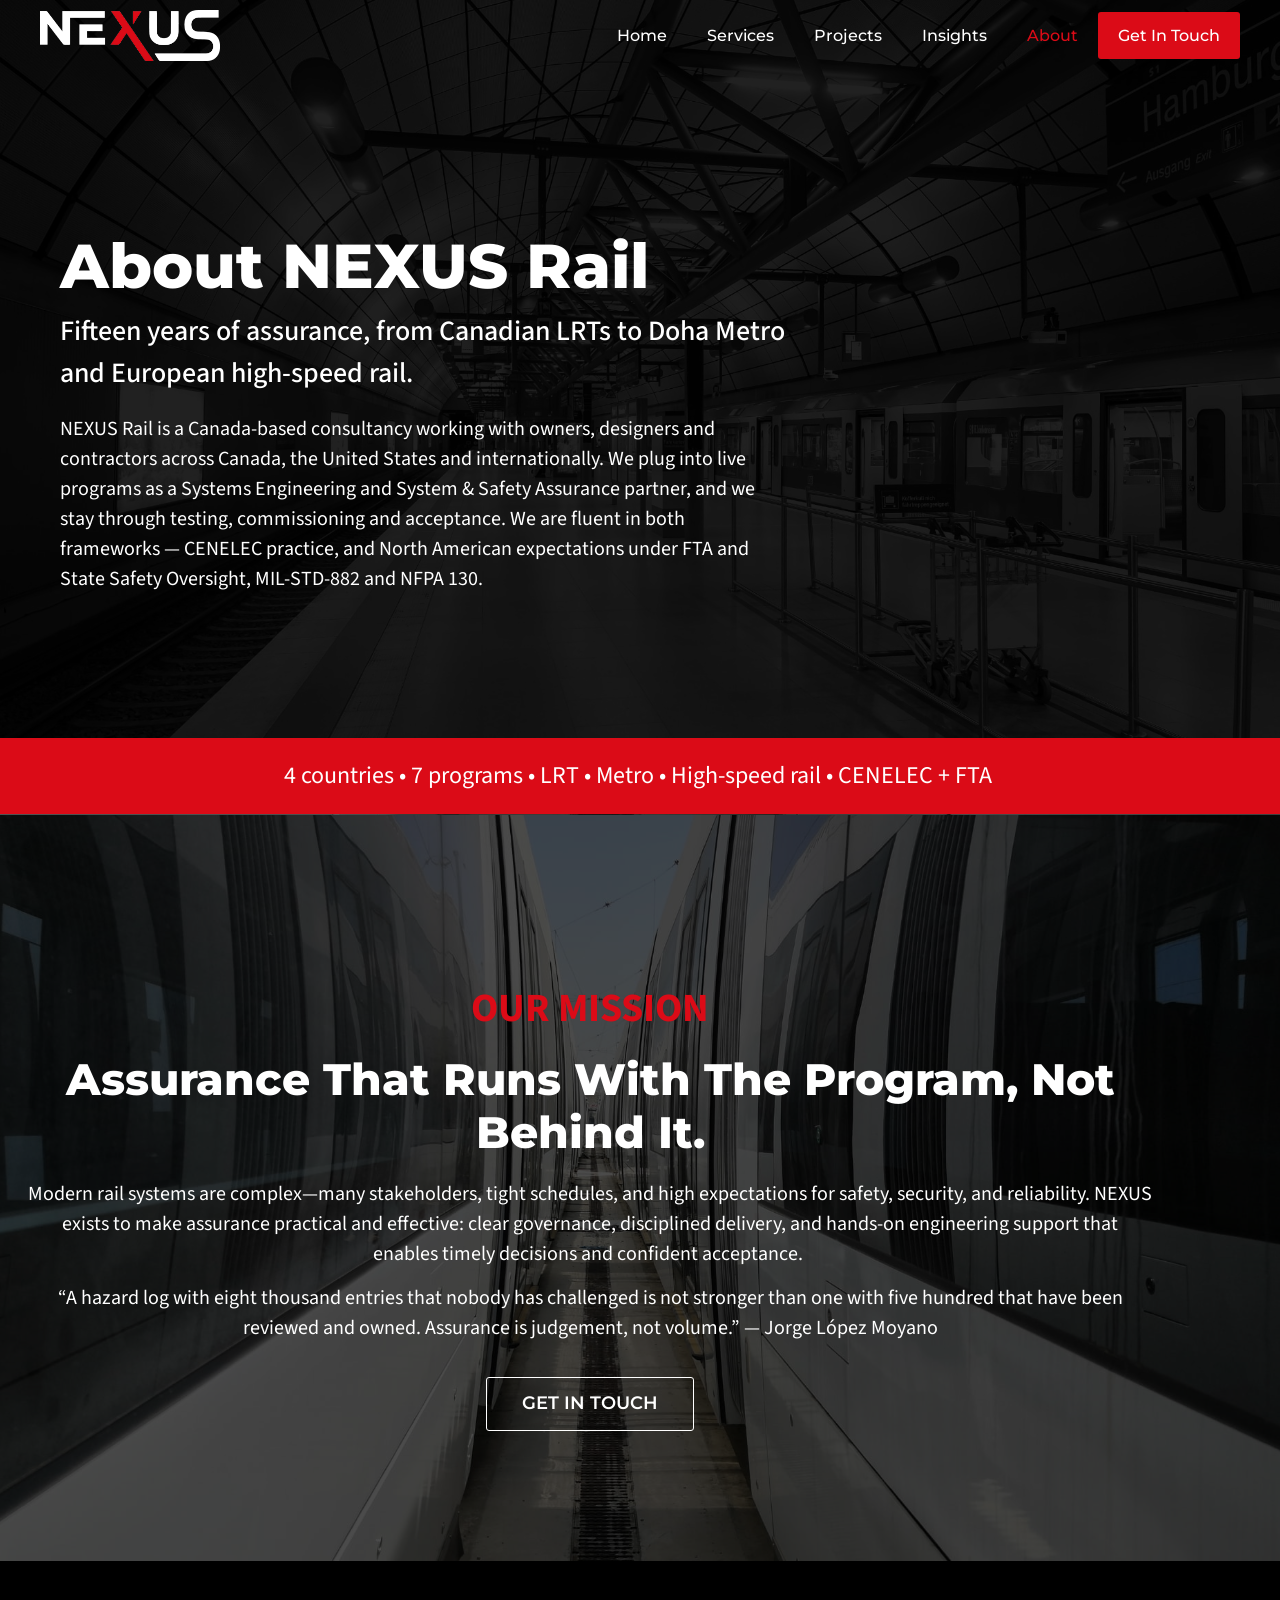
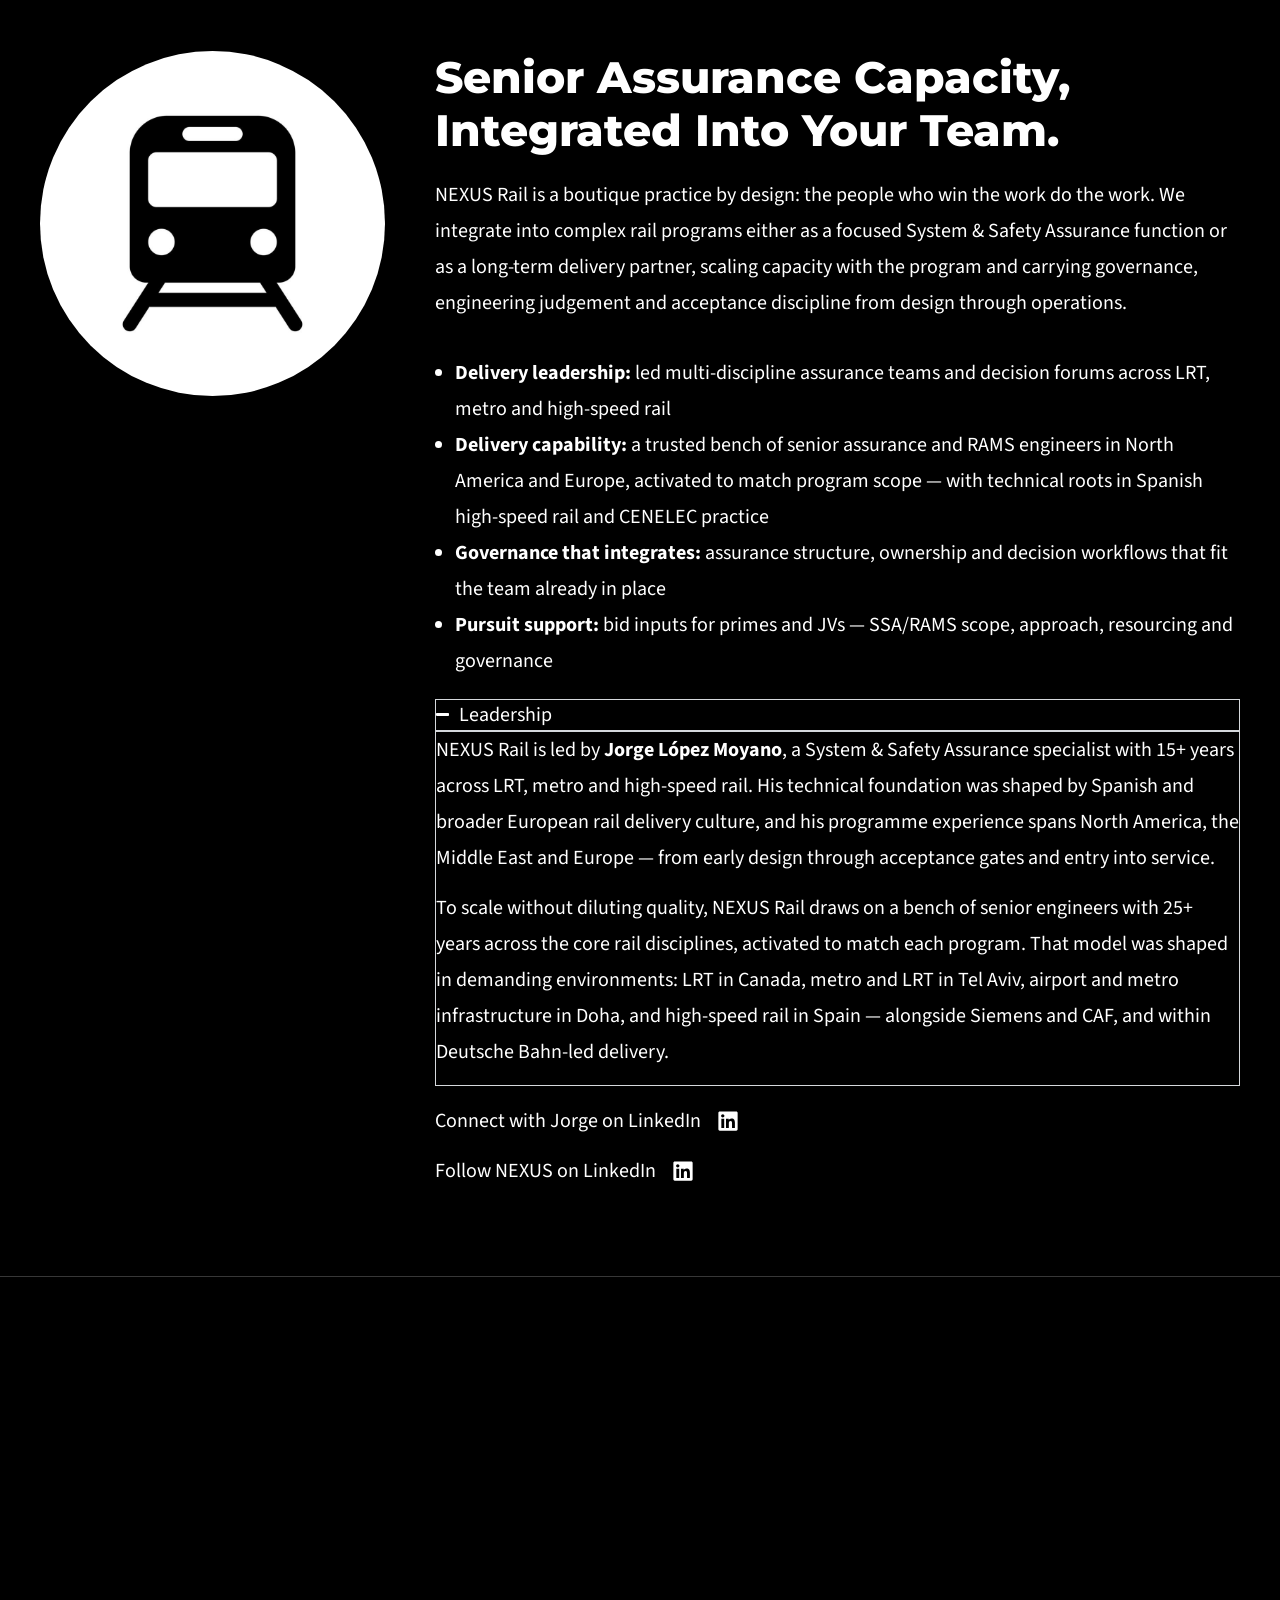
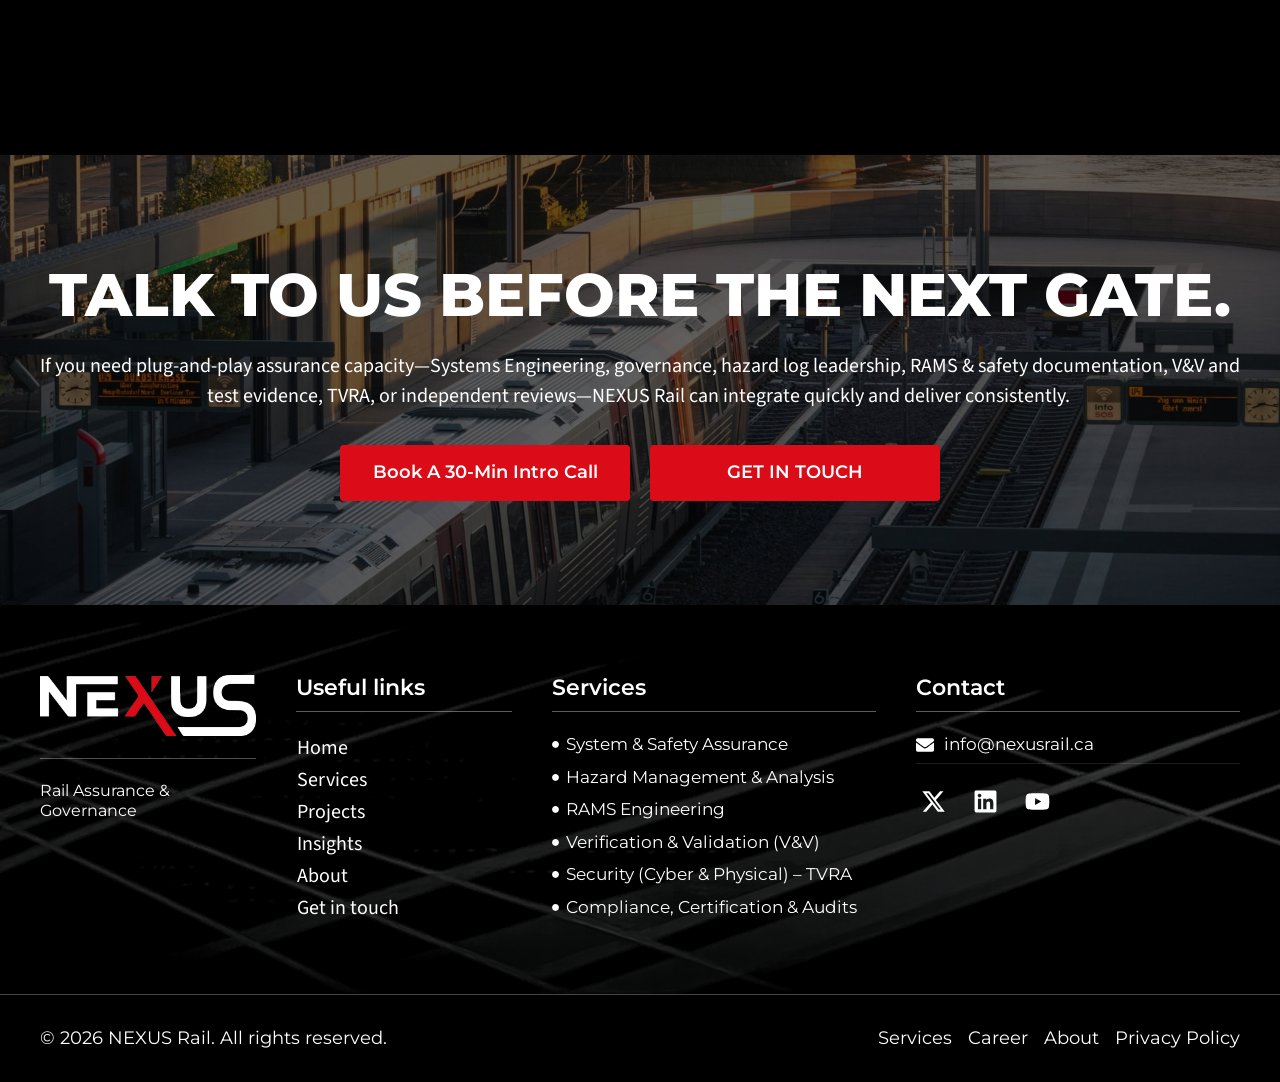
==== commit 5cc8f6b4: "CTA: "Talk to us before the next gate." Replace "Let's strengthen assurance without slowing delivery" ====
--- a/about/index.html
+++ b/about/index.html
@@ -412,7 +412,7 @@
 		<div class="elementor-element elementor-element-34a952d e-con-full e-flex e-con e-child" data-id="34a952d" data-element_type="container" data-e-type="container">
 				<div class="elementor-element elementor-element-1a5b0f9 elementor-invisible elementor-widget elementor-widget-heading" data-id="1a5b0f9" data-element_type="widget" data-e-type="widget" data-settings="{&quot;_animation&quot;:&quot;fadeInUp&quot;}" data-widget_type="heading.default">
 				<div class="elementor-widget-container">
-					<h2 class="elementor-heading-title elementor-size-default">Let’s strengthen assurance without slowing delivery.</h2>				</div>
+					<h2 class="elementor-heading-title elementor-size-default">Talk to us before the next gate.</h2>				</div>
 				</div>
 				<div class="elementor-element elementor-element-8a72441 elementor-invisible elementor-widget elementor-widget-text-editor" data-id="8a72441" data-element_type="widget" data-e-type="widget" data-settings="{&quot;_animation&quot;:&quot;fadeInUp&quot;}" data-widget_type="text-editor.default">
 				<div class="elementor-widget-container">
@@ -423,7 +423,7 @@
 				<div class="elementor-element elementor-element-37dcca0 elementor-align-justify elementor-widget__width-inherit elementor-widget elementor-widget-button" data-id="37dcca0" data-element_type="widget" data-e-type="widget" data-widget_type="button.default">
 				<div class="elementor-widget-container">
 									<div class="elementor-button-wrapper">
-					<a class="elementor-button elementor-button-link elementor-size-sm elementor-animation-wobble-skew" href="https://outlook.office.com/bookwithme/user/8d0c2c8999f44ad5891aaa08dcbe1217@nexusrams.com/meetingtype/aBXjz2BYxEW9VwJyWjj6Mg2?anonymous&#038;ismsaljsauthenabled&#038;ep=mlink" target="_blank">
+					<a class="elementor-button elementor-button-link elementor-size-sm elementor-animation-wobble-skew" href="https://bookings.cloud.microsoft/bookwithme/user/0ae4573fd2a04f6ca8e24fbdc5e4b256@ntarail.com/meetingtype/SVRwCe7HMUGxuT6WGxi68g2?anonymous&#038;ismsaljsauthenabled&#038;ep=mLinkFromTile" target="_blank">
 						<span class="elementor-button-content-wrapper">
 									<span class="elementor-button-text">Book a 30-min intro call</span>
 					</span>
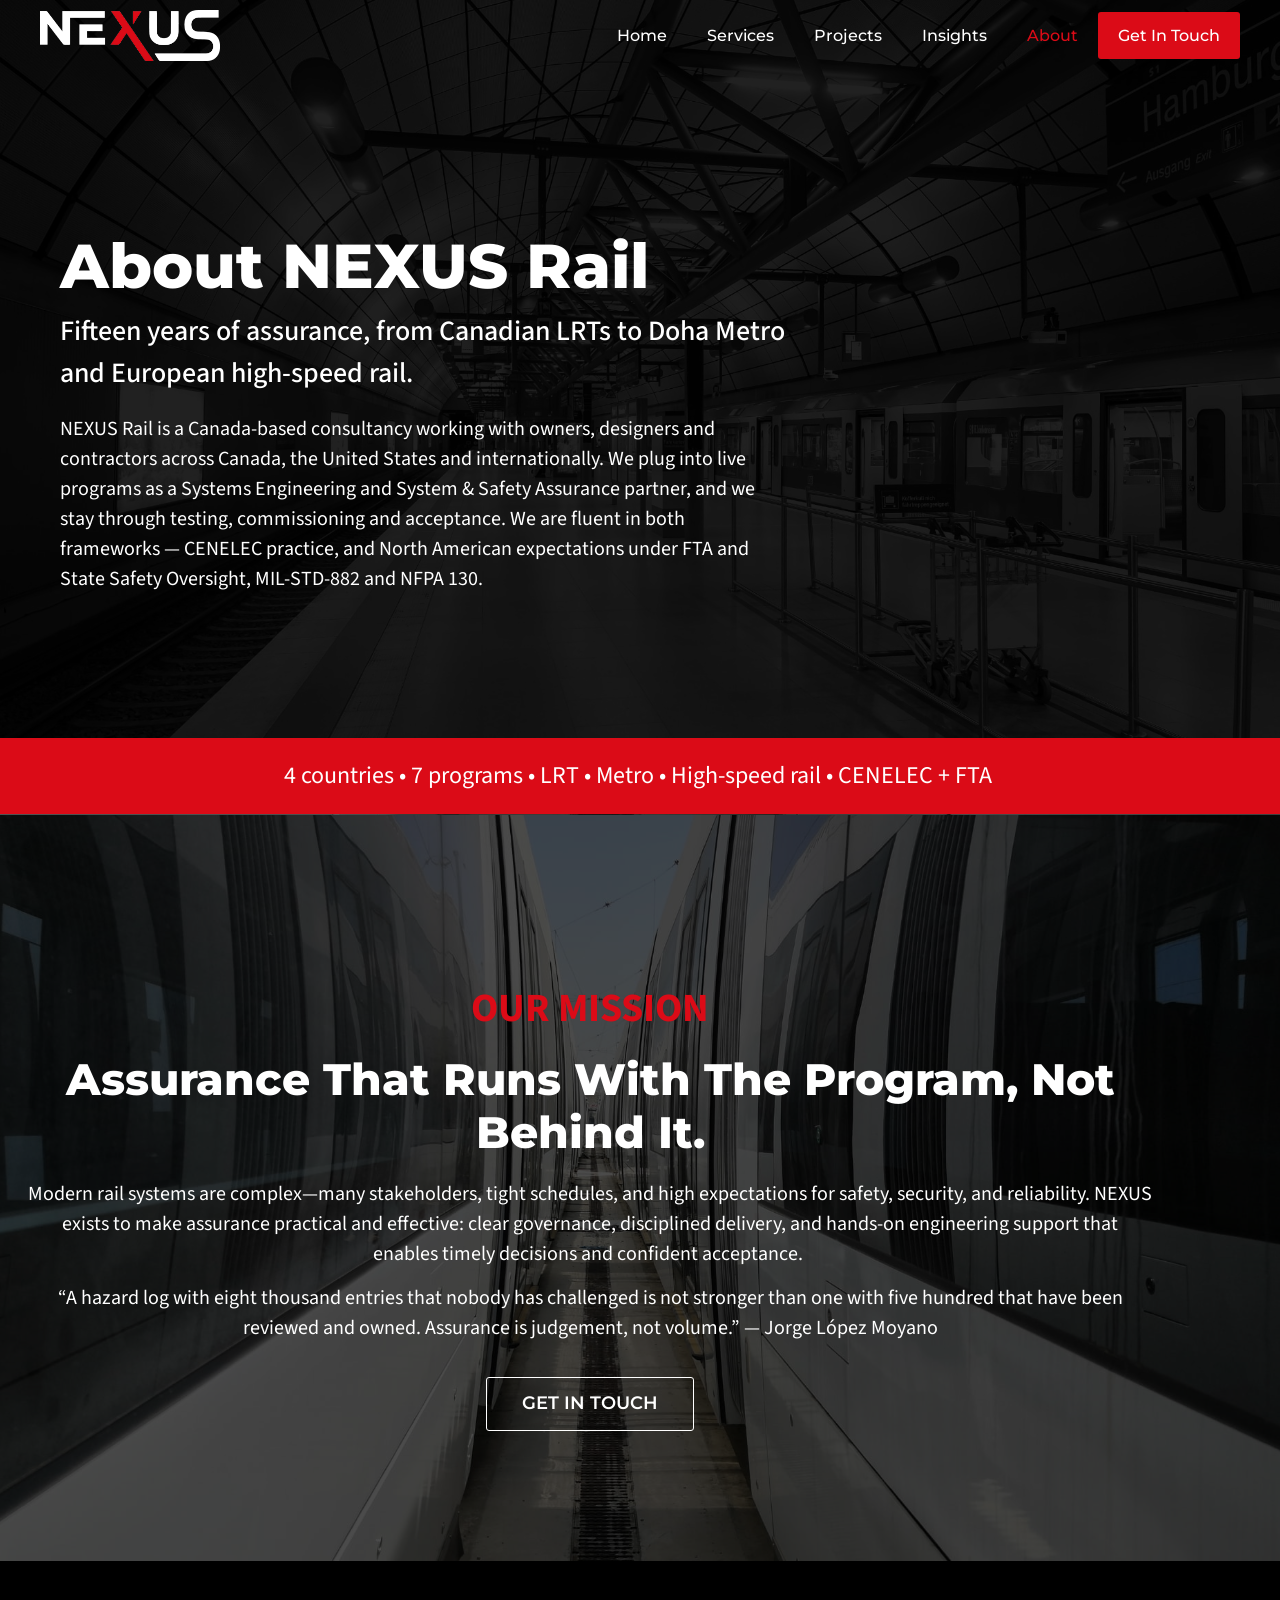
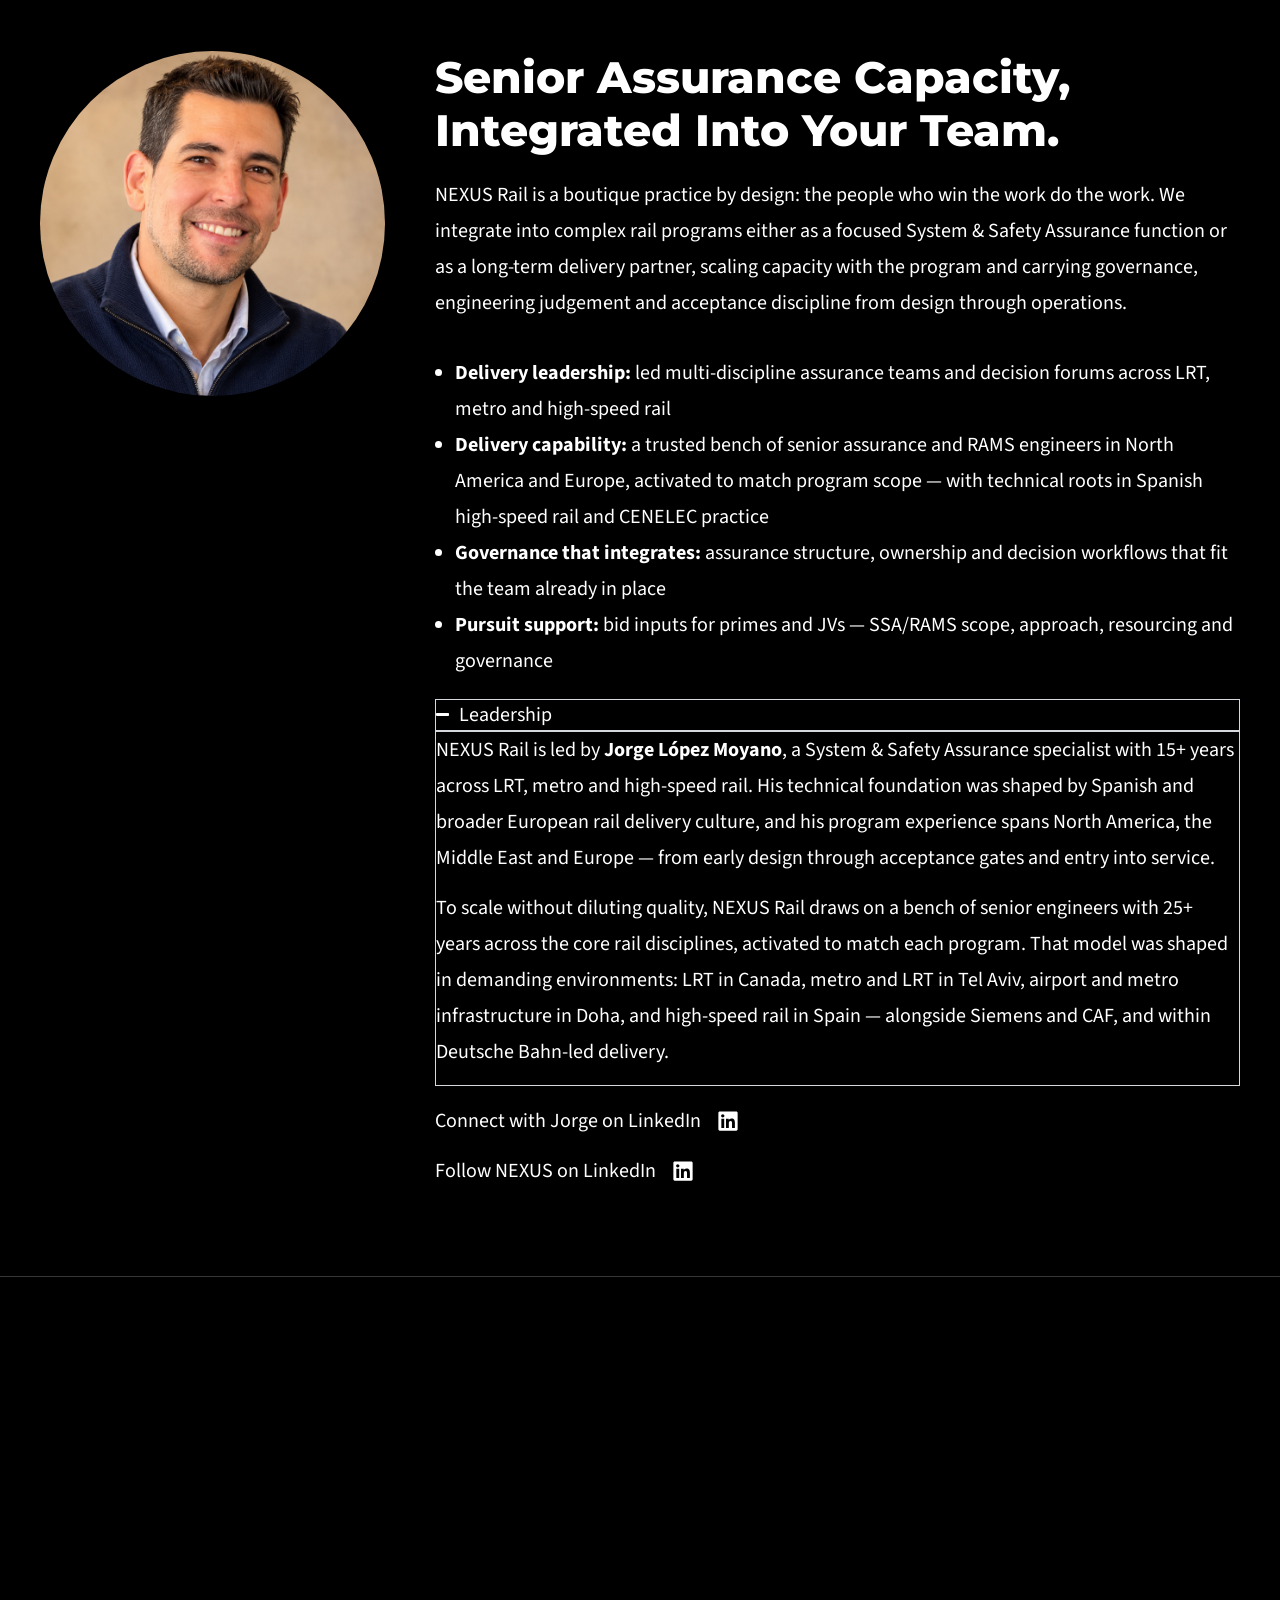
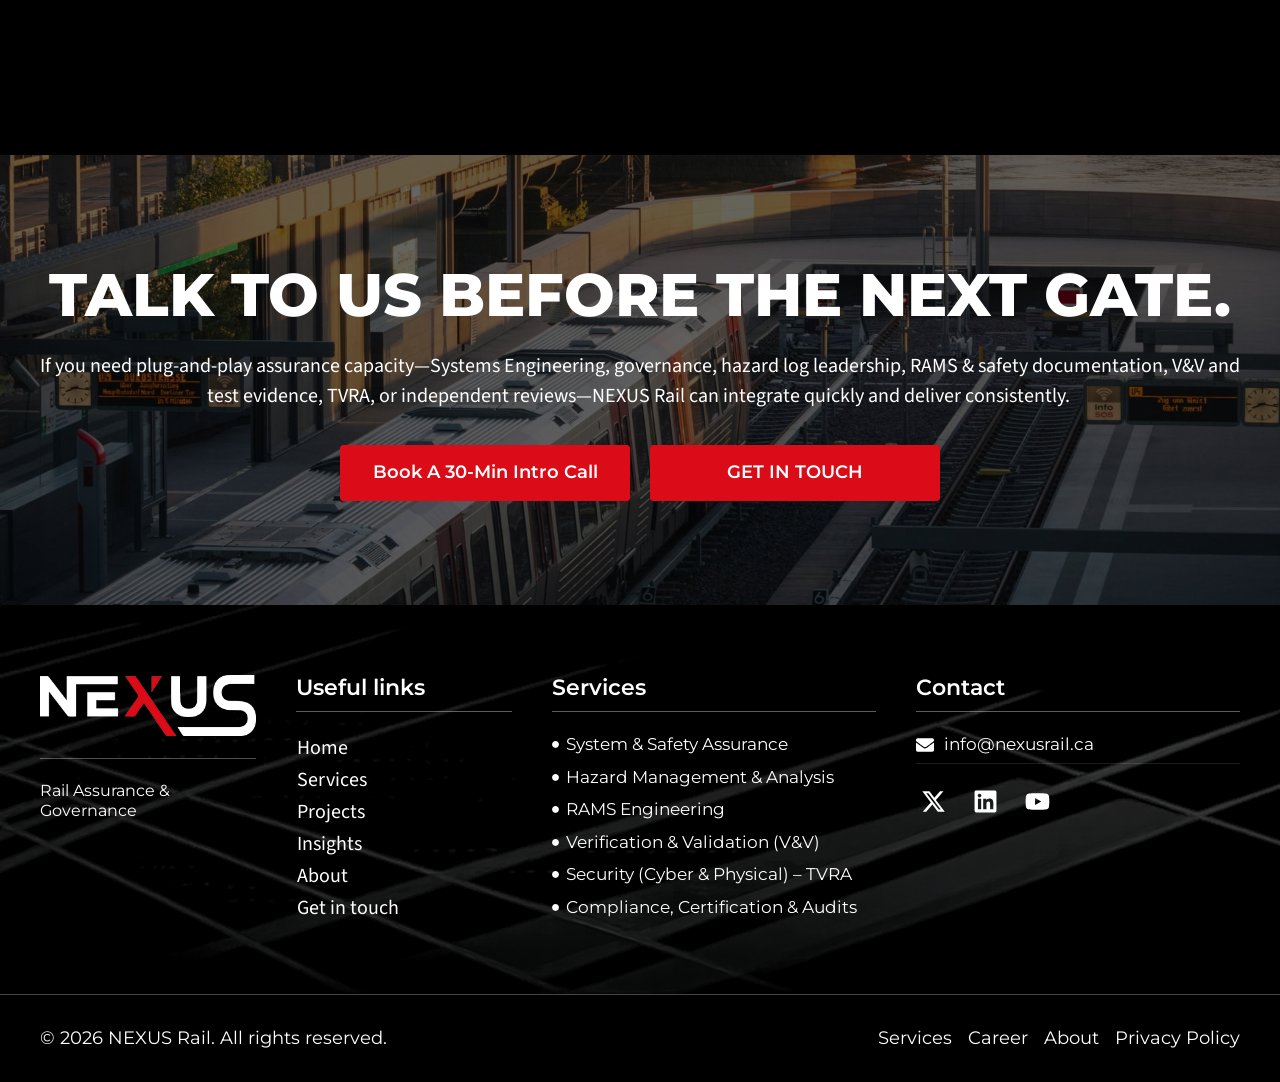
==== commit c5710fa4: "About: founder portrait instead of the train icon The mission section, which closes with the founder" ====
--- a/about/index.html
+++ b/about/index.html
@@ -236,7 +236,7 @@
 		<div class="elementor-element elementor-element-67ac866 e-con-full e-flex e-con e-child" data-id="67ac866" data-element_type="container" data-e-type="container">
 				<div class="elementor-element elementor-element-79cfce8 elementor-invisible elementor-widget elementor-widget-image" data-id="79cfce8" data-element_type="widget" data-e-type="widget" data-settings="{&quot;_animation&quot;:&quot;fadeInUp&quot;}" data-widget_type="image.default">
 				<div class="elementor-widget-container">
-															<img fetchpriority="high" decoding="async" width="800" height="800" src="../wp-content/uploads/2026/02/train-icon-vector.jpg" class="attachment-large size-large wp-image-1457" alt="" srcset="../wp-content/uploads/2026/02/train-icon-vector.jpg 980w, ../wp-content/uploads/2026/02/train-icon-vector-300x300.jpg 300w, ../wp-content/uploads/2026/02/train-icon-vector-150x150.jpg 150w, ../wp-content/uploads/2026/02/train-icon-vector-768x768.jpg 768w" sizes="(max-width: 800px) 100vw, 800px" />															</div>
+															<img decoding="async" loading="lazy" width="800" height="800" src="../wp-content/uploads/2026/11/jorge-lopez-moyano-800.jpg" class="attachment-large size-large" alt="Jorge López Moyano, founder of NEXUS Rail" srcset="../wp-content/uploads/2026/11/jorge-lopez-moyano-800.jpg 800w, ../wp-content/uploads/2026/11/jorge-lopez-moyano-400.jpg 400w" sizes="(max-width: 800px) 100vw, 800px" />															</div>
 				</div>
 				</div>
 		<div class="elementor-element elementor-element-9f444e8 e-con-full e-flex e-con e-child" data-id="9f444e8" data-element_type="container" data-e-type="container">
@@ -267,7 +267,7 @@
 				<div role="region" aria-labelledby="e-n-accordion-item-3370" class="elementor-element elementor-element-c3bee6f e-con-full e-flex e-con e-child" data-id="c3bee6f" data-element_type="container" data-e-type="container">
 				<div class="elementor-element elementor-element-1ce6d9b elementor-invisible elementor-widget elementor-widget-text-editor" data-id="1ce6d9b" data-element_type="widget" data-e-type="widget" data-settings="{&quot;_animation&quot;:&quot;fadeInUp&quot;}" data-widget_type="text-editor.default">
 				<div class="elementor-widget-container">
-									<p><span>NEXUS Rail is led by <b>Jorge López Moyano</b>, a System &amp; Safety Assurance specialist with 15+ years across LRT, metro and high-speed rail. His technical foundation was shaped by Spanish and broader European rail delivery culture, and his programme experience spans North America, the Middle East and Europe — from early design through acceptance gates and entry into service.</span></p><p><span>To scale without diluting quality, NEXUS Rail draws on a bench of senior engineers with 25+ years across the core rail disciplines, activated to match each program. That model was shaped in demanding environments: LRT in Canada, metro and LRT in Tel Aviv, airport and metro infrastructure in Doha, and high-speed rail in Spain — alongside Siemens and CAF, and within Deutsche Bahn-led delivery.</span></p>								</div>
+									<p><span>NEXUS Rail is led by <b>Jorge López Moyano</b>, a System &amp; Safety Assurance specialist with 15+ years across LRT, metro and high-speed rail. His technical foundation was shaped by Spanish and broader European rail delivery culture, and his program experience spans North America, the Middle East and Europe — from early design through acceptance gates and entry into service.</span></p><p><span>To scale without diluting quality, NEXUS Rail draws on a bench of senior engineers with 25+ years across the core rail disciplines, activated to match each program. That model was shaped in demanding environments: LRT in Canada, metro and LRT in Tel Aviv, airport and metro infrastructure in Doha, and high-speed rail in Spain — alongside Siemens and CAF, and within Deutsche Bahn-led delivery.</span></p>								</div>
 				</div>
 				</div>
 					</details>
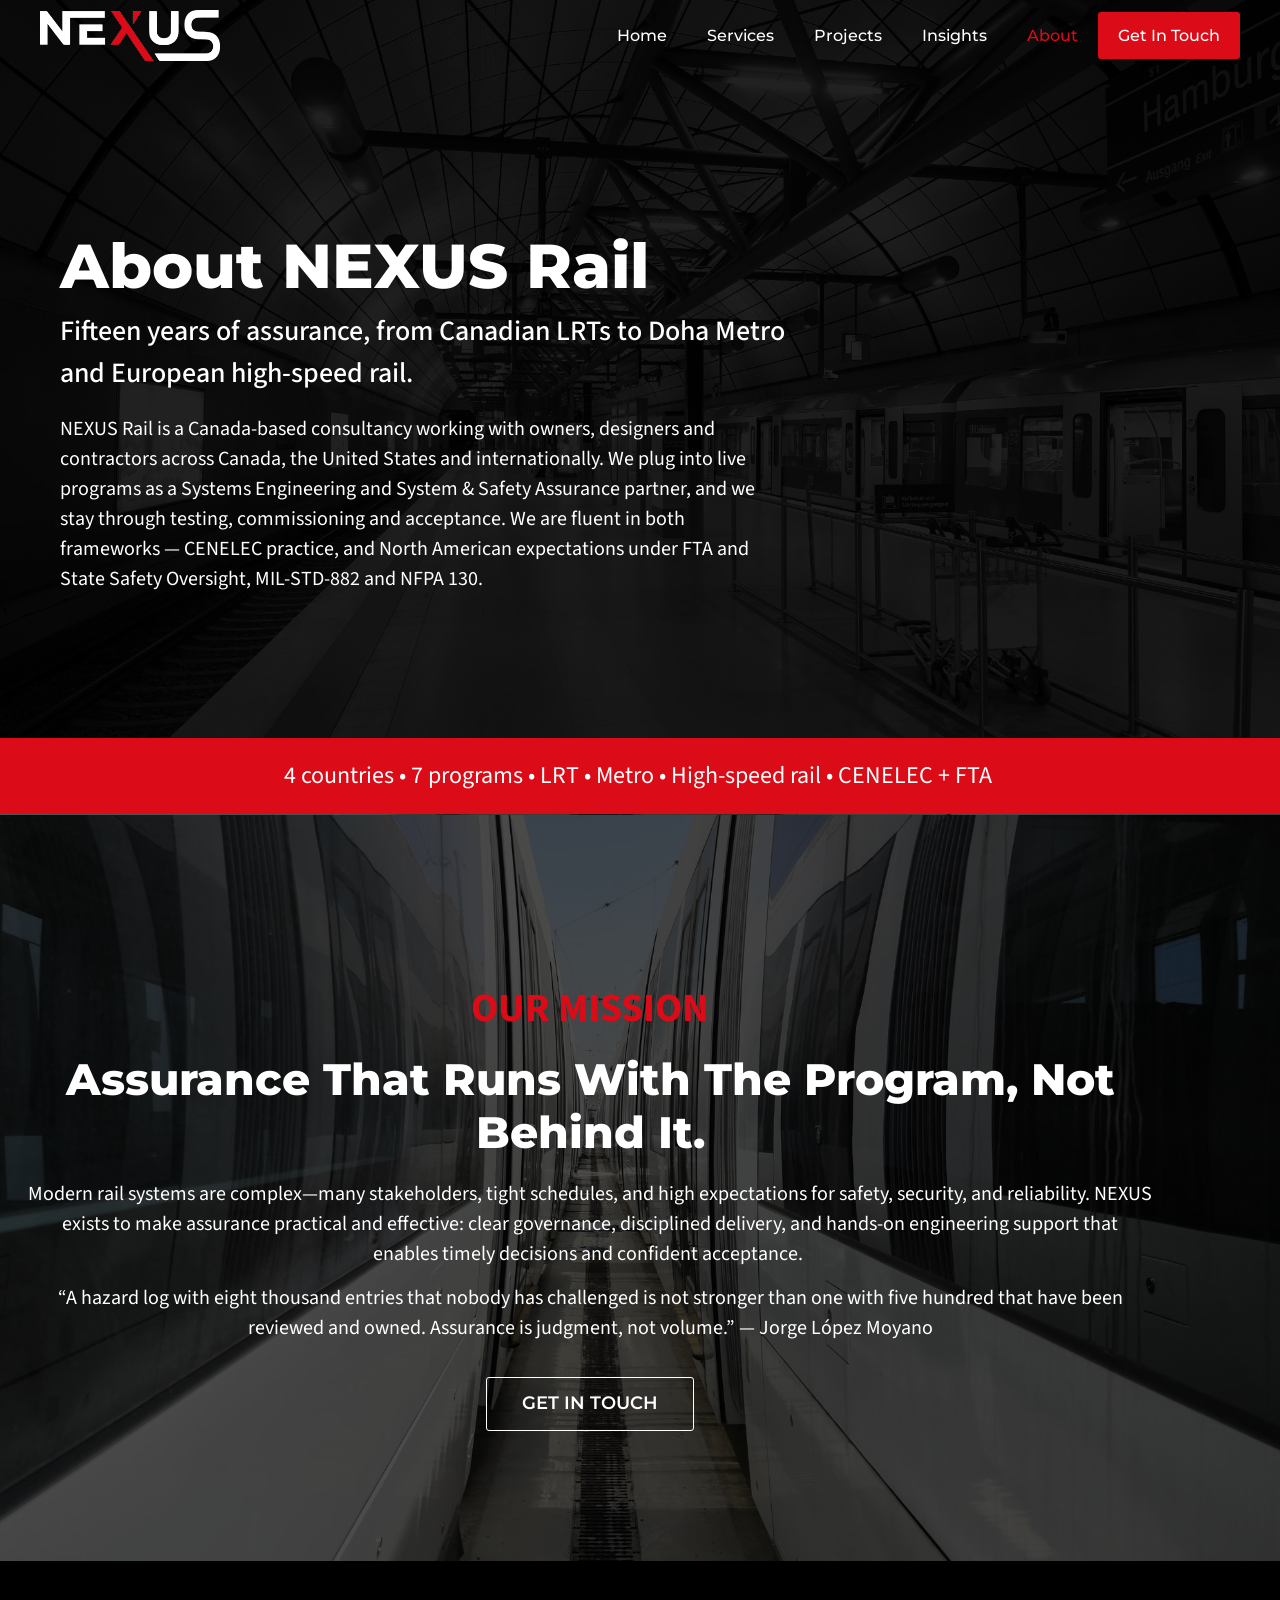
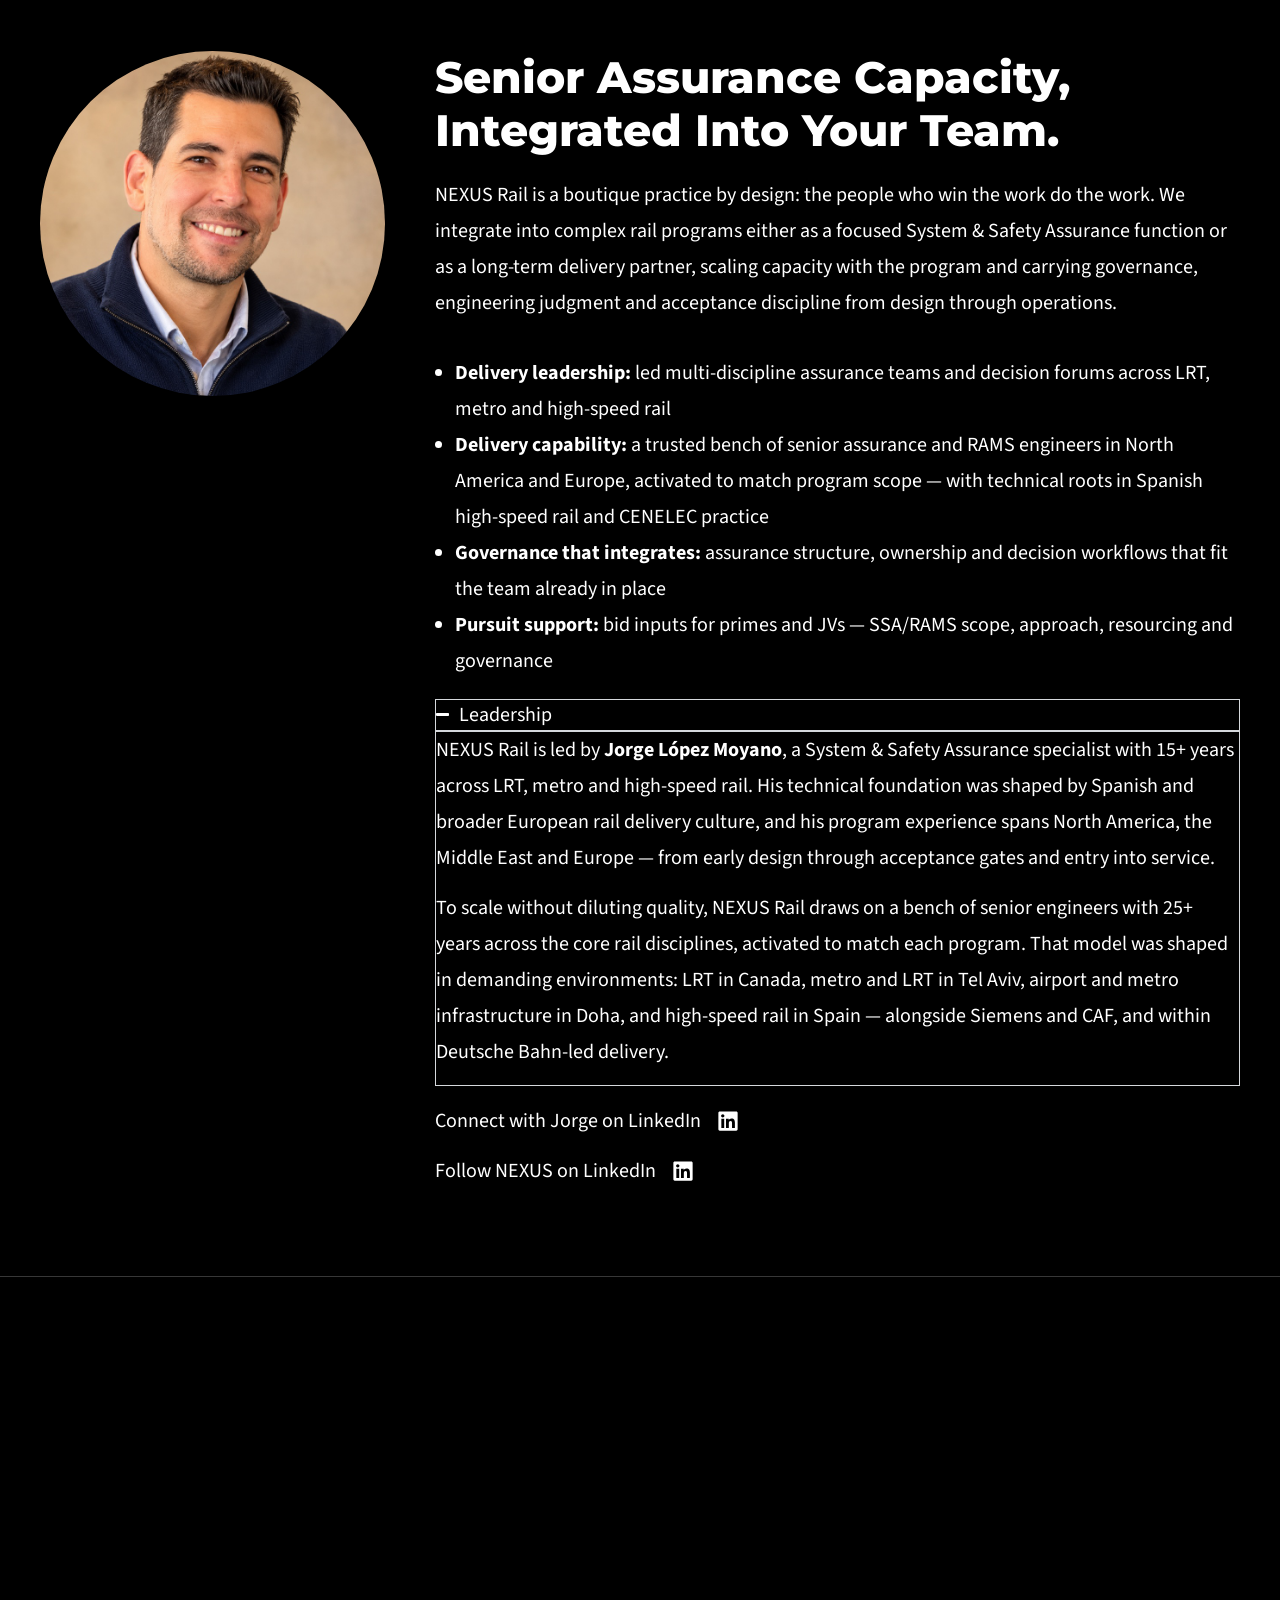
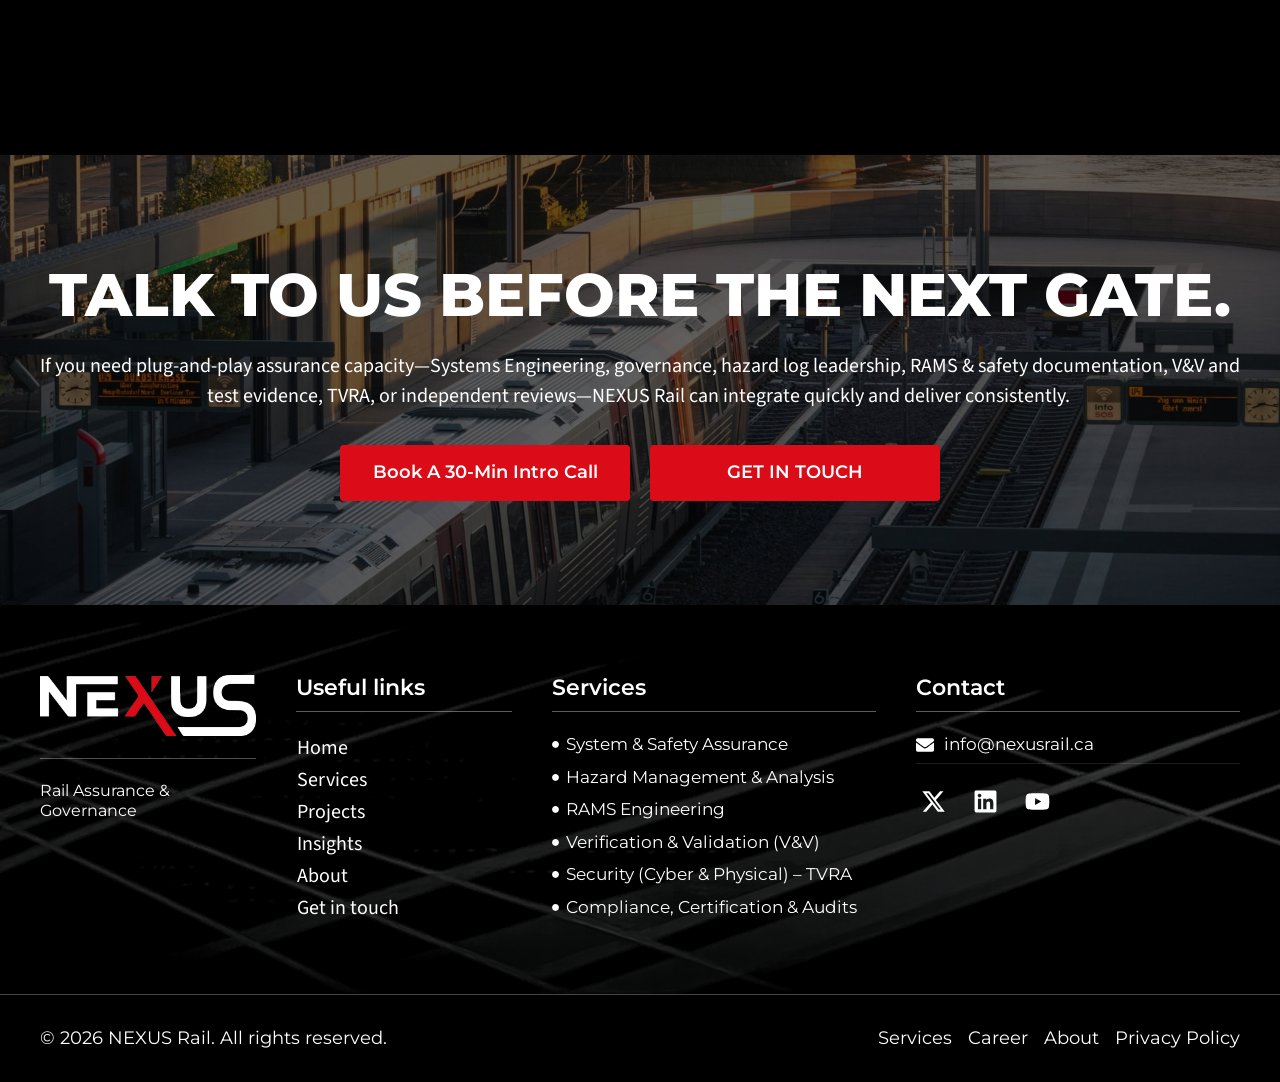
==== commit 6ddf718f: "American English site-wide; founder's experience in the EN 50126 article Spelling: the site now uses" ====
--- a/about/index.html
+++ b/about/index.html
@@ -215,7 +215,7 @@
 				</div>
 				<div class="elementor-element elementor-element-63f3eb8 elementor-invisible elementor-widget elementor-widget-text-editor" data-id="63f3eb8" data-element_type="widget" data-e-type="widget" data-settings="{&quot;_animation&quot;:&quot;fadeInUp&quot;}" data-widget_type="text-editor.default">
 				<div class="elementor-widget-container">
-									<p><span>Modern rail systems are complex—many stakeholders, tight schedules, and high expectations for safety, security, and reliability. NEXUS exists to make assurance practical and effective: clear governance, disciplined delivery, and hands-on engineering support that enables timely decisions and confident acceptance.</span><span> </span></p><p><span>“A hazard log with eight thousand entries that nobody has challenged is not stronger than one with five hundred that have been reviewed and owned. Assurance is judgement, not volume.” — Jorge López Moyano</span></p>								</div>
+									<p><span>Modern rail systems are complex—many stakeholders, tight schedules, and high expectations for safety, security, and reliability. NEXUS exists to make assurance practical and effective: clear governance, disciplined delivery, and hands-on engineering support that enables timely decisions and confident acceptance.</span><span> </span></p><p><span>“A hazard log with eight thousand entries that nobody has challenged is not stronger than one with five hundred that have been reviewed and owned. Assurance is judgment, not volume.” — Jorge López Moyano</span></p>								</div>
 				</div>
 				<div class="elementor-element elementor-element-7fd1f5e elementor-align-center elementor-invisible elementor-widget elementor-widget-button" data-id="7fd1f5e" data-element_type="widget" data-e-type="widget" data-settings="{&quot;_animation&quot;:&quot;fadeInUp&quot;}" data-widget_type="button.default">
 				<div class="elementor-widget-container">
@@ -246,7 +246,7 @@
 				</div>
 				<div class="elementor-element elementor-element-bef80e0 elementor-invisible elementor-widget elementor-widget-text-editor" data-id="bef80e0" data-element_type="widget" data-e-type="widget" data-settings="{&quot;_animation&quot;:&quot;fadeInUp&quot;}" data-widget_type="text-editor.default">
 				<div class="elementor-widget-container">
-									<p><span lang="EN-CA" xml:lang="EN-CA"><span>NEXUS Rail is a boutique practice by design: the people who win the work do the work. We integrate into complex rail programs either as a focused System &amp; Safety Assurance function or as a long-term delivery partner, scaling capacity with the program and carrying governance, engineering judgement and acceptance discipline from design through operations.</span></span></p>								</div>
+									<p><span lang="EN-CA" xml:lang="EN-CA"><span>NEXUS Rail is a boutique practice by design: the people who win the work do the work. We integrate into complex rail programs either as a focused System &amp; Safety Assurance function or as a long-term delivery partner, scaling capacity with the program and carrying governance, engineering judgment and acceptance discipline from design through operations.</span></span></p>								</div>
 				</div>
 				<div class="elementor-element elementor-element-16f8330 elementor-invisible elementor-widget elementor-widget-text-editor" data-id="16f8330" data-element_type="widget" data-e-type="widget" data-settings="{&quot;_animation&quot;:&quot;fadeInUp&quot;}" data-widget_type="text-editor.default">
 				<div class="elementor-widget-container">
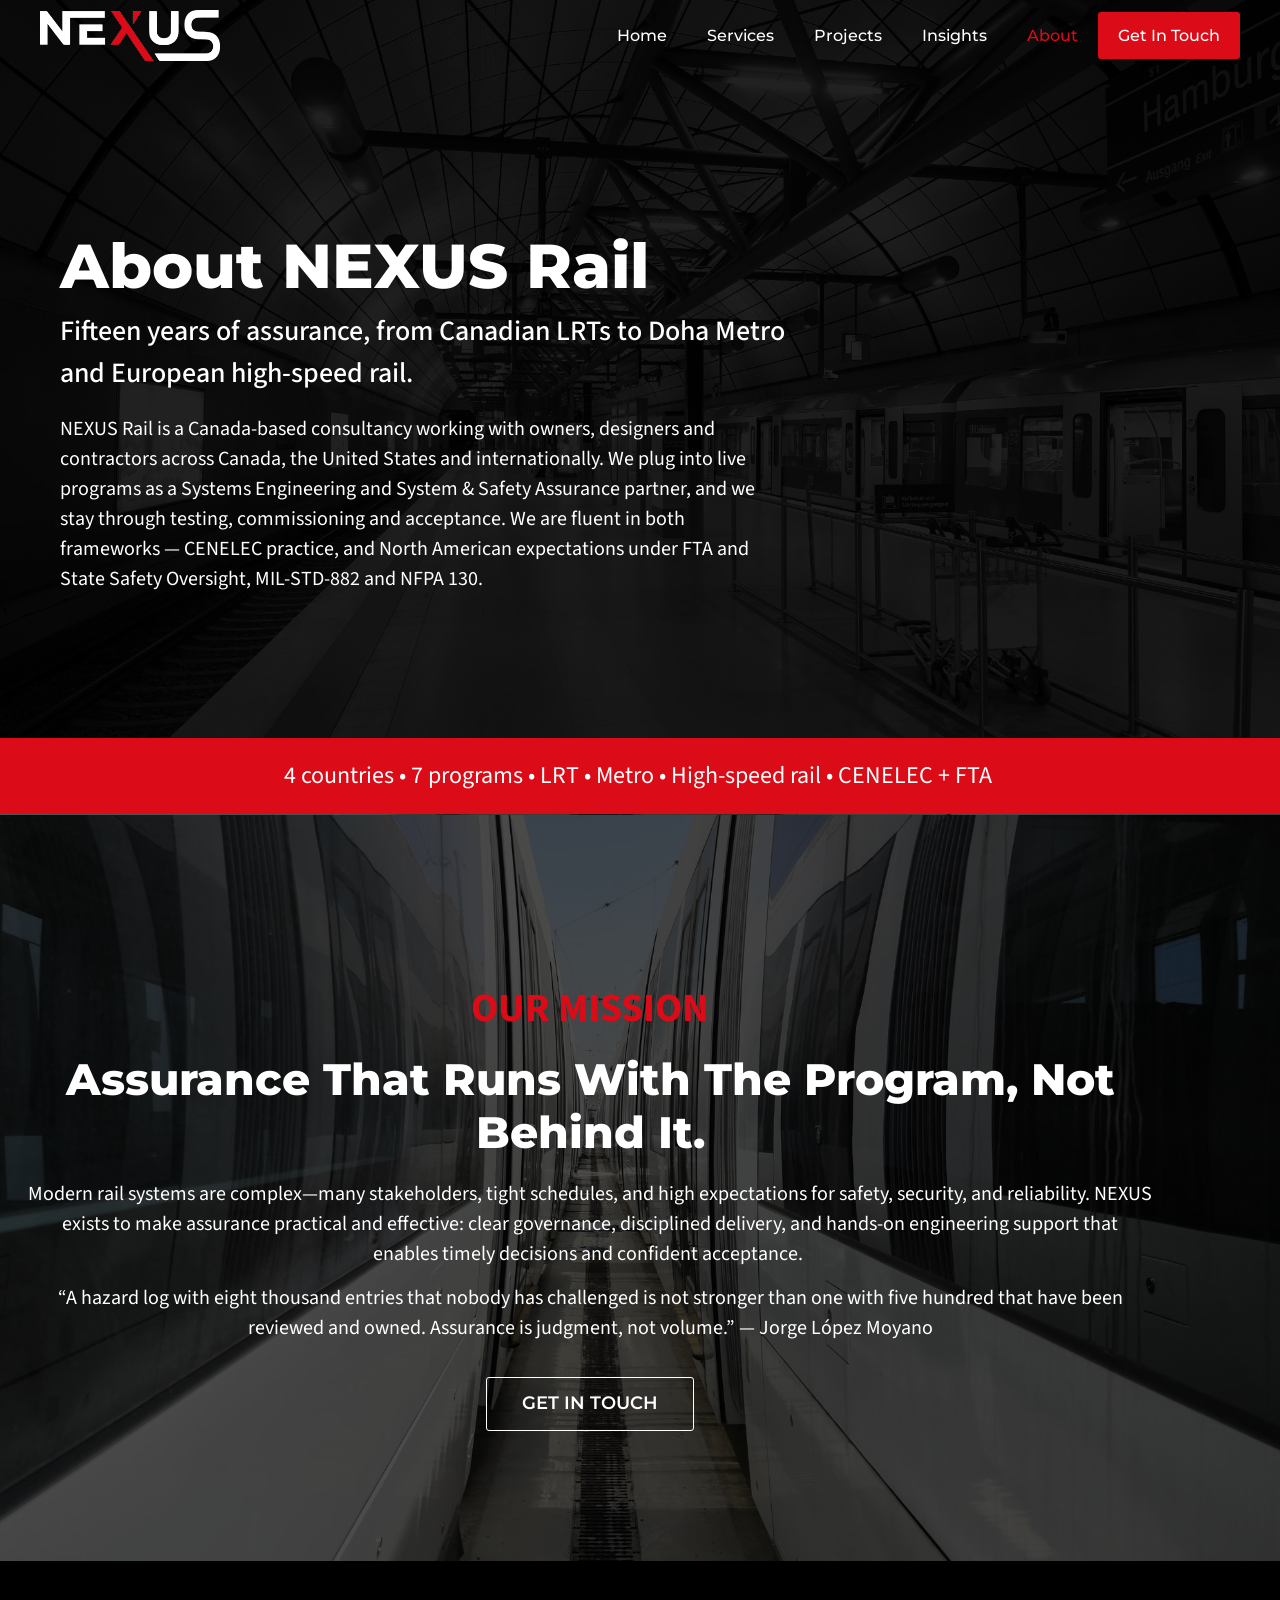
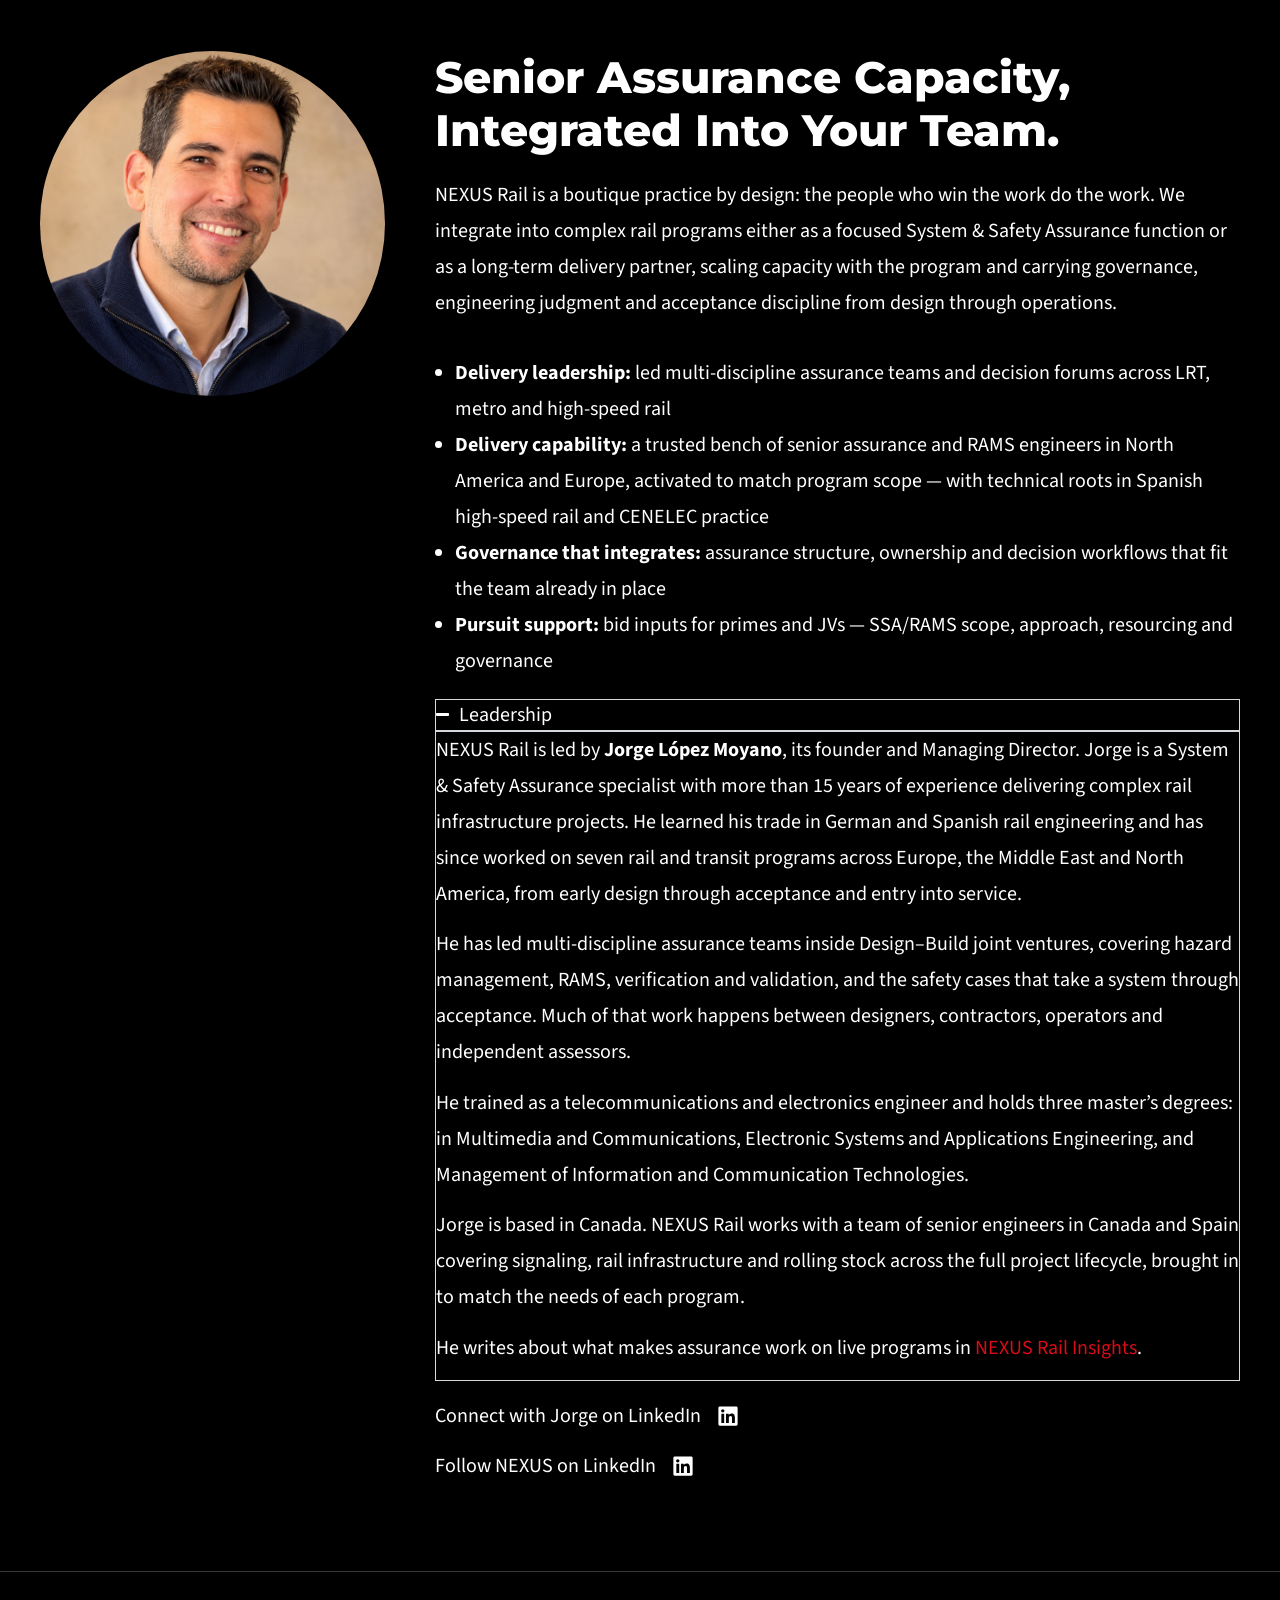
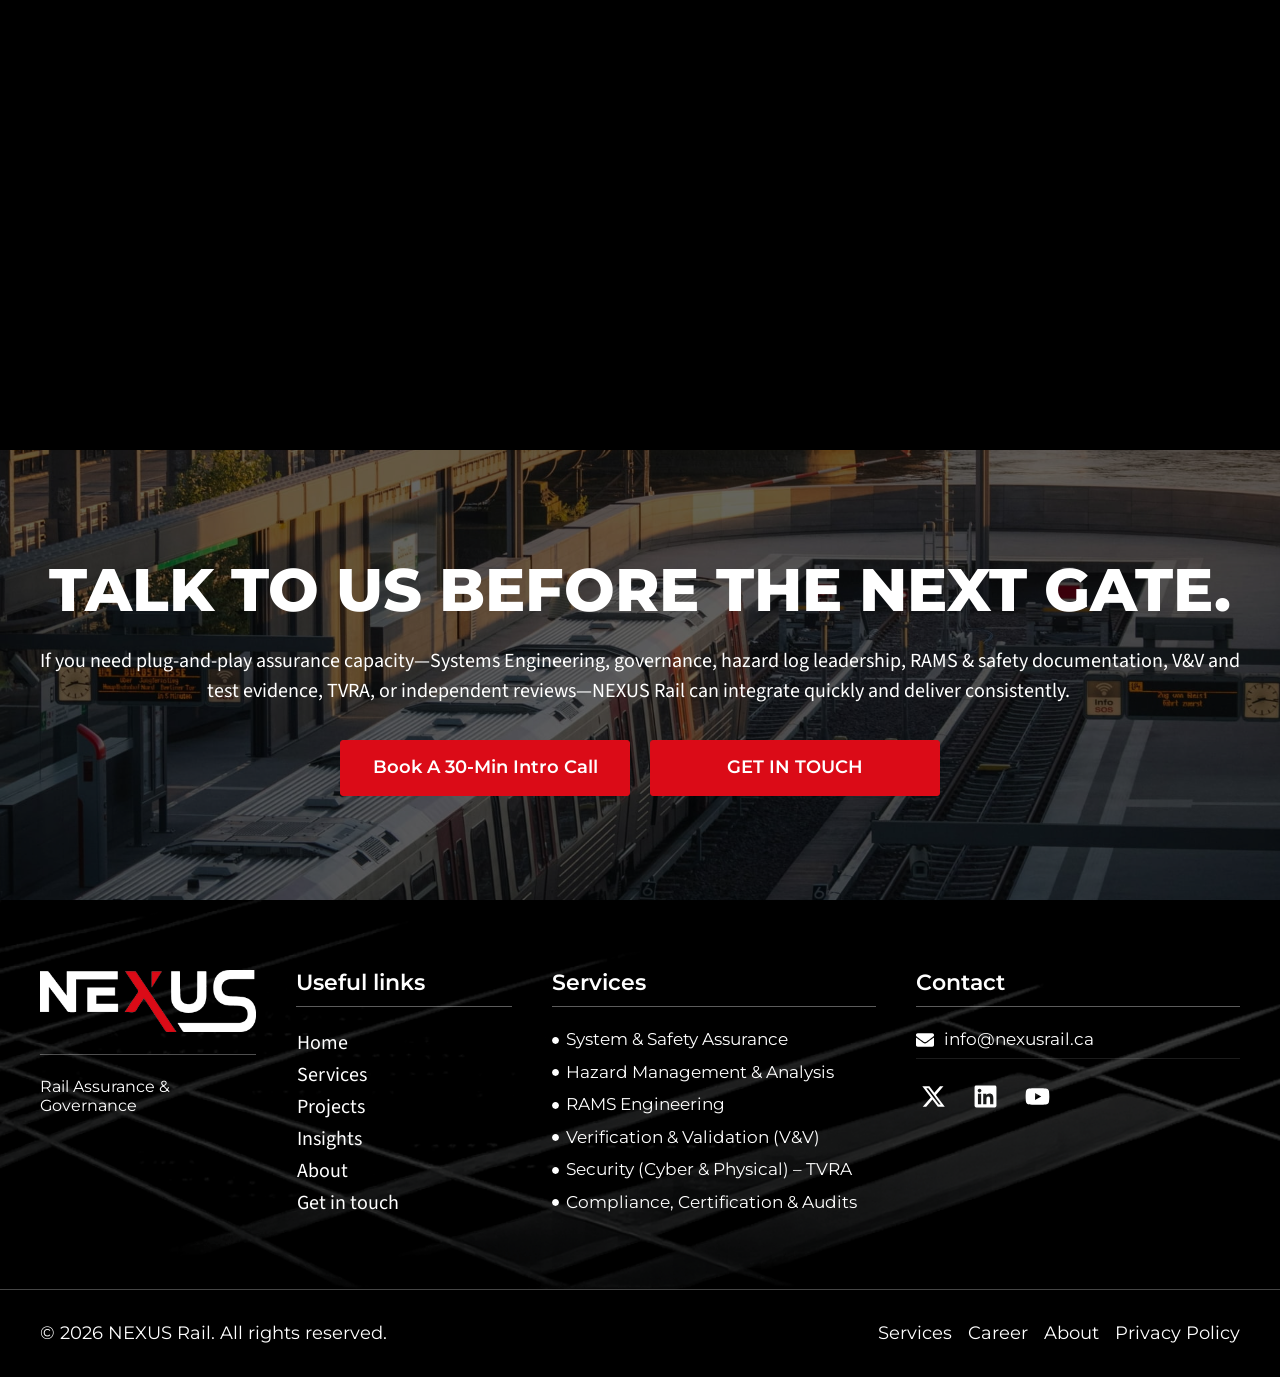
==== commit 50af4363: "About: rewrite the founder bio; title is Founder & Managing Director Bio, agreed with the founder ov" ====
--- a/about/index.html
+++ b/about/index.html
@@ -267,7 +267,7 @@
 				<div role="region" aria-labelledby="e-n-accordion-item-3370" class="elementor-element elementor-element-c3bee6f e-con-full e-flex e-con e-child" data-id="c3bee6f" data-element_type="container" data-e-type="container">
 				<div class="elementor-element elementor-element-1ce6d9b elementor-invisible elementor-widget elementor-widget-text-editor" data-id="1ce6d9b" data-element_type="widget" data-e-type="widget" data-settings="{&quot;_animation&quot;:&quot;fadeInUp&quot;}" data-widget_type="text-editor.default">
 				<div class="elementor-widget-container">
-									<p><span>NEXUS Rail is led by <b>Jorge López Moyano</b>, a System &amp; Safety Assurance specialist with 15+ years across LRT, metro and high-speed rail. His technical foundation was shaped by Spanish and broader European rail delivery culture, and his program experience spans North America, the Middle East and Europe — from early design through acceptance gates and entry into service.</span></p><p><span>To scale without diluting quality, NEXUS Rail draws on a bench of senior engineers with 25+ years across the core rail disciplines, activated to match each program. That model was shaped in demanding environments: LRT in Canada, metro and LRT in Tel Aviv, airport and metro infrastructure in Doha, and high-speed rail in Spain — alongside Siemens and CAF, and within Deutsche Bahn-led delivery.</span></p>								</div>
+									<p><span>NEXUS Rail is led by <b>Jorge López Moyano</b>, its founder and Managing Director. Jorge is a System &amp; Safety Assurance specialist with more than 15 years of experience delivering complex rail infrastructure projects. He learned his trade in German and Spanish rail engineering and has since worked on seven rail and transit programs across Europe, the Middle East and North America, from early design through acceptance and entry into service.</span></p><p><span>He has led multi-discipline assurance teams inside Design–Build joint ventures, covering hazard management, RAMS, verification and validation, and the safety cases that take a system through acceptance. Much of that work happens between designers, contractors, operators and independent assessors.</span></p><p><span>He trained as a telecommunications and electronics engineer and holds three master’s degrees: in Multimedia and Communications, Electronic Systems and Applications Engineering, and Management of Information and Communication Technologies.</span></p><p><span>Jorge is based in Canada. NEXUS Rail works with a team of senior engineers in Canada and Spain covering signaling, rail infrastructure and rolling stock across the full project lifecycle, brought in to match the needs of each program.</span></p><p><span>He writes about what makes assurance work on live programs in <a href="../insights/">NEXUS Rail Insights</a>.</span></p>								</div>
 				</div>
 				</div>
 					</details>
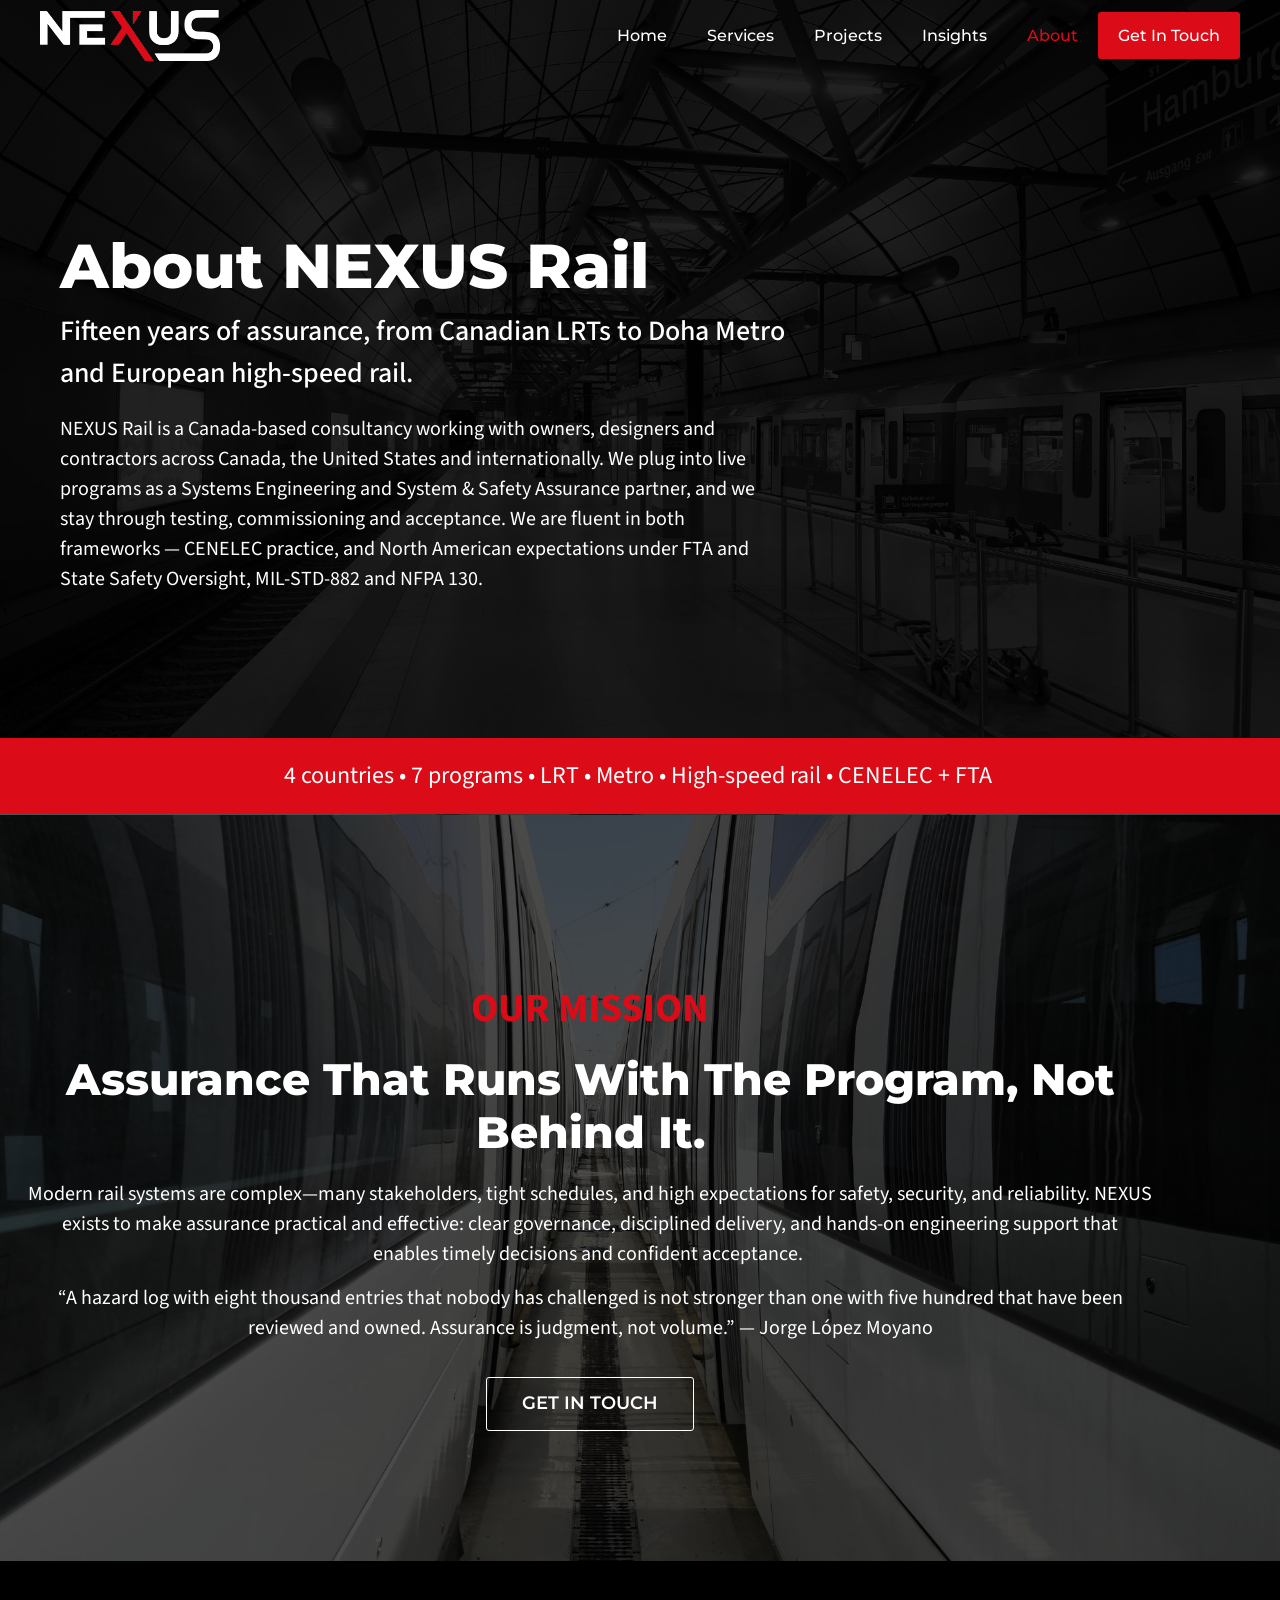
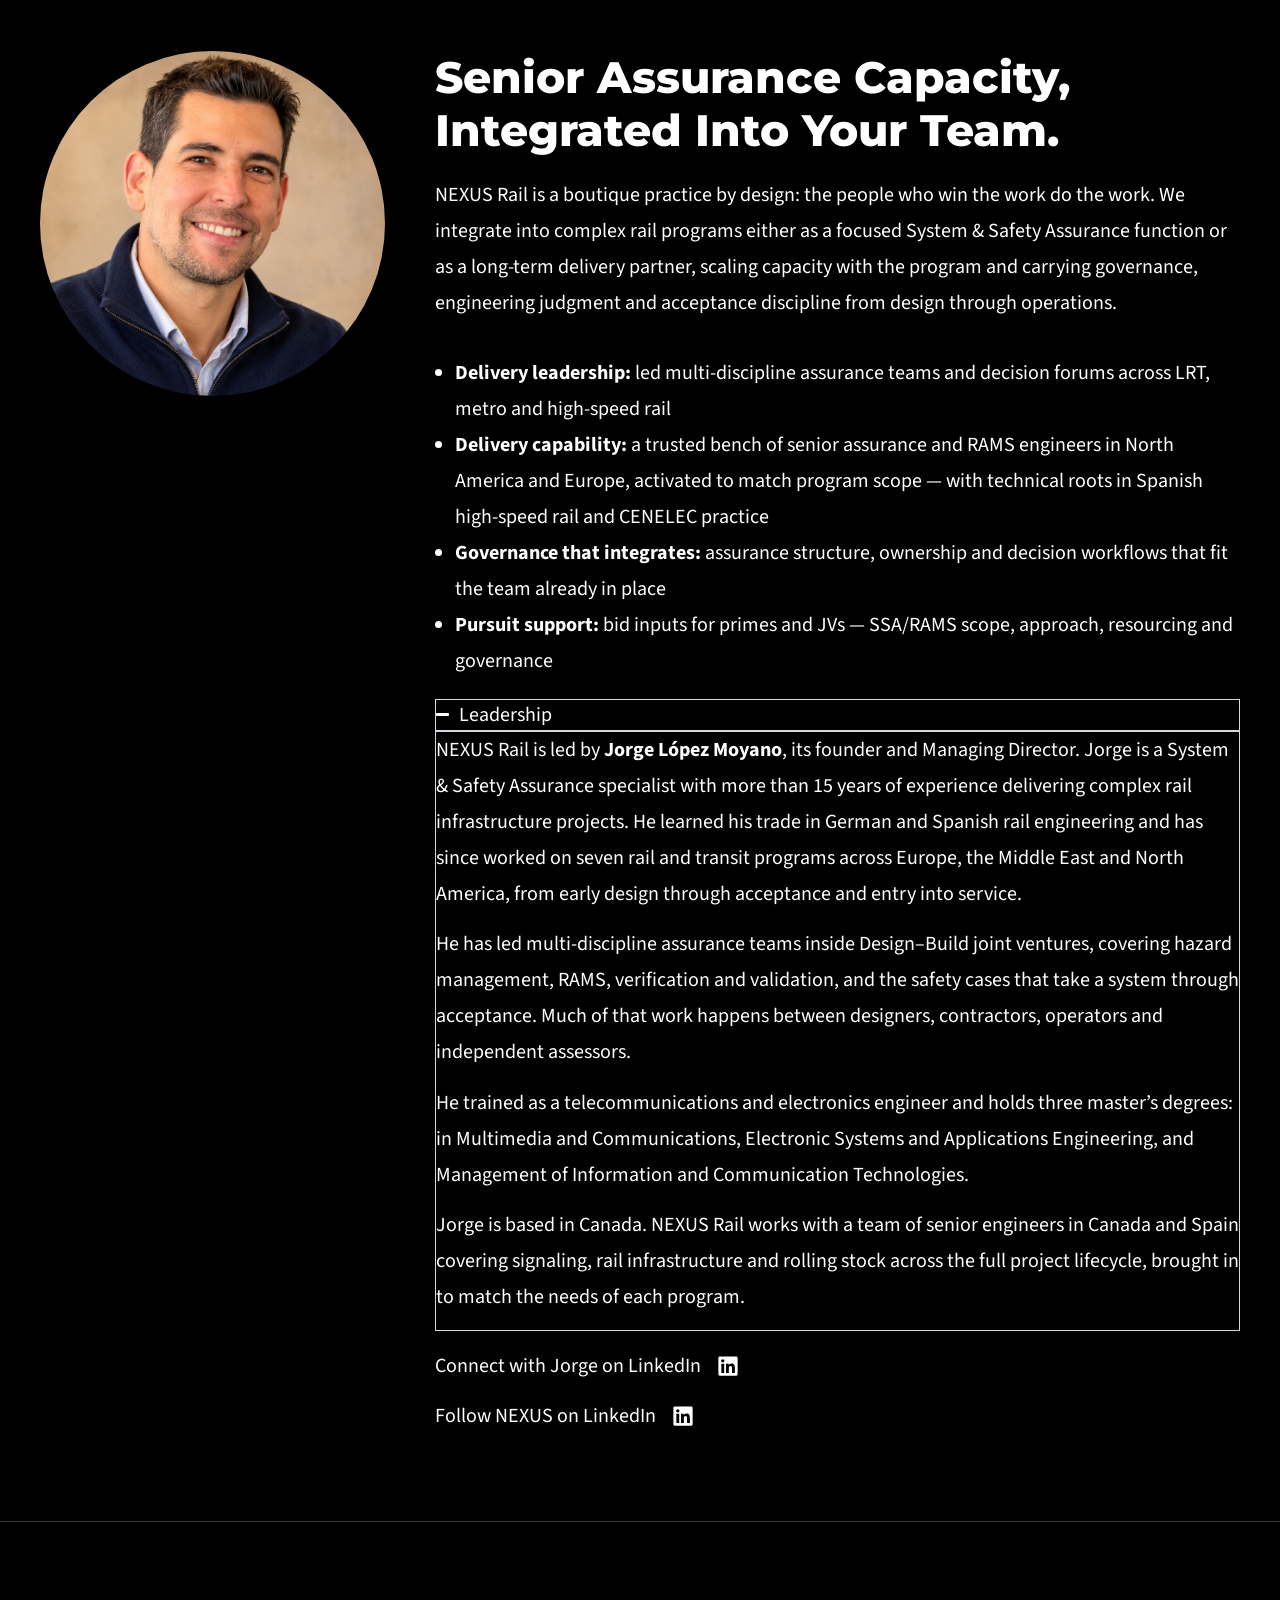
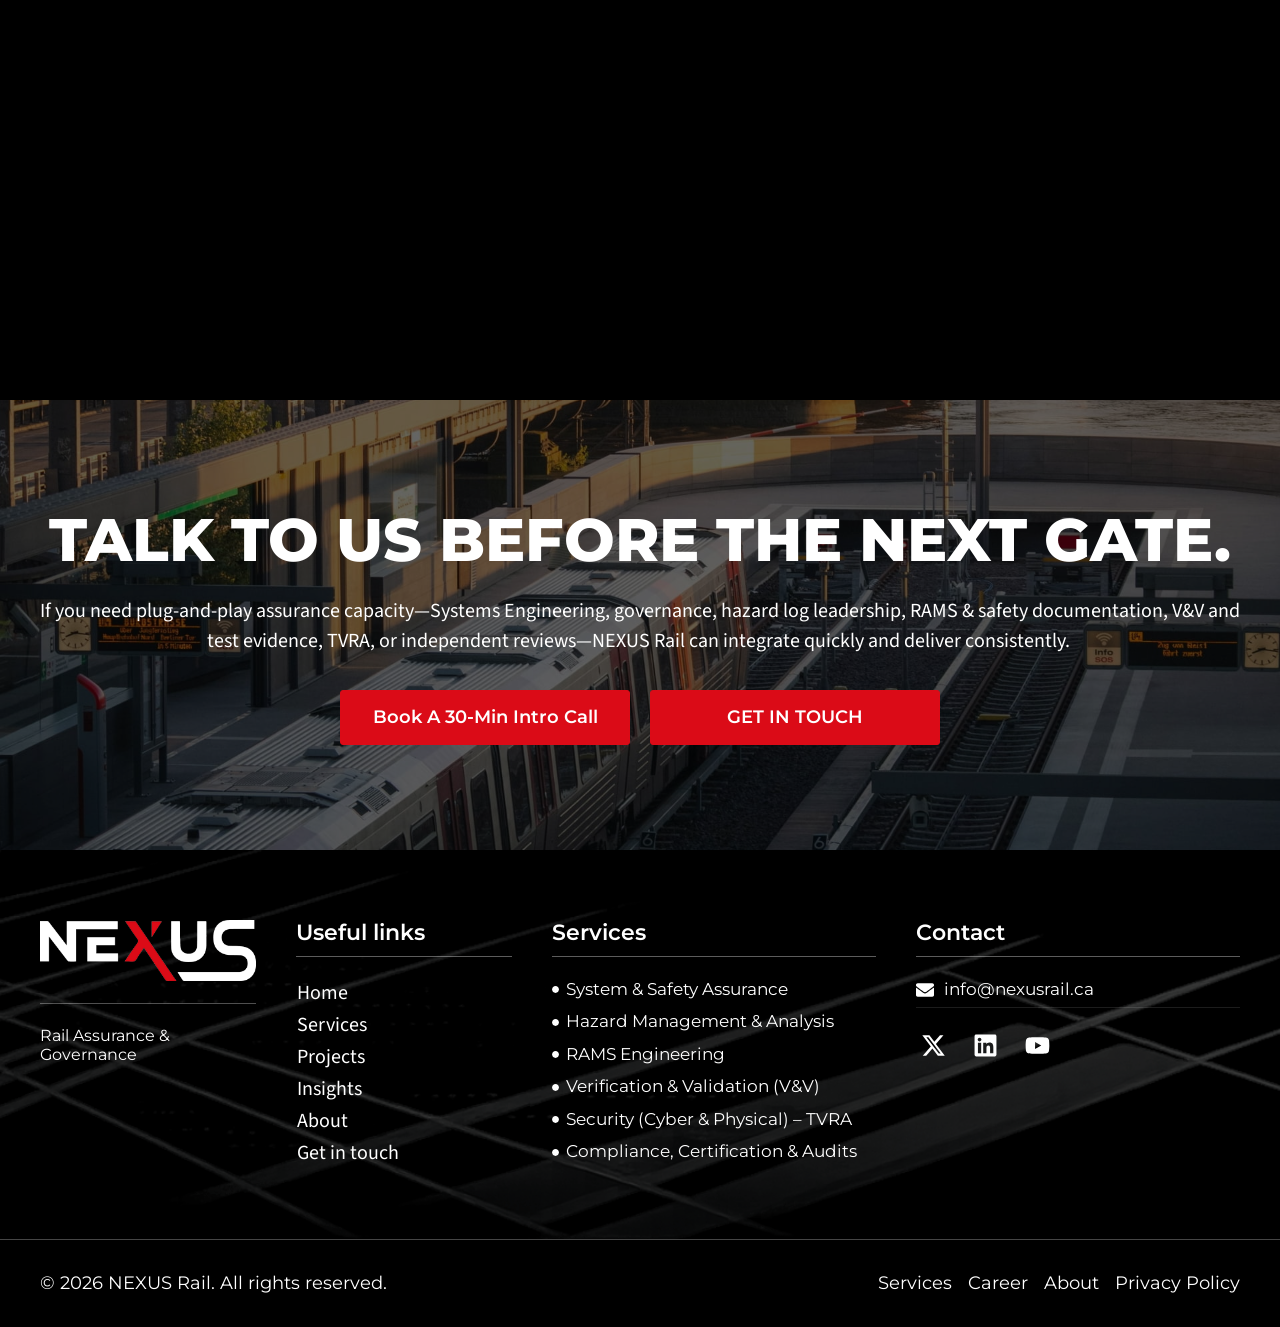
==== commit 92f75f6e: "About: drop the closing Insights line from the founder bio Co-Authored-By: Claude Opus 5.5 <noreply@" ====
--- a/about/index.html
+++ b/about/index.html
@@ -267,7 +267,7 @@
 				<div role="region" aria-labelledby="e-n-accordion-item-3370" class="elementor-element elementor-element-c3bee6f e-con-full e-flex e-con e-child" data-id="c3bee6f" data-element_type="container" data-e-type="container">
 				<div class="elementor-element elementor-element-1ce6d9b elementor-invisible elementor-widget elementor-widget-text-editor" data-id="1ce6d9b" data-element_type="widget" data-e-type="widget" data-settings="{&quot;_animation&quot;:&quot;fadeInUp&quot;}" data-widget_type="text-editor.default">
 				<div class="elementor-widget-container">
-									<p><span>NEXUS Rail is led by <b>Jorge López Moyano</b>, its founder and Managing Director. Jorge is a System &amp; Safety Assurance specialist with more than 15 years of experience delivering complex rail infrastructure projects. He learned his trade in German and Spanish rail engineering and has since worked on seven rail and transit programs across Europe, the Middle East and North America, from early design through acceptance and entry into service.</span></p><p><span>He has led multi-discipline assurance teams inside Design–Build joint ventures, covering hazard management, RAMS, verification and validation, and the safety cases that take a system through acceptance. Much of that work happens between designers, contractors, operators and independent assessors.</span></p><p><span>He trained as a telecommunications and electronics engineer and holds three master’s degrees: in Multimedia and Communications, Electronic Systems and Applications Engineering, and Management of Information and Communication Technologies.</span></p><p><span>Jorge is based in Canada. NEXUS Rail works with a team of senior engineers in Canada and Spain covering signaling, rail infrastructure and rolling stock across the full project lifecycle, brought in to match the needs of each program.</span></p><p><span>He writes about what makes assurance work on live programs in <a href="../insights/">NEXUS Rail Insights</a>.</span></p>								</div>
+									<p><span>NEXUS Rail is led by <b>Jorge López Moyano</b>, its founder and Managing Director. Jorge is a System &amp; Safety Assurance specialist with more than 15 years of experience delivering complex rail infrastructure projects. He learned his trade in German and Spanish rail engineering and has since worked on seven rail and transit programs across Europe, the Middle East and North America, from early design through acceptance and entry into service.</span></p><p><span>He has led multi-discipline assurance teams inside Design–Build joint ventures, covering hazard management, RAMS, verification and validation, and the safety cases that take a system through acceptance. Much of that work happens between designers, contractors, operators and independent assessors.</span></p><p><span>He trained as a telecommunications and electronics engineer and holds three master’s degrees: in Multimedia and Communications, Electronic Systems and Applications Engineering, and Management of Information and Communication Technologies.</span></p><p><span>Jorge is based in Canada. NEXUS Rail works with a team of senior engineers in Canada and Spain covering signaling, rail infrastructure and rolling stock across the full project lifecycle, brought in to match the needs of each program.</span></p>								</div>
 				</div>
 				</div>
 					</details>
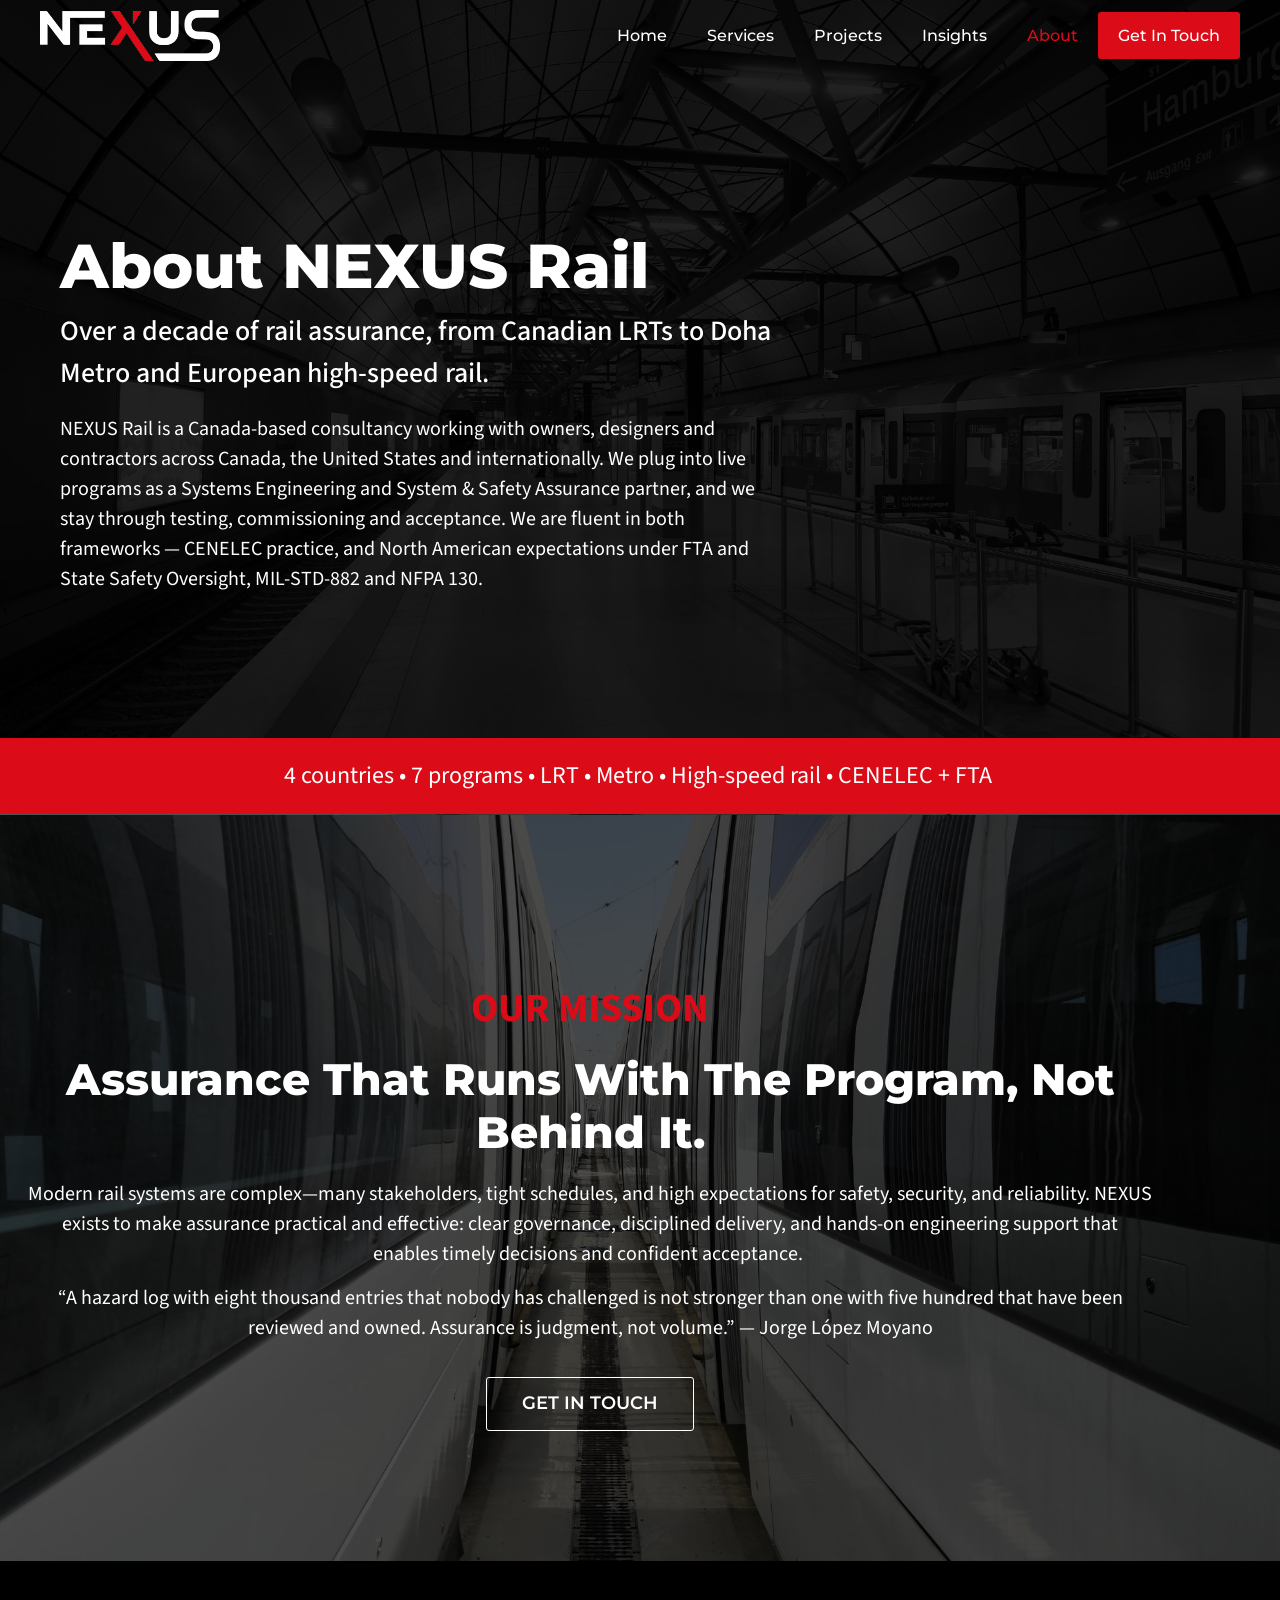
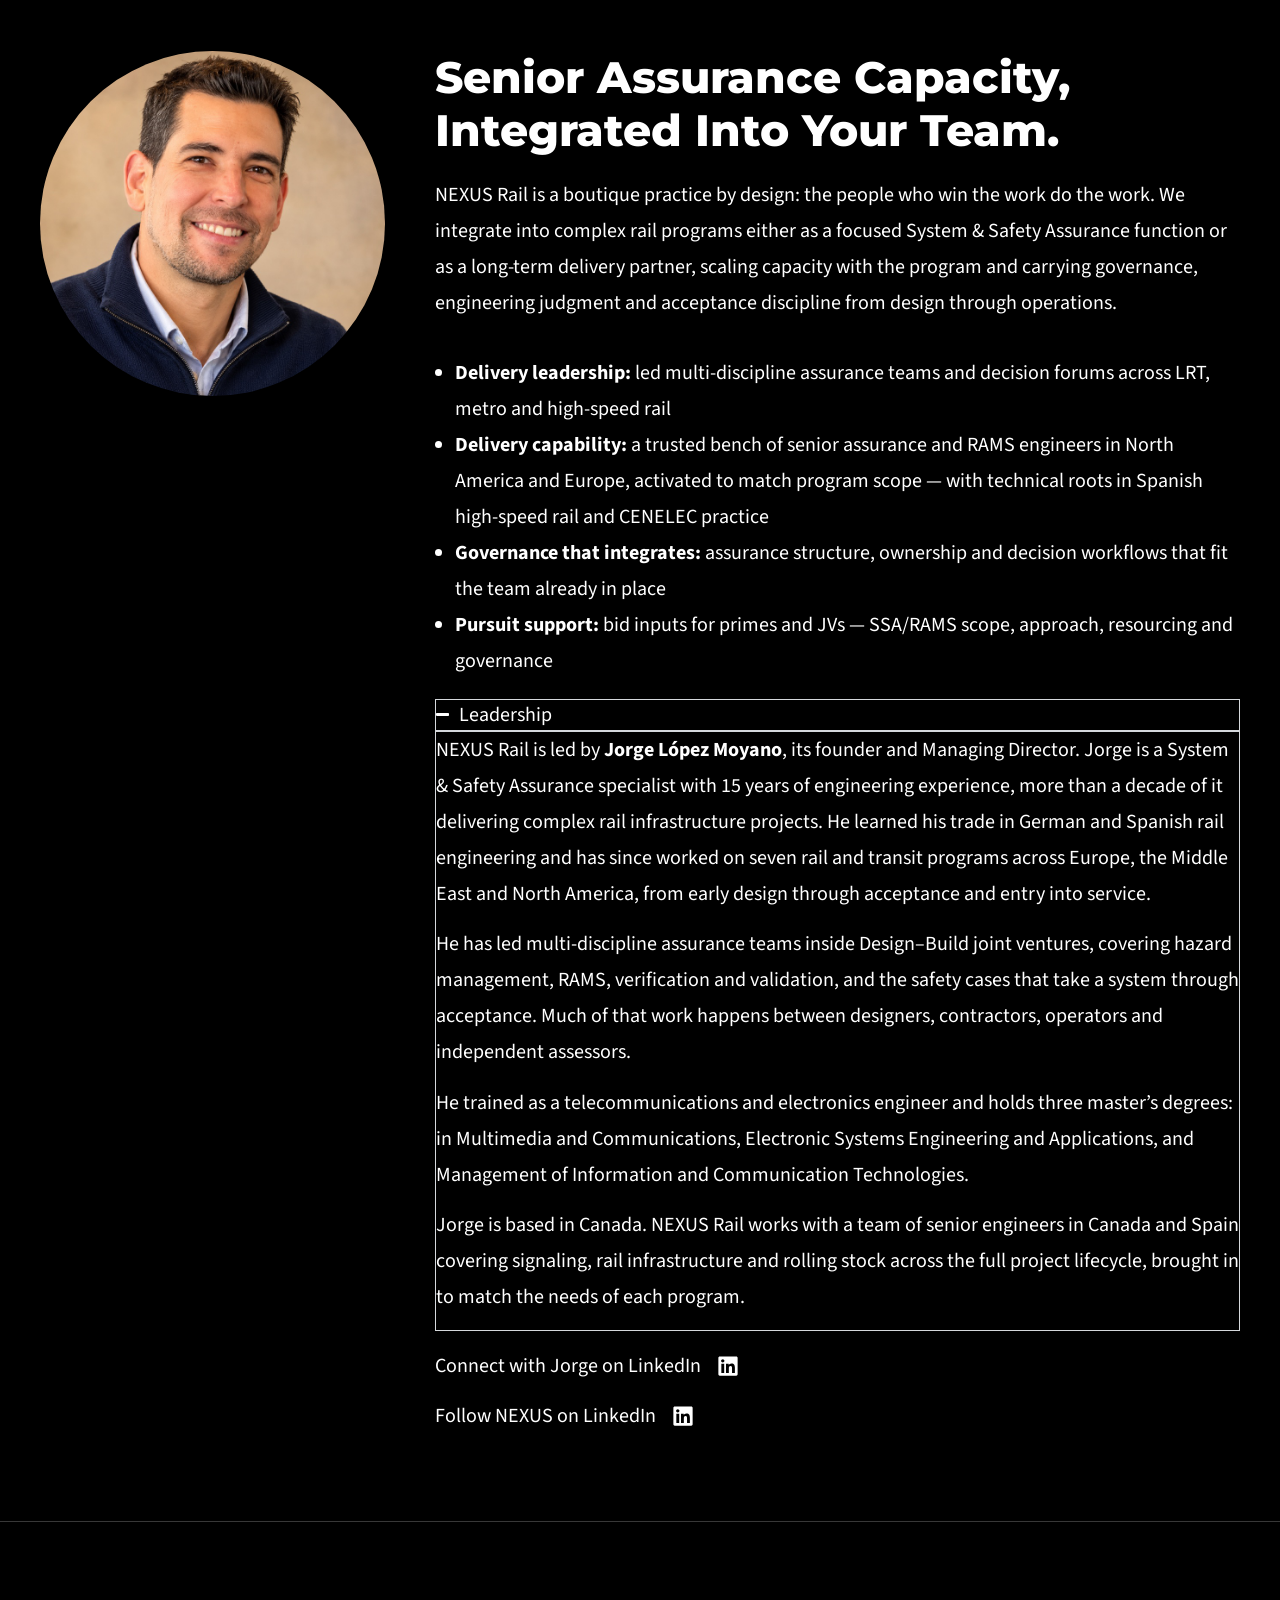
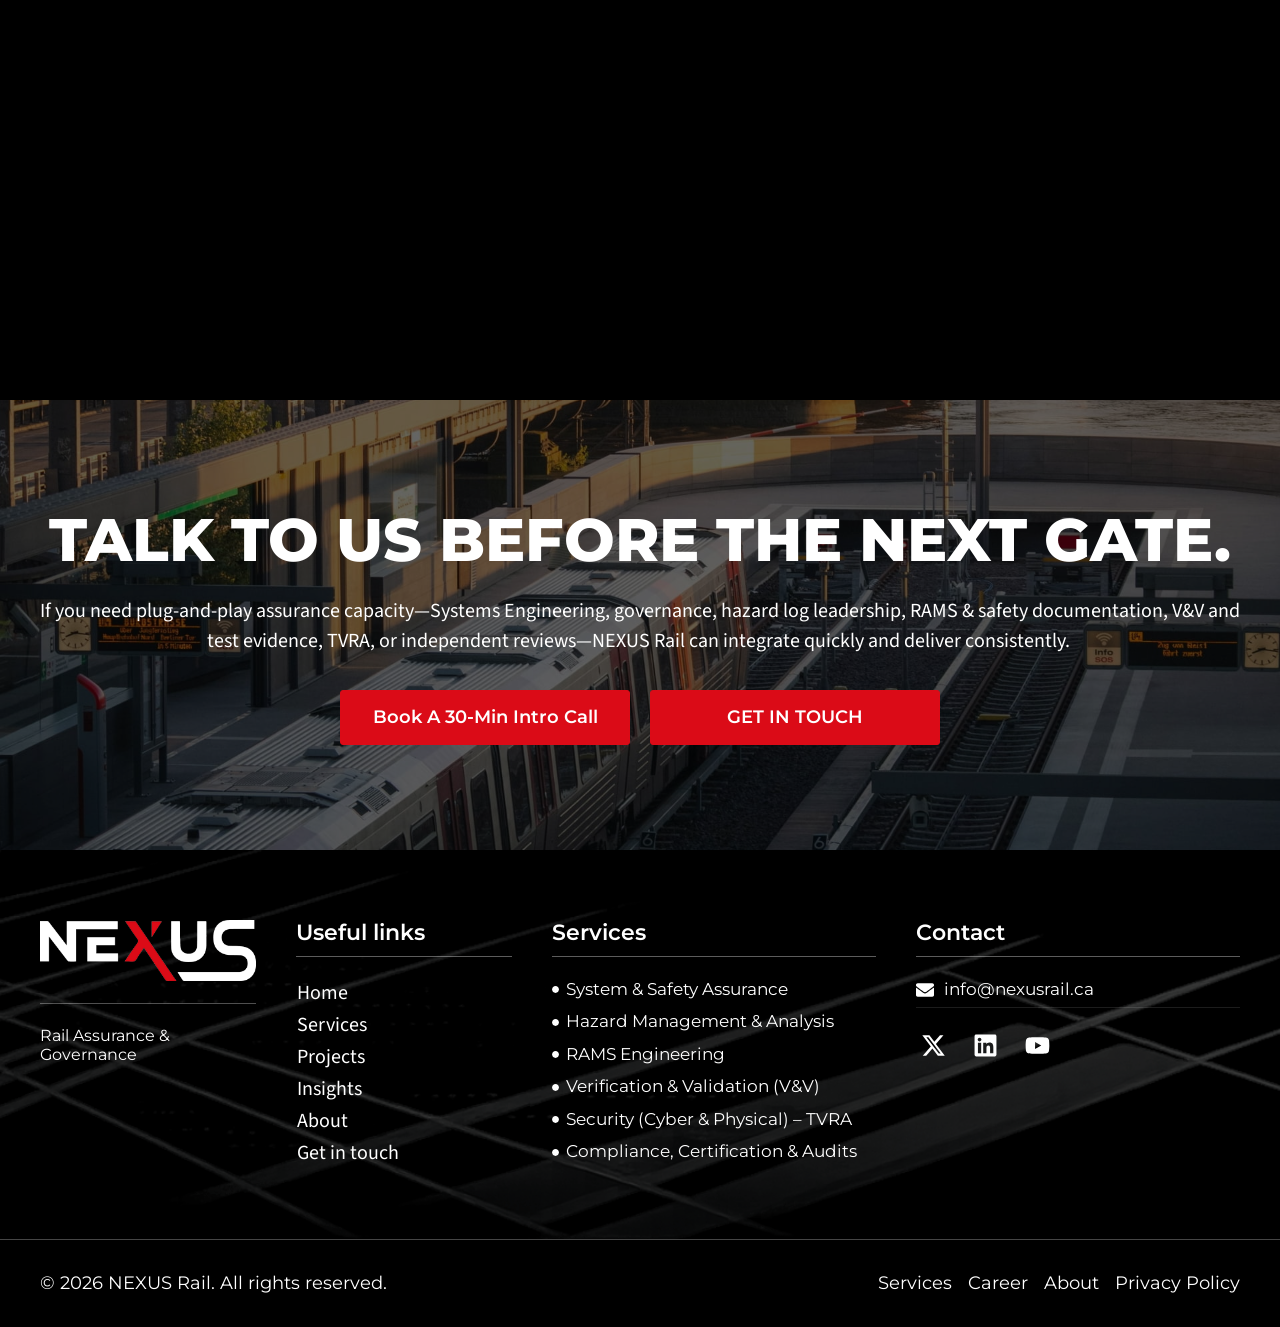
==== commit da2ee628: "About: align years of experience and degree name with the public record The founder's UC3M alumni pa" ====
--- a/about/index.html
+++ b/about/index.html
@@ -2,16 +2,16 @@
 <html lang="en-US">
 <head>
 	<meta charset="UTF-8">
-<meta name="description" content="Fifteen years of rail and transit assurance, from Canadian LRTs to Doha Metro and European high-speed rail. Fluent in CENELEC and North American frameworks.">
+<meta name="description" content="Over a decade of rail and transit assurance, from Canadian LRTs to Doha Metro and European high-speed rail. Fluent in CENELEC and North American frameworks.">
 <meta property="og:type" content="website">
 <meta property="og:site_name" content="NEXUS Rail">
 <meta property="og:title" content="About NEXUS Rail — Canada-Based System &amp; Safety Assurance Consultancy">
-<meta property="og:description" content="Fifteen years of rail and transit assurance, from Canadian LRTs to Doha Metro and European high-speed rail. Fluent in CENELEC and North American frameworks.">
+<meta property="og:description" content="Over a decade of rail and transit assurance, from Canadian LRTs to Doha Metro and European high-speed rail. Fluent in CENELEC and North American frameworks.">
 <meta property="og:url" content="https://nexusrail.ca/about/">
 <meta property="og:image" content="https://nexusrail.ca/wp-content/uploads/2026/02/Home-bg-5-1.jpg">
 <meta name="twitter:card" content="summary_large_image">
 <meta name="twitter:title" content="About NEXUS Rail — Canada-Based System &amp; Safety Assurance Consultancy">
-<meta name="twitter:description" content="Fifteen years of rail and transit assurance, from Canadian LRTs to Doha Metro and European high-speed rail. Fluent in CENELEC and North American frameworks.">
+<meta name="twitter:description" content="Over a decade of rail and transit assurance, from Canadian LRTs to Doha Metro and European high-speed rail. Fluent in CENELEC and North American frameworks.">
 <meta name="twitter:image" content="https://nexusrail.ca/wp-content/uploads/2026/02/Home-bg-5-1.jpg">
 	<meta name="viewport" content="width=device-width, initial-scale=1">
 	<link rel="profile" href="https://gmpg.org/xfn/11">
@@ -183,7 +183,7 @@
 				</div>
 				<div class="elementor-element elementor-element-b811f1e elementor-invisible elementor-widget elementor-widget-text-editor" data-id="b811f1e" data-element_type="widget" data-e-type="widget" data-settings="{&quot;_animation&quot;:&quot;fadeInUp&quot;}" data-widget_type="text-editor.default">
 				<div class="elementor-widget-container">
-									<p><span lang="EN-CA" xml:lang="EN-CA"><span>Fifteen years of assurance, from Canadian LRTs to Doha Metro and European high-speed rail.</span></span></p>								</div>
+									<p><span lang="EN-CA" xml:lang="EN-CA"><span>Over a decade of rail assurance, from Canadian LRTs to Doha Metro and European high-speed rail.</span></span></p>								</div>
 				</div>
 				<div class="elementor-element elementor-element-2aca955 elementor-invisible elementor-widget elementor-widget-text-editor" data-id="2aca955" data-element_type="widget" data-e-type="widget" data-settings="{&quot;_animation&quot;:&quot;fadeInUp&quot;}" data-widget_type="text-editor.default">
 				<div class="elementor-widget-container">
@@ -267,7 +267,7 @@
 				<div role="region" aria-labelledby="e-n-accordion-item-3370" class="elementor-element elementor-element-c3bee6f e-con-full e-flex e-con e-child" data-id="c3bee6f" data-element_type="container" data-e-type="container">
 				<div class="elementor-element elementor-element-1ce6d9b elementor-invisible elementor-widget elementor-widget-text-editor" data-id="1ce6d9b" data-element_type="widget" data-e-type="widget" data-settings="{&quot;_animation&quot;:&quot;fadeInUp&quot;}" data-widget_type="text-editor.default">
 				<div class="elementor-widget-container">
-									<p><span>NEXUS Rail is led by <b>Jorge López Moyano</b>, its founder and Managing Director. Jorge is a System &amp; Safety Assurance specialist with more than 15 years of experience delivering complex rail infrastructure projects. He learned his trade in German and Spanish rail engineering and has since worked on seven rail and transit programs across Europe, the Middle East and North America, from early design through acceptance and entry into service.</span></p><p><span>He has led multi-discipline assurance teams inside Design–Build joint ventures, covering hazard management, RAMS, verification and validation, and the safety cases that take a system through acceptance. Much of that work happens between designers, contractors, operators and independent assessors.</span></p><p><span>He trained as a telecommunications and electronics engineer and holds three master’s degrees: in Multimedia and Communications, Electronic Systems and Applications Engineering, and Management of Information and Communication Technologies.</span></p><p><span>Jorge is based in Canada. NEXUS Rail works with a team of senior engineers in Canada and Spain covering signaling, rail infrastructure and rolling stock across the full project lifecycle, brought in to match the needs of each program.</span></p>								</div>
+									<p><span>NEXUS Rail is led by <b>Jorge López Moyano</b>, its founder and Managing Director. Jorge is a System &amp; Safety Assurance specialist with 15 years of engineering experience, more than a decade of it delivering complex rail infrastructure projects. He learned his trade in German and Spanish rail engineering and has since worked on seven rail and transit programs across Europe, the Middle East and North America, from early design through acceptance and entry into service.</span></p><p><span>He has led multi-discipline assurance teams inside Design–Build joint ventures, covering hazard management, RAMS, verification and validation, and the safety cases that take a system through acceptance. Much of that work happens between designers, contractors, operators and independent assessors.</span></p><p><span>He trained as a telecommunications and electronics engineer and holds three master’s degrees: in Multimedia and Communications, Electronic Systems Engineering and Applications, and Management of Information and Communication Technologies.</span></p><p><span>Jorge is based in Canada. NEXUS Rail works with a team of senior engineers in Canada and Spain covering signaling, rail infrastructure and rolling stock across the full project lifecycle, brought in to match the needs of each program.</span></p>								</div>
 				</div>
 				</div>
 					</details>
